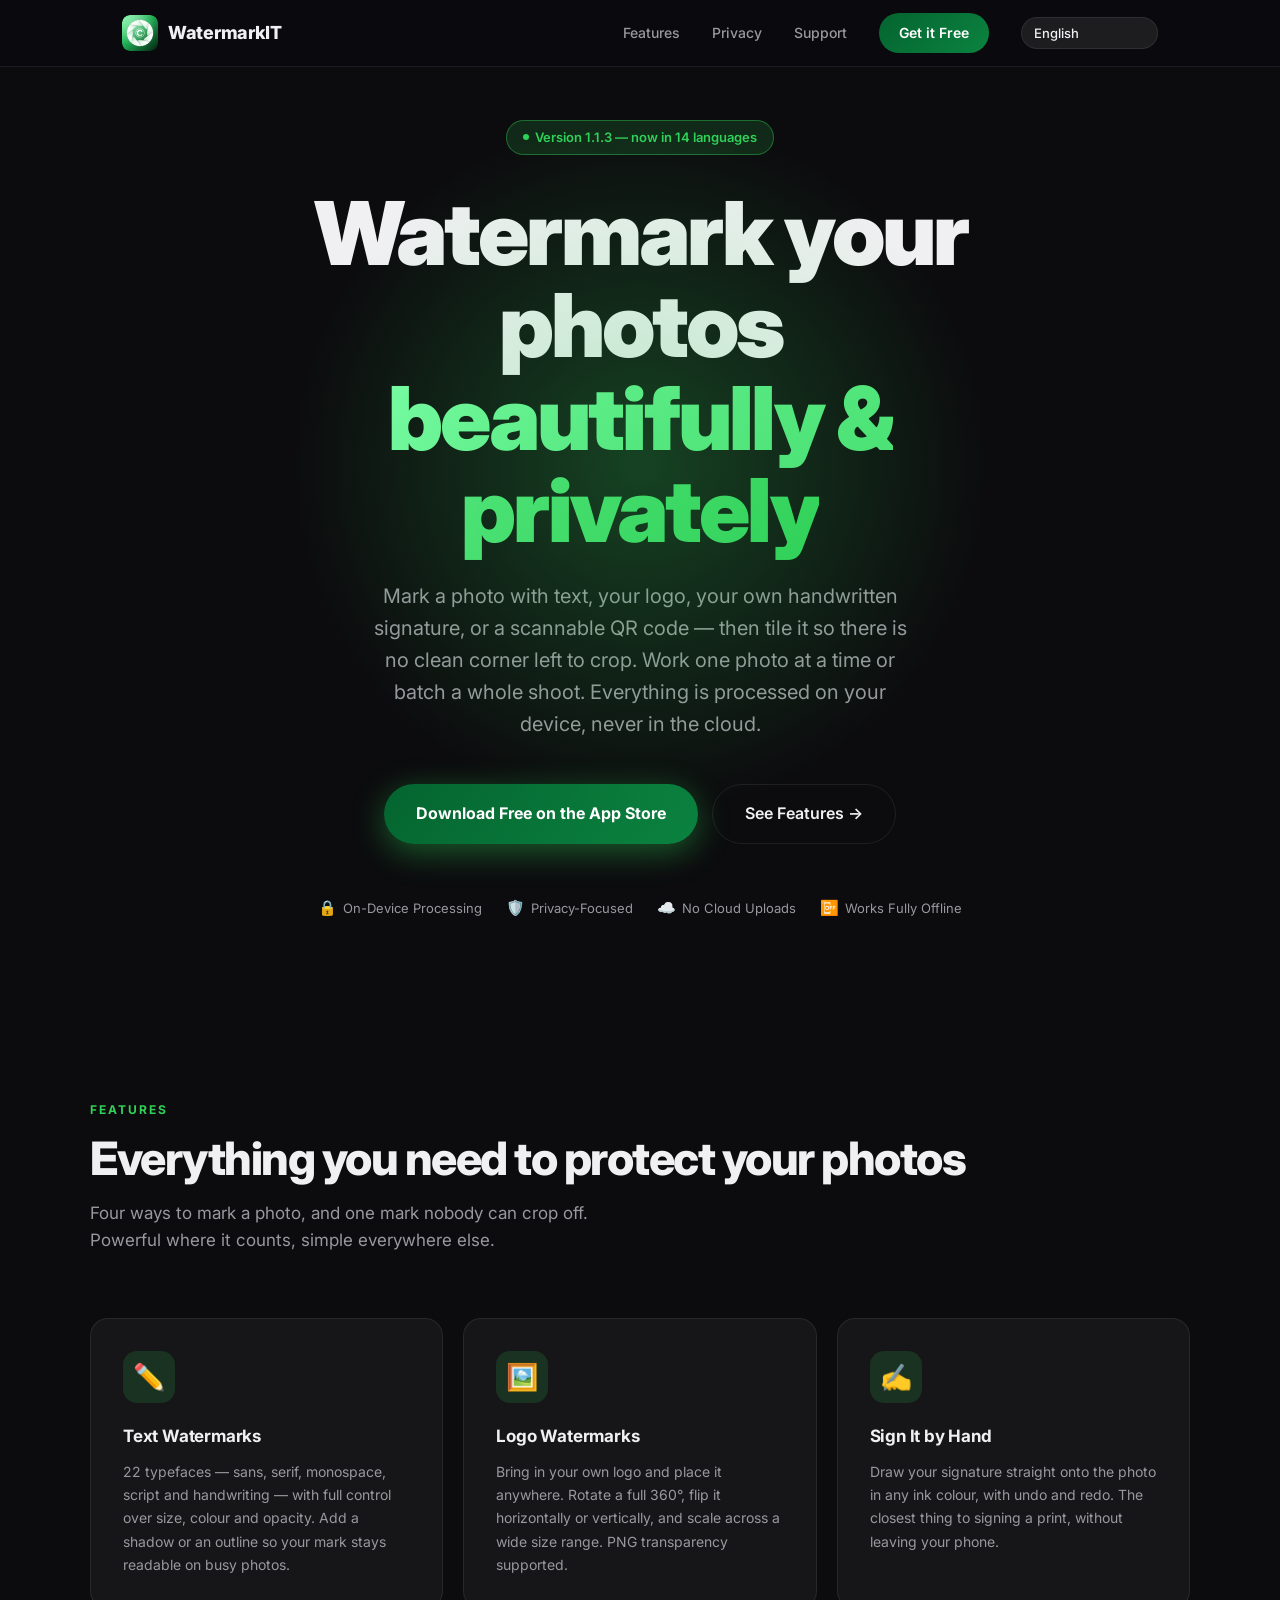
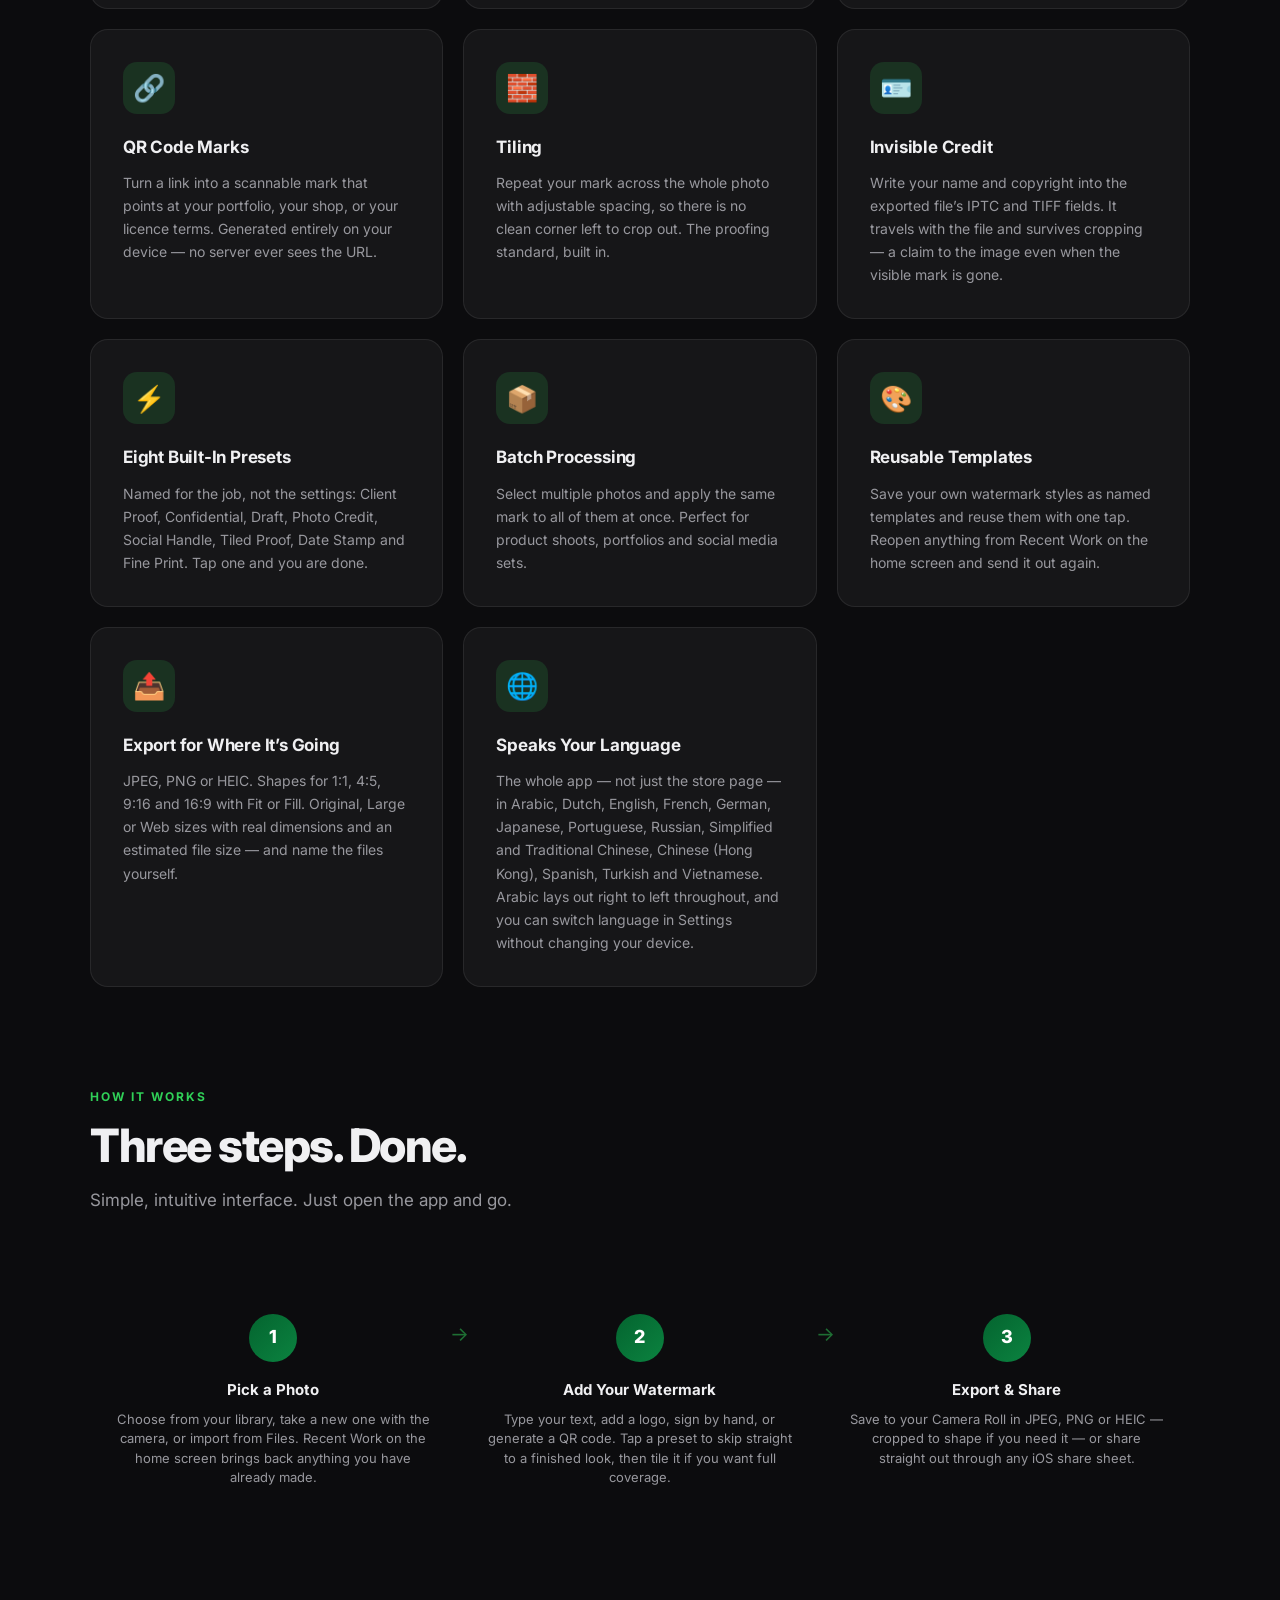
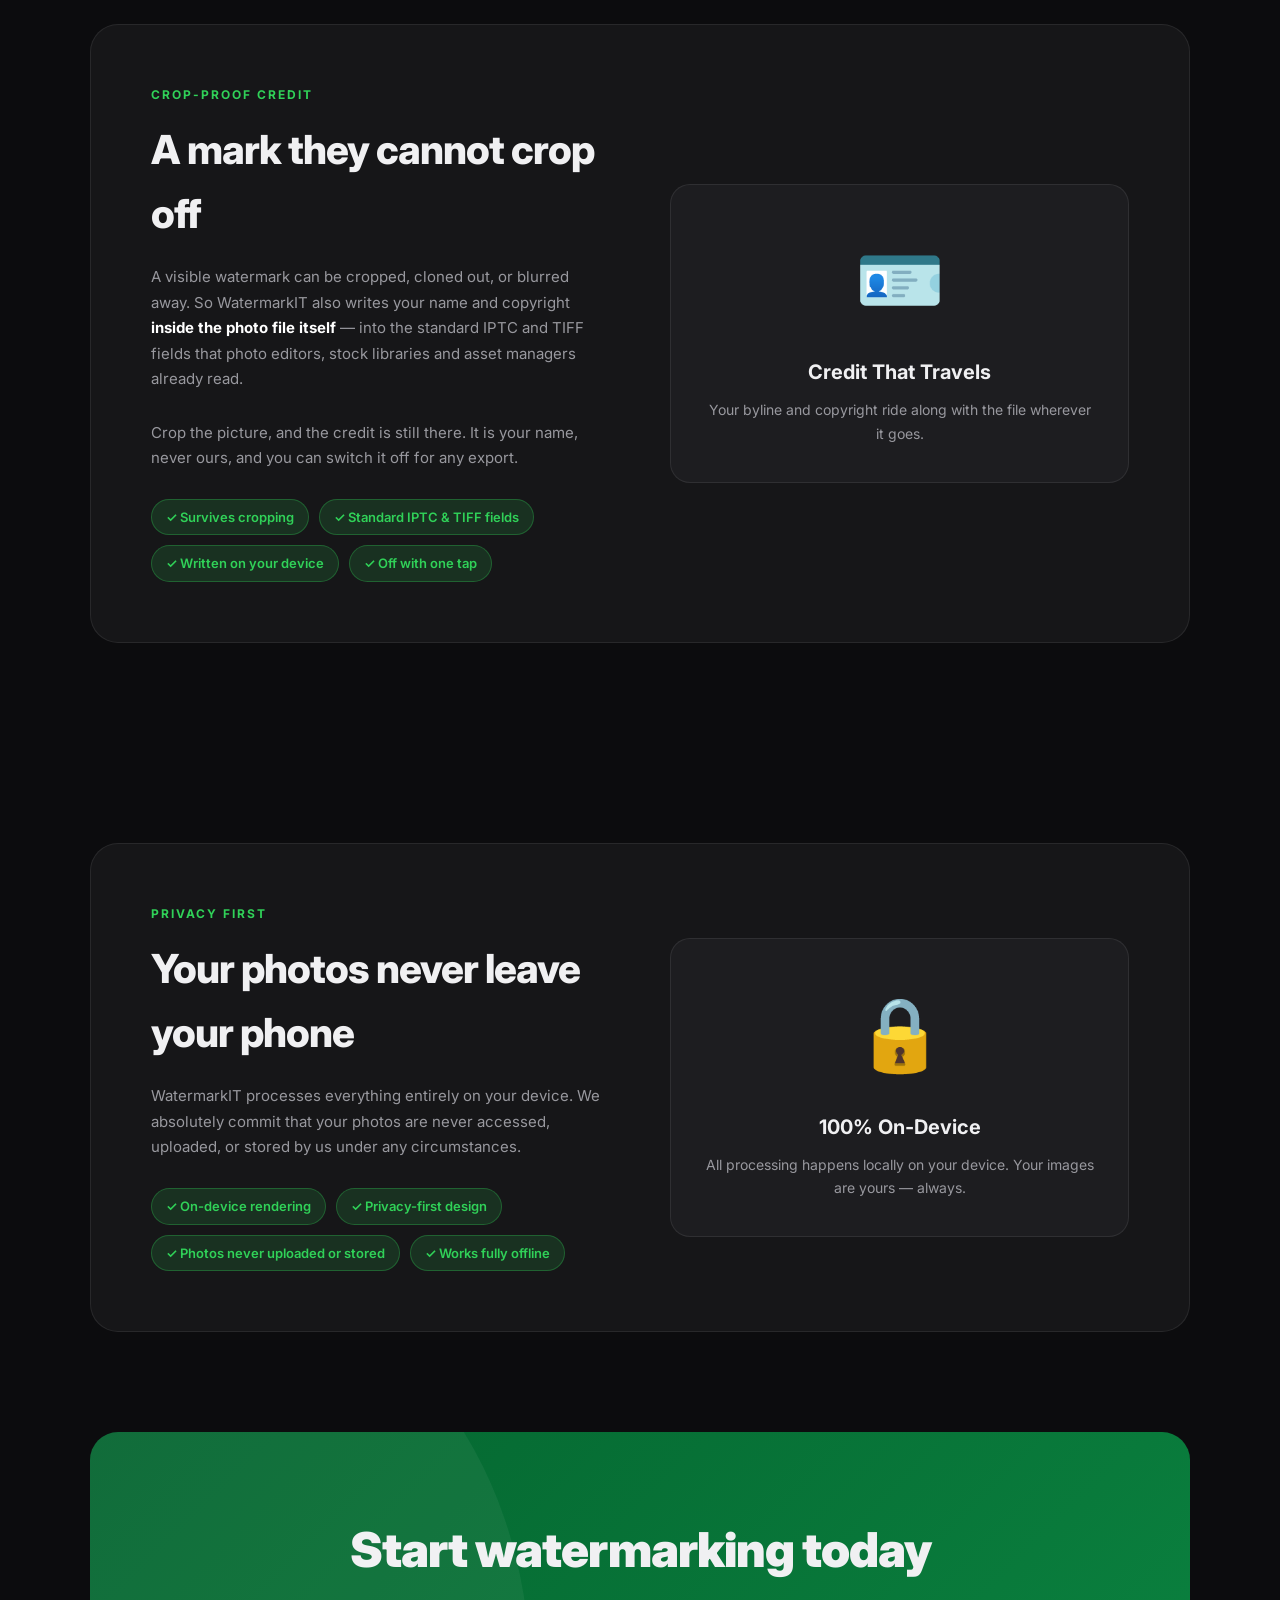
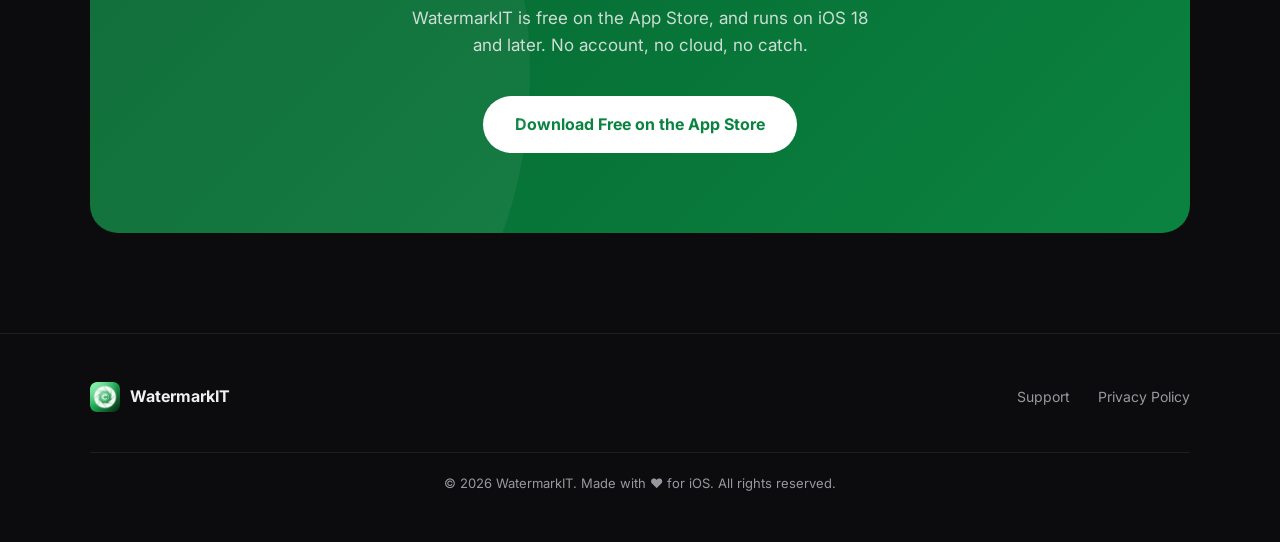
==== index.html @ 649dba47 "v1.1.3" ====
<!DOCTYPE html>
<html lang="en">
<head>
  <meta charset="UTF-8" />
  <meta name="viewport" content="width=device-width, initial-scale=1.0" />
  <title>WatermarkIT — Free Photo Watermark App for iPhone &amp; iPad</title>
  <meta name="description" content="WatermarkIT is a free, private iOS app for watermarking photos — text, logo, hand-drawn signature, QR code or tiled marks, plus invisible copyright that survives cropping. 100% on-device. iOS 18+." />
  <link rel="icon" type="image/png" href="appicon.png" />
  <link rel="apple-touch-icon" href="appicon.png" />
  <link rel="preconnect" href="https://fonts.googleapis.com" />
  <link rel="preconnect" href="https://fonts.gstatic.com" crossorigin />
  <link href="https://fonts.googleapis.com/css2?family=Inter:wght@300;400;500;600;700;800;900&display=swap" rel="stylesheet" />
  <style>
    *, *::before, *::after { box-sizing: border-box; margin: 0; padding: 0; }

    :root {
      --green: #0B8340;
      --green-light: #30D158;
      --green-dim: rgba(48,209,88,0.15);
      --gradient: linear-gradient(135deg, #04642F 0%, #0B8340 100%);
      --gradient-text: linear-gradient(135deg, #7CFFA8 0%, #30D158 100%);
      --bg: #0C0C0E;
      --surface: #161618;
      --surface2: #1D1D20;
      --border: rgba(255,255,255,0.08);
      --text: #F0F0F2;
      --muted: #98989E;
      --radius: 18px;
    }

    html { scroll-behavior: smooth; }

    body {
      background: var(--bg);
      color: var(--text);
      font-family: 'Inter', -apple-system, sans-serif;
      line-height: 1.6;
      overflow-x: hidden;
    }

    /* ── NAV ─────────────────────────────────────── */
    nav {
      position: fixed;
      top: 0; left: 0; right: 0;
      z-index: 200;
      background: rgba(10,10,15,0.8);
      backdrop-filter: blur(24px);
      -webkit-backdrop-filter: blur(24px);
      border-bottom: 1px solid var(--border);
    }
    .nav-inner {
      max-width: 1100px;
      margin: 0 auto;
      padding: 0 32px;
      display: flex;
      align-items: center;
      justify-content: space-between;
      height: 66px;
    }
    .logo {
      display: flex;
      align-items: center;
      gap: 10px;
      text-decoration: none;
      color: var(--text);
      font-weight: 800;
      font-size: 18px;
      letter-spacing: -0.3px;
    }
    .logo-icon {
      width: 36px;
      height: 36px;
      border-radius: 8px;
      object-fit: cover;
    }
    .nav-links { display: flex; align-items: center; gap: 32px; }
    .nav-link {
      color: var(--muted);
      text-decoration: none;
      font-size: 14px;
      font-weight: 500;
      transition: color 0.2s;
    }
    .nav-link:hover { color: var(--text); }
    .nav-cta {
      background: var(--gradient);
      color: white;
      text-decoration: none;
      font-size: 14px;
      font-weight: 600;
      padding: 9px 20px;
      border-radius: 100px;
      transition: opacity 0.2s, transform 0.2s;
    }
    .nav-cta:hover { opacity: 0.88; transform: scale(1.03); }

    /* ── HERO ────────────────────────────────────── */
    .hero {
      min-height: 100vh;
      display: flex;
      flex-direction: column;
      align-items: center;
      justify-content: center;
      text-align: center;
      padding: 120px 24px 80px;
      position: relative;
      overflow: hidden;
    }
    .hero-glow {
      position: absolute;
      width: 700px; height: 700px;
      background: radial-gradient(circle, rgba(48,209,88,0.28) 0%, transparent 70%);
      border-radius: 50%;
      top: 50%; left: 50%;
      transform: translate(-50%, -55%);
      pointer-events: none;
    }
    .badge {
      display: inline-flex;
      align-items: center;
      gap: 6px;
      background: var(--green-dim);
      border: 1px solid rgba(48,209,88,0.4);
      border-radius: 100px;
      padding: 6px 16px;
      font-size: 13px;
      font-weight: 600;
      color: var(--green-light);
      margin-bottom: 32px;
    }
    .badge-dot {
      width: 6px; height: 6px;
      background: var(--green-light);
      border-radius: 50%;
      animation: pulse 2s infinite;
    }
    @keyframes pulse {
      0%, 100% { opacity: 1; }
      50% { opacity: 0.4; }
    }
    h1 {
      font-size: clamp(44px, 7vw, 88px);
      font-weight: 900;
      line-height: 1.05;
      letter-spacing: -3px;
      margin-bottom: 24px;
      max-width: 800px;
    }
    h1 .gradient-text {
      background: var(--gradient-text);
      -webkit-background-clip: text;
      -webkit-text-fill-color: transparent;
      background-clip: text;
    }
    .hero-sub {
      font-size: clamp(16px, 2.5vw, 20px);
      color: var(--muted);
      max-width: 540px;
      margin: 0 auto 44px;
      font-weight: 400;
      line-height: 1.6;
    }
    .hero-actions {
      display: flex;
      gap: 14px;
      flex-wrap: wrap;
      justify-content: center;
    }
    .btn-primary {
      display: inline-flex;
      align-items: center;
      gap: 10px;
      background: var(--gradient);
      color: white;
      font-family: 'Inter', sans-serif;
      font-size: 16px;
      font-weight: 700;
      padding: 16px 32px;
      border-radius: 100px;
      text-decoration: none;
      transition: opacity 0.2s, transform 0.2s, box-shadow 0.2s;
      box-shadow: 0 8px 32px rgba(48,209,88,0.4);
    }
    .btn-primary:hover { opacity: 0.9; transform: translateY(-2px); box-shadow: 0 14px 40px rgba(48,209,88,0.5); }
    .btn-secondary {
      display: inline-flex;
      align-items: center;
      gap: 10px;
      background: transparent;
      color: var(--text);
      font-family: 'Inter', sans-serif;
      font-size: 16px;
      font-weight: 600;
      padding: 16px 32px;
      border-radius: 100px;
      border: 1px solid var(--border);
      text-decoration: none;
      transition: background 0.2s, border-color 0.2s;
    }
    .btn-secondary:hover { background: var(--surface); border-color: rgba(255,255,255,0.2); }

    /* ── PRIVACY STRIP ────────────────────────────── */
    .privacy-strip {
      display: flex;
      justify-content: center;
      gap: 24px;
      flex-wrap: wrap;
      margin-top: 52px;
      font-size: 13px;
      color: var(--muted);
    }
    .privacy-strip span {
      display: flex;
      align-items: center;
      gap: 6px;
    }
    .privacy-strip .icon { font-size: 15px; }

    /* ── SECTION ─────────────────────────────────── */
    section {
      padding: 100px 24px;
    }
    .section-inner {
      max-width: 1100px;
      margin: 0 auto;
    }
    .section-label {
      text-transform: uppercase;
      font-size: 12px;
      font-weight: 700;
      letter-spacing: 2px;
      color: var(--green-light);
      margin-bottom: 14px;
    }
    .section-title {
      font-size: clamp(28px, 4vw, 46px);
      font-weight: 800;
      letter-spacing: -1.5px;
      margin-bottom: 16px;
      line-height: 1.1;
    }
    .section-sub {
      font-size: 17px;
      color: var(--muted);
      max-width: 520px;
      margin-bottom: 64px;
    }

    /* ── FEATURES ────────────────────────────────── */
    .features-grid {
      display: grid;
      grid-template-columns: repeat(auto-fit, minmax(300px, 1fr));
      gap: 20px;
    }
    .feature-card {
      background: var(--surface);
      border: 1px solid var(--border);
      border-radius: var(--radius);
      padding: 32px;
      transition: border-color 0.25s, transform 0.25s;
    }
    .feature-card:hover {
      border-color: rgba(48,209,88,0.4);
      transform: translateY(-3px);
    }
    .feature-icon {
      width: 52px; height: 52px;
      border-radius: 14px;
      background: var(--green-dim);
      display: flex;
      align-items: center;
      justify-content: center;
      font-size: 26px;
      margin-bottom: 20px;
    }
    .feature-card h3 {
      font-size: 17px;
      font-weight: 700;
      margin-bottom: 10px;
      letter-spacing: -0.2px;
    }
    .feature-card p {
      font-size: 14px;
      color: var(--muted);
      line-height: 1.65;
    }

    /* ── PRIVACY SECTION ─────────────────────────── */
    .privacy-section {
      background: var(--surface);
      border-radius: 28px;
      border: 1px solid var(--border);
      padding: 60px;
      display: grid;
      grid-template-columns: 1fr 1fr;
      gap: 60px;
      align-items: center;
    }
    @media (max-width: 700px) {
      .privacy-section { grid-template-columns: 1fr; padding: 36px 24px; }
    }
    .privacy-section h2 {
      font-size: clamp(26px, 3.5vw, 40px);
      font-weight: 800;
      letter-spacing: -1px;
      margin-bottom: 18px;
    }
    .privacy-section p {
      font-size: 15px;
      color: var(--muted);
      line-height: 1.7;
      margin-bottom: 28px;
    }
    .privacy-pills {
      display: flex;
      flex-wrap: wrap;
      gap: 10px;
    }
    .pill {
      display: inline-flex;
      align-items: center;
      gap: 7px;
      background: var(--green-dim);
      border: 1px solid rgba(48,209,88,0.3);
      border-radius: 100px;
      padding: 7px 14px;
      font-size: 13px;
      font-weight: 600;
      color: var(--green-light);
    }
    .privacy-visual {
      background: var(--surface2);
      border: 1px solid var(--border);
      border-radius: 20px;
      padding: 36px 32px;
      text-align: center;
    }
    .privacy-big-icon { font-size: 72px; margin-bottom: 20px; }
    .privacy-visual h3 {
      font-size: 20px;
      font-weight: 700;
      margin-bottom: 10px;
    }
    .privacy-visual p {
      font-size: 14px;
      color: var(--muted);
      margin: 0;
    }

    /* ── STEPS ───────────────────────────────────── */
    .steps {
      display: grid;
      grid-template-columns: repeat(auto-fit, minmax(200px, 1fr));
      gap: 0;
      position: relative;
    }
    .step {
      padding: 36px 24px;
      text-align: center;
      position: relative;
    }
    .step:not(:last-child)::after {
      content: '→';
      position: absolute;
      right: -12px;
      top: 40px;
      font-size: 20px;
      color: var(--green-light);
      opacity: 0.5;
    }
    @media (max-width: 600px) { .step:not(:last-child)::after { display: none; } }
    .step-num {
      width: 48px; height: 48px;
      border-radius: 50%;
      background: var(--gradient);
      color: white;
      font-size: 18px;
      font-weight: 800;
      display: flex;
      align-items: center;
      justify-content: center;
      margin: 0 auto 16px;
    }
    .step h3 { font-size: 15px; font-weight: 700; margin-bottom: 8px; }
    .step p { font-size: 13px; color: var(--muted); line-height: 1.5; }

    /* ── CTA ─────────────────────────────────────── */
    .cta-section {
      text-align: center;
      background: var(--gradient);
      border-radius: 28px;
      padding: 80px 40px;
      margin: 0 24px 100px;
      max-width: 1100px;
      margin-left: auto;
      margin-right: auto;
      position: relative;
      overflow: hidden;
    }
    .cta-section::before {
      content: '';
      position: absolute;
      top: -40%; left: -20%;
      width: 60%; height: 200%;
      background: rgba(255,255,255,0.05);
      border-radius: 50%;
      pointer-events: none;
    }
    .cta-section h2 {
      font-size: clamp(28px, 4vw, 48px);
      font-weight: 900;
      letter-spacing: -1px;
      margin-bottom: 16px;
    }
    .cta-section p {
      font-size: 17px;
      opacity: 0.85;
      max-width: 460px;
      margin: 0 auto 36px;
    }
    .btn-white {
      display: inline-flex;
      align-items: center;
      gap: 10px;
      background: white;
      color: var(--green);
      font-family: 'Inter', sans-serif;
      font-size: 16px;
      font-weight: 700;
      padding: 16px 32px;
      border-radius: 100px;
      text-decoration: none;
      transition: transform 0.2s, box-shadow 0.2s;
    }
    .btn-white:hover { transform: translateY(-2px); box-shadow: 0 12px 36px rgba(0,0,0,0.25); }

    /* ── FOOTER ──────────────────────────────────── */
    footer {
      border-top: 1px solid var(--border);
      padding: 48px 32px;
      text-align: center;
    }
    .footer-inner {
      max-width: 1100px;
      margin: 0 auto;
      display: flex;
      align-items: center;
      justify-content: space-between;
      flex-wrap: wrap;
      gap: 20px;
    }
    .footer-logo { display: flex; align-items: center; gap: 10px; text-decoration: none; color: var(--text); font-weight: 700; }
    .footer-links { display: flex; gap: 28px; }
    .footer-links a { color: var(--muted); text-decoration: none; font-size: 14px; transition: color 0.2s; }
    .footer-links a:hover { color: var(--text); }
    .footer-copy { width: 100%; text-align: center; color: var(--muted); font-size: 13px; margin-top: 20px; padding-top: 20px; border-top: 1px solid var(--border); }

    /* ── i18n ───────────────────────────────────── */
    .langpick {
      background: var(--surface2);
      color: var(--text);
      border: 1px solid var(--border);
      border-radius: 100px;
      font-family: 'Inter', sans-serif;
      font-size: 13px;
      font-weight: 500;
      padding: 7px 12px;
      cursor: pointer;
      appearance: none;
    }
    .langpick:focus-visible { outline: 2px solid var(--green-light); outline-offset: 2px; }
    .trans-note {
      max-width: 1100px;
      margin: 0 auto 8px;
      padding: 0 24px;
      color: var(--muted);
      font-size: 13px;
      text-align: center;
    }
    .trans-note:empty { display: none; }
    /* The picker is one more item in a nav that was already tight. Below 640
       the two in-page anchors go, since scrolling reaches those sections
       anyway, and Support / the CTA / the picker stay. */
    .nav-cta { white-space: nowrap; }
    @media (max-width: 760px) { .nav-links { gap: 16px; } }
    @media (max-width: 640px) { .nav-links .nav-link[href^="#"] { display: none; } }
    /* Below 480 even three items overflow. The nav CTA is the one to drop:
       the hero's own download button is on screen at that width anyway, so
       nothing is lost, and the picker stays reachable. */
    @media (max-width: 480px) { .nav-links .nav-cta { display: none; } }
    /* Fourteen languages made 'Português (Brasil)' the longest option, and a
       native <select>'s closed width follows its widest option, not the
       selected one — so the picker grew wide enough on its own to overflow a
       375px screen even with the CTA already gone. Capping it with an
       ellipsis keeps the box a constant, predictable size regardless of which
       language (or how many) are ever added; the open dropdown is unaffected
       and still shows every option in full. */
    @media (max-width: 480px) {
      .nav-inner { padding: 0 16px; }
      .langpick { max-width: 84px; overflow: hidden; text-overflow: ellipsis; white-space: nowrap; }
    }
    /* The step connector is physically sided. */
    [dir="rtl"] .step:not(:last-child)::after { right: auto; left: -12px; content: '←'; }
    :lang(ar) body { font-family: 'Inter', 'Geeza Pro', system-ui, sans-serif; }
    :lang(ja) body { font-family: 'Inter', 'Hiragino Sans', 'Yu Gothic', system-ui, sans-serif; }
    :lang(zh-Hans) body { font-family: 'Inter', 'PingFang SC', 'Microsoft YaHei', system-ui, sans-serif; }
    :lang(zh-Hant) body { font-family: 'Inter', 'PingFang TC', 'Microsoft JhengHei', system-ui, sans-serif; }
    :lang(zh-HK) body { font-family: 'Inter', 'PingFang HK', 'PingFang TC', system-ui, sans-serif; }
    :lang(ru) body { font-family: 'Inter', 'Helvetica Neue', system-ui, sans-serif; }
    :lang(vi) body { font-family: 'Inter', 'Helvetica Neue', system-ui, sans-serif; }
    :lang(tr) body { font-family: 'Inter', 'Helvetica Neue', system-ui, sans-serif; }
  </style>
</head>
<body>

  <!-- NAV -->
  <nav>
    <div class="nav-inner">
      <a href="index.html" class="logo">
        <img src="appicon.png" class="logo-icon" alt="WatermarkIT App Icon">
        WatermarkIT
      </a>
      <div class="nav-links">
        <a href="#features" class="nav-link" data-i18n="nav.features"></a>
        <a href="#privacy" class="nav-link" data-i18n="nav.privacy"></a>
        <a href="support.html" class="nav-link" data-i18n="nav.support"></a>
        <a href="#download" class="nav-cta" data-i18n="nav.cta"></a>
        <select class="langpick" id="langpick">
          <option value="en">English</option>
          <option value="zh-Hans">简体中文</option>
          <option value="zh-Hant">繁體中文</option>
          <option value="ar">العربية</option>
          <option value="ja">日本語</option>
          <option value="zh-HK">繁體中文（香港）</option>
          <option value="fr">Français</option>
          <option value="de">Deutsch</option>
          <option value="ru">Русский</option>
          <option value="nl">Nederlands</option>
          <option value="vi">Tiếng Việt</option>
          <option value="tr">Türkçe</option>
          <option value="es">Español</option>
          <option value="pt-BR">Português (Brasil)</option>
        </select>
      </div>
    </div>
  </nav>

  <!-- HERO -->
  <div class="hero">
    <div class="hero-glow"></div>
    <div class="badge">
      <span class="badge-dot"></span>
      <span data-i18n="hero.badge"></span>
    </div>
    <h1><span data-i18n="hero.h1a"></span><br><span class="gradient-text" data-i18n="hero.h1b"></span></h1>
    <p class="hero-sub" data-i18n="hero.sub"></p>
    <div class="hero-actions">
      <a href="#download" class="btn-primary" id="hero-download-btn" data-i18n="hero.download"></a>
      <a href="#features" class="btn-secondary" data-i18n="hero.features"></a>
    </div>
    <div class="privacy-strip">
      <span><span class="icon">🔒</span> <span data-i18n="strip1"></span></span>
      <span><span class="icon">🛡️</span> <span data-i18n="strip2"></span></span>
      <span><span class="icon">☁️</span> <span data-i18n="strip3"></span></span>
      <span><span class="icon">📴</span> <span data-i18n="strip4"></span></span>
    </div>
  </div>

  <p class="trans-note" data-i18n="trans.note"></p>

  <!-- FEATURES -->
  <section id="features">
    <div class="section-inner">
      <div class="section-label" data-i18n="feat.label"></div>
      <h2 class="section-title" data-i18n="feat.title"></h2>
      <p class="section-sub" data-i18n="feat.sub"></p>
      <div class="features-grid">
          <div class="feature-card">
            <div class="feature-icon">✏️</div>
            <h3 data-i18n="f1.h"></h3>
            <p data-i18n="f1.p"></p>
          </div>
          <div class="feature-card">
            <div class="feature-icon">🖼️</div>
            <h3 data-i18n="f2.h"></h3>
            <p data-i18n="f2.p"></p>
          </div>
          <div class="feature-card">
            <div class="feature-icon">✍️</div>
            <h3 data-i18n="f3.h"></h3>
            <p data-i18n="f3.p"></p>
          </div>
          <div class="feature-card">
            <div class="feature-icon">🔗</div>
            <h3 data-i18n="f4.h"></h3>
            <p data-i18n="f4.p"></p>
          </div>
          <div class="feature-card">
            <div class="feature-icon">🧱</div>
            <h3 data-i18n="f5.h"></h3>
            <p data-i18n="f5.p"></p>
          </div>
          <div class="feature-card">
            <div class="feature-icon">🪪</div>
            <h3 data-i18n="f6.h"></h3>
            <p data-i18n="f6.p"></p>
          </div>
          <div class="feature-card">
            <div class="feature-icon">⚡</div>
            <h3 data-i18n="f7.h"></h3>
            <p data-i18n="f7.p"></p>
          </div>
          <div class="feature-card">
            <div class="feature-icon">📦</div>
            <h3 data-i18n="f8.h"></h3>
            <p data-i18n="f8.p"></p>
          </div>
          <div class="feature-card">
            <div class="feature-icon">🎨</div>
            <h3 data-i18n="f9.h"></h3>
            <p data-i18n="f9.p"></p>
          </div>
          <div class="feature-card">
            <div class="feature-icon">📤</div>
            <h3 data-i18n="f10.h"></h3>
            <p data-i18n="f10.p"></p>
          </div>
          <div class="feature-card">
            <div class="feature-icon">🌐</div>
            <h3 data-i18n="f11.h"></h3>
            <p data-i18n="f11.p"></p>
          </div>
      </div>
    </div>
  </section>

  <!-- HOW IT WORKS -->
  <section style="padding-top: 0;">
    <div class="section-inner">
      <div class="section-label" data-i18n="how.label"></div>
      <h2 class="section-title" data-i18n="how.title"></h2>
      <p class="section-sub" data-i18n="how.sub"></p>
      <div class="steps">
          <div class="step">
            <div class="step-num">1</div>
            <h3 data-i18n="st1.h"></h3>
            <p data-i18n="st1.p"></p>
          </div>
          <div class="step">
            <div class="step-num">2</div>
            <h3 data-i18n="st2.h"></h3>
            <p data-i18n="st2.p"></p>
          </div>
          <div class="step">
            <div class="step-num">3</div>
            <h3 data-i18n="st3.h"></h3>
            <p data-i18n="st3.p"></p>
          </div>
      </div>
    </div>
  </section>

  <!-- CROP-PROOF CREDIT -->
  <section style="padding-top: 0;">
    <div class="section-inner">
      <div class="privacy-section">
        <div>
          <div class="section-label" data-i18n="crop.label"></div>
          <h2 data-i18n="crop.h"></h2>
          <p data-i18n="crop.p1"></p>
          <p style="margin-top:14px;" data-i18n="crop.p2"></p>
          <div class="privacy-pills">
            <span class="pill" data-i18n="crop.pill1"></span>
            <span class="pill" data-i18n="crop.pill2"></span>
            <span class="pill" data-i18n="crop.pill3"></span>
            <span class="pill" data-i18n="crop.pill4"></span>
          </div>
        </div>
        <div class="privacy-visual">
          <div class="privacy-big-icon">🪪</div>
          <h3 data-i18n="crop.vh"></h3>
          <p data-i18n="crop.vp"></p>
        </div>
      </div>
    </div>
  </section>

  <!-- PRIVACY -->
  <section id="privacy">
    <div class="section-inner">
      <div class="privacy-section">
        <div>
          <div class="section-label" data-i18n="priv.label"></div>
          <h2 data-i18n="priv.h"></h2>
          <p data-i18n="priv.p"></p>
          <div class="privacy-pills">
            <span class="pill" data-i18n="priv.pill1"></span>
            <span class="pill" data-i18n="priv.pill2"></span>
            <span class="pill" data-i18n="priv.pill3"></span>
            <span class="pill" data-i18n="priv.pill4"></span>
          </div>
        </div>
        <div class="privacy-visual">
          <div class="privacy-big-icon">🔒</div>
          <h3 data-i18n="priv.vh"></h3>
          <p data-i18n="priv.vp"></p>
        </div>
      </div>
    </div>
  </section>

  <!-- CTA / DOWNLOAD -->
  <div class="cta-section" id="download">
    <h2 data-i18n="cta.h"></h2>
    <p data-i18n="cta.p"></p>
    <a href="https://apps.apple.com/app/id6797597563" class="btn-white" id="app-store-link" data-i18n="cta.btn"></a>
  </div>

  <!-- FOOTER -->
  <footer>
    <div class="footer-inner">
      <a href="index.html" class="footer-logo">
        <img src="appicon.png" class="logo-icon" style="width:30px;height:30px;border-radius:6px;" alt="WatermarkIT Logo">
        WatermarkIT
      </a>
      <div class="footer-links">
        <a href="support.html" data-i18n="foot.support"></a>
        <a href="privacy.html" data-i18n="foot.privacy"></a>
      </div>
      <p class="footer-copy">© <span id="yr-index"></span> <span data-i18n="foot.copy"></span></p>
    </div>
  </footer>

<script>
  // Translations. English is the source text and stays authoritative.
  const I18N = {
 "en": {
  "lang.label": "Language",
  "trans.note": "",
  "nav.features": "Features",
  "nav.privacy": "Privacy",
  "nav.support": "Support",
  "nav.cta": "Get it Free",
  "hero.badge": "Version 1.1.3 — now in 14 languages",
  "hero.h1a": "Watermark your photos",
  "hero.h1b": "beautifully &amp; privately",
  "hero.sub": "Mark a photo with text, your logo, your own handwritten signature, or a scannable QR code — then tile it so there is no clean corner left to crop. Work one photo at a time or batch a whole shoot. Everything is processed on your device, never in the cloud.",
  "hero.download": "Download Free on the App Store",
  "hero.features": "See Features →",
  "strip1": "On-Device Processing",
  "strip2": "Privacy-Focused",
  "strip3": "No Cloud Uploads",
  "strip4": "Works Fully Offline",
  "feat.label": "Features",
  "feat.title": "Everything you need to protect your photos",
  "feat.sub": "Four ways to mark a photo, and one mark nobody can crop off. Powerful where it counts, simple everywhere else.",
  "f1.h": "Text Watermarks",
  "f1.p": "22 typefaces — sans, serif, monospace, script and handwriting — with full control over size, colour and opacity. Add a shadow or an outline so your mark stays readable on busy photos.",
  "f2.h": "Logo Watermarks",
  "f2.p": "Bring in your own logo and place it anywhere. Rotate a full 360°, flip it horizontally or vertically, and scale across a wide size range. PNG transparency supported.",
  "f3.h": "Sign It by Hand",
  "f3.p": "Draw your signature straight onto the photo in any ink colour, with undo and redo. The closest thing to signing a print, without leaving your phone.",
  "f4.h": "QR Code Marks",
  "f4.p": "Turn a link into a scannable mark that points at your portfolio, your shop, or your licence terms. Generated entirely on your device — no server ever sees the URL.",
  "f5.h": "Tiling",
  "f5.p": "Repeat your mark across the whole photo with adjustable spacing, so there is no clean corner left to crop out. The proofing standard, built in.",
  "f6.h": "Invisible Credit",
  "f6.p": "Write your name and copyright into the exported file’s IPTC and TIFF fields. It travels with the file and survives cropping — a claim to the image even when the visible mark is gone.",
  "f7.h": "Eight Built-In Presets",
  "f7.p": "Named for the job, not the settings: Client Proof, Confidential, Draft, Photo Credit, Social Handle, Tiled Proof, Date Stamp and Fine Print. Tap one and you are done.",
  "f8.h": "Batch Processing",
  "f8.p": "Select multiple photos and apply the same mark to all of them at once. Perfect for product shoots, portfolios and social media sets.",
  "f9.h": "Reusable Templates",
  "f9.p": "Save your own watermark styles as named templates and reuse them with one tap. Reopen anything from Recent Work on the home screen and send it out again.",
  "f10.h": "Export for Where It’s Going",
  "f10.p": "JPEG, PNG or HEIC. Shapes for 1:1, 4:5, 9:16 and 16:9 with Fit or Fill. Original, Large or Web sizes with real dimensions and an estimated file size — and name the files yourself.",
  "how.label": "How It Works",
  "how.title": "Three steps. Done.",
  "how.sub": "Simple, intuitive interface. Just open the app and go.",
  "st1.h": "Pick a Photo",
  "st1.p": "Choose from your library, take a new one with the camera, or import from Files. Recent Work on the home screen brings back anything you have already made.",
  "st2.h": "Add Your Watermark",
  "st2.p": "Type your text, add a logo, sign by hand, or generate a QR code. Tap a preset to skip straight to a finished look, then tile it if you want full coverage.",
  "st3.h": "Export &amp; Share",
  "st3.p": "Save to your Camera Roll in JPEG, PNG or HEIC — cropped to shape if you need it — or share straight out through any iOS share sheet.",
  "crop.label": "Crop-Proof Credit",
  "crop.h": "A mark they cannot crop off",
  "crop.p1": "A visible watermark can be cropped, cloned out, or blurred away. So WatermarkIT also writes your name and copyright <strong style=\"color:#fff;\">inside the photo file itself</strong> — into the standard IPTC and TIFF fields that photo editors, stock libraries and asset managers already read.",
  "crop.p2": "Crop the picture, and the credit is still there. It is your name, never ours, and you can switch it off for any export.",
  "crop.pill1": "✓ Survives cropping",
  "crop.pill2": "✓ Standard IPTC &amp; TIFF fields",
  "crop.pill3": "✓ Written on your device",
  "crop.pill4": "✓ Off with one tap",
  "crop.vh": "Credit That Travels",
  "crop.vp": "Your byline and copyright ride along with the file wherever it goes.",
  "priv.label": "Privacy First",
  "priv.h": "Your photos never leave your phone",
  "priv.p": "WatermarkIT processes everything entirely on your device. We absolutely commit that your photos are never accessed, uploaded, or stored by us under any circumstances.",
  "priv.pill1": "✓ On-device rendering",
  "priv.pill2": "✓ Privacy-first design",
  "priv.pill3": "✓ Photos never uploaded or stored",
  "priv.pill4": "✓ Works fully offline",
  "priv.vh": "100% On-Device",
  "priv.vp": "All processing happens locally on your device. Your images are yours — always.",
  "cta.h": "Start watermarking today",
  "cta.p": "WatermarkIT is free on the App Store, and runs on iOS 18 and later. No account, no cloud, no catch.",
  "cta.btn": "Download Free on the App Store",
  "foot.support": "Support",
  "foot.privacy": "Privacy Policy",
  "foot.copy": "WatermarkIT. Made with ❤️ for iOS. All rights reserved.",
  "f11.h": "Speaks Your Language",
  "f11.p": "The whole app — not just the store page — in Arabic, Dutch, English, French, German, Japanese, Portuguese, Russian, Simplified and Traditional Chinese, Chinese (Hong Kong), Spanish, Turkish and Vietnamese. Arabic lays out right to left throughout, and you can switch language in Settings without changing your device."
 },
 "ar": {
  "lang.label": "اللغة",
  "trans.note": "هذه الترجمة مقدّمة للتسهيل فقط، والنسخة الإنجليزية هي المرجع المعتمد.",
  "nav.features": "المزايا",
  "nav.privacy": "الخصوصية",
  "nav.support": "الدعم",
  "nav.cta": "احصل عليه مجانًا",
  "hero.badge": "الإصدار 1.1.3 — متوفر الآن بـ 14 لغة",
  "hero.h1a": "ضع علامتك على صورك",
  "hero.h1b": "بأناقة وخصوصية",
  "hero.sub": "ضع على صورتك نصًا أو شعارك أو توقيعك بخط يدك أو رمز QR قابلًا للمسح، ثم كرّره حتى لا تبقى زاوية نظيفة يمكن اقتصاصها. اعمل على صورة واحدة أو على جلسة تصوير كاملة دفعة واحدة. تتم كل المعالجة على جهازك، لا في السحابة.",
  "hero.download": "نزّله مجانًا من App Store",
  "hero.features": "استعرض المزايا ←",
  "strip1": "معالجة على الجهاز",
  "strip2": "تركّز على الخصوصية",
  "strip3": "لا رفع إلى السحابة",
  "strip4": "يعمل دون اتصال تمامًا",
  "feat.label": "المزايا",
  "feat.title": "كل ما تحتاجه لحماية صورك",
  "feat.sub": "أربع طرق لوضع علامة على صورة، وعلامة واحدة لا يستطيع أحد اقتصاصها. قوي حيث يهم، وبسيط في كل ما عداه.",
  "f1.h": "علامات نصية",
  "f1.p": "‏22 خطًا — بلا زخرفة ومزخرف وثابت العرض ومائل ويدوي — مع تحكّم كامل في الحجم واللون والشفافية. أضف ظلًا أو حدودًا ليبقى النص واضحًا فوق الصور المزدحمة.",
  "f2.h": "علامات بالشعار",
  "f2.p": "أدرج شعارك الخاص وضعه في أي مكان. أدره 360° كاملة، واقلبه أفقيًا أو رأسيًا، وغيّر حجمه ضمن نطاق واسع. ويُدعم تدرّج شفافية PNG.",
  "f3.h": "وقّع بخط يدك",
  "f3.p": "ارسم توقيعك مباشرة على الصورة بأي لون حبر، مع التراجع والإعادة. أقرب شيء إلى التوقيع على نسخة مطبوعة، دون مغادرة هاتفك.",
  "f4.h": "علامات برمز QR",
  "f4.p": "حوّل رابطًا إلى علامة قابلة للمسح تشير إلى معرض أعمالك أو متجرك أو شروط الترخيص. يُنشأ على جهازك بالكامل، ولا يرى أي خادم الرابط.",
  "f5.h": "التكرار",
  "f5.p": "كرّر علامتك على الصورة كاملة بتباعد قابل للضبط، فلا تبقى زاوية نظيفة يمكن اقتصاصها. معيار المراجعة، مدمجًا.",
  "f6.h": "نسبة غير مرئية",
  "f6.p": "اكتب اسمك وحقوق النشر في حقلي IPTC وTIFF بالملف المُصدَّر. تنتقل مع الملف وتصمد أمام الاقتصاص، فتبقى لك مطالبة بالصورة حتى بعد زوال العلامة المرئية.",
  "f7.h": "ثمانية إعدادات مسبقة",
  "f7.p": "مسمّاة حسب الغرض لا حسب الإعدادات: نسخة للعميل، سرّي، مسودة، نسبة الصورة، معرّف التواصل، نسخة مكرّرة، ختم التاريخ، وسطر صغير. اضغط واحدًا وانتهى الأمر.",
  "f8.h": "المعالجة الدفعية",
  "f8.p": "حدّد عدة صور وطبّق العلامة نفسها عليها جميعًا دفعة واحدة. مثالي لتصوير المنتجات ومعارض الأعمال ومجموعات التواصل الاجتماعي.",
  "f9.h": "قوالب قابلة لإعادة الاستخدام",
  "f9.p": "احفظ أنماط علاماتك كقوالب بأسماء وأعد استخدامها بضغطة واحدة. أعد فتح أي عمل من «الأعمال الأخيرة» في الشاشة الرئيسية وأرسله من جديد.",
  "f10.h": "صدّر بما يناسب وجهته",
  "f10.p": "‏JPEG أو PNG أو HEIC. وأشكال 1:1 و4:5 و9:16 و16:9 مع ملاءمة أو ملء. وأحجام أصلية أو كبيرة أو للويب بأبعاد حقيقية وحجم ملف تقديري — وسمِّ الملفات بنفسك.",
  "how.label": "كيف يعمل",
  "how.title": "ثلاث خطوات. وانتهيت.",
  "how.sub": "واجهة بسيطة وبديهية. افتح التطبيق وابدأ.",
  "st1.h": "اختر صورة",
  "st1.p": "اختر من مكتبتك، أو التقط صورة جديدة بالكاميرا، أو استورد من الملفات. و«الأعمال الأخيرة» في الشاشة الرئيسية تعيد إليك كل ما أنجزته سابقًا.",
  "st2.h": "أضف علامتك",
  "st2.p": "اكتب نصك، أو أضف شعارًا، أو وقّع بيدك، أو أنشئ رمز QR. اضغط إعدادًا مسبقًا للوصول مباشرة إلى نتيجة نهائية، ثم كرّره إن أردت تغطية كاملة.",
  "st3.h": "التصدير والمشاركة",
  "st3.p": "احفظ في ألبوم الصور بصيغة JPEG أو PNG أو HEIC — مقتصًّا على الشكل إن احتجت — أو شارك مباشرة عبر أي ورقة مشاركة في iOS.",
  "crop.label": "نسبة تصمد أمام الاقتصاص",
  "crop.h": "علامة لا يستطيعون اقتصاصها",
  "crop.p1": "يمكن اقتصاص العلامة المرئية أو إزالتها أو طمسها. لذلك يكتب WatermarkIT اسمك وحقوق النشر أيضًا <strong style=\"color:#fff;\">داخل ملف الصورة نفسه</strong> — في حقول IPTC وTIFF القياسية التي تقرأها بالفعل برامج تحرير الصور ومكتبات المحتوى وأنظمة إدارة الأصول.",
  "crop.p2": "اقتصّ الصورة، وتبقى النسبة موجودة. إنه اسمك أنت لا اسمنا، ويمكنك إيقافه لأي عملية تصدير.",
  "crop.pill1": "✓ تصمد أمام الاقتصاص",
  "crop.pill2": "✓ حقول IPTC وTIFF القياسية",
  "crop.pill3": "✓ تُكتب على جهازك",
  "crop.pill4": "✓ تُوقف بضغطة واحدة",
  "crop.vh": "نسبة ترافق الملف",
  "crop.vp": "اسمك وحقوق النشر يرافقان الملف أينما ذهب.",
  "priv.label": "الخصوصية أولًا",
  "priv.h": "صورك لا تغادر هاتفك",
  "priv.p": "يعالج WatermarkIT كل شيء على جهازك بالكامل. ونلتزم التزامًا مطلقًا بأن صورك لا يتم الوصول إليها أو رفعها أو تخزينها من قبلنا تحت أي ظرف.",
  "priv.pill1": "✓ معالجة على الجهاز",
  "priv.pill2": "✓ تصميم يضع الخصوصية أولًا",
  "priv.pill3": "✓ لا رفع للصور ولا تخزين",
  "priv.pill4": "✓ يعمل دون اتصال تمامًا",
  "priv.vh": "‏100% على الجهاز",
  "priv.vp": "تتم كل المعالجة محليًا على جهازك. صورك لك، دائمًا.",
  "cta.h": "ابدأ وضع علامتك اليوم",
  "cta.p": "‏WatermarkIT مجاني على App Store، ويعمل على iOS 18 وأحدث. بلا حساب، وبلا سحابة، وبلا مقابل خفي.",
  "cta.btn": "نزّله مجانًا من App Store",
  "foot.support": "الدعم",
  "foot.privacy": "سياسة الخصوصية",
  "foot.copy": "‏WatermarkIT. صُنع بـ ❤️ لـ iOS. جميع الحقوق محفوظة.",
  "f11.h": "يتحدث لغتك",
  "f11.p": "التطبيق بالكامل — لا صفحة المتجر وحدها — بالألمانية والعربية والصينية (المبسطة والتقليدية) والصينية (هونغ كونغ) والإسبانية والفرنسية والإنجليزية والهولندية واليابانية والبرتغالية والروسية والتركية والفيتنامية. تُعرض العربية من اليمين إلى اليسار في كل شاشة، ويمكنك تغيير اللغة من الإعدادات دون تغيير لغة جهازك."
 },
 "ja": {
  "lang.label": "言語",
  "trans.note": "この翻訳は便宜上のものであり、正文は英語版です。",
  "nav.features": "機能",
  "nav.privacy": "プライバシー",
  "nav.support": "サポート",
  "nav.cta": "無料で入手",
  "hero.badge": "バージョン 1.1.3 — 14 言語に対応",
  "hero.h1a": "写真に透かしを",
  "hero.h1b": "美しく、プライベートに",
  "hero.sub": "テキスト、ロゴ、手書きの署名、読み取り可能な QR コードで写真に印を付け、タイル状に並べて切り取れる余白をなくします。1 枚ずつでも、撮影一式をまとめてでも。処理はすべてデバイス内で行われ、クラウドには送られません。",
  "hero.download": "App Store から無料でダウンロード",
  "hero.features": "機能を見る →",
  "strip1": "デバイス内で処理",
  "strip2": "プライバシー重視",
  "strip3": "クラウドへの送信なし",
  "strip4": "完全オフラインで動作",
  "feat.label": "機能",
  "feat.title": "写真を守るために必要なすべて",
  "feat.sub": "写真に印を付ける 4 つの方法と、誰にも切り取れない 1 つの印。必要なところは強力に、それ以外はシンプルに。",
  "f1.h": "テキストの透かし",
  "f1.p": "サンセリフ、セリフ、等幅、筆記体、手書きを含む 22 書体。サイズ、色、不透明度を自在に調整できます。影や縁取りを加えれば、情報量の多い写真でも読みやすさを保てます。",
  "f2.h": "ロゴの透かし",
  "f2.p": "自分のロゴを読み込んで好きな位置に配置できます。360° 回転、左右・上下の反転、広い範囲での拡大縮小に対応。PNG の透過もそのまま使えます。",
  "f3.h": "手書きで署名",
  "f3.p": "好きなインクの色で、写真に直接署名を描けます。取り消しとやり直しにも対応。プリントにサインする感覚を、スマートフォンの中で。",
  "f4.h": "QR コードの印",
  "f4.p": "リンクを読み取り可能な印に変え、ポートフォリオ、ショップ、ライセンス条項へ誘導します。生成はすべてデバイス内で行われ、URL がサーバーに渡ることはありません。",
  "f5.h": "タイル表示",
  "f5.p": "間隔を調整しながら写真全体に印を繰り返し、切り取れるきれいな余白をなくします。校正用の定番を、標準装備で。",
  "f6.h": "目に見えないクレジット",
  "f6.p": "書き出したファイルの IPTC および TIFF フィールドに、お名前と著作権表示を書き込みます。ファイルとともに移動し、トリミングされても残るため、見える印が消えても作品の帰属を主張できます。",
  "f7.h": "8 つの組み込みプリセット",
  "f7.p": "設定ではなく用途で名付けています。クライアント確認用、社外秘、ドラフト、フォトクレジット、SNS アカウント、タイル校正、日付スタンプ、細目。ひとつ選べば完成です。",
  "f8.h": "バッチ処理",
  "f8.p": "複数の写真を選んで、同じ印をまとめて適用できます。物撮り、ポートフォリオ、SNS 用のセットに最適です。",
  "f9.h": "再利用できるテンプレート",
  "f9.p": "自分の透かしスタイルに名前を付けて保存し、ワンタップで再利用できます。ホーム画面の「最近の作業」から開き直して、もう一度書き出すこともできます。",
  "f10.h": "届け先に合わせて書き出す",
  "f10.p": "JPEG、PNG、HEIC に対応。1:1、4:5、9:16、16:9 の形状をフィットまたはフィルで。オリジナル／ラージ／Web のサイズを実寸と推定ファイルサイズ付きで選べ、ファイル名も自分で付けられます。",
  "how.label": "使い方",
  "how.title": "3 ステップで完了。",
  "how.sub": "シンプルで直感的。アプリを開いて始めるだけです。",
  "st1.h": "写真を選ぶ",
  "st1.p": "ライブラリから選ぶ、カメラで撮る、「ファイル」から読み込む。ホーム画面の「最近の作業」からは、これまでに作ったものを呼び戻せます。",
  "st2.h": "透かしを加える",
  "st2.p": "テキストを入力する、ロゴを加える、手書きで署名する、QR コードを生成する。プリセットをタップすれば仕上がりまで一気に進み、必要ならタイル表示で全面を覆えます。",
  "st3.h": "書き出して共有",
  "st3.p": "JPEG、PNG、HEIC でカメラロールに保存できます。必要なら形状に合わせてトリミングし、iOS の共有シートからそのまま送ることもできます。",
  "crop.label": "切り取れないクレジット",
  "crop.h": "切り取れない印",
  "crop.p1": "目に見える透かしは、切り取られたり、消されたり、ぼかされたりします。そこで WatermarkIT は、お名前と著作権表示を <strong style=\"color:#fff;\">写真ファイルそのものの中にも</strong> 書き込みます。写真編集ソフト、ストックライブラリ、アセット管理ツールがすでに読んでいる標準の IPTC および TIFF フィールドです。",
  "crop.p2": "写真をトリミングしても、クレジットは残ります。書き込まれるのは当方ではなくお客様の名前で、書き出しごとにオフにもできます。",
  "crop.pill1": "✓ トリミングされても残る",
  "crop.pill2": "✓ 標準の IPTC・TIFF フィールド",
  "crop.pill3": "✓ デバイス内で書き込み",
  "crop.pill4": "✓ ワンタップでオフ",
  "crop.vh": "ついて回るクレジット",
  "crop.vp": "あなたのバイラインと著作権表示が、ファイルの行く先どこへでもついていきます。",
  "priv.label": "プライバシー第一",
  "priv.h": "写真がスマートフォンから出ることはありません",
  "priv.p": "WatermarkIT はすべてをデバイス内で処理します。お客様の写真に当方がアクセスしたり、アップロードしたり、保存したりすることは、いかなる場合もないことをお約束します。",
  "priv.pill1": "✓ デバイス内でレンダリング",
  "priv.pill2": "✓ プライバシー第一の設計",
  "priv.pill3": "✓ 写真のアップロードも保存もなし",
  "priv.pill4": "✓ 完全オフラインで動作",
  "priv.vh": "100% デバイス内",
  "priv.vp": "処理はすべてお使いのデバイス内で行われます。あなたの画像は、いつでもあなたのものです。",
  "cta.h": "今日から透かしを",
  "cta.p": "WatermarkIT は App Store で無料、iOS 18 以降で動作します。アカウントも、クラウドも、裏もありません。",
  "cta.btn": "App Store から無料でダウンロード",
  "foot.support": "サポート",
  "foot.privacy": "プライバシーポリシー",
  "foot.copy": "WatermarkIT. iOS のために ❤️ を込めて。All rights reserved.",
  "f11.h": "あなたの言語で",
  "f11.p": "ストアページだけでなくアプリ全体が、アラビア語、英語、オランダ語、スペイン語、ドイツ語、トルコ語、日本語、フランス語、ベトナム語、ポルトガル語、ロシア語、繁体字・簡体字中国語、中国語（香港）に対応しています。アラビア語では全画面が右から左のレイアウトになり、デバイスの言語を変えずに設定から表示言語を切り替えられます。"
 },
 "zh-Hans": {
  "lang.label": "语言",
  "trans.note": "本译文仅供参考，以英文版为准。",
  "nav.features": "功能",
  "nav.privacy": "隐私",
  "nav.support": "支持",
  "nav.cta": "免费获取",
  "hero.badge": "1.1.3 版本 — 现已支持 14 种语言",
  "hero.h1a": "为你的照片加水印",
  "hero.h1b": "既好看，又私密",
  "hero.sub": "用文字、徽标、你亲手写的签名，或一个可扫描的二维码为照片加上标记，再平铺开来，让人找不到可以裁掉的干净角落。可以一张张处理，也可以整组批量处理。所有处理都在你的设备上完成，绝不上传云端。",
  "hero.download": "从 App Store 免费下载",
  "hero.features": "查看功能 →",
  "strip1": "设备端处理",
  "strip2": "注重隐私",
  "strip3": "不上传云端",
  "strip4": "完全离线可用",
  "feat.label": "功能",
  "feat.title": "保护照片所需的一切",
  "feat.sub": "四种给照片加标记的方式，外加一种谁也裁不掉的标记。该强大的地方强大，其余一切从简。",
  "f1.h": "文字水印",
  "f1.p": "22 种字体，涵盖无衬线、衬线、等宽、手写体与书法体，并可完全控制大小、颜色与不透明度。加上阴影或描边，即使照片背景繁杂也依然清晰可读。",
  "f2.h": "徽标水印",
  "f2.p": "导入你自己的徽标，放到任意位置。支持 360° 旋转、水平或垂直翻转，以及大幅度的缩放。同时支持 PNG 透明背景。",
  "f3.h": "亲手签名",
  "f3.p": "用任意墨水颜色直接在照片上书写签名，并支持撤销与重做。最接近在照片上亲笔签名的体验，全程不必离开手机。",
  "f4.h": "二维码标记",
  "f4.p": "把链接变成可扫描的标记，指向你的作品集、店铺或授权条款。完全在设备端生成，没有任何服务器会看到这个网址。",
  "f5.h": "平铺",
  "f5.p": "以可调间距把标记重复铺满整张照片，不留任何可裁掉的干净角落。校样行业的通行做法，已内置其中。",
  "f6.h": "隐形署名",
  "f6.p": "把你的姓名与版权写入导出文件的 IPTC 与 TIFF 字段。它随文件一同传递，并能在裁剪后保留，即使可见水印被去掉，你依然握有对作品的主张。",
  "f7.h": "八种内置预设",
  "f7.p": "以用途命名，而非以参数命名：客户校样、机密、草稿、照片署名、社交账号、平铺校样、日期戳与小字声明。点一下即可完成。",
  "f8.h": "批量处理",
  "f8.p": "选择多张照片，一次性为它们套用相同的标记。非常适合产品拍摄、作品集与社交媒体图组。",
  "f9.h": "可复用模板",
  "f9.p": "把你自己的水印样式保存为命名模板，一点即可复用。也可以从主屏幕的“最近作品”中重新打开任意作品，再次导出。",
  "f10.h": "按用途导出",
  "f10.p": "支持 JPEG、PNG 或 HEIC。提供 1:1、4:5、9:16 与 16:9 的形状，可选适应或填充。原始、大图或网页尺寸均附真实像素与预估文件大小，文件名也可自行指定。",
  "how.label": "使用方法",
  "how.title": "三步搞定。",
  "how.sub": "界面简洁直观。打开 App 就能开始。",
  "st1.h": "选择照片",
  "st1.p": "可以从图库中选择、用相机现拍，或从“文件”导入。主屏幕上的“最近作品”还能找回你此前做过的任何一张。",
  "st2.h": "添加水印",
  "st2.p": "输入文字、添加徽标、亲手签名，或生成二维码。点一下预设即可直达成品效果，如需全面覆盖再平铺即可。",
  "st3.h": "导出与分享",
  "st3.p": "以 JPEG、PNG 或 HEIC 保存到相册，需要时可按形状裁剪，也可以通过任意 iOS 共享面板直接发送。",
  "crop.label": "裁不掉的署名",
  "crop.h": "一个裁不掉的标记",
  "crop.p1": "可见的水印可能被裁掉、被涂抹、被模糊处理。因此 WatermarkIT 还会把你的姓名与版权写入 <strong style=\"color:#fff;\">照片文件本身之中</strong>，也就是图片编辑软件、图库和素材管理系统早已在读取的标准 IPTC 与 TIFF 字段。",
  "crop.p2": "把图片裁掉一部分，署名依然还在。写入的始终是你的名字，而非我们的，并且你可以在任意一次导出时关闭它。",
  "crop.pill1": "✓ 裁剪后依然保留",
  "crop.pill2": "✓ 标准 IPTC 与 TIFF 字段",
  "crop.pill3": "✓ 在你的设备上写入",
  "crop.pill4": "✓ 一点即可关闭",
  "crop.vh": "随行的署名",
  "crop.vp": "你的署名与版权信息，会随文件走到哪里就跟到哪里。",
  "priv.label": "隐私优先",
  "priv.h": "你的照片从不离开手机",
  "priv.p": "WatermarkIT 完全在你的设备上处理一切。我们郑重承诺，在任何情况下都不会访问、上传或存储你的照片。",
  "priv.pill1": "✓ 设备端渲染",
  "priv.pill2": "✓ 隐私优先的设计",
  "priv.pill3": "✓ 照片绝不上传或存储",
  "priv.pill4": "✓ 完全离线可用",
  "priv.vh": "100% 设备端",
  "priv.vp": "所有处理都在你的设备本地完成。你的图片始终属于你。",
  "cta.h": "今天就开始加水印",
  "cta.p": "WatermarkIT 在 App Store 上完全免费，支持 iOS 18 及更高版本。无需账户，不用云端，没有套路。",
  "cta.btn": "从 App Store 免费下载",
  "foot.support": "支持",
  "foot.privacy": "隐私政策",
  "foot.copy": "WatermarkIT. 为 iOS 用 ❤️ 打造。保留所有权利。",
  "f11.h": "说你的语言",
  "f11.p": "不只是商店页面，而是整个 App 都支持阿拉伯语、德语、法语、荷兰语、英语、日语、葡萄牙语、俄语、西班牙语、土耳其语、简体与繁体中文、中文（香港）以及越南语。阿拉伯语在所有界面均采用从右至左的排版，你还可以在设置中切换语言，无需更改设备语言。"
 },
 "zh-Hant": {
  "lang.label": "語言",
  "trans.note": "本譯文僅供參考，以英文版為準。",
  "nav.features": "功能",
  "nav.privacy": "隱私",
  "nav.support": "支援",
  "nav.cta": "免費取得",
  "hero.badge": "1.1.3 版 — 現已支援 14 種語言",
  "hero.h1a": "為你的照片加浮水印",
  "hero.h1b": "既好看，又私密",
  "hero.sub": "用文字、標誌、你親手寫的簽名，或一個可掃描的 QR 碼為照片加上標記，再並排重複鋪開，讓人找不到可以裁掉的乾淨角落。可以一張張處理，也可以整組批次處理。所有處理都在你的裝置上完成，絕不上傳雲端。",
  "hero.download": "從 App Store 免費下載",
  "hero.features": "查看功能 →",
  "strip1": "裝置端處理",
  "strip2": "重視隱私",
  "strip3": "不上傳雲端",
  "strip4": "完全離線可用",
  "feat.label": "功能",
  "feat.title": "保護照片所需的一切",
  "feat.sub": "四種為照片加註的方式，外加一種誰也裁不掉的標記。該強大的地方強大，其餘一切從簡。",
  "f1.h": "文字浮水印",
  "f1.p": "22 種字型，涵蓋無襯線、襯線、等寬、手寫體與書法體，並可完全控制大小、顏色與不透明度。加上陰影或外框，即使照片背景繁雜也依然清晰易讀。",
  "f2.h": "標誌浮水印",
  "f2.p": "匯入你自己的標誌，放到任意位置。支援 360° 旋轉、水平或垂直翻轉，以及大幅度的縮放。同時支援 PNG 透明背景。",
  "f3.h": "親手簽名",
  "f3.p": "用任何墨水顏色直接在照片上書寫簽名，並支援還原與重做。最接近在照片上親筆簽名的體驗，全程不必離開手機。",
  "f4.h": "QR 碼標記",
  "f4.p": "把連結變成可掃描的標記，指向你的作品集、商店或授權條款。完全在裝置端產生，沒有任何伺服器會看到這個網址。",
  "f5.h": "並排重複",
  "f5.p": "以可調間距把標記重複鋪滿整張照片，不留任何可裁掉的乾淨角落。校樣業界的通行做法，已內建其中。",
  "f6.h": "隱形署名",
  "f6.p": "把你的姓名與版權寫入匯出檔案的 IPTC 與 TIFF 欄位。它會隨檔案一同傳遞，並能在裁切後保留，即使可見的浮水印被去掉，你依然握有對作品的主張。",
  "f7.h": "八組內建預設集",
  "f7.p": "以用途命名，而非以參數命名：客戶校樣、機密、草稿、照片署名、社群帳號、並排校樣、日期戳與小字聲明。點一下即可完成。",
  "f8.h": "批次處理",
  "f8.p": "選取多張照片，一次為它們套用相同的標記。非常適合商品拍攝、作品集與社群媒體圖組。",
  "f9.h": "可重複使用的範本",
  "f9.p": "把你自己的浮水印樣式儲存為具名範本，點一下即可重複使用。也可以從主畫面的「最近作品」重新開啟任何作品，再次匯出。",
  "f10.h": "依用途匯出",
  "f10.p": "支援 JPEG、PNG 或 HEIC。提供 1:1、4:5、9:16 與 16:9 的形狀，可選符合或填滿。原始、大型或網頁尺寸均附真實像素與預估檔案大小，檔名也可自行指定。",
  "how.label": "使用方式",
  "how.title": "三步驟搞定。",
  "how.sub": "介面簡潔直覺。打開 App 就能開始。",
  "st1.h": "選擇照片",
  "st1.p": "可以從圖庫中選擇、用相機現拍，或從「檔案」匯入。主畫面上的「最近作品」還能找回你先前做過的任何一張。",
  "st2.h": "加入浮水印",
  "st2.p": "輸入文字、加入標誌、親手簽名，或產生 QR 碼。點一下預設集即可直達成品效果，若想全面覆蓋再並排重複即可。",
  "st3.h": "匯出與分享",
  "st3.p": "以 JPEG、PNG 或 HEIC 儲存到相機膠卷，需要時可依形狀裁切，也可以透過任何 iOS 分享工作表直接傳送。",
  "crop.label": "裁不掉的署名",
  "crop.h": "一個裁不掉的標記",
  "crop.p1": "可見的浮水印可能被裁掉、被塗改、被模糊處理。因此 WatermarkIT 還會把你的姓名與版權寫入 <strong style=\"color:#fff;\">照片檔案本身之中</strong>，也就是影像編輯軟體、圖庫與素材管理系統早已在讀取的標準 IPTC 與 TIFF 欄位。",
  "crop.p2": "把圖片裁掉一部分，署名依然還在。寫入的一律是你的名字，而非我們的，而且你可以在任何一次匯出時關閉它。",
  "crop.pill1": "✓ 裁切後依然保留",
  "crop.pill2": "✓ 標準 IPTC 與 TIFF 欄位",
  "crop.pill3": "✓ 在你的裝置上寫入",
  "crop.pill4": "✓ 點一下即可關閉",
  "crop.vh": "隨行的署名",
  "crop.vp": "你的署名與版權資訊，會隨檔案走到哪裡就跟到哪裡。",
  "priv.label": "隱私優先",
  "priv.h": "你的照片從不離開手機",
  "priv.p": "WatermarkIT 完全在你的裝置上處理一切。我們鄭重承諾，在任何情況下都不會存取、上傳或儲存你的照片。",
  "priv.pill1": "✓ 裝置端算繪",
  "priv.pill2": "✓ 隱私優先的設計",
  "priv.pill3": "✓ 照片絕不上傳或儲存",
  "priv.pill4": "✓ 完全離線可用",
  "priv.vh": "100% 裝置端",
  "priv.vp": "所有處理都在你的裝置本機完成。你的影像始終屬於你。",
  "cta.h": "今天就開始加浮水印",
  "cta.p": "WatermarkIT 在 App Store 上完全免費，支援 iOS 18 以上版本。不需帳號，不用雲端，沒有附帶條件。",
  "cta.btn": "從 App Store 免費下載",
  "foot.support": "支援",
  "foot.privacy": "隱私權政策",
  "foot.copy": "WatermarkIT. 為 iOS 用 ❤️ 打造。保留一切權利。",
  "f11.h": "說你的語言",
  "f11.p": "不只是商店頁面，而是整個 App 都支援阿拉伯文、德文、法文、荷蘭文、英文、日文、葡萄牙文、俄文、西班牙文、土耳其文、簡體與繁體中文、中文（香港）以及越南文。阿拉伯文在所有畫面均採用由右至左的排版，你還可以在設定中切換語言，不必更改裝置語言。"
 },
 "fr": {
  "lang.label": "Langue",
  "trans.note": "Cette traduction est fournie à titre indicatif ; la version anglaise fait foi.",
  "nav.features": "Fonctionnalités",
  "nav.privacy": "Confidentialité",
  "nav.support": "Assistance",
  "nav.cta": "Obtenir gratuitement",
  "hero.badge": "Version 1.1.3 — désormais en 14 langues",
  "hero.h1a": "Filigranez vos photos",
  "hero.h1b": "avec élégance et discrétion",
  "hero.sub": "Marquez une photo avec du texte, votre logo, votre propre signature manuscrite ou un code QR scannable — puis mettez-la en mosaïque pour ne laisser aucun coin net à recadrer. Travaillez photo par photo ou traitez tout un shooting par lot. Tout est traité sur votre appareil, jamais dans le cloud.",
  "hero.download": "Télécharger gratuitement sur l’App Store",
  "hero.features": "Voir les fonctionnalités →",
  "strip1": "Traitement sur l’appareil",
  "strip2": "Axé sur la confidentialité",
  "strip3": "Aucun envoi vers le cloud",
  "strip4": "Fonctionne entièrement hors ligne",
  "feat.label": "Fonctionnalités",
  "feat.title": "Tout ce qu’il faut pour protéger vos photos",
  "feat.sub": "Quatre façons de marquer une photo, et une marque que personne ne peut recadrer. Puissant là où ça compte, simple partout ailleurs.",
  "f1.h": "Filigranes textuels",
  "f1.p": "22 polices — sans-serif, serif, monospace, script et manuscrite — avec un contrôle total de la taille, de la couleur et de l’opacité. Ajoutez une ombre ou un contour pour que votre marque reste lisible sur les photos chargées.",
  "f2.h": "Filigranes en logo",
  "f2.p": "Importez votre propre logo et placez-le où vous voulez. Faites-le pivoter à 360°, retournez-le horizontalement ou verticalement, et redimensionnez-le sur une large plage. Transparence PNG prise en charge.",
  "f3.h": "Signez à la main",
  "f3.p": "Dessinez votre signature directement sur la photo, dans la couleur d’encre de votre choix, avec annuler et rétablir. Ce qui se rapproche le plus de signer un tirage papier, sans quitter votre téléphone.",
  "f4.h": "Marques en code QR",
  "f4.p": "Transformez un lien en marque scannable qui pointe vers votre portfolio, votre boutique ou vos conditions de licence. Généré entièrement sur votre appareil — aucun serveur ne voit jamais l’URL.",
  "f5.h": "Mosaïque",
  "f5.p": "Répétez votre marque sur toute la photo avec un espacement réglable, pour qu’il ne reste aucun coin net à recadrer. La norme du monde de la validation client, intégrée d’office.",
  "f6.h": "Mention invisible",
  "f6.p": "Inscrivez votre nom et vos droits d’auteur dans les champs IPTC et TIFF du fichier exporté. Elle voyage avec le fichier et survit au recadrage — une preuve de paternité même quand la marque visible a disparu.",
  "f7.h": "Huit préréglages intégrés",
  "f7.p": "Nommés d’après leur usage, pas leurs réglages : épreuve client, confidentiel, brouillon, crédit photo, identifiant social, épreuve en mosaïque, horodatage et mentions légales. Touchez-en un, c’est terminé.",
  "f8.h": "Traitement par lot",
  "f8.p": "Sélectionnez plusieurs photos et appliquez la même marque à toutes en une fois. Idéal pour les shootings produits, les portfolios et les séries pour réseaux sociaux.",
  "f9.h": "Modèles réutilisables",
  "f9.p": "Enregistrez vos styles de filigrane sous forme de modèles nommés et réutilisez-les d’un geste. Rouvrez n’importe quel travail récent depuis l’écran d’accueil et renvoyez-le.",
  "f10.h": "Exportez pour sa destination",
  "f10.p": "JPEG, PNG ou HEIC. Formats 1:1, 4:5, 9:16 et 16:9, en ajustement ou en remplissage. Tailles originale, grande ou web avec dimensions réelles et poids de fichier estimé — et nommez vous-même les fichiers.",
  "how.label": "Comment ça marche",
  "how.title": "Trois étapes. Terminé.",
  "how.sub": "Interface simple et intuitive. Ouvrez l’app et lancez-vous.",
  "st1.h": "Choisissez une photo",
  "st1.p": "Choisissez-la dans votre photothèque, prenez-en une nouvelle avec l’appareil photo, ou importez-la depuis Fichiers. Le travail récent, en page d’accueil, retrouve tout ce que vous avez déjà réalisé.",
  "st2.h": "Ajoutez votre filigrane",
  "st2.p": "Saisissez votre texte, ajoutez un logo, signez à la main ou générez un code QR. Touchez un préréglage pour arriver directement à un rendu fini, puis mettez en mosaïque si vous voulez une couverture complète.",
  "st3.h": "Exportez et partagez",
  "st3.p": "Enregistrez dans votre pellicule en JPEG, PNG ou HEIC — recadré au format voulu si besoin — ou partagez directement via n’importe quelle feuille de partage iOS.",
  "crop.label": "Mention à l’épreuve du recadrage",
  "crop.h": "Une marque qu’on ne peut pas recadrer",
  "crop.p1": "Un filigrane visible peut être recadré, effacé au tampon ou flouté. C’est pourquoi WatermarkIT inscrit aussi votre nom et vos droits d’auteur <strong style=\"color:#fff;\">à l’intérieur même du fichier photo</strong> — dans les champs standard IPTC et TIFF que les logiciels de retouche, les banques d’images et les gestionnaires d’actifs lisent déjà.",
  "crop.p2": "Recadrez l’image, la mention y reste. C’est votre nom, jamais le nôtre, et vous pouvez la désactiver pour n’importe quel export.",
  "crop.pill1": "✓ Survit au recadrage",
  "crop.pill2": "✓ Champs IPTC et TIFF standard",
  "crop.pill3": "✓ Inscrite sur votre appareil",
  "crop.pill4": "✓ Désactivable en un geste",
  "crop.vh": "Une mention qui voyage",
  "crop.vp": "Votre mention et vos droits d’auteur accompagnent le fichier partout où il va.",
  "priv.label": "La confidentialité d’abord",
  "priv.h": "Vos photos ne quittent jamais votre téléphone",
  "priv.p": "WatermarkIT traite absolument tout sur votre appareil. Nous nous engageons formellement : vos photos ne sont jamais consultées, envoyées ou stockées par nous, en aucune circonstance.",
  "priv.pill1": "✓ Rendu sur l’appareil",
  "priv.pill2": "✓ Conception axée sur la confidentialité",
  "priv.pill3": "✓ Photos jamais envoyées ni stockées",
  "priv.pill4": "✓ Fonctionne entièrement hors ligne",
  "priv.vh": "100 % sur l’appareil",
  "priv.vp": "Tout le traitement se fait localement sur votre appareil. Vos images vous appartiennent — toujours.",
  "cta.h": "Commencez à filigraner dès aujourd’hui",
  "cta.p": "WatermarkIT est gratuit sur l’App Store et fonctionne sous iOS 18 et versions ultérieures. Pas de compte, pas de cloud, pas de piège.",
  "cta.btn": "Télécharger gratuitement sur l’App Store",
  "foot.support": "Assistance",
  "foot.privacy": "Politique de confidentialité",
  "foot.copy": "WatermarkIT. Conçu avec ❤️ pour iOS. Tous droits réservés.",
  "f11.h": "Parle votre langue",
  "f11.p": "L’application entière — pas seulement la fiche de la boutique — en allemand, anglais, arabe, chinois simplifié et traditionnel, chinois (Hong Kong), espagnol, français, japonais, néerlandais, portugais, russe, turc et vietnamien. L’arabe s’affiche de droite à gauche partout, et vous pouvez changer de langue dans Réglages sans changer celle de votre appareil."
 },
 "de": {
  "lang.label": "Sprache",
  "trans.note": "Diese Übersetzung dient nur der Verständlichkeit; maßgeblich ist die englische Fassung.",
  "nav.features": "Funktionen",
  "nav.privacy": "Datenschutz",
  "nav.support": "Support",
  "nav.cta": "Kostenlos holen",
  "hero.badge": "Version 1.1.3 — jetzt in 14 Sprachen",
  "hero.h1a": "Versehen Sie Ihre Fotos mit einem Wasserzeichen",
  "hero.h1b": "schön und privat",
  "hero.sub": "Markieren Sie ein Foto mit Text, Ihrem Logo, Ihrer eigenen handgeschriebenen Unterschrift oder einem scanbaren QR-Code — und kacheln Sie es dann, sodass keine saubere Ecke zum Zuschneiden übrig bleibt. Bearbeiten Sie ein Foto nach dem anderen oder gleich ein ganzes Shooting als Stapel. Alles wird auf Ihrem Gerät verarbeitet, niemals in der Cloud.",
  "hero.download": "Kostenlos im App Store laden",
  "hero.features": "Funktionen ansehen →",
  "strip1": "Verarbeitung auf dem Gerät",
  "strip2": "Datenschutzorientiert",
  "strip3": "Keine Cloud-Uploads",
  "strip4": "Funktioniert komplett offline",
  "feat.label": "Funktionen",
  "feat.title": "Alles, was Sie zum Schutz Ihrer Fotos brauchen",
  "feat.sub": "Vier Wege, ein Foto zu markieren, und eine Markierung, die niemand wegschneiden kann. Stark, wo es zählt, einfach überall sonst.",
  "f1.h": "Text-Wasserzeichen",
  "f1.p": "22 Schriftarten — serifenlos, serif, Monospace, Schreibschrift und Handschrift — mit voller Kontrolle über Größe, Farbe und Deckkraft. Fügen Sie Schatten oder Kontur hinzu, damit Ihre Markierung auch auf belebten Fotos lesbar bleibt.",
  "f2.h": "Logo-Wasserzeichen",
  "f2.p": "Bringen Sie Ihr eigenes Logo mit und platzieren Sie es überall. Drehen Sie es um volle 360°, spiegeln Sie es horizontal oder vertikal und skalieren Sie es über einen breiten Größenbereich. PNG-Transparenz wird unterstützt.",
  "f3.h": "Von Hand unterschreiben",
  "f3.p": "Zeichnen Sie Ihre Unterschrift direkt auf das Foto, in jeder Tintenfarbe, mit Rückgängig und Wiederholen. So nah wie möglich am Unterschreiben eines Abzugs, ohne Ihr Telefon zu verlassen.",
  "f4.h": "QR-Code-Markierungen",
  "f4.p": "Verwandeln Sie einen Link in eine scanbare Markierung, die auf Ihr Portfolio, Ihren Shop oder Ihre Lizenzbedingungen verweist. Vollständig auf Ihrem Gerät erzeugt — kein Server sieht jemals die URL.",
  "f5.h": "Kacheln",
  "f5.p": "Wiederholen Sie Ihre Markierung über das gesamte Foto mit einstellbarem Abstand, sodass keine saubere Ecke zum Zuschneiden übrig bleibt. Der Standard für Bemusterungen, fest eingebaut.",
  "f6.h": "Unsichtbarer Vermerk",
  "f6.p": "Schreiben Sie Ihren Namen und Ihr Copyright in die IPTC- und TIFF-Felder der exportierten Datei. Er reist mit der Datei mit und übersteht Zuschnitte — ein Anspruch auf das Bild, selbst wenn die sichtbare Markierung verschwunden ist.",
  "f7.h": "Acht integrierte Voreinstellungen",
  "f7.p": "Benannt nach dem Zweck, nicht nach den Einstellungen: Kundenmuster, Vertraulich, Entwurf, Bildnachweis, Social-Handle, Kachel-Muster, Datumsstempel und Kleingedrucktes. Eine antippen, fertig.",
  "f8.h": "Stapelverarbeitung",
  "f8.p": "Wählen Sie mehrere Fotos aus und wenden Sie dieselbe Markierung auf alle gleichzeitig an. Perfekt für Produktshootings, Portfolios und Social-Media-Sets.",
  "f9.h": "Wiederverwendbare Vorlagen",
  "f9.p": "Speichern Sie Ihre eigenen Wasserzeichen-Stile als benannte Vorlagen und nutzen Sie sie mit einem Tipp erneut. Öffnen Sie über „Letzte Arbeiten“ auf dem Startbildschirm alles Bisherige wieder und versenden Sie es erneut.",
  "f10.h": "Export für den jeweiligen Zweck",
  "f10.p": "JPEG, PNG oder HEIC. Formate für 1:1, 4:5, 9:16 und 16:9 mit Anpassen oder Ausfüllen. Original-, große oder Web-Größen mit realen Abmessungen und geschätzter Dateigröße — und benennen Sie die Dateien selbst.",
  "how.label": "So funktioniert’s",
  "how.title": "Drei Schritte. Fertig.",
  "how.sub": "Einfache, intuitive Oberfläche. App öffnen und loslegen.",
  "st1.h": "Foto auswählen",
  "st1.p": "Wählen Sie aus Ihrer Mediathek, machen Sie ein neues mit der Kamera oder importieren Sie aus Dateien. „Letzte Arbeiten“ auf dem Startbildschirm holt alles zurück, was Sie bereits erstellt haben.",
  "st2.h": "Wasserzeichen hinzufügen",
  "st2.p": "Geben Sie Ihren Text ein, fügen Sie ein Logo hinzu, unterschreiben Sie von Hand oder erzeugen Sie einen QR-Code. Tippen Sie auf eine Voreinstellung, um direkt zu einem fertigen Look zu gelangen, und kacheln Sie dann, wenn Sie volle Abdeckung möchten.",
  "st3.h": "Exportieren und teilen",
  "st3.p": "Speichern Sie in Ihrem Fotoalbum als JPEG, PNG oder HEIC — bei Bedarf auf das Format zugeschnitten — oder teilen Sie direkt über jedes iOS-Freigabemenü.",
  "crop.label": "Zuschnittssicherer Vermerk",
  "crop.h": "Eine Markierung, die sich nicht wegschneiden lässt",
  "crop.p1": "Ein sichtbares Wasserzeichen lässt sich zuschneiden, wegstempeln oder verwischen. Deshalb schreibt WatermarkIT Ihren Namen und Ihr Copyright zusätzlich <strong style=\"color:#fff;\">direkt in die Bilddatei selbst</strong> — in die standardmäßigen IPTC- und TIFF-Felder, die Bildbearbeitungsprogramme, Stockarchive und Asset-Manager ohnehin schon auslesen.",
  "crop.p2": "Schneiden Sie das Bild zu, und der Vermerk bleibt trotzdem erhalten. Es ist Ihr Name, nie unserer, und Sie können ihn für jeden Export ausschalten.",
  "crop.pill1": "✓ Übersteht Zuschnitte",
  "crop.pill2": "✓ Standardmäßige IPTC- und TIFF-Felder",
  "crop.pill3": "✓ Auf Ihrem Gerät geschrieben",
  "crop.pill4": "✓ Mit einem Tipp deaktivierbar",
  "crop.vh": "Ein Vermerk, der mitreist",
  "crop.vp": "Ihr Namensvermerk und Ihr Copyright reisen mit der Datei, wohin sie auch geht.",
  "priv.label": "Datenschutz zuerst",
  "priv.h": "Ihre Fotos verlassen nie Ihr Telefon",
  "priv.p": "WatermarkIT verarbeitet alles vollständig auf Ihrem Gerät. Wir sichern absolut zu, dass auf Ihre Fotos unter keinen Umständen von uns zugegriffen, sie hochgeladen oder gespeichert werden.",
  "priv.pill1": "✓ Rendering auf dem Gerät",
  "priv.pill2": "✓ Datenschutzorientiertes Design",
  "priv.pill3": "✓ Fotos werden nie hochgeladen oder gespeichert",
  "priv.pill4": "✓ Funktioniert komplett offline",
  "priv.vh": "100 % auf dem Gerät",
  "priv.vp": "Die gesamte Verarbeitung erfolgt lokal auf Ihrem Gerät. Ihre Bilder gehören Ihnen — immer.",
  "cta.h": "Fangen Sie heute mit Wasserzeichen an",
  "cta.p": "WatermarkIT ist im App Store kostenlos und läuft unter iOS 18 und neuer. Kein Konto, keine Cloud, kein Haken.",
  "cta.btn": "Kostenlos im App Store laden",
  "foot.support": "Support",
  "foot.privacy": "Datenschutzerklärung",
  "foot.copy": "WatermarkIT. Mit ❤️ für iOS gemacht. Alle Rechte vorbehalten.",
  "f11.h": "Spricht Ihre Sprache",
  "f11.p": "Die gesamte App — nicht nur die Store-Seite — auf Arabisch, Chinesisch (vereinfacht und traditionell), Chinesisch (Hongkong), Deutsch, Englisch, Französisch, Japanisch, Niederländisch, Portugiesisch, Russisch, Spanisch, Türkisch und Vietnamesisch. Arabisch wird durchgängig von rechts nach links dargestellt, und Sie können die Sprache in den Einstellungen ändern, ohne die Gerätesprache zu ändern."
 },
 "ru": {
  "lang.label": "Язык",
  "trans.note": "Этот перевод предоставлен для удобства; основной текст — на английском языке.",
  "nav.features": "Возможности",
  "nav.privacy": "Конфиденциальность",
  "nav.support": "Поддержка",
  "nav.cta": "Получить бесплатно",
  "hero.badge": "Версия 1.1.3 — теперь на 14 языках",
  "hero.h1a": "Ставьте водяные знаки на фото",
  "hero.h1b": "красиво и приватно",
  "hero.sub": "Отметьте фото текстом, своим логотипом, собственной рукописной подписью или QR-кодом для сканирования — а затем замостите его знаком по всей площади, чтобы не осталось чистого угла для обрезки. Работайте с одним фото или обрабатывайте пакетом всю съёмку. Всё обрабатывается на вашем устройстве, никогда в облаке.",
  "hero.download": "Скачать бесплатно в App Store",
  "hero.features": "Смотреть возможности →",
  "strip1": "Обработка на устройстве",
  "strip2": "Ориентация на приватность",
  "strip3": "Без загрузки в облако",
  "strip4": "Полностью работает офлайн",
  "feat.label": "Возможности",
  "feat.title": "Всё необходимое для защиты ваших фото",
  "feat.sub": "Четыре способа отметить фото и один знак, который никому не обрезать. Мощно там, где это важно, и просто во всём остальном.",
  "f1.h": "Текстовые водяные знаки",
  "f1.p": "22 шрифта — без засечек, с засечками, моноширинный, рукописный и каллиграфический — с полным контролем размера, цвета и прозрачности. Добавьте тень или обводку, чтобы знак оставался читаемым на насыщенных фото.",
  "f2.h": "Водяные знаки-логотипы",
  "f2.p": "Добавьте собственный логотип и разместите его где угодно. Поверните на полные 360°, отразите по горизонтали или вертикали и масштабируйте в широком диапазоне размеров. Поддерживается прозрачность PNG.",
  "f3.h": "Подпишите от руки",
  "f3.p": "Нарисуйте подпись прямо на фото любым цветом чернил, с отменой и повтором действий. Это максимально близко к тому, чтобы подписать отпечаток, не выпуская телефон из рук.",
  "f4.h": "Метки в виде QR-кода",
  "f4.p": "Превратите ссылку в метку для сканирования, ведущую на ваше портфолио, магазин или условия лицензии. Формируется полностью на вашем устройстве — ни один сервер никогда не видит эту ссылку.",
  "f5.h": "Замощение",
  "f5.p": "Повторите знак по всей площади фото с регулируемым интервалом, чтобы не осталось чистого угла для обрезки. Стандарт для проверочных копий, встроенный прямо в приложение.",
  "f6.h": "Невидимая метка авторства",
  "f6.p": "Запишите своё имя и знак авторского права в поля IPTC и TIFF экспортированного файла. Она путешествует вместе с файлом и переживает обрезку — заявление прав на изображение даже тогда, когда видимый знак исчез.",
  "f7.h": "Восемь встроенных пресетов",
  "f7.p": "Названы по задаче, а не по настройкам: клиентская проверка, конфиденциально, черновик, указание авторства, соцсеть, замощённая проверка, штамп даты и мелкий текст. Нажмите один — и готово.",
  "f8.h": "Пакетная обработка",
  "f8.p": "Выберите сразу несколько фото и примените к ним один и тот же знак одновременно. Идеально для предметной съёмки, портфолио и подборок для соцсетей.",
  "f9.h": "Многоразовые шаблоны",
  "f9.p": "Сохраняйте свои стили водяных знаков как именованные шаблоны и используйте их повторно одним нажатием. Откройте любую работу из «Недавних работ» на главном экране и отправьте её снова.",
  "f10.h": "Экспорт под задачу",
  "f10.p": "JPEG, PNG или HEIC. Форматы 1:1, 4:5, 9:16 и 16:9 с подгонкой или заполнением. Исходный, крупный или веб-размер с реальными размерами и оценкой веса файла — и назовите файлы сами.",
  "how.label": "Как это работает",
  "how.title": "Три шага. Готово.",
  "how.sub": "Простой, понятный интерфейс. Просто откройте приложение и начните.",
  "st1.h": "Выберите фото",
  "st1.p": "Выберите из библиотеки, снимите новое камерой или импортируйте из «Файлов». «Недавние работы» на главном экране возвращают всё, что вы уже сделали.",
  "st2.h": "Добавьте водяной знак",
  "st2.p": "Введите текст, добавьте логотип, подпишите от руки или создайте QR-код. Нажмите пресет, чтобы сразу перейти к готовому виду, а затем замостите знаком, если нужно полное покрытие.",
  "st3.h": "Экспортируйте и делитесь",
  "st3.p": "Сохраните в «Фото» в формате JPEG, PNG или HEIC — при необходимости обрезав по нужной форме — или поделитесь напрямую через любое меню общего доступа iOS.",
  "crop.label": "Метка, устойчивая к обрезке",
  "crop.h": "Знак, который не обрезать",
  "crop.p1": "Видимый водяной знак можно обрезать, заретушировать или размыть. Поэтому WatermarkIT также записывает ваше имя и авторские права <strong style=\"color:#fff;\">прямо внутрь самого файла фото</strong> — в стандартные поля IPTC и TIFF, которые уже читают редакторы фото, фотобанки и менеджеры активов.",
  "crop.p2": "Обрежьте изображение — а метка авторства всё равно останется. Это ваше имя, никогда не наше, и вы можете отключить её для любого экспорта.",
  "crop.pill1": "✓ Переживает обрезку",
  "crop.pill2": "✓ Стандартные поля IPTC и TIFF",
  "crop.pill3": "✓ Записывается на вашем устройстве",
  "crop.pill4": "✓ Отключается одним нажатием",
  "crop.vh": "Метка, которая путешествует",
  "crop.vp": "Ваше указание авторства и знак копирайта следуют за файлом, куда бы он ни попал.",
  "priv.label": "Приватность прежде всего",
  "priv.h": "Ваши фото никогда не покидают телефон",
  "priv.p": "WatermarkIT обрабатывает абсолютно всё на вашем устройстве. Мы твёрдо гарантируем: ни при каких обстоятельствах мы не получаем доступ к вашим фото, не загружаем и не храним их.",
  "priv.pill1": "✓ Рендеринг на устройстве",
  "priv.pill2": "✓ Дизайн с приоритетом приватности",
  "priv.pill3": "✓ Фото никогда не загружаются и не хранятся",
  "priv.pill4": "✓ Полностью работает офлайн",
  "priv.vh": "100 % на устройстве",
  "priv.vp": "Вся обработка происходит локально на вашем устройстве. Ваши изображения принадлежат только вам — всегда.",
  "cta.h": "Начните ставить водяные знаки сегодня",
  "cta.p": "WatermarkIT бесплатен в App Store и работает на iOS 18 и новее. Без аккаунта, без облака, без подвоха.",
  "cta.btn": "Скачать бесплатно в App Store",
  "foot.support": "Поддержка",
  "foot.privacy": "Политика конфиденциальности",
  "foot.copy": "WatermarkIT. Сделано с ❤️ для iOS. Все права защищены.",
  "f11.h": "Говорит на вашем языке",
  "f11.p": "Всё приложение целиком — а не только страница в магазине — на арабском, английском, вьетнамском, голландском, испанском, китайском (упрощённом и традиционном), китайском (Гонконг), немецком, португальском, русском, турецком, французском и японском. Арабский язык везде отображается справа налево, а сменить язык можно в настройках, не меняя язык устройства."
 },
 "nl": {
  "lang.label": "Taal",
  "trans.note": "Deze vertaling is bedoeld ter ondersteuning; de Engelse versie is leidend.",
  "nav.features": "Functies",
  "nav.privacy": "Privacy",
  "nav.support": "Ondersteuning",
  "nav.cta": "Gratis downloaden",
  "hero.badge": "Versie 1.1.3 — nu in 14 talen",
  "hero.h1a": "Voorzie je foto’s van een watermerk",
  "hero.h1b": "mooi en privé",
  "hero.sub": "Markeer een foto met tekst, je logo, je eigen handgeschreven handtekening of een scanbare QR-code — en leg er dan tegels van neer, zodat er geen schone hoek overblijft om bij te snijden. Werk foto voor foto of verwerk een hele shoot in batch. Alles wordt op je apparaat verwerkt, nooit in de cloud.",
  "hero.download": "Gratis downloaden in de App Store",
  "hero.features": "Bekijk functies →",
  "strip1": "Verwerking op het apparaat",
  "strip2": "Gericht op privacy",
  "strip3": "Geen cloud-uploads",
  "strip4": "Werkt volledig offline",
  "feat.label": "Functies",
  "feat.title": "Alles wat je nodig hebt om je foto’s te beschermen",
  "feat.sub": "Vier manieren om een foto te markeren, en één merkteken dat niemand kan wegsnijden. Krachtig waar het telt, simpel voor de rest.",
  "f1.h": "Tekstwatermerken",
  "f1.p": "22 lettertypen — schreefloos, schreef, monospace, script en handschrift — met volledige controle over grootte, kleur en dekking. Voeg een schaduw of contour toe zodat je merkteken leesbaar blijft op drukke foto’s.",
  "f2.h": "Logowatermerken",
  "f2.p": "Voeg je eigen logo toe en plaats het overal. Draai het volledig 360°, spiegel het horizontaal of verticaal, en schaal het over een breed bereik. PNG-transparantie wordt ondersteund.",
  "f3.h": "Zet je handtekening",
  "f3.p": "Teken je handtekening rechtstreeks op de foto in elke inktkleur, met ongedaan maken en opnieuw. Het dichtst bij het signeren van een afdruk, zonder je telefoon te verlaten.",
  "f4.h": "QR-codemerktekens",
  "f4.p": "Verander een link in een scanbaar merkteken dat naar je portfolio, je winkel of je licentievoorwaarden verwijst. Volledig op je apparaat gegenereerd — geen server ziet ooit de URL.",
  "f5.h": "Tegels",
  "f5.p": "Herhaal je merkteken over de hele foto met instelbare tussenruimte, zodat er geen schone hoek overblijft om bij te snijden. De standaard voor proefafdrukken, ingebouwd.",
  "f6.h": "Onzichtbare vermelding",
  "f6.p": "Schrijf je naam en copyright naar de IPTC- en TIFF-velden van het geëxporteerde bestand. Ze reist mee met het bestand en overleeft bijsnijden — een claim op de afbeelding, zelfs als het zichtbare merkteken weg is.",
  "f7.h": "Acht ingebouwde voorinstellingen",
  "f7.p": "Genoemd naar het doel, niet naar de instellingen: klantproef, vertrouwelijk, concept, fotocredit, social handle, tegelproef, datumstempel en kleine lettertjes. Tik er één aan en je bent klaar.",
  "f8.h": "Batchverwerking",
  "f8.p": "Selecteer meerdere foto’s en pas hetzelfde merkteken op alle tegelijk toe. Perfect voor productshoots, portfolio’s en sets voor sociale media.",
  "f9.h": "Herbruikbare sjablonen",
  "f9.p": "Sla je eigen watermerkstijlen op als benoemde sjablonen en gebruik ze opnieuw met één tik. Open al je Recente Werk op het startscherm opnieuw en verstuur het nogmaals.",
  "f10.h": "Exporteer naar de bestemming",
  "f10.p": "JPEG, PNG of HEIC. Formaten 1:1, 4:5, 9:16 en 16:9 met Passend of Vullend. Originele, grote of webgroottes met echte afmetingen en een geschatte bestandsgrootte — en geef de bestanden zelf een naam.",
  "how.label": "Zo werkt het",
  "how.title": "Drie stappen. Klaar.",
  "how.sub": "Simpele, intuïtieve interface. Open de app en ga aan de slag.",
  "st1.h": "Kies een foto",
  "st1.p": "Kies uit je bibliotheek, maak een nieuwe met de camera, of importeer vanuit Bestanden. Recent Werk op het startscherm haalt alles terug wat je al hebt gemaakt.",
  "st2.h": "Voeg je watermerk toe",
  "st2.p": "Typ je tekst, voeg een logo toe, zet je handtekening, of genereer een QR-code. Tik op een voorinstelling om direct naar een afgewerkte look te gaan, en leg er dan tegels van neer als je volledige dekking wilt.",
  "st3.h": "Exporteer en deel",
  "st3.p": "Sla op in je Camerarol als JPEG, PNG of HEIC — bijgesneden naar formaat indien nodig — of deel rechtstreeks via elk deelvenster van iOS.",
  "crop.label": "Bijsnijdbestendige vermelding",
  "crop.h": "Een merkteken dat ze niet kunnen wegsnijden",
  "crop.p1": "Een zichtbaar watermerk kan worden bijgesneden, weggekloond of vervaagd. Daarom schrijft WatermarkIT je naam en copyright ook <strong style=\"color:#fff;\">in het fotobestand zelf</strong> — in de standaard IPTC- en TIFF-velden die fotobewerkers, stockbibliotheken en asset-managers al uitlezen.",
  "crop.p2": "Snijd de foto bij, en de vermelding blijft er toch staan. Het is jouw naam, nooit de onze, en je kunt hem voor elke export uitschakelen.",
  "crop.pill1": "✓ Overleeft bijsnijden",
  "crop.pill2": "✓ Standaard IPTC- en TIFF-velden",
  "crop.pill3": "✓ Geschreven op je apparaat",
  "crop.pill4": "✓ Met één tik uit te zetten",
  "crop.vh": "Een vermelding die meereist",
  "crop.vp": "Je naamsvermelding en copyright reizen mee met het bestand, waar het ook naartoe gaat.",
  "priv.label": "Privacy voorop",
  "priv.h": "Je foto’s verlaten nooit je telefoon",
  "priv.p": "WatermarkIT verwerkt alles volledig op je apparaat. We beloven absoluut dat je foto’s onder geen enkele omstandigheid door ons worden benaderd, geüpload of opgeslagen.",
  "priv.pill1": "✓ Rendering op het apparaat",
  "priv.pill2": "✓ Privacy-first ontwerp",
  "priv.pill3": "✓ Foto’s nooit geüpload of opgeslagen",
  "priv.pill4": "✓ Werkt volledig offline",
  "priv.vh": "100% op het apparaat",
  "priv.vp": "Alle verwerking gebeurt lokaal op je apparaat. Je afbeeldingen zijn van jou — altijd.",
  "cta.h": "Begin vandaag met watermerken",
  "cta.p": "WatermarkIT is gratis in de App Store en werkt op iOS 18 en nieuwer. Geen account, geen cloud, geen addertje onder het gras.",
  "cta.btn": "Gratis downloaden in de App Store",
  "foot.support": "Ondersteuning",
  "foot.privacy": "Privacybeleid",
  "foot.copy": "WatermarkIT. Gemaakt met ❤️ voor iOS. Alle rechten voorbehouden.",
  "f11.h": "Spreekt jouw taal",
  "f11.p": "De hele app — niet alleen de winkelpagina — in het Arabisch, Chinees (vereenvoudigd en traditioneel), Chinees (Hongkong), Duits, Engels, Frans, Japans, Nederlands, Portugees, Russisch, Spaans, Turks en Vietnamees. Arabisch wordt overal van rechts naar links weergegeven, en je kunt de taal wijzigen in Instellingen zonder de taal van je apparaat te veranderen."
 },
 "vi": {
  "lang.label": "Ngôn ngữ",
  "trans.note": "Bản dịch này chỉ mang tính tham khảo; bản tiếng Anh là bản chính thức.",
  "nav.features": "Tính năng",
  "nav.privacy": "Quyền riêng tư",
  "nav.support": "Hỗ trợ",
  "nav.cta": "Nhận miễn phí",
  "hero.badge": "Phiên bản 1.1.3 — hiện có 14 ngôn ngữ",
  "hero.h1a": "Đóng hình mờ cho ảnh của bạn",
  "hero.h1b": "đẹp mắt và riêng tư",
  "hero.sub": "Đánh dấu một bức ảnh bằng văn bản, logo, chữ ký viết tay của riêng bạn, hoặc mã QR có thể quét — rồi lát kín để không còn góc sạch nào để cắt. Xử lý từng ảnh một hoặc xử lý hàng loạt cả buổi chụp. Mọi thứ đều được xử lý trên thiết bị của bạn, không bao giờ trên đám mây.",
  "hero.download": "Tải miễn phí trên App Store",
  "hero.features": "Xem tính năng →",
  "strip1": "Xử lý trên thiết bị",
  "strip2": "Chú trọng quyền riêng tư",
  "strip3": "Không tải lên đám mây",
  "strip4": "Hoạt động hoàn toàn ngoại tuyến",
  "feat.label": "Tính năng",
  "feat.title": "Mọi thứ bạn cần để bảo vệ ảnh của mình",
  "feat.sub": "Bốn cách để đánh dấu một bức ảnh, và một dấu mà không ai cắt bỏ được. Mạnh mẽ ở những nơi quan trọng, đơn giản ở mọi nơi khác.",
  "f1.h": "Hình mờ chữ",
  "f1.p": "22 kiểu chữ — không chân, có chân, đều nét, thư pháp và chữ viết tay — với toàn quyền kiểm soát kích thước, màu sắc và độ mờ. Thêm bóng đổ hoặc viền để dấu của bạn luôn dễ đọc trên những bức ảnh nhiều chi tiết.",
  "f2.h": "Hình mờ logo",
  "f2.p": "Đưa logo của riêng bạn vào và đặt ở bất kỳ đâu. Xoay trọn 360°, lật ngang hoặc dọc, và thay đổi kích thước trong một phạm vi rộng. Hỗ trợ độ trong suốt của PNG.",
  "f3.h": "Ký tay",
  "f3.p": "Vẽ chữ ký trực tiếp lên ảnh bằng bất kỳ màu mực nào, có hoàn tác và làm lại. Gần giống nhất với việc ký lên một bản in, mà không cần rời khỏi điện thoại.",
  "f4.h": "Dấu mã QR",
  "f4.p": "Biến một đường liên kết thành dấu có thể quét, dẫn tới portfolio, cửa hàng, hoặc điều khoản cấp phép của bạn. Được tạo hoàn toàn trên thiết bị của bạn — không máy chủ nào từng thấy đường liên kết đó.",
  "f5.h": "Lát kín",
  "f5.p": "Lặp lại dấu của bạn trên toàn bộ bức ảnh với khoảng cách có thể điều chỉnh, để không còn góc sạch nào có thể cắt bỏ. Tiêu chuẩn duyệt ảnh, được tích hợp sẵn.",
  "f6.h": "Ghi công vô hình",
  "f6.p": "Ghi tên và bản quyền của bạn vào các trường IPTC và TIFF của tệp đã xuất. Nó đi theo tệp và tồn tại qua việc cắt ảnh — một tuyên bố quyền với hình ảnh ngay cả khi dấu hiển thị đã mất.",
  "f7.h": "Tám mẫu dựng sẵn",
  "f7.p": "Được đặt tên theo công việc, không theo cài đặt: Duyệt khách hàng, Bảo mật, Bản nháp, Ghi công ảnh, Tài khoản mạng xã hội, Duyệt lát kín, Đóng dấu ngày và Chữ nhỏ. Chạm một cái là xong.",
  "f8.h": "Xử lý hàng loạt",
  "f8.p": "Chọn nhiều ảnh và áp cùng một dấu cho tất cả cùng lúc. Hoàn hảo cho chụp sản phẩm, portfolio và các bộ ảnh mạng xã hội.",
  "f9.h": "Mẫu dùng lại được",
  "f9.p": "Lưu phong cách hình mờ của riêng bạn thành các mẫu có tên và dùng lại chỉ với một chạm. Mở lại bất cứ thứ gì từ Công việc gần đây trên màn hình chính và gửi đi lần nữa.",
  "f10.h": "Xuất theo đúng nơi cần đến",
  "f10.p": "JPEG, PNG hoặc HEIC. Các tỉ lệ 1:1, 4:5, 9:16 và 16:9 với Vừa khít hoặc Lấp đầy. Kích thước Gốc, Lớn hoặc Web với kích thước thật và dung lượng tệp ước tính — và tự đặt tên tệp.",
  "how.label": "Cách hoạt động",
  "how.title": "Ba bước. Xong.",
  "how.sub": "Giao diện đơn giản, trực quan. Chỉ cần mở ứng dụng và bắt đầu.",
  "st1.h": "Chọn một bức ảnh",
  "st1.p": "Chọn từ thư viện, chụp ảnh mới bằng camera, hoặc nhập từ Tệp. Công việc gần đây trên màn hình chính đưa lại mọi thứ bạn đã từng làm.",
  "st2.h": "Thêm hình mờ của bạn",
  "st2.p": "Gõ văn bản, thêm logo, ký tay, hoặc tạo mã QR. Chạm vào một mẫu để có ngay diện mạo hoàn chỉnh, rồi lát kín nếu bạn muốn phủ toàn bộ.",
  "st3.h": "Xuất và chia sẻ",
  "st3.p": "Lưu vào Cuộn phim Camera dưới dạng JPEG, PNG hoặc HEIC — cắt theo tỉ lệ nếu cần — hoặc chia sẻ trực tiếp qua bất kỳ trình chia sẻ nào của iOS.",
  "crop.label": "Ghi công chống cắt ảnh",
  "crop.h": "Một dấu mà họ không thể cắt bỏ",
  "crop.p1": "Một hình mờ hiển thị có thể bị cắt, xóa bằng công cụ nhân bản, hoặc làm mờ đi. Vì vậy WatermarkIT cũng ghi tên và bản quyền của bạn <strong style=\"color:#fff;\">vào bên trong chính tệp ảnh</strong> — vào các trường IPTC và TIFF tiêu chuẩn mà các trình chỉnh sửa ảnh, thư viện ảnh gốc và trình quản lý tài sản đã đọc sẵn.",
  "crop.p2": "Cắt bức ảnh, và thông tin ghi công vẫn còn đó. Đó là tên của bạn, không bao giờ là của chúng tôi, và bạn có thể tắt nó cho bất kỳ lần xuất nào.",
  "crop.pill1": "✓ Tồn tại qua việc cắt ảnh",
  "crop.pill2": "✓ Trường IPTC và TIFF tiêu chuẩn",
  "crop.pill3": "✓ Được ghi trên thiết bị của bạn",
  "crop.pill4": "✓ Tắt chỉ với một chạm",
  "crop.vh": "Ghi công luôn đi cùng",
  "crop.vp": "Tên và bản quyền của bạn đi cùng tệp tới bất cứ nơi nào nó đến.",
  "priv.label": "Quyền riêng tư trên hết",
  "priv.h": "Ảnh của bạn không bao giờ rời khỏi điện thoại",
  "priv.p": "WatermarkIT xử lý mọi thứ hoàn toàn trên thiết bị của bạn. Chúng tôi cam kết tuyệt đối rằng ảnh của bạn không bao giờ bị truy cập, tải lên, hay lưu trữ bởi chúng tôi trong bất kỳ trường hợp nào.",
  "priv.pill1": "✓ Kết xuất trên thiết bị",
  "priv.pill2": "✓ Thiết kế ưu tiên quyền riêng tư",
  "priv.pill3": "✓ Ảnh không bao giờ được tải lên hay lưu trữ",
  "priv.pill4": "✓ Hoạt động hoàn toàn ngoại tuyến",
  "priv.vh": "100% trên thiết bị",
  "priv.vp": "Toàn bộ quá trình xử lý diễn ra cục bộ trên thiết bị của bạn. Ảnh của bạn luôn thuộc về bạn.",
  "cta.h": "Bắt đầu đóng hình mờ ngay hôm nay",
  "cta.p": "WatermarkIT miễn phí trên App Store, và chạy trên iOS 18 trở lên. Không tài khoản, không đám mây, không cài bẫy.",
  "cta.btn": "Tải miễn phí trên App Store",
  "foot.support": "Hỗ trợ",
  "foot.privacy": "Chính sách quyền riêng tư",
  "foot.copy": "WatermarkIT. Được làm với ❤️ cho iOS. Bảo lưu mọi quyền.",
  "f11.h": "Nói ngôn ngữ của bạn",
  "f11.p": "Toàn bộ ứng dụng — không chỉ trang cửa hàng — bằng tiếng Ả Rập, tiếng Anh, tiếng Bồ Đào Nha, tiếng Đức, tiếng Hà Lan, tiếng Nga, tiếng Nhật, tiếng Pháp, tiếng Tây Ban Nha, tiếng Thổ Nhĩ Kỳ, tiếng Trung (giản thể và phồn thể), tiếng Trung (Hồng Kông) và tiếng Việt. Tiếng Ả Rập được trình bày từ phải sang trái ở mọi nơi, và bạn có thể đổi ngôn ngữ trong Cài đặt mà không cần đổi ngôn ngữ thiết bị."
 },
 "tr": {
  "lang.label": "Dil",
  "trans.note": "Bu çeviri yalnızca kolaylık amacıyla sunulur; asıl metin İngilizce sürümdür.",
  "nav.features": "Özellikler",
  "nav.privacy": "Gizlilik",
  "nav.support": "Destek",
  "nav.cta": "Ücretsiz edinin",
  "hero.badge": "Sürüm 1.1.3 — artık 14 dilde",
  "hero.h1a": "Fotoğraflarınıza filigran ekleyin",
  "hero.h1b": "şık ve gizli biçimde",
  "hero.sub": "Bir fotoğrafı metinle, logonuzla, kendi el yazınızla attığınız imzayla veya taranabilir bir QR koduyla işaretleyin — sonra kırpılacak temiz bir köşe kalmasın diye döşeyin. Tek tek fotoğrafla çalışın ya da bütün bir çekimi toplu işleyin. Her şey cihazınızda işlenir, asla bulutta değil.",
  "hero.download": "App Store’dan ücretsiz indirin",
  "hero.features": "Özellikleri görün →",
  "strip1": "Cihaz üzerinde işleme",
  "strip2": "Gizliliğe odaklı",
  "strip3": "Buluta yükleme yok",
  "strip4": "Tamamen çevrimdışı çalışır",
  "feat.label": "Özellikler",
  "feat.title": "Fotoğraflarınızı korumak için gereken her şey",
  "feat.sub": "Bir fotoğrafı işaretlemenin dört yolu, ve kimsenin kırpıp atamayacağı bir işaret. Önemli olan yerde güçlü, geri kalan her yerde basit.",
  "f1.h": "Metin Filigranları",
  "f1.p": "22 yazı tipi — çizgisiz, çizgili, eş aralıklı, el yazısı ve kaligrafik — boyut, renk ve saydamlık üzerinde tam kontrolle. Yoğun fotoğraflarda işaretinizin okunaklı kalması için gölge veya dış çizgi ekleyin.",
  "f2.h": "Logo Filigranları",
  "f2.p": "Kendi logonuzu getirin ve istediğiniz yere yerleştirin. Tam 360° döndürün, yatay veya dikey çevirin ve geniş bir boyut aralığında ölçeklendirin. PNG saydamlığı desteklenir.",
  "f3.h": "Elle İmzalayın",
  "f3.p": "İmzanızı istediğiniz mürekkep renginde doğrudan fotoğrafın üzerine çizin; geri al ve yinele seçenekleriyle. Telefonunuzdan ayrılmadan bir baskıyı imzalamaya en yakın deneyim.",
  "f4.h": "QR Kod İşaretleri",
  "f4.p": "Bir bağlantıyı; portföyünüze, mağazanıza veya lisans şartlarınıza yönlendiren taranabilir bir işarete dönüştürün. Tamamen cihazınızda oluşturulur — bağlantıyı hiçbir sunucu görmez.",
  "f5.h": "Döşeme",
  "f5.p": "İşaretinizi, ayarlanabilir aralıklarla fotoğrafın tamamına tekrarlayın; kırpılacak temiz bir köşe kalmasın. Prova standardı, uygulamaya gömülü olarak.",
  "f6.h": "Görünmez Telif Bilgisi",
  "f6.p": "Adınızı ve telif hakkınızı, dışa aktarılan dosyanın IPTC ve TIFF alanlarına yazın. Dosyayla birlikte yolculuk eder ve kırpmaya dayanır — görünür işaret kaybolsa bile görsel üzerindeki hakkınızı korur.",
  "f7.h": "Sekiz Yerleşik Hazır Ayar",
  "f7.p": "Ayarlarına göre değil, işine göre adlandırılmış: Müşteri Provası, Gizli, Taslak, Fotoğraf Kredisi, Sosyal Medya Kullanıcı Adı, Döşeli Prova, Tarih Damgası ve İnce Yazı. Birine dokunun, işiniz bitsin.",
  "f8.h": "Toplu İşleme",
  "f8.p": "Birden fazla fotoğraf seçin ve aynı işareti hepsine birden uygulayın. Ürün çekimleri, portföyler ve sosyal medya setleri için mükemmel.",
  "f9.h": "Yeniden Kullanılabilir Şablonlar",
  "f9.p": "Kendi filigran stillerinizi adlandırılmış şablonlar olarak kaydedin ve tek dokunuşla yeniden kullanın. Ana ekrandaki Son Çalışmalar’dan istediğinizi yeniden açın ve tekrar gönderin.",
  "f10.h": "Gideceği Yere Göre Dışa Aktarın",
  "f10.p": "JPEG, PNG veya HEIC. Sığdır veya Doldur ile 1:1, 4:5, 9:16 ve 16:9 oranları. Gerçek boyutlar ve tahmini dosya boyutuyla Orijinal, Büyük veya Web boyutları — ve dosyaları kendiniz adlandırın.",
  "how.label": "Nasıl Çalışır",
  "how.title": "Üç adım. Bitti.",
  "how.sub": "Basit, sezgisel arayüz. Uygulamayı açın ve başlayın.",
  "st1.h": "Bir Fotoğraf Seçin",
  "st1.p": "Kitaplığınızdan seçin, kamerayla yenisini çekin ya da Dosyalar’dan içe aktarın. Ana ekrandaki Son Çalışmalar, daha önce yaptığınız her şeyi geri getirir.",
  "st2.h": "Filigranınızı Ekleyin",
  "st2.p": "Metninizi yazın, logo ekleyin, elle imzalayın ya da QR kodu oluşturun. Doğrudan bitmiş bir görünüme geçmek için bir hazır ayara dokunun, tam kaplama istiyorsanız sonra döşeyin.",
  "st3.h": "Dışa Aktarın ve Paylaşın",
  "st3.p": "JPEG, PNG veya HEIC olarak Kamera Rulosu’na kaydedin — gerekirse şekle göre kırpılmış olarak — ya da doğrudan herhangi bir iOS paylaşım sayfasından paylaşın.",
  "crop.label": "Kırpmaya Dayanıklı Telif",
  "crop.h": "Kırpıp atamayacakları bir işaret",
  "crop.p1": "Görünür bir filigran kırpılabilir, damgayla silinebilir ya da bulanıklaştırılabilir. Bu yüzden WatermarkIT adınızı ve telif hakkınızı ayrıca <strong style=\"color:#fff;\">fotoğraf dosyasının içine</strong> de yazar — fotoğraf düzenleyicilerin, stok kitaplıklarının ve varlık yöneticilerinin zaten okuduğu standart IPTC ve TIFF alanlarına.",
  "crop.p2": "Fotoğrafı kırpın, telif bilgisi yine de orada kalır. Bu sizin adınızdır, asla bizim değil, ve herhangi bir dışa aktarma için kapatabilirsiniz.",
  "crop.pill1": "✓ Kırpmaya dayanır",
  "crop.pill2": "✓ Standart IPTC ve TIFF alanları",
  "crop.pill3": "✓ Cihazınızda yazılır",
  "crop.pill4": "✓ Tek dokunuşla kapatılır",
  "crop.vh": "Sizinle Yolculuk Eden Telif",
  "crop.vp": "Ad bilginiz ve telif hakkınız, dosya nereye giderse gitsin onunla birlikte yolculuk eder.",
  "priv.label": "Önce Gizlilik",
  "priv.h": "Fotoğraflarınız telefonunuzdan asla çıkmaz",
  "priv.p": "WatermarkIT her şeyi tamamen cihazınızda işler. Fotoğraflarınıza hiçbir koşulda bizim tarafımızdan erişilmeyeceğini, yüklenmeyeceğini veya saklanmayacağını kesinlikle taahhüt ediyoruz.",
  "priv.pill1": "✓ Cihaz üzerinde işleme",
  "priv.pill2": "✓ Önce gizlilik tasarımı",
  "priv.pill3": "✓ Fotoğraflar asla yüklenmez veya saklanmaz",
  "priv.pill4": "✓ Tamamen çevrimdışı çalışır",
  "priv.vh": "%100 Cihaz Üzerinde",
  "priv.vp": "Tüm işleme cihazınızda, yerel olarak gerçekleşir. Görselleriniz her zaman size aittir.",
  "cta.h": "Bugün filigran eklemeye başlayın",
  "cta.p": "WatermarkIT App Store’da ücretsizdir ve iOS 18 ve üzerinde çalışır. Hesap yok, bulut yok, gizli şart yok.",
  "cta.btn": "App Store’dan ücretsiz indirin",
  "foot.support": "Destek",
  "foot.privacy": "Gizlilik Politikası",
  "foot.copy": "WatermarkIT. iOS için ❤️ ile yapıldı. Tüm hakları saklıdır.",
  "f11.h": "Sizin Dilinizi Konuşur",
  "f11.p": "Yalnızca mağaza sayfası değil, uygulamanın tamamı — Almanca, Arapça, Çince (basitleştirilmiş ve geleneksel), Çince (Hong Kong), Fransızca, Hollandaca, İngilizce, İspanyolca, Japonca, Portekizce, Rusça, Türkçe ve Vietnamca dillerinde. Arapça her yerde sağdan sola düzenlenir ve cihaz dilinizi değiştirmeden Ayarlar’dan dili değiştirebilirsiniz."
 },
 "es": {
  "lang.label": "Idioma",
  "trans.note": "Esta traducción se ofrece como referencia; el texto en inglés es el que tiene validez.",
  "nav.features": "Funciones",
  "nav.privacy": "Privacidad",
  "nav.support": "Soporte",
  "nav.cta": "Obtener gratis",
  "hero.badge": "Versión 1.1.3 — ahora en 14 idiomas",
  "hero.h1a": "Marca tus fotos con marca de agua",
  "hero.h1b": "con estilo y privacidad",
  "hero.sub": "Marca una foto con texto, tu logotipo, tu propia firma escrita a mano o un código QR escaneable — y luego repítela en mosaico para que no quede ninguna esquina limpia que recortar. Trabaja con una foto a la vez o procesa toda una sesión por lotes. Todo se procesa en tu dispositivo, nunca en la nube.",
  "hero.download": "Descargar gratis en la App Store",
  "hero.features": "Ver funciones →",
  "strip1": "Procesamiento en el dispositivo",
  "strip2": "Enfocado en la privacidad",
  "strip3": "Sin subidas a la nube",
  "strip4": "Funciona totalmente sin conexión",
  "feat.label": "Funciones",
  "feat.title": "Todo lo que necesitas para proteger tus fotos",
  "feat.sub": "Cuatro formas de marcar una foto, y una marca que nadie puede recortar. Potente donde importa, simple en todo lo demás.",
  "f1.h": "Marcas de agua de texto",
  "f1.p": "22 tipografías — de palo seco, con serifa, monoespaciadas, caligráficas y manuscritas — con control total sobre tamaño, color y opacidad. Añade una sombra o un contorno para que tu marca siga siendo legible en fotos con mucho detalle.",
  "f2.h": "Marcas de agua con logotipo",
  "f2.p": "Trae tu propio logotipo y colócalo donde quieras. Gíralo 360° completos, voltéalo en horizontal o vertical, y ajusta su tamaño en un rango amplio. Compatible con transparencia PNG.",
  "f3.h": "Fírmala a mano",
  "f3.p": "Dibuja tu firma directamente sobre la foto con el color de tinta que quieras, con deshacer y rehacer. Lo más parecido a firmar una copia impresa, sin salir del teléfono.",
  "f4.h": "Marcas con código QR",
  "f4.p": "Convierte un enlace en una marca escaneable que dirija a tu portafolio, tu tienda o tus condiciones de licencia. Se genera enteramente en tu dispositivo — ningún servidor ve jamás la URL.",
  "f5.h": "Mosaico",
  "f5.p": "Repite tu marca por toda la foto con un espaciado ajustable, para que no quede ninguna esquina limpia que recortar. El estándar de las pruebas de cliente, integrado de fábrica.",
  "f6.h": "Crédito invisible",
  "f6.p": "Escribe tu nombre y aviso de derechos de autor en los campos IPTC y TIFF del archivo exportado. Viaja con el archivo y sobrevive al recorte — una reclamación sobre la imagen incluso cuando la marca visible ha desaparecido.",
  "f7.h": "Ocho preajustes integrados",
  "f7.p": "Nombrados según su uso, no según sus ajustes: Prueba para cliente, Confidencial, Borrador, Crédito fotográfico, Usuario de redes sociales, Prueba en mosaico, Sello de fecha y Letra pequeña. Toca uno y listo.",
  "f8.h": "Procesamiento por lotes",
  "f8.p": "Selecciona varias fotos y aplica la misma marca a todas a la vez. Perfecto para sesiones de producto, portafolios y conjuntos para redes sociales.",
  "f9.h": "Plantillas reutilizables",
  "f9.p": "Guarda tus propios estilos de marca de agua como plantillas con nombre y reutilízalas con un toque. Vuelve a abrir cualquier trabajo desde Trabajo reciente en la pantalla de inicio y envíalo de nuevo.",
  "f10.h": "Exporta según su destino",
  "f10.p": "JPEG, PNG o HEIC. Formatos 1:1, 4:5, 9:16 y 16:9 con Ajustar o Rellenar. Tamaños Original, Grande o Web con dimensiones reales y un tamaño de archivo estimado — y ponles el nombre tú mismo.",
  "how.label": "Cómo funciona",
  "how.title": "Tres pasos. Listo.",
  "how.sub": "Interfaz simple e intuitiva. Solo abre la app y adelante.",
  "st1.h": "Elige una foto",
  "st1.p": "Elige una de tu biblioteca, toma una nueva con la cámara o impórtala desde Archivos. Trabajo reciente, en la pantalla de inicio, recupera todo lo que ya hayas hecho.",
  "st2.h": "Añade tu marca de agua",
  "st2.p": "Escribe tu texto, añade un logotipo, fírmala a mano o genera un código QR. Toca un preajuste para llegar directamente a un resultado terminado, y ponlo en mosaico después si quieres cobertura total.",
  "st3.h": "Exporta y comparte",
  "st3.p": "Guarda en tu Carrete en JPEG, PNG o HEIC — recortada al formato que necesites — o compártela directamente desde cualquier menú de compartir de iOS.",
  "crop.label": "Crédito a prueba de recortes",
  "crop.h": "Una marca que no pueden recortar",
  "crop.p1": "Una marca de agua visible se puede recortar, clonar o difuminar. Por eso WatermarkIT también escribe tu nombre y tus derechos de autor <strong style=\"color:#fff;\">dentro del propio archivo de la foto</strong> — en los campos estándar IPTC y TIFF que los editores de fotos, bancos de imágenes y gestores de activos ya leen.",
  "crop.p2": "Recorta la imagen, y el crédito sigue ahí. Es tu nombre, nunca el nuestro, y puedes desactivarlo para cualquier exportación.",
  "crop.pill1": "✓ Sobrevive al recorte",
  "crop.pill2": "✓ Campos IPTC y TIFF estándar",
  "crop.pill3": "✓ Se escribe en tu dispositivo",
  "crop.pill4": "✓ Se desactiva con un toque",
  "crop.vh": "Un crédito que viaja",
  "crop.vp": "Tu firma y tus derechos de autor viajan con el archivo a donde quiera que vaya.",
  "priv.label": "La privacidad, primero",
  "priv.h": "Tus fotos nunca salen de tu teléfono",
  "priv.p": "WatermarkIT procesa absolutamente todo en tu dispositivo. Nos comprometemos por completo a que tus fotos nunca sean accedidas, subidas o almacenadas por nosotros bajo ninguna circunstancia.",
  "priv.pill1": "✓ Renderizado en el dispositivo",
  "priv.pill2": "✓ Diseño centrado en la privacidad",
  "priv.pill3": "✓ Las fotos nunca se suben ni se almacenan",
  "priv.pill4": "✓ Funciona totalmente sin conexión",
  "priv.vh": "100% en el dispositivo",
  "priv.vp": "Todo el procesamiento ocurre localmente en tu dispositivo. Tus imágenes son tuyas — siempre.",
  "cta.h": "Empieza a poner marcas de agua hoy",
  "cta.p": "WatermarkIT es gratis en la App Store y funciona en iOS 18 y versiones posteriores. Sin cuenta, sin nube, sin trampa.",
  "cta.btn": "Descargar gratis en la App Store",
  "foot.support": "Soporte",
  "foot.privacy": "Política de privacidad",
  "foot.copy": "WatermarkIT. Hecho con ❤️ para iOS. Todos los derechos reservados.",
  "f11.h": "Habla tu idioma",
  "f11.p": "La aplicación completa —no solo la ficha de la tienda— en alemán, árabe, chino (simplificado y tradicional), chino (Hong Kong), español, francés, holandés, inglés, japonés, portugués, ruso, turco y vietnamita. El árabe se muestra de derecha a izquierda en toda la app, y puedes cambiar el idioma en Ajustes sin cambiar el idioma de tu dispositivo."
 },
 "pt-BR": {
  "lang.label": "Idioma",
  "trans.note": "Esta tradução é fornecida apenas como referência; o texto em inglês é o que prevalece.",
  "nav.features": "Recursos",
  "nav.privacy": "Privacidade",
  "nav.support": "Suporte",
  "nav.cta": "Obter grátis",
  "hero.badge": "Versão 1.1.3 — agora em 14 idiomas",
  "hero.h1a": "Coloque marca d’água nas suas fotos",
  "hero.h1b": "com elegância e privacidade",
  "hero.sub": "Marque uma foto com texto, seu logotipo, sua própria assinatura manuscrita ou um código QR escaneável — depois coloque em mosaico para não sobrar nenhum canto limpo para recortar. Trabalhe foto por foto ou processe em lote uma sessão inteira. Tudo é processado no seu aparelho, nunca na nuvem.",
  "hero.download": "Baixar grátis na App Store",
  "hero.features": "Ver recursos →",
  "strip1": "Processamento no aparelho",
  "strip2": "Focado em privacidade",
  "strip3": "Sem envio para a nuvem",
  "strip4": "Funciona totalmente offline",
  "feat.label": "Recursos",
  "feat.title": "Tudo o que você precisa para proteger suas fotos",
  "feat.sub": "Quatro formas de marcar uma foto, e uma marca que ninguém consegue recortar. Poderoso onde importa, simples em tudo o mais.",
  "f1.h": "Marcas d’água de texto",
  "f1.p": "22 tipografias — sem serifa, com serifa, monoespaçada, script e manuscrita — com controle total de tamanho, cor e opacidade. Adicione sombra ou contorno para que sua marca continue legível em fotos cheias de detalhes.",
  "f2.h": "Marcas d’água de logotipo",
  "f2.p": "Traga seu próprio logotipo e posicione-o em qualquer lugar. Gire 360° completos, inverta na horizontal ou na vertical, e redimensione em uma ampla faixa de tamanhos. Suporte a transparência PNG.",
  "f3.h": "Assine à mão",
  "f3.p": "Desenhe sua assinatura direto na foto, na cor de tinta que quiser, com desfazer e refazer. O mais próximo de assinar uma cópia impressa, sem sair do celular.",
  "f4.h": "Marcas com código QR",
  "f4.p": "Transforme um link em uma marca escaneável que leva ao seu portfólio, sua loja ou seus termos de licença. Gerado inteiramente no seu aparelho — nenhum servidor jamais vê a URL.",
  "f5.h": "Mosaico",
  "f5.p": "Repita sua marca por toda a foto com espaçamento ajustável, para não sobrar nenhum canto limpo para recortar. O padrão de prova de fotógrafos, já embutido.",
  "f6.h": "Crédito invisível",
  "f6.p": "Grave seu nome e direitos autorais nos campos IPTC e TIFF do arquivo exportado. Ela viaja com o arquivo e sobrevive ao recorte — uma reivindicação sobre a imagem mesmo quando a marca visível já se foi.",
  "f7.h": "Oito predefinições integradas",
  "f7.p": "Nomeadas pela função, não pelas configurações: Prova para Cliente, Confidencial, Rascunho, Crédito da Foto, Usuário de Rede Social, Prova em Mosaico, Carimbo de Data e Letras Miúdas. Toque em uma e pronto.",
  "f8.h": "Processamento em lote",
  "f8.p": "Selecione várias fotos e aplique a mesma marca a todas de uma vez. Perfeito para ensaios de produto, portfólios e conjuntos para redes sociais.",
  "f9.h": "Modelos reutilizáveis",
  "f9.p": "Salve seus próprios estilos de marca d’água como modelos nomeados e reutilize-os com um toque. Reabra qualquer trabalho em Trabalhos Recentes na tela inicial e envie de novo.",
  "f10.h": "Exporte para o destino certo",
  "f10.p": "JPEG, PNG ou HEIC. Formatos 1:1, 4:5, 9:16 e 16:9 com Ajustar ou Preencher. Tamanhos Original, Grande ou Web com dimensões reais e tamanho de arquivo estimado — e nomeie os arquivos você mesmo.",
  "how.label": "Como funciona",
  "how.title": "Três passos. Pronto.",
  "how.sub": "Interface simples e intuitiva. Basta abrir o app e começar.",
  "st1.h": "Escolha uma foto",
  "st1.p": "Escolha na sua biblioteca, tire uma nova com a câmera, ou importe dos Arquivos. Trabalhos Recentes, na tela inicial, traz de volta tudo o que você já fez.",
  "st2.h": "Adicione sua marca d’água",
  "st2.p": "Digite seu texto, adicione um logotipo, assine à mão, ou gere um código QR. Toque em uma predefinição para ir direto a um visual pronto, e depois coloque em mosaico se quiser cobertura total.",
  "st3.h": "Exporte e compartilhe",
  "st3.p": "Salve no seu Rolo da Câmera em JPEG, PNG ou HEIC — recortado no formato que precisar — ou compartilhe direto por qualquer folha de compartilhamento do iOS.",
  "crop.label": "Crédito à prova de recorte",
  "crop.h": "Uma marca que não dá para recortar",
  "crop.p1": "Uma marca d’água visível pode ser recortada, clonada ou borrada. Por isso o WatermarkIT também grava seu nome e direitos autorais <strong style=\"color:#fff;\">dentro do próprio arquivo da foto</strong> — nos campos padrão IPTC e TIFF que editores de fotos, bancos de imagens e gerenciadores de ativos já leem.",
  "crop.p2": "Recorte a imagem, e o crédito continua lá. É o seu nome, nunca o nosso, e você pode desativá-lo em qualquer exportação.",
  "crop.pill1": "✓ Sobrevive ao recorte",
  "crop.pill2": "✓ Campos IPTC e TIFF padrão",
  "crop.pill3": "✓ Gravado no seu aparelho",
  "crop.pill4": "✓ Desativa com um toque",
  "crop.vh": "Um crédito que viaja junto",
  "crop.vp": "Sua assinatura e seus direitos autorais viajam com o arquivo para onde quer que ele vá.",
  "priv.label": "Privacidade em primeiro lugar",
  "priv.h": "Suas fotos nunca saem do seu celular",
  "priv.p": "O WatermarkIT processa absolutamente tudo no seu aparelho. Nós nos comprometemos totalmente: suas fotos nunca são acessadas, enviadas ou armazenadas por nós, em nenhuma circunstância.",
  "priv.pill1": "✓ Renderização no aparelho",
  "priv.pill2": "✓ Design com privacidade em primeiro lugar",
  "priv.pill3": "✓ Fotos nunca enviadas ou armazenadas",
  "priv.pill4": "✓ Funciona totalmente offline",
  "priv.vh": "100% no aparelho",
  "priv.vp": "Todo o processamento acontece localmente no seu aparelho. Suas imagens são suas — sempre.",
  "cta.h": "Comece a colocar marca d’água hoje",
  "cta.p": "O WatermarkIT é grátis na App Store e funciona no iOS 18 e versões mais recentes. Sem conta, sem nuvem, sem pegadinha.",
  "cta.btn": "Baixar grátis na App Store",
  "foot.support": "Suporte",
  "foot.privacy": "Política de Privacidade",
  "foot.copy": "WatermarkIT. Feito com ❤️ para iOS. Todos os direitos reservados.",
  "f11.h": "Fala o seu idioma",
  "f11.p": "O app inteiro — não apenas a página da loja — em alemão, árabe, chinês (simplificado e tradicional), chinês (Hong Kong), espanhol, francês, holandês, inglês, japonês, português, russo, turco e vietnamita. O árabe é exibido da direita para a esquerda em todo o app, e você pode trocar o idioma em Ajustes sem mudar o idioma do aparelho."
 },
 "zh-HK": {
  "lang.label": "語言",
  "trans.note": "呢個翻譯只供參考，一切以英文版為準。",
  "nav.features": "功能",
  "nav.privacy": "私隱",
  "nav.support": "支援",
  "nav.cta": "免費下載",
  "hero.badge": "1.1.3 版 — 而家有 14 種語言",
  "hero.h1a": "為你嘅相片加浮水印",
  "hero.h1b": "靚又私隱",
  "hero.sub": "用文字、標誌、你親手寫嘅簽名，或者一個可以掃描嘅 QR 碼為相片加上標記，再平鋪成幅相都冇乾淨嘅角落畀人剪走。可以一張張處理，亦可以成套相一齊批次處理。所有嘢都喺你部裝置度處理，唔會經雲端。",
  "hero.download": "喺 App Store 免費下載",
  "hero.features": "睇吓功能 →",
  "strip1": "裝置端處理",
  "strip2": "重視私隱",
  "strip3": "唔會上載雲端",
  "strip4": "完全離線都用得",
  "feat.label": "功能",
  "feat.title": "保護相片所需嘅一切",
  "feat.sub": "四種為相片加標記嘅方法，仲有一種冇人可以剪走嘅標記。應該強大嘅地方就強大，其他就簡單。",
  "f1.h": "文字浮水印",
  "f1.p": "22 款字體 — 無襯線、有襯線、等寬、書法同手寫 — 完全控制大小、顏色同透明度。加陰影或者外框，令標記喺複雜嘅相片上都清楚易睇。",
  "f2.h": "標誌浮水印",
  "f2.p": "匯入你自己嘅標誌，放喺邊度都得。360° 完全旋轉，左右或者上下反轉，仲可以喺好闊嘅範圍內調整大小。支援 PNG 透明背景。",
  "f3.h": "親手簽名",
  "f3.p": "用任何墨水顏色直接喺相片上寫簽名，仲可以還原同重做。最接近喺相紙上親筆簽名嘅感覺，成程都唔使離開部電話。",
  "f4.h": "QR 碼標記",
  "f4.p": "將一個連結變成可以掃描嘅標記，指向你嘅作品集、商店或者授權條款。完全喺你部裝置度產生 — 冇任何伺服器會見到呢個網址。",
  "f5.h": "平鋪",
  "f5.p": "以可以調整嘅間距將標記重複鋪滿成張相，令幅相都冇乾淨嘅角落畀人剪走。校對業界嘅標準做法，已經內置喺入面。",
  "f6.h": "隱形署名",
  "f6.p": "將你嘅姓名同版權寫入匯出檔案嘅 IPTC 同 TIFF 欄位。佢會跟住個檔案一齊走，就算裁剪都唔會冇咗 — 就算睇得見嘅標記冇咗，你都仲有得證明張相係你嘅。",
  "f7.h": "八組內置預設集",
  "f7.p": "以用途命名，唔係以設定命名：客戶校對、機密、草稿、相片署名、社交帳號、平鋪校對、日期戳同細字聲明。㩒一個就搞掂。",
  "f8.h": "批次處理",
  "f8.p": "選取多張相片，一次過套用同一個標記落去晒。好啱用嚟影產品相、作品集同社交媒體圖組。",
  "f9.h": "可重複使用嘅範本",
  "f9.p": "將你自己嘅浮水印樣式儲存做具名範本，㩒一下就可以再用。仲可以喺主畫面嘅「最近作品」入面打開任何一份作品，再匯出多一次。",
  "f10.h": "跟用途匯出",
  "f10.p": "支援 JPEG、PNG 或者 HEIC。提供 1:1、4:5、9:16 同 16:9 嘅形狀，可以揀符合或者填滿。原始、大型或者網頁尺寸都有真實像素同預估檔案大細 — 檔名亦可以自己改。",
  "how.label": "點樣用",
  "how.title": "三個步驟。搞掂。",
  "how.sub": "介面簡單直接。打開個 App 就用得。",
  "st1.h": "揀一張相",
  "st1.p": "可以喺相簿入面揀、用相機影一張新嘅，或者喺「檔案」入面匯入。主畫面嘅「最近作品」可以搵返你之前做過嘅嘢。",
  "st2.h": "加入你嘅浮水印",
  "st2.p": "打字、加標誌、親手簽名，或者產生 QR 碼。㩒一下預設集就即刻有成品效果，如果想成張相都有標記就再平鋪多次。",
  "st3.h": "匯出同分享",
  "st3.p": "以 JPEG、PNG 或者 HEIC 儲存落相機膠卷 — 需要嘅話仲可以跟形狀裁剪 — 或者直接透過任何 iOS 分享工具分享出去。",
  "crop.label": "剪唔甩嘅署名",
  "crop.h": "一個佢哋剪唔甩嘅標記",
  "crop.p1": "睇得見嘅浮水印可以剪走、印走或者變模糊。所以 WatermarkIT 仲會將你嘅姓名同版權<strong style=\"color:#fff;\">寫入相片檔案本身入面</strong> — 寫入相片編輯軟件、圖庫同素材管理系統本身已經會讀取嘅標準 IPTC 同 TIFF 欄位。",
  "crop.p2": "就算張相剪走一部分，署名都仲會喺度。呢個永遠係你自己嘅名，唔係我哋嘅，你亦可以喺任何一次匯出時關閉呢個功能。",
  "crop.pill1": "✓ 裁剪之後都仲喺度",
  "crop.pill2": "✓ 標準 IPTC 同 TIFF 欄位",
  "crop.pill3": "✓ 喺你部裝置度寫入",
  "crop.pill4": "✓ 㩒一下就可以關閉",
  "crop.vh": "跟住走嘅署名",
  "crop.vp": "你嘅署名同版權資訊，會跟住個檔案去到邊都跟到邊。",
  "priv.label": "私隱優先",
  "priv.h": "你嘅相片永遠唔會離開部電話",
  "priv.p": "WatermarkIT 完全喺你部裝置度處理晒一切。我哋鄭重承諾：喺任何情況下，我哋都唔會存取、上載或者儲存你嘅相片。",
  "priv.pill1": "✓ 裝置端算繪",
  "priv.pill2": "✓ 私隱優先嘅設計",
  "priv.pill3": "✓ 相片絕對唔會上載或者儲存",
  "priv.pill4": "✓ 完全離線都用得",
  "priv.vh": "100% 裝置端",
  "priv.vp": "所有處理都喺你部裝置本機完成。你嘅影像永遠都係屬於你嘅。",
  "cta.h": "今日就開始加浮水印",
  "cta.p": "WatermarkIT 喺 App Store 上完全免費，支援 iOS 18 或以上版本。唔使開戶口，唔使用雲端，冇任何附帶條件。",
  "cta.btn": "喺 App Store 免費下載",
  "foot.support": "支援",
  "foot.privacy": "私隱政策",
  "foot.copy": "WatermarkIT. 為 iOS 用 ❤️ 打造。保留一切權利。",
  "f11.h": "講你嘅語言",
  "f11.p": "整個應用程式——不只是商店頁面——支援阿拉伯文、德文、法文、荷蘭文、日文、俄文、葡萄牙文、西班牙文、簡體及繁體中文、繁體中文（香港）、土耳其文、越南文和英文。阿拉伯文在所有畫面均採用由右至左的排版，你可以喺「設定」入面轉語言，唔使改裝置語言。"
 }
};

  // The storefront whose listing is in that language. Empty means "no country
  // segment", which resolves to the reader's own storefront. Kept in step with
  // WatermarkItLinks in the app.
  // fr/de/nl have no country segment: their storefronts (France, Germany, the
  // Netherlands) are EU-blocked and return zero results for this app's own ID
  // (verified directly, along with every other EU storefront tested) — naming
  // one would point at a listing that does not exist. Spanish maps to Mexico,
  // not Spain, for the same reason: es-ES is EU-blocked, es-MX is live.
  const STOREFRONT = {
    en: '', ar: '/sa', ja: '/jp', 'zh-Hans': '/cn', 'zh-Hant': '/tw',
    'zh-HK': '/hk', ru: '/ru', vi: '/vn', tr: '/tr', es: '/mx', 'pt-BR': '/br',
    fr: '', de: '', nl: '',
  };
  const APP_ID = '6797597563';

  const SUPPORTED = Object.keys(I18N);
  const RTL = new Set(['ar']);

  // The English title and description are tuned for search, so they are kept
  // verbatim rather than rebuilt from the hero copy — and restored when the
  // reader switches back, which a one-way override would not do.
  const EN_TITLE = document.title;
  const EN_DESC = (document.querySelector('meta[name="description"]') || {}).content || '';

  function resolveLang() {
    const q = new URLSearchParams(location.search).get('lang');
    let stored = null;
    try { stored = localStorage.getItem('wmk-lang'); } catch (e) {}
    for (const cand of [q, stored, ...(navigator.languages || [navigator.language || ''])]) {
      if (!cand) continue;
      if (I18N[cand]) return cand;
      const low = cand.toLowerCase();
      if (low.startsWith('zh')) {
        // Hong Kong gets its own dedicated locale (distinct in-app wording
        // from Taiwan); Macau has no locale of its own and reads Taiwan's.
        if (low.includes('hk')) return 'zh-HK';
        return /hant|tw|mo/.test(low) ? 'zh-Hant' : 'zh-Hans';
      }
      const base = low.split('-')[0];
      const hit = SUPPORTED.find(l => l.toLowerCase().split('-')[0] === base);
      if (hit) return hit;
    }
    return 'en';
  }

  function applyLang(lang) {
    const dict = I18N[lang] || I18N.en;
    const root = document.documentElement;
    root.lang = lang;
    root.dir = RTL.has(lang) ? 'rtl' : 'ltr';

    document.querySelectorAll('[data-i18n]').forEach(el => {
      const v = dict[el.dataset.i18n];
      if (v !== undefined) el.innerHTML = v;   // authored strings, not user input
    });

    const desc = document.querySelector('meta[name="description"]');
    if (lang === 'en') {
      document.title = EN_TITLE;
      if (desc) desc.setAttribute('content', EN_DESC);
    } else {
      document.title = 'WatermarkIT \u2014 ' + (dict['hero.h1a'] || '');
      if (desc) desc.setAttribute('content', (dict['hero.sub'] || '').replace(/<[^>]*>/g, ''));
    }

    // Send the reader to the storefront that has the listing in their language.
    const store = document.getElementById('app-store-link');
    if (store) {
      store.href = 'https://apps.apple.com' + (STOREFRONT[lang] || '') + '/app/id' + APP_ID;
    }

    const pick = document.getElementById('langpick');
    if (pick) { pick.value = lang; pick.setAttribute('aria-label', dict['lang.label'] || 'Language'); }

    document.querySelectorAll('a[href]').forEach(a => {
      const href = a.getAttribute('href');
      if (!href || !/^(index|support|privacy)\.html/.test(href)) return;
      const u = new URL(href, location.href);
      u.searchParams.set('lang', lang);
      a.setAttribute('href', u.pathname.split('/').pop() + u.search);
    });

    try { localStorage.setItem('wmk-lang', lang); } catch (e) {}
  }

  applyLang(resolveLang());

  document.getElementById('langpick').addEventListener('change', e => {
    applyLang(e.target.value);
    const u = new URL(location.href);
    u.searchParams.set('lang', e.target.value);
    history.replaceState(null, '', u);
  });

  document.getElementById('yr-index').textContent = new Date().getFullYear();
</script>
</body>
</html>
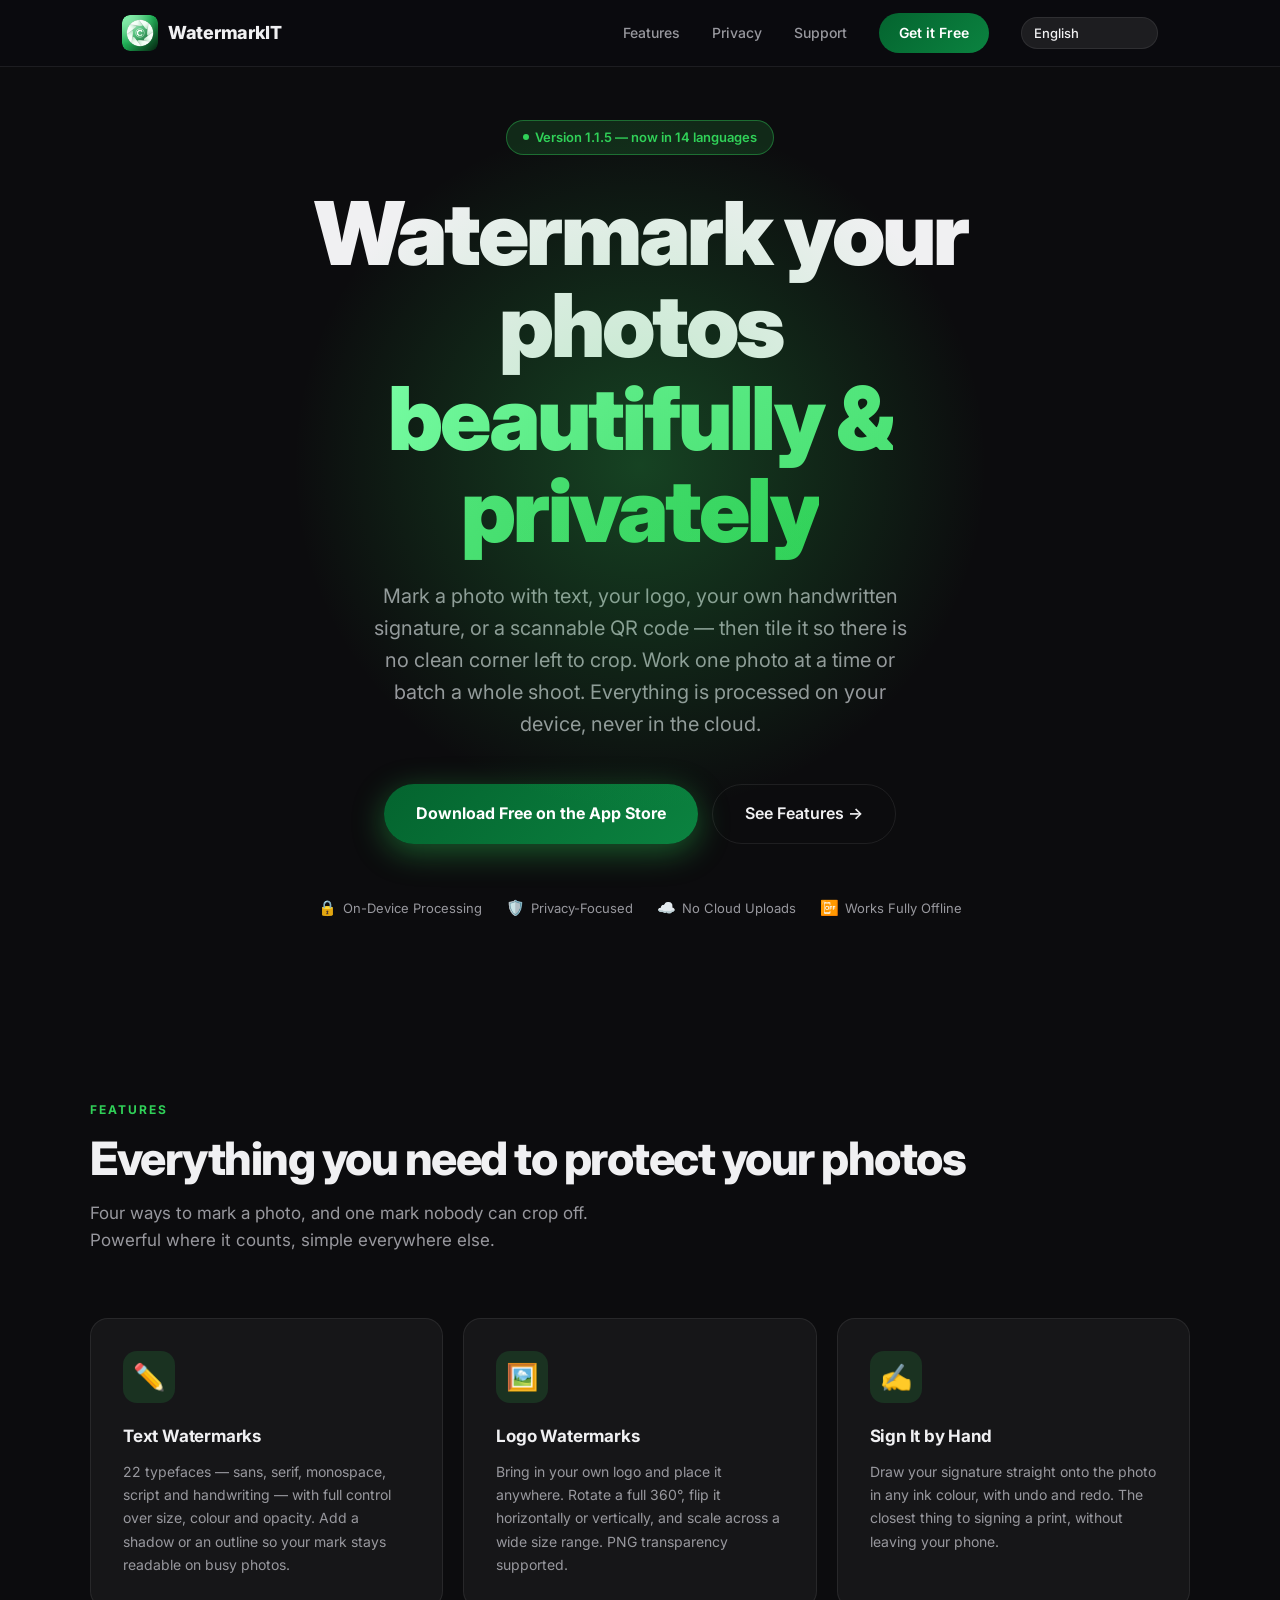
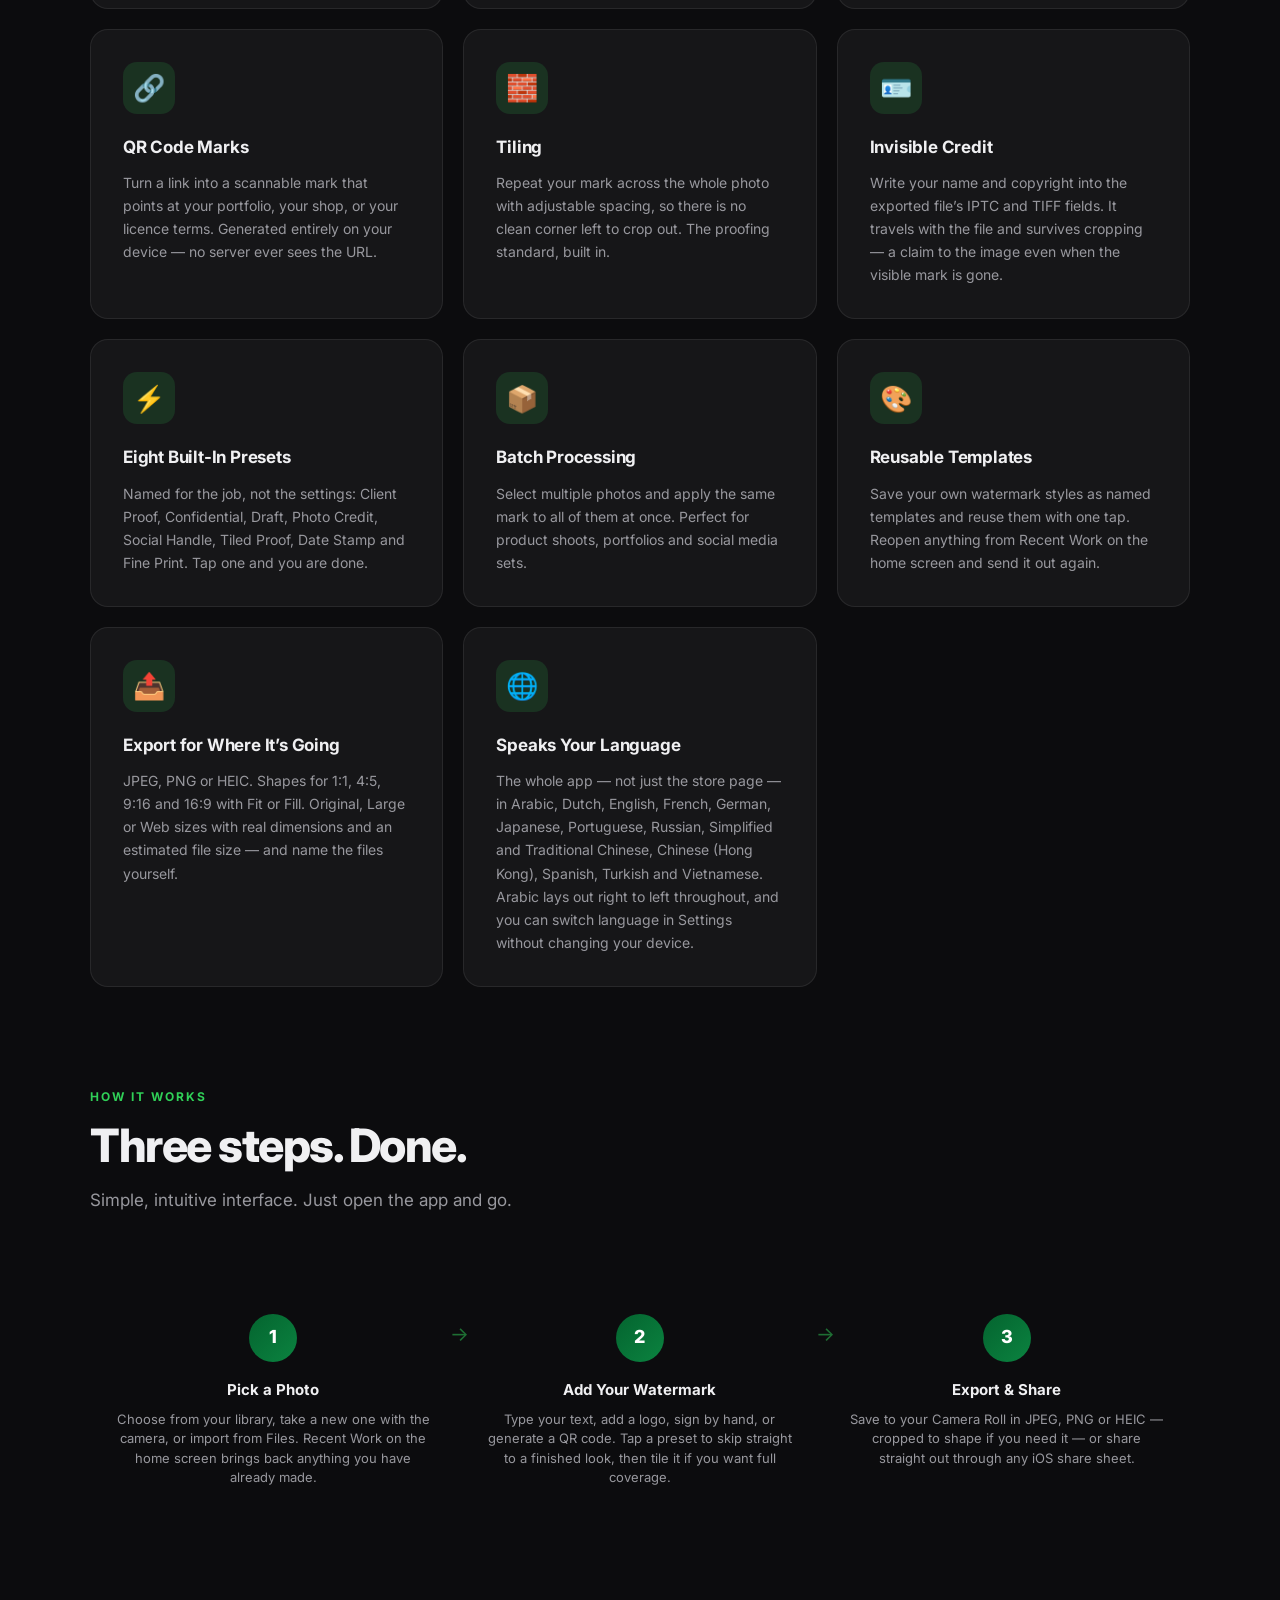
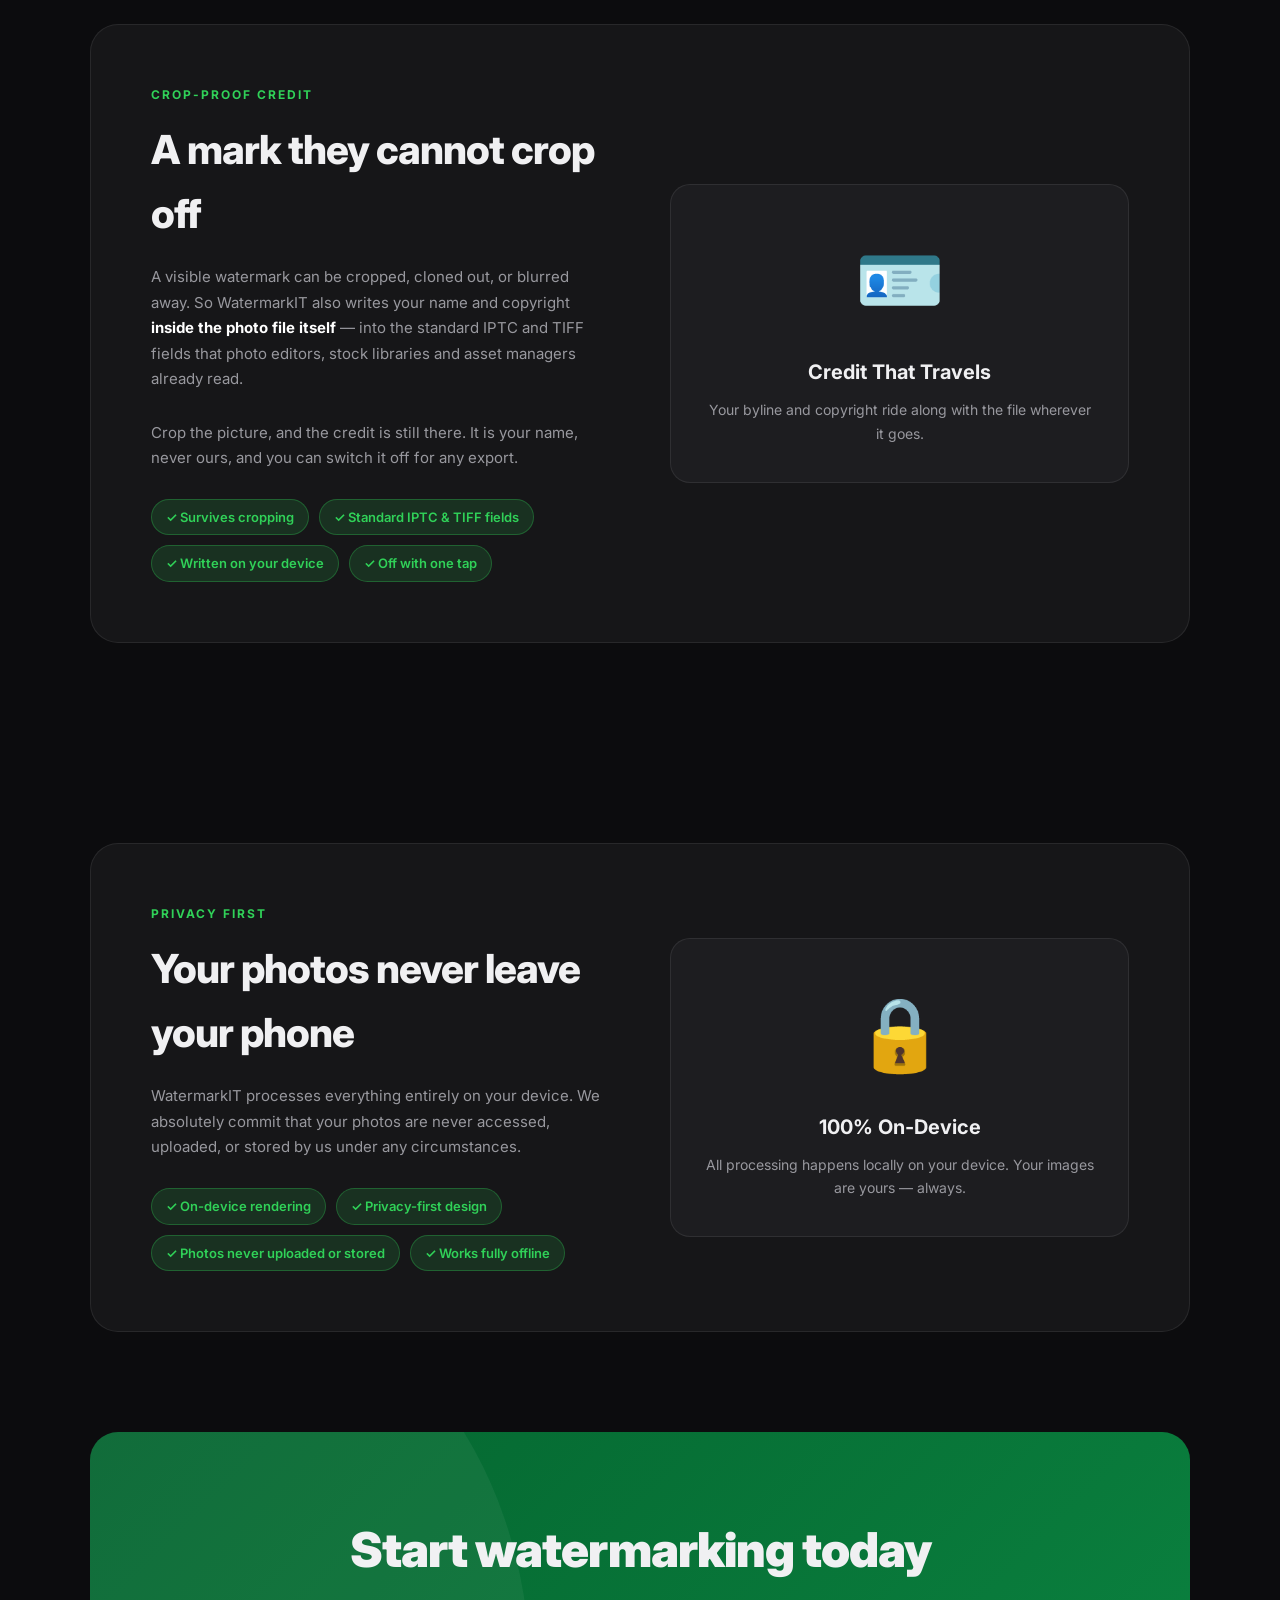
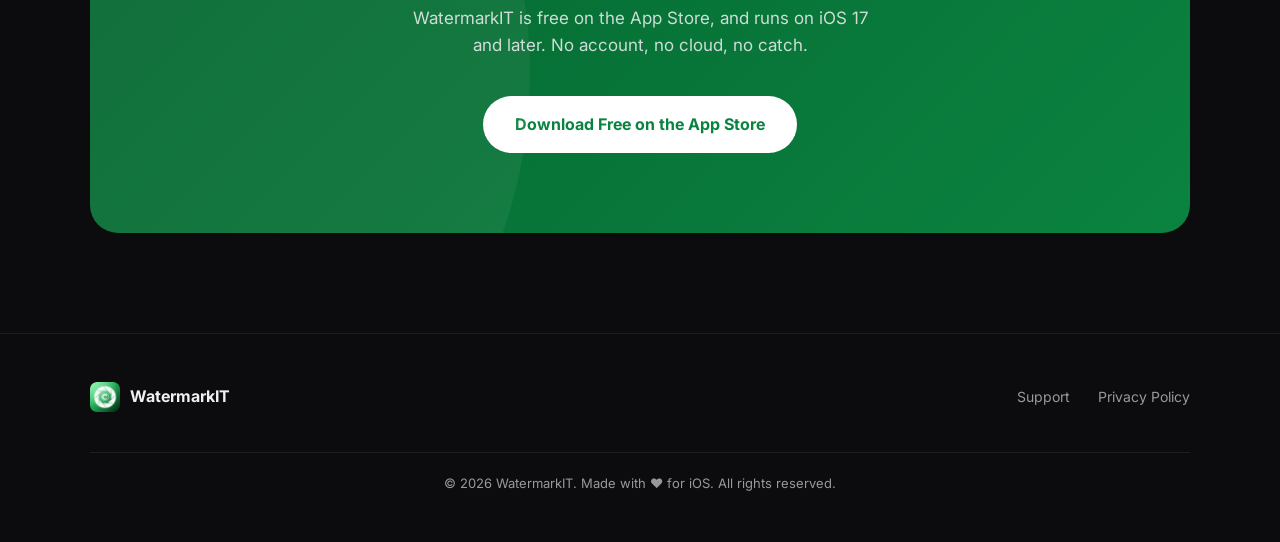
==== commit 28144583: "Point the site at 1.1.5 and the iOS 17 floor The hero badge read 1.1.3 in all fifteen language block" ====
--- a/index.html
+++ b/index.html
@@ -4,7 +4,7 @@
   <meta charset="UTF-8" />
   <meta name="viewport" content="width=device-width, initial-scale=1.0" />
   <title>WatermarkIT — Free Photo Watermark App for iPhone &amp; iPad</title>
-  <meta name="description" content="WatermarkIT is a free, private iOS app for watermarking photos — text, logo, hand-drawn signature, QR code or tiled marks, plus invisible copyright that survives cropping. 100% on-device. iOS 18+." />
+  <meta name="description" content="WatermarkIT is a free, private iOS app for watermarking photos — text, logo, hand-drawn signature, QR code or tiled marks, plus invisible copyright that survives cropping. 100% on-device. iOS 17+." />
   <link rel="icon" type="image/png" href="appicon.png" />
   <link rel="apple-touch-icon" href="appicon.png" />
   <link rel="preconnect" href="https://fonts.googleapis.com" />
@@ -538,7 +538,8 @@
           <option value="nl">Nederlands</option>
           <option value="vi">Tiếng Việt</option>
           <option value="tr">Türkçe</option>
-          <option value="es">Español</option>
+          <option value="es-ES">Español (España)</option>
+          <option value="es-MX">Español (México)</option>
           <option value="pt-BR">Português (Brasil)</option>
         </select>
       </div>
@@ -741,7 +742,7 @@
   "nav.privacy": "Privacy",
   "nav.support": "Support",
   "nav.cta": "Get it Free",
-  "hero.badge": "Version 1.1.3 — now in 14 languages",
+  "hero.badge": "Version 1.1.5 — now in 14 languages",
   "hero.h1a": "Watermark your photos",
   "hero.h1b": "beautifully &amp; privately",
   "hero.sub": "Mark a photo with text, your logo, your own handwritten signature, or a scannable QR code — then tile it so there is no clean corner left to crop. Work one photo at a time or batch a whole shoot. Everything is processed on your device, never in the cloud.",
@@ -803,7 +804,7 @@
   "priv.vh": "100% On-Device",
   "priv.vp": "All processing happens locally on your device. Your images are yours — always.",
   "cta.h": "Start watermarking today",
-  "cta.p": "WatermarkIT is free on the App Store, and runs on iOS 18 and later. No account, no cloud, no catch.",
+  "cta.p": "WatermarkIT is free on the App Store, and runs on iOS 17 and later. No account, no cloud, no catch.",
   "cta.btn": "Download Free on the App Store",
   "foot.support": "Support",
   "foot.privacy": "Privacy Policy",
@@ -818,7 +819,7 @@
   "nav.privacy": "الخصوصية",
   "nav.support": "الدعم",
   "nav.cta": "احصل عليه مجانًا",
-  "hero.badge": "الإصدار 1.1.3 — متوفر الآن بـ 14 لغة",
+  "hero.badge": "الإصدار 1.1.5 — متوفر الآن بـ 14 لغة",
   "hero.h1a": "ضع علامتك على صورك",
   "hero.h1b": "بأناقة وخصوصية",
   "hero.sub": "ضع على صورتك نصًا أو شعارك أو توقيعك بخط يدك أو رمز QR قابلًا للمسح، ثم كرّره حتى لا تبقى زاوية نظيفة يمكن اقتصاصها. اعمل على صورة واحدة أو على جلسة تصوير كاملة دفعة واحدة. تتم كل المعالجة على جهازك، لا في السحابة.",
@@ -880,7 +881,7 @@
   "priv.vh": "‏100% على الجهاز",
   "priv.vp": "تتم كل المعالجة محليًا على جهازك. صورك لك، دائمًا.",
   "cta.h": "ابدأ وضع علامتك اليوم",
-  "cta.p": "‏WatermarkIT مجاني على App Store، ويعمل على iOS 18 وأحدث. بلا حساب، وبلا سحابة، وبلا مقابل خفي.",
+  "cta.p": "‏WatermarkIT مجاني على App Store، ويعمل على iOS 17 وأحدث. بلا حساب، وبلا سحابة، وبلا مقابل خفي.",
   "cta.btn": "نزّله مجانًا من App Store",
   "foot.support": "الدعم",
   "foot.privacy": "سياسة الخصوصية",
@@ -895,7 +896,7 @@
   "nav.privacy": "プライバシー",
   "nav.support": "サポート",
   "nav.cta": "無料で入手",
-  "hero.badge": "バージョン 1.1.3 — 14 言語に対応",
+  "hero.badge": "バージョン 1.1.5 — 14 言語に対応",
   "hero.h1a": "写真に透かしを",
   "hero.h1b": "美しく、プライベートに",
   "hero.sub": "テキスト、ロゴ、手書きの署名、読み取り可能な QR コードで写真に印を付け、タイル状に並べて切り取れる余白をなくします。1 枚ずつでも、撮影一式をまとめてでも。処理はすべてデバイス内で行われ、クラウドには送られません。",
@@ -957,7 +958,7 @@
   "priv.vh": "100% デバイス内",
   "priv.vp": "処理はすべてお使いのデバイス内で行われます。あなたの画像は、いつでもあなたのものです。",
   "cta.h": "今日から透かしを",
-  "cta.p": "WatermarkIT は App Store で無料、iOS 18 以降で動作します。アカウントも、クラウドも、裏もありません。",
+  "cta.p": "WatermarkIT は App Store で無料、iOS 17 以降で動作します。アカウントも、クラウドも、裏もありません。",
   "cta.btn": "App Store から無料でダウンロード",
   "foot.support": "サポート",
   "foot.privacy": "プライバシーポリシー",
@@ -972,7 +973,7 @@
   "nav.privacy": "隐私",
   "nav.support": "支持",
   "nav.cta": "免费获取",
-  "hero.badge": "1.1.3 版本 — 现已支持 14 种语言",
+  "hero.badge": "1.1.5 版本 — 现已支持 14 种语言",
   "hero.h1a": "为你的照片加水印",
   "hero.h1b": "既好看，又私密",
   "hero.sub": "用文字、徽标、你亲手写的签名，或一个可扫描的二维码为照片加上标记，再平铺开来，让人找不到可以裁掉的干净角落。可以一张张处理，也可以整组批量处理。所有处理都在你的设备上完成，绝不上传云端。",
@@ -1034,7 +1035,7 @@
   "priv.vh": "100% 设备端",
   "priv.vp": "所有处理都在你的设备本地完成。你的图片始终属于你。",
   "cta.h": "今天就开始加水印",
-  "cta.p": "WatermarkIT 在 App Store 上完全免费，支持 iOS 18 及更高版本。无需账户，不用云端，没有套路。",
+  "cta.p": "WatermarkIT 在 App Store 上完全免费，支持 iOS 17 及更高版本。无需账户，不用云端，没有套路。",
   "cta.btn": "从 App Store 免费下载",
   "foot.support": "支持",
   "foot.privacy": "隐私政策",
@@ -1049,7 +1050,7 @@
   "nav.privacy": "隱私",
   "nav.support": "支援",
   "nav.cta": "免費取得",
-  "hero.badge": "1.1.3 版 — 現已支援 14 種語言",
+  "hero.badge": "1.1.5 版 — 現已支援 14 種語言",
   "hero.h1a": "為你的照片加浮水印",
   "hero.h1b": "既好看，又私密",
   "hero.sub": "用文字、標誌、你親手寫的簽名，或一個可掃描的 QR 碼為照片加上標記，再並排重複鋪開，讓人找不到可以裁掉的乾淨角落。可以一張張處理，也可以整組批次處理。所有處理都在你的裝置上完成，絕不上傳雲端。",
@@ -1111,7 +1112,7 @@
   "priv.vh": "100% 裝置端",
   "priv.vp": "所有處理都在你的裝置本機完成。你的影像始終屬於你。",
   "cta.h": "今天就開始加浮水印",
-  "cta.p": "WatermarkIT 在 App Store 上完全免費，支援 iOS 18 以上版本。不需帳號，不用雲端，沒有附帶條件。",
+  "cta.p": "WatermarkIT 在 App Store 上完全免費，支援 iOS 17 以上版本。不需帳號，不用雲端，沒有附帶條件。",
   "cta.btn": "從 App Store 免費下載",
   "foot.support": "支援",
   "foot.privacy": "隱私權政策",
@@ -1126,7 +1127,7 @@
   "nav.privacy": "Confidentialité",
   "nav.support": "Assistance",
   "nav.cta": "Obtenir gratuitement",
-  "hero.badge": "Version 1.1.3 — désormais en 14 langues",
+  "hero.badge": "Version 1.1.5 — désormais en 14 langues",
   "hero.h1a": "Filigranez vos photos",
   "hero.h1b": "avec élégance et discrétion",
   "hero.sub": "Marquez une photo avec du texte, votre logo, votre propre signature manuscrite ou un code QR scannable — puis mettez-la en mosaïque pour ne laisser aucun coin net à recadrer. Travaillez photo par photo ou traitez tout un shooting par lot. Tout est traité sur votre appareil, jamais dans le cloud.",
@@ -1188,7 +1189,7 @@
   "priv.vh": "100 % sur l’appareil",
   "priv.vp": "Tout le traitement se fait localement sur votre appareil. Vos images vous appartiennent — toujours.",
   "cta.h": "Commencez à filigraner dès aujourd’hui",
-  "cta.p": "WatermarkIT est gratuit sur l’App Store et fonctionne sous iOS 18 et versions ultérieures. Pas de compte, pas de cloud, pas de piège.",
+  "cta.p": "WatermarkIT est gratuit sur l’App Store et fonctionne sous iOS 17 et versions ultérieures. Pas de compte, pas de cloud, pas de piège.",
   "cta.btn": "Télécharger gratuitement sur l’App Store",
   "foot.support": "Assistance",
   "foot.privacy": "Politique de confidentialité",
@@ -1203,7 +1204,7 @@
   "nav.privacy": "Datenschutz",
   "nav.support": "Support",
   "nav.cta": "Kostenlos holen",
-  "hero.badge": "Version 1.1.3 — jetzt in 14 Sprachen",
+  "hero.badge": "Version 1.1.5 — jetzt in 14 Sprachen",
   "hero.h1a": "Versehen Sie Ihre Fotos mit einem Wasserzeichen",
   "hero.h1b": "schön und privat",
   "hero.sub": "Markieren Sie ein Foto mit Text, Ihrem Logo, Ihrer eigenen handgeschriebenen Unterschrift oder einem scanbaren QR-Code — und kacheln Sie es dann, sodass keine saubere Ecke zum Zuschneiden übrig bleibt. Bearbeiten Sie ein Foto nach dem anderen oder gleich ein ganzes Shooting als Stapel. Alles wird auf Ihrem Gerät verarbeitet, niemals in der Cloud.",
@@ -1265,7 +1266,7 @@
   "priv.vh": "100 % auf dem Gerät",
   "priv.vp": "Die gesamte Verarbeitung erfolgt lokal auf Ihrem Gerät. Ihre Bilder gehören Ihnen — immer.",
   "cta.h": "Fangen Sie heute mit Wasserzeichen an",
-  "cta.p": "WatermarkIT ist im App Store kostenlos und läuft unter iOS 18 und neuer. Kein Konto, keine Cloud, kein Haken.",
+  "cta.p": "WatermarkIT ist im App Store kostenlos und läuft unter iOS 17 und neuer. Kein Konto, keine Cloud, kein Haken.",
   "cta.btn": "Kostenlos im App Store laden",
   "foot.support": "Support",
   "foot.privacy": "Datenschutzerklärung",
@@ -1280,7 +1281,7 @@
   "nav.privacy": "Конфиденциальность",
   "nav.support": "Поддержка",
   "nav.cta": "Получить бесплатно",
-  "hero.badge": "Версия 1.1.3 — теперь на 14 языках",
+  "hero.badge": "Версия 1.1.5 — теперь на 14 языках",
   "hero.h1a": "Ставьте водяные знаки на фото",
   "hero.h1b": "красиво и приватно",
   "hero.sub": "Отметьте фото текстом, своим логотипом, собственной рукописной подписью или QR-кодом для сканирования — а затем замостите его знаком по всей площади, чтобы не осталось чистого угла для обрезки. Работайте с одним фото или обрабатывайте пакетом всю съёмку. Всё обрабатывается на вашем устройстве, никогда в облаке.",
@@ -1342,7 +1343,7 @@
   "priv.vh": "100 % на устройстве",
   "priv.vp": "Вся обработка происходит локально на вашем устройстве. Ваши изображения принадлежат только вам — всегда.",
   "cta.h": "Начните ставить водяные знаки сегодня",
-  "cta.p": "WatermarkIT бесплатен в App Store и работает на iOS 18 и новее. Без аккаунта, без облака, без подвоха.",
+  "cta.p": "WatermarkIT бесплатен в App Store и работает на iOS 17 и новее. Без аккаунта, без облака, без подвоха.",
   "cta.btn": "Скачать бесплатно в App Store",
   "foot.support": "Поддержка",
   "foot.privacy": "Политика конфиденциальности",
@@ -1357,7 +1358,7 @@
   "nav.privacy": "Privacy",
   "nav.support": "Ondersteuning",
   "nav.cta": "Gratis downloaden",
-  "hero.badge": "Versie 1.1.3 — nu in 14 talen",
+  "hero.badge": "Versie 1.1.5 — nu in 14 talen",
   "hero.h1a": "Voorzie je foto’s van een watermerk",
   "hero.h1b": "mooi en privé",
   "hero.sub": "Markeer een foto met tekst, je logo, je eigen handgeschreven handtekening of een scanbare QR-code — en leg er dan tegels van neer, zodat er geen schone hoek overblijft om bij te snijden. Werk foto voor foto of verwerk een hele shoot in batch. Alles wordt op je apparaat verwerkt, nooit in de cloud.",
@@ -1419,7 +1420,7 @@
   "priv.vh": "100% op het apparaat",
   "priv.vp": "Alle verwerking gebeurt lokaal op je apparaat. Je afbeeldingen zijn van jou — altijd.",
   "cta.h": "Begin vandaag met watermerken",
-  "cta.p": "WatermarkIT is gratis in de App Store en werkt op iOS 18 en nieuwer. Geen account, geen cloud, geen addertje onder het gras.",
+  "cta.p": "WatermarkIT is gratis in de App Store en werkt op iOS 17 en nieuwer. Geen account, geen cloud, geen addertje onder het gras.",
   "cta.btn": "Gratis downloaden in de App Store",
   "foot.support": "Ondersteuning",
   "foot.privacy": "Privacybeleid",
@@ -1434,7 +1435,7 @@
   "nav.privacy": "Quyền riêng tư",
   "nav.support": "Hỗ trợ",
   "nav.cta": "Nhận miễn phí",
-  "hero.badge": "Phiên bản 1.1.3 — hiện có 14 ngôn ngữ",
+  "hero.badge": "Phiên bản 1.1.5 — hiện có 14 ngôn ngữ",
   "hero.h1a": "Đóng hình mờ cho ảnh của bạn",
   "hero.h1b": "đẹp mắt và riêng tư",
   "hero.sub": "Đánh dấu một bức ảnh bằng văn bản, logo, chữ ký viết tay của riêng bạn, hoặc mã QR có thể quét — rồi lát kín để không còn góc sạch nào để cắt. Xử lý từng ảnh một hoặc xử lý hàng loạt cả buổi chụp. Mọi thứ đều được xử lý trên thiết bị của bạn, không bao giờ trên đám mây.",
@@ -1496,7 +1497,7 @@
   "priv.vh": "100% trên thiết bị",
   "priv.vp": "Toàn bộ quá trình xử lý diễn ra cục bộ trên thiết bị của bạn. Ảnh của bạn luôn thuộc về bạn.",
   "cta.h": "Bắt đầu đóng hình mờ ngay hôm nay",
-  "cta.p": "WatermarkIT miễn phí trên App Store, và chạy trên iOS 18 trở lên. Không tài khoản, không đám mây, không cài bẫy.",
+  "cta.p": "WatermarkIT miễn phí trên App Store, và chạy trên iOS 17 trở lên. Không tài khoản, không đám mây, không cài bẫy.",
   "cta.btn": "Tải miễn phí trên App Store",
   "foot.support": "Hỗ trợ",
   "foot.privacy": "Chính sách quyền riêng tư",
@@ -1511,7 +1512,7 @@
   "nav.privacy": "Gizlilik",
   "nav.support": "Destek",
   "nav.cta": "Ücretsiz edinin",
-  "hero.badge": "Sürüm 1.1.3 — artık 14 dilde",
+  "hero.badge": "Sürüm 1.1.5 — artık 14 dilde",
   "hero.h1a": "Fotoğraflarınıza filigran ekleyin",
   "hero.h1b": "şık ve gizli biçimde",
   "hero.sub": "Bir fotoğrafı metinle, logonuzla, kendi el yazınızla attığınız imzayla veya taranabilir bir QR koduyla işaretleyin — sonra kırpılacak temiz bir köşe kalmasın diye döşeyin. Tek tek fotoğrafla çalışın ya da bütün bir çekimi toplu işleyin. Her şey cihazınızda işlenir, asla bulutta değil.",
@@ -1573,7 +1574,7 @@
   "priv.vh": "%100 Cihaz Üzerinde",
   "priv.vp": "Tüm işleme cihazınızda, yerel olarak gerçekleşir. Görselleriniz her zaman size aittir.",
   "cta.h": "Bugün filigran eklemeye başlayın",
-  "cta.p": "WatermarkIT App Store’da ücretsizdir ve iOS 18 ve üzerinde çalışır. Hesap yok, bulut yok, gizli şart yok.",
+  "cta.p": "WatermarkIT App Store’da ücretsizdir ve iOS 17 ve üzerinde çalışır. Hesap yok, bulut yok, gizli şart yok.",
   "cta.btn": "App Store’dan ücretsiz indirin",
   "foot.support": "Destek",
   "foot.privacy": "Gizlilik Politikası",
@@ -1581,14 +1582,14 @@
   "f11.h": "Sizin Dilinizi Konuşur",
   "f11.p": "Yalnızca mağaza sayfası değil, uygulamanın tamamı — Almanca, Arapça, Çince (basitleştirilmiş ve geleneksel), Çince (Hong Kong), Fransızca, Hollandaca, İngilizce, İspanyolca, Japonca, Portekizce, Rusça, Türkçe ve Vietnamca dillerinde. Arapça her yerde sağdan sola düzenlenir ve cihaz dilinizi değiştirmeden Ayarlar’dan dili değiştirebilirsiniz."
  },
- "es": {
+ "es-MX": {
   "lang.label": "Idioma",
   "trans.note": "Esta traducción se ofrece como referencia; el texto en inglés es el que tiene validez.",
   "nav.features": "Funciones",
   "nav.privacy": "Privacidad",
   "nav.support": "Soporte",
   "nav.cta": "Obtener gratis",
-  "hero.badge": "Versión 1.1.3 — ahora en 14 idiomas",
+  "hero.badge": "Versión 1.1.5 — ahora en 14 idiomas",
   "hero.h1a": "Marca tus fotos con marca de agua",
   "hero.h1b": "con estilo y privacidad",
   "hero.sub": "Marca una foto con texto, tu logotipo, tu propia firma escrita a mano o un código QR escaneable — y luego repítela en mosaico para que no quede ninguna esquina limpia que recortar. Trabaja con una foto a la vez o procesa toda una sesión por lotes. Todo se procesa en tu dispositivo, nunca en la nube.",
@@ -1650,7 +1651,7 @@
   "priv.vh": "100% en el dispositivo",
   "priv.vp": "Todo el procesamiento ocurre localmente en tu dispositivo. Tus imágenes son tuyas — siempre.",
   "cta.h": "Empieza a poner marcas de agua hoy",
-  "cta.p": "WatermarkIT es gratis en la App Store y funciona en iOS 18 y versiones posteriores. Sin cuenta, sin nube, sin trampa.",
+  "cta.p": "WatermarkIT es gratis en la App Store y funciona en iOS 17 y versiones posteriores. Sin cuenta, sin nube, sin trampa.",
   "cta.btn": "Descargar gratis en la App Store",
   "foot.support": "Soporte",
   "foot.privacy": "Política de privacidad",
@@ -1665,7 +1666,7 @@
   "nav.privacy": "Privacidade",
   "nav.support": "Suporte",
   "nav.cta": "Obter grátis",
-  "hero.badge": "Versão 1.1.3 — agora em 14 idiomas",
+  "hero.badge": "Versão 1.1.5 — agora em 14 idiomas",
   "hero.h1a": "Coloque marca d’água nas suas fotos",
   "hero.h1b": "com elegância e privacidade",
   "hero.sub": "Marque uma foto com texto, seu logotipo, sua própria assinatura manuscrita ou um código QR escaneável — depois coloque em mosaico para não sobrar nenhum canto limpo para recortar. Trabalhe foto por foto ou processe em lote uma sessão inteira. Tudo é processado no seu aparelho, nunca na nuvem.",
@@ -1727,7 +1728,7 @@
   "priv.vh": "100% no aparelho",
   "priv.vp": "Todo o processamento acontece localmente no seu aparelho. Suas imagens são suas — sempre.",
   "cta.h": "Comece a colocar marca d’água hoje",
-  "cta.p": "O WatermarkIT é grátis na App Store e funciona no iOS 18 e versões mais recentes. Sem conta, sem nuvem, sem pegadinha.",
+  "cta.p": "O WatermarkIT é grátis na App Store e funciona no iOS 17 e versões mais recentes. Sem conta, sem nuvem, sem pegadinha.",
   "cta.btn": "Baixar grátis na App Store",
   "foot.support": "Suporte",
   "foot.privacy": "Política de Privacidade",
@@ -1742,7 +1743,7 @@
   "nav.privacy": "私隱",
   "nav.support": "支援",
   "nav.cta": "免費下載",
-  "hero.badge": "1.1.3 版 — 而家有 14 種語言",
+  "hero.badge": "1.1.5 版 — 而家有 14 種語言",
   "hero.h1a": "為你嘅相片加浮水印",
   "hero.h1b": "靚又私隱",
   "hero.sub": "用文字、標誌、你親手寫嘅簽名，或者一個可以掃描嘅 QR 碼為相片加上標記，再平鋪成幅相都冇乾淨嘅角落畀人剪走。可以一張張處理，亦可以成套相一齊批次處理。所有嘢都喺你部裝置度處理，唔會經雲端。",
@@ -1804,13 +1805,90 @@
   "priv.vh": "100% 裝置端",
   "priv.vp": "所有處理都喺你部裝置本機完成。你嘅影像永遠都係屬於你嘅。",
   "cta.h": "今日就開始加浮水印",
-  "cta.p": "WatermarkIT 喺 App Store 上完全免費，支援 iOS 18 或以上版本。唔使開戶口，唔使用雲端，冇任何附帶條件。",
+  "cta.p": "WatermarkIT 喺 App Store 上完全免費，支援 iOS 17 或以上版本。唔使開戶口，唔使用雲端，冇任何附帶條件。",
   "cta.btn": "喺 App Store 免費下載",
   "foot.support": "支援",
   "foot.privacy": "私隱政策",
   "foot.copy": "WatermarkIT. 為 iOS 用 ❤️ 打造。保留一切權利。",
   "f11.h": "講你嘅語言",
   "f11.p": "整個應用程式——不只是商店頁面——支援阿拉伯文、德文、法文、荷蘭文、日文、俄文、葡萄牙文、西班牙文、簡體及繁體中文、繁體中文（香港）、土耳其文、越南文和英文。阿拉伯文在所有畫面均採用由右至左的排版，你可以喺「設定」入面轉語言，唔使改裝置語言。"
+ },
+ "es-ES": {
+  "lang.label": "Idioma",
+  "trans.note": "Esta traducción se ofrece como referencia; el texto en inglés es el que tiene validez.",
+  "nav.features": "Funciones",
+  "nav.privacy": "Privacidad",
+  "nav.support": "Soporte",
+  "nav.cta": "Conseguirla gratis",
+  "hero.badge": "Versión 1.1.5 — ahora en 14 idiomas",
+  "hero.h1a": "Pon una marca de agua a tus fotos",
+  "hero.h1b": "con estilo y privacidad",
+  "hero.sub": "Marca una foto con texto, tu logotipo, tu propia firma escrita a mano o un código QR escaneable — y ponla luego en mosaico para que no quede ni una esquina limpia que recortar. Trabaja foto a foto o procesa una sesión entera por lotes. Todo se procesa en tu dispositivo, nunca en la nube.",
+  "hero.download": "Descargar gratis en la App Store",
+  "hero.features": "Ver funciones →",
+  "strip1": "Procesamiento en el dispositivo",
+  "strip2": "Centrada en la privacidad",
+  "strip3": "Sin subidas a la nube",
+  "strip4": "Funciona totalmente sin conexión",
+  "feat.label": "Funciones",
+  "feat.title": "Todo lo que necesitas para proteger tus fotos",
+  "feat.sub": "Cuatro formas de marcar una foto, y una marca que nadie puede recortar. Potente donde importa, sencilla en todo lo demás.",
+  "f1.h": "Marcas de agua de texto",
+  "f1.p": "22 tipografías — de palo, con serifa, monoespaciadas, caligráficas y manuscritas — con control total sobre el tamaño, el color y la opacidad. Añade una sombra o un contorno para que tu marca siga siendo legible en fotos con mucho detalle.",
+  "f2.h": "Marcas de agua con logotipo",
+  "f2.p": "Añade tu propio logotipo y colócalo donde quieras. Gíralo 360° completos, voltéalo en horizontal o vertical, y ajusta su tamaño en un rango amplio. Compatible con la transparencia de PNG.",
+  "f3.h": "Fírmala a mano",
+  "f3.p": "Dibuja tu firma directamente sobre la foto con el color de tinta que prefieras, con deshacer y rehacer. Lo más parecido a firmar una copia impresa, sin soltar el móvil.",
+  "f4.h": "Marcas con código QR",
+  "f4.p": "Convierte un enlace en una marca escaneable que lleve a tu portafolio, tu tienda o tus condiciones de licencia. Se genera enteramente en tu dispositivo — ningún servidor llega a ver la URL.",
+  "f5.h": "Mosaico",
+  "f5.p": "Repite tu marca por toda la foto con un espaciado ajustable, de modo que no quede ni una esquina limpia que recortar. El estándar de las pruebas de cliente, integrado de serie.",
+  "f6.h": "Crédito invisible",
+  "f6.p": "Escribe tu nombre y aviso de derechos de autor en los campos IPTC y TIFF del archivo exportado. Viaja con el archivo y sobrevive al recorte — una prueba de autoría sobre la imagen incluso cuando la marca visible ha desaparecido.",
+  "f7.h": "Ocho preajustes integrados",
+  "f7.p": "Nombrados según su uso, no según sus ajustes: prueba para cliente, confidencial, borrador, crédito fotográfico, usuario de redes sociales, prueba en mosaico, sello de fecha y letra pequeña. Toca uno y listo.",
+  "f8.h": "Procesamiento por lotes",
+  "f8.p": "Selecciona varias fotos y aplica la misma marca a todas a la vez. Perfecto para sesiones de producto, portafolios y colecciones para redes sociales.",
+  "f9.h": "Plantillas reutilizables",
+  "f9.p": "Guarda tus propios estilos de marca de agua como plantillas con nombre y reutilízalas con un solo toque. Vuelve a abrir cualquier trabajo desde Trabajo reciente en la pantalla de inicio y envíalo de nuevo.",
+  "f10.h": "Exporta según su destino",
+  "f10.p": "JPEG, PNG o HEIC. Formatos 1:1, 4:5, 9:16 y 16:9 con Ajustar o Rellenar. Tamaños Original, Grande o Web con dimensiones reales y un tamaño de archivo estimado — y pon tú mismo el nombre a los archivos.",
+  "how.label": "Cómo funciona",
+  "how.title": "Tres pasos. Ya está.",
+  "how.sub": "Interfaz sencilla e intuitiva. Solo tienes que abrir la app y empezar.",
+  "st1.h": "Elige una foto",
+  "st1.p": "Elige una de tu biblioteca, haz una nueva con la cámara o impórtala desde Archivos. Trabajo reciente, en la pantalla de inicio, recupera todo lo que ya hayas hecho.",
+  "st2.h": "Añade tu marca de agua",
+  "st2.p": "Escribe tu texto, añade un logotipo, fírmala a mano o genera un código QR. Toca un preajuste para llegar directamente a un resultado terminado, y ponlo después en mosaico si quieres cobertura total.",
+  "st3.h": "Exporta y comparte",
+  "st3.p": "Guárdala en tu Carrete en JPEG, PNG o HEIC — recortada al formato que necesites — o compártela directamente desde cualquier menú para compartir de iOS.",
+  "crop.label": "Crédito a prueba de recortes",
+  "crop.h": "Una marca que no pueden recortar",
+  "crop.p1": "Una marca de agua visible se puede recortar, clonar o difuminar. Por eso WatermarkIT escribe también tu nombre y tus derechos de autor <strong style=\"color:#fff;\">dentro del propio archivo de la foto</strong> — en los campos estándar IPTC y TIFF que ya leen los editores de fotos, los bancos de imágenes y los gestores de activos.",
+  "crop.p2": "Recorta la imagen y el crédito sigue ahí. Es tu nombre, nunca el nuestro, y puedes desactivarlo para cualquier exportación.",
+  "crop.pill1": "✓ Sobrevive al recorte",
+  "crop.pill2": "✓ Campos IPTC y TIFF estándar",
+  "crop.pill3": "✓ Se escribe en tu dispositivo",
+  "crop.pill4": "✓ Se desactiva con un toque",
+  "crop.vh": "Un crédito que viaja contigo",
+  "crop.vp": "Tu firma y tus derechos de autor viajan con el archivo allá donde vaya.",
+  "priv.label": "La privacidad, lo primero",
+  "priv.h": "Tus fotos nunca salen de tu móvil",
+  "priv.p": "WatermarkIT procesa absolutamente todo en tu dispositivo. Nos comprometemos por completo a que tus fotos no sean nunca accedidas, subidas ni almacenadas por nosotros bajo ninguna circunstancia.",
+  "priv.pill1": "✓ Renderizado en el dispositivo",
+  "priv.pill2": "✓ Diseño centrado en la privacidad",
+  "priv.pill3": "✓ Las fotos nunca se suben ni se almacenan",
+  "priv.pill4": "✓ Funciona totalmente sin conexión",
+  "priv.vh": "100% en el dispositivo",
+  "priv.vp": "Todo el procesamiento ocurre localmente en tu dispositivo. Tus imágenes son tuyas — siempre.",
+  "cta.h": "Empieza hoy a poner marcas de agua",
+  "cta.p": "WatermarkIT es gratis en la App Store y funciona en iOS 17 y versiones posteriores. Sin cuenta, sin nube, sin letra pequeña.",
+  "cta.btn": "Descargar gratis en la App Store",
+  "foot.support": "Soporte",
+  "foot.privacy": "Política de privacidad",
+  "foot.copy": "WatermarkIT. Hecho con ❤️ para iOS. Todos los derechos reservados.",
+  "f11.h": "Habla tu idioma",
+  "f11.p": "La aplicación completa —no solo la ficha de la tienda— en alemán, árabe, chino (simplificado y tradicional), chino (Hong Kong), español, francés, neerlandés, inglés, japonés, portugués, ruso, turco y vietnamita. El árabe se muestra de derecha a izquierda en toda la app, y puedes cambiar el idioma en Ajustes sin cambiar el idioma de tu dispositivo."
  }
 };
 
@@ -1820,12 +1898,19 @@
   // fr/de/nl have no country segment: their storefronts (France, Germany, the
   // Netherlands) are EU-blocked and return zero results for this app's own ID
   // (verified directly, along with every other EU storefront tested) — naming
-  // one would point at a listing that does not exist. Spanish maps to Mexico,
-  // not Spain, for the same reason: es-ES is EU-blocked, es-MX is live.
+  // one would point at a listing that does not exist. Spain is EU-blocked the
+  // same way, which is why Spanish is split below rather than treated as one
+  // language: es-ES reads the site in Spanish but names no storefront, while
+  // es-MX — the locale this app's own metadata also uses for the rest of
+  // Latin America — points at Mexico's storefront, which is live.
   const STOREFRONT = {
     en: '', ar: '/sa', ja: '/jp', 'zh-Hans': '/cn', 'zh-Hant': '/tw',
-    'zh-HK': '/hk', ru: '/ru', vi: '/vn', tr: '/tr', es: '/mx', 'pt-BR': '/br',
+    'zh-HK': '/hk', ru: '/ru', vi: '/vn', tr: '/tr', 'pt-BR': '/br',
     fr: '', de: '', nl: '',
+    // Spain's own storefront is EU-blocked, same as fr/de/nl above — a
+    // Spain reader still gets the site in Spanish, just no country segment.
+    // Mexico's storefront is live and carries the listing.
+    'es-ES': '', 'es-MX': '/mx',
   };
   const APP_ID = '6797597563';
 
@@ -1852,6 +1937,15 @@
         if (low.includes('hk')) return 'zh-HK';
         return /hant|tw|mo/.test(low) ? 'zh-Hant' : 'zh-Hans';
       }
+      if (low.startsWith('es')) {
+        // es-ES (Spain) is its own locale; every other Spanish-speaking
+        // region (Mexico and, absent a metadata locale of their own, the
+        // rest of Latin America) reads es-MX — there is no separate App
+        // Store Connect locale for Argentina, Colombia, Chile, etc., and
+        // es-MX is the one this app's own metadata uses to reach them.
+        const region = low.split('-')[1];
+        return region === 'es' ? 'es-ES' : 'es-MX';
+      }
       const base = low.split('-')[0];
       const hit = SUPPORTED.find(l => l.toLowerCase().split('-')[0] === base);
       if (hit) return hit;
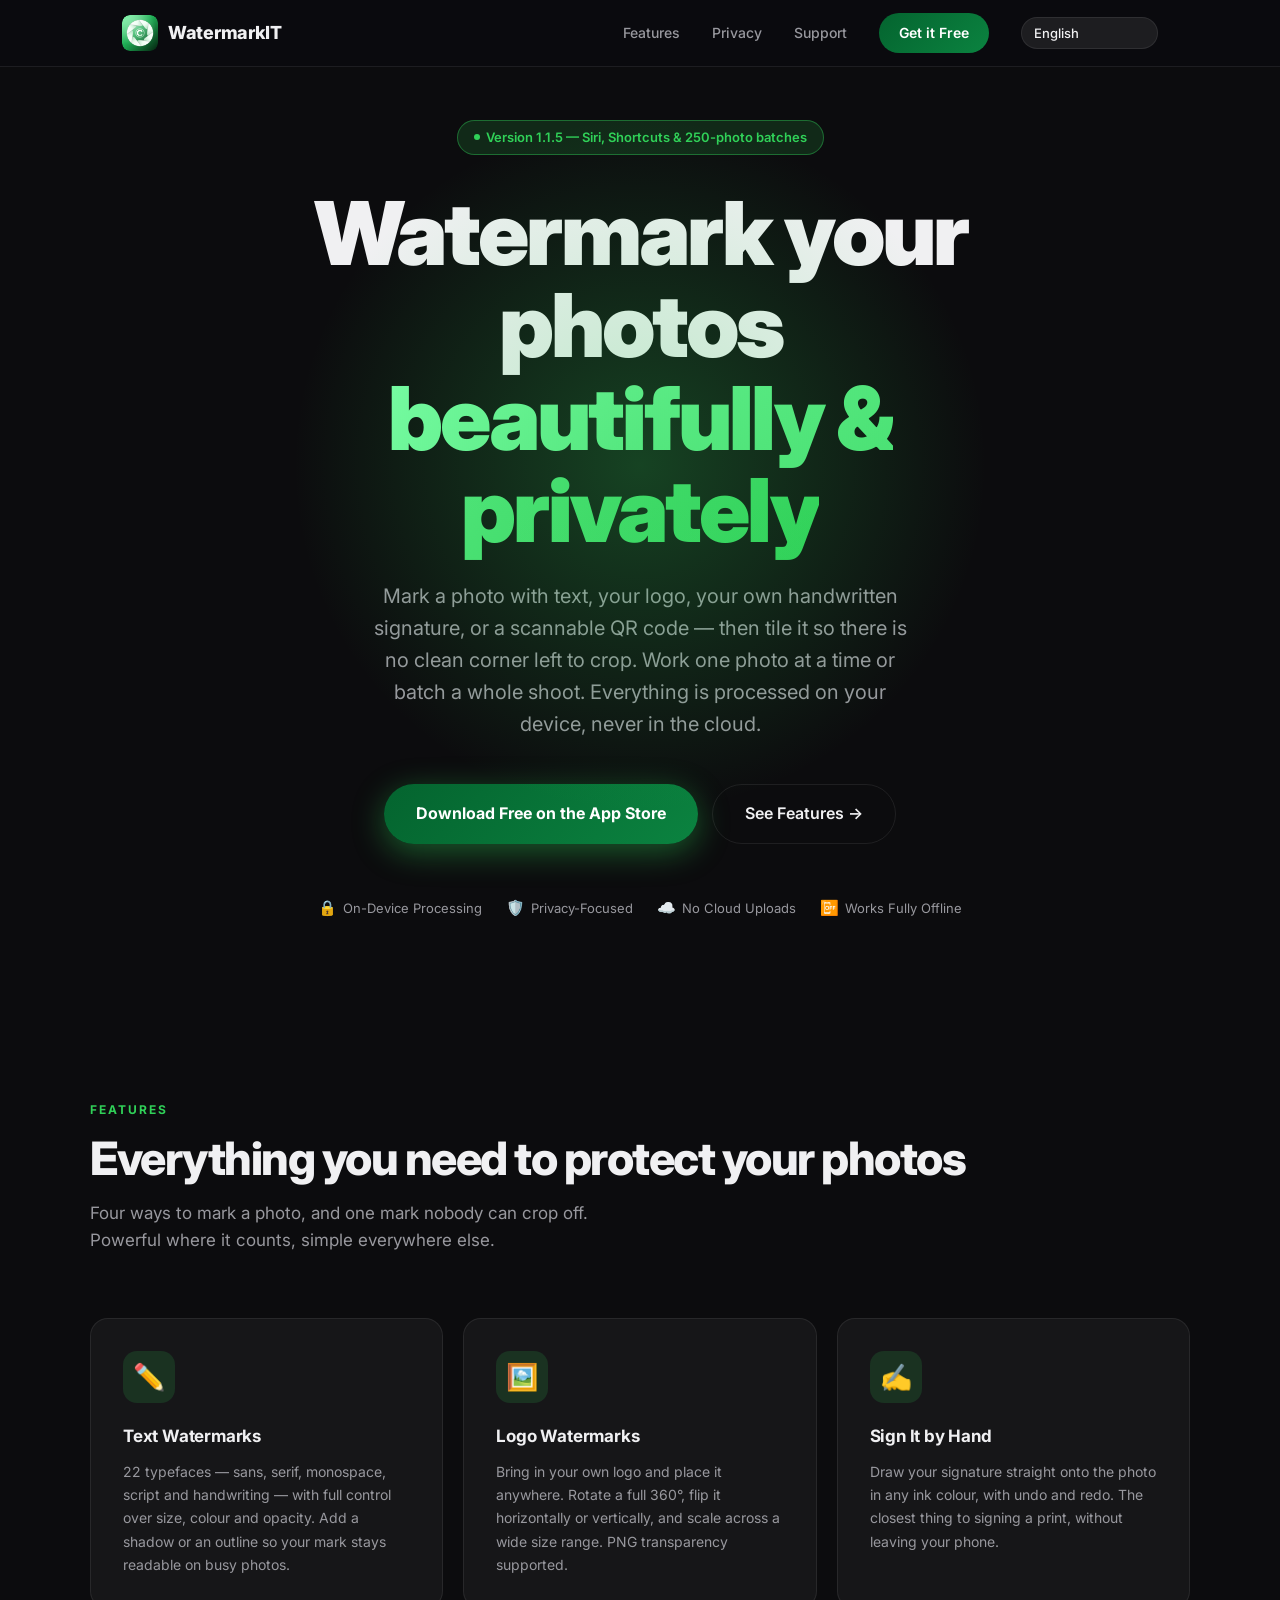
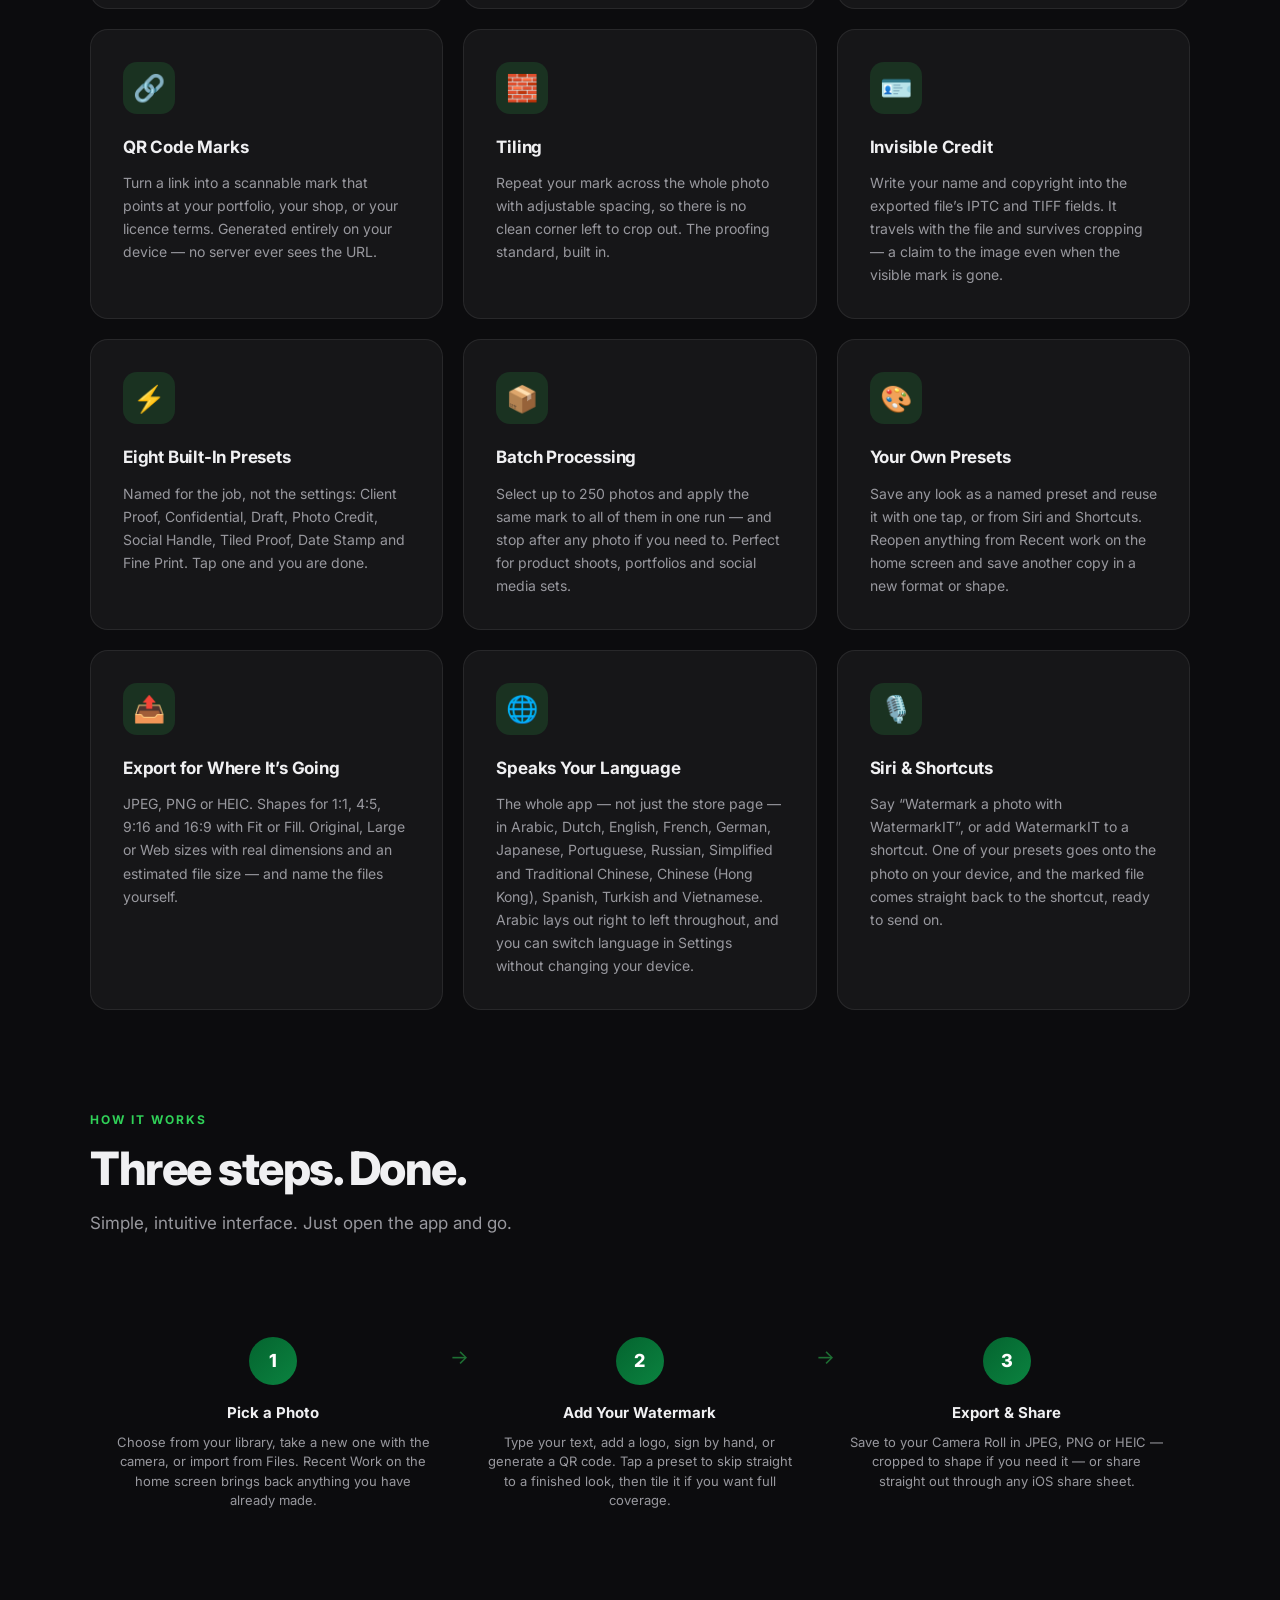
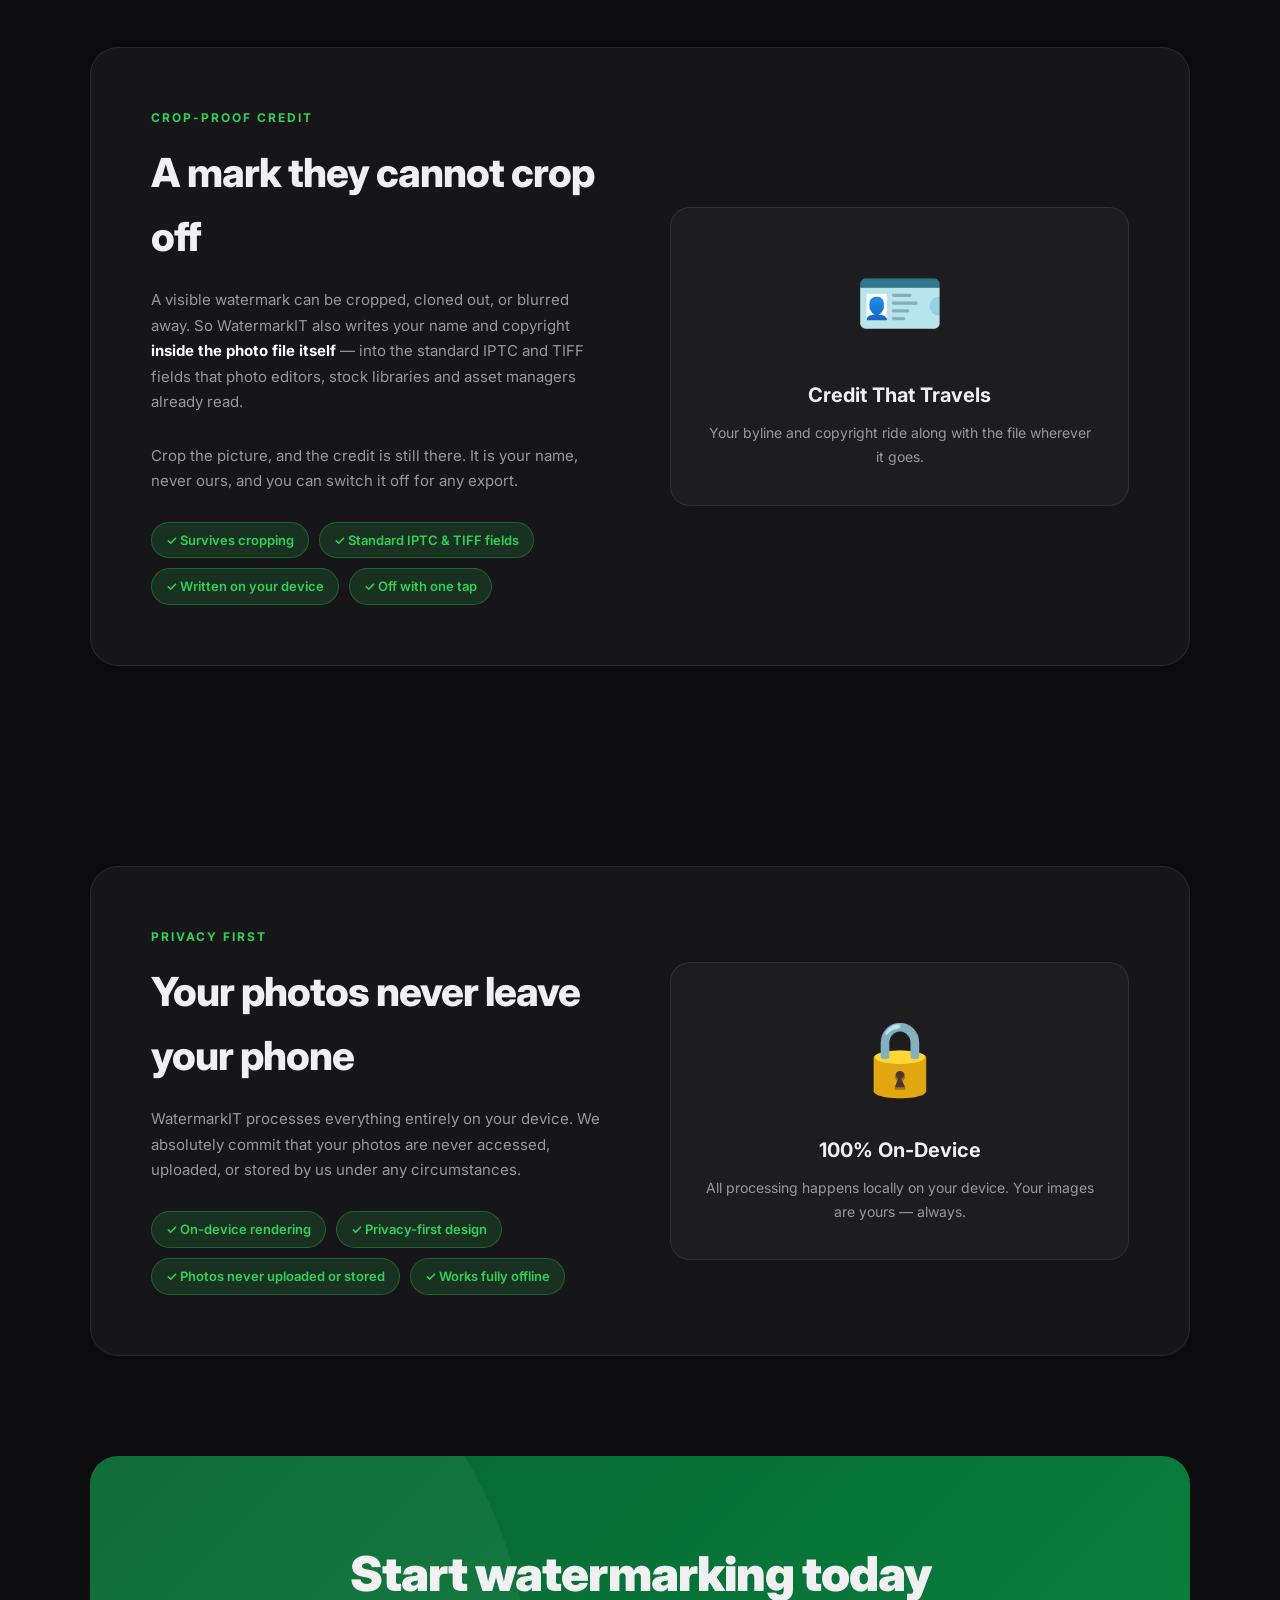
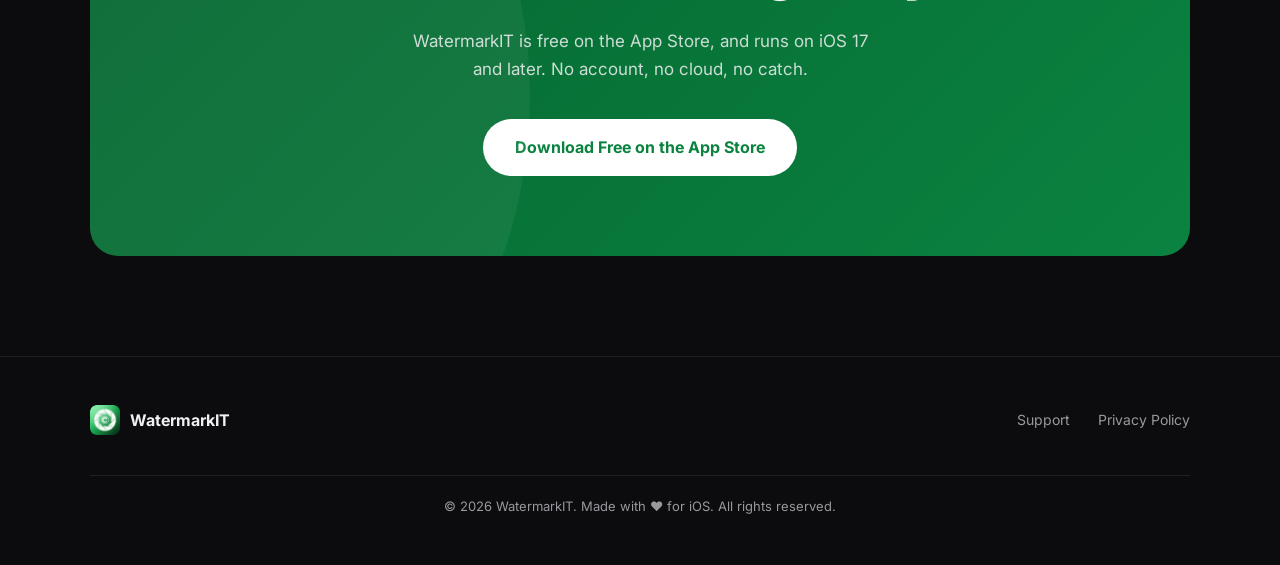
==== commit b605bbb6: "Bring the site up to 1.1.5 in all fifteen language blocks Home: the badge names 1.1.5's headline cha" ====
--- a/index.html
+++ b/index.html
@@ -631,6 +631,11 @@
             <h3 data-i18n="f11.h"></h3>
             <p data-i18n="f11.p"></p>
           </div>
+          <div class="feature-card">
+            <div class="feature-icon">🎙️</div>
+            <h3 data-i18n="f12.h"></h3>
+            <p data-i18n="f12.p"></p>
+          </div>
       </div>
     </div>
   </section>
@@ -742,7 +747,7 @@
   "nav.privacy": "Privacy",
   "nav.support": "Support",
   "nav.cta": "Get it Free",
-  "hero.badge": "Version 1.1.5 — now in 14 languages",
+  "hero.badge": "Version 1.1.5 — Siri, Shortcuts &amp; 250-photo batches",
   "hero.h1a": "Watermark your photos",
   "hero.h1b": "beautifully &amp; privately",
   "hero.sub": "Mark a photo with text, your logo, your own handwritten signature, or a scannable QR code — then tile it so there is no clean corner left to crop. Work one photo at a time or batch a whole shoot. Everything is processed on your device, never in the cloud.",
@@ -770,9 +775,9 @@
   "f7.h": "Eight Built-In Presets",
   "f7.p": "Named for the job, not the settings: Client Proof, Confidential, Draft, Photo Credit, Social Handle, Tiled Proof, Date Stamp and Fine Print. Tap one and you are done.",
   "f8.h": "Batch Processing",
-  "f8.p": "Select multiple photos and apply the same mark to all of them at once. Perfect for product shoots, portfolios and social media sets.",
-  "f9.h": "Reusable Templates",
-  "f9.p": "Save your own watermark styles as named templates and reuse them with one tap. Reopen anything from Recent Work on the home screen and send it out again.",
+  "f8.p": "Select up to 250 photos and apply the same mark to all of them in one run — and stop after any photo if you need to. Perfect for product shoots, portfolios and social media sets.",
+  "f9.h": "Your Own Presets",
+  "f9.p": "Save any look as a named preset and reuse it with one tap, or from Siri and Shortcuts. Reopen anything from Recent work on the home screen and save another copy in a new format or shape.",
   "f10.h": "Export for Where It’s Going",
   "f10.p": "JPEG, PNG or HEIC. Shapes for 1:1, 4:5, 9:16 and 16:9 with Fit or Fill. Original, Large or Web sizes with real dimensions and an estimated file size — and name the files yourself.",
   "how.label": "How It Works",
@@ -810,7 +815,9 @@
   "foot.privacy": "Privacy Policy",
   "foot.copy": "WatermarkIT. Made with ❤️ for iOS. All rights reserved.",
   "f11.h": "Speaks Your Language",
-  "f11.p": "The whole app — not just the store page — in Arabic, Dutch, English, French, German, Japanese, Portuguese, Russian, Simplified and Traditional Chinese, Chinese (Hong Kong), Spanish, Turkish and Vietnamese. Arabic lays out right to left throughout, and you can switch language in Settings without changing your device."
+  "f11.p": "The whole app — not just the store page — in Arabic, Dutch, English, French, German, Japanese, Portuguese, Russian, Simplified and Traditional Chinese, Chinese (Hong Kong), Spanish, Turkish and Vietnamese. Arabic lays out right to left throughout, and you can switch language in Settings without changing your device.",
+  "f12.h": "Siri &amp; Shortcuts",
+  "f12.p": "Say “Watermark a photo with WatermarkIT”, or add WatermarkIT to a shortcut. One of your presets goes onto the photo on your device, and the marked file comes straight back to the shortcut, ready to send on."
  },
  "ar": {
   "lang.label": "اللغة",
@@ -819,7 +826,7 @@
   "nav.privacy": "الخصوصية",
   "nav.support": "الدعم",
   "nav.cta": "احصل عليه مجانًا",
-  "hero.badge": "الإصدار 1.1.5 — متوفر الآن بـ 14 لغة",
+  "hero.badge": "الإصدار 1.1.5 — Siri والاختصارات ودفعات حتى 250 صورة",
   "hero.h1a": "ضع علامتك على صورك",
   "hero.h1b": "بأناقة وخصوصية",
   "hero.sub": "ضع على صورتك نصًا أو شعارك أو توقيعك بخط يدك أو رمز QR قابلًا للمسح، ثم كرّره حتى لا تبقى زاوية نظيفة يمكن اقتصاصها. اعمل على صورة واحدة أو على جلسة تصوير كاملة دفعة واحدة. تتم كل المعالجة على جهازك، لا في السحابة.",
@@ -847,9 +854,9 @@
   "f7.h": "ثمانية إعدادات مسبقة",
   "f7.p": "مسمّاة حسب الغرض لا حسب الإعدادات: نسخة للعميل، سرّي، مسودة، نسبة الصورة، معرّف التواصل، نسخة مكرّرة، ختم التاريخ، وسطر صغير. اضغط واحدًا وانتهى الأمر.",
   "f8.h": "المعالجة الدفعية",
-  "f8.p": "حدّد عدة صور وطبّق العلامة نفسها عليها جميعًا دفعة واحدة. مثالي لتصوير المنتجات ومعارض الأعمال ومجموعات التواصل الاجتماعي.",
-  "f9.h": "قوالب قابلة لإعادة الاستخدام",
-  "f9.p": "احفظ أنماط علاماتك كقوالب بأسماء وأعد استخدامها بضغطة واحدة. أعد فتح أي عمل من «الأعمال الأخيرة» في الشاشة الرئيسية وأرسله من جديد.",
+  "f8.p": "حدّد حتى 250 صورة وطبّق العلامة نفسها عليها جميعًا في تشغيل واحد — ويمكنك التوقف بعد أي صورة. مثالي لتصوير المنتجات وملفات الأعمال ومجموعات وسائل التواصل.",
+  "f9.h": "إعداداتك المسبقة",
+  "f9.p": "احفظ أي مظهر كإعداد مسبق باسم، وأعد استخدامه بلمسة واحدة أو من Siri والاختصارات. وأعد فتح أي عمل من «الأعمال الأخيرة» في الشاشة الرئيسية واحفظ نسخة أخرى بتنسيق أو شكل جديد.",
   "f10.h": "صدّر بما يناسب وجهته",
   "f10.p": "‏JPEG أو PNG أو HEIC. وأشكال 1:1 و4:5 و9:16 و16:9 مع ملاءمة أو ملء. وأحجام أصلية أو كبيرة أو للويب بأبعاد حقيقية وحجم ملف تقديري — وسمِّ الملفات بنفسك.",
   "how.label": "كيف يعمل",
@@ -887,7 +894,9 @@
   "foot.privacy": "سياسة الخصوصية",
   "foot.copy": "‏WatermarkIT. صُنع بـ ❤️ لـ iOS. جميع الحقوق محفوظة.",
   "f11.h": "يتحدث لغتك",
-  "f11.p": "التطبيق بالكامل — لا صفحة المتجر وحدها — بالألمانية والعربية والصينية (المبسطة والتقليدية) والصينية (هونغ كونغ) والإسبانية والفرنسية والإنجليزية والهولندية واليابانية والبرتغالية والروسية والتركية والفيتنامية. تُعرض العربية من اليمين إلى اليسار في كل شاشة، ويمكنك تغيير اللغة من الإعدادات دون تغيير لغة جهازك."
+  "f11.p": "التطبيق بالكامل — لا صفحة المتجر وحدها — بالألمانية والعربية والصينية (المبسطة والتقليدية) والصينية (هونغ كونغ) والإسبانية والفرنسية والإنجليزية والهولندية واليابانية والبرتغالية والروسية والتركية والفيتنامية. تُعرض العربية من اليمين إلى اليسار في كل شاشة، ويمكنك تغيير اللغة من الإعدادات دون تغيير لغة جهازك.",
+  "f12.h": "Siri والاختصارات",
+  "f12.p": "قل «ضع علامة على صورة باستخدام WatermarkIT»، أو أضف WatermarkIT إلى اختصار. يوضع أحد إعداداتك المسبقة على الصورة على جهازك، ويعود الملف المعلَّم مباشرةً إلى الاختصار جاهزًا للإرسال."
  },
  "ja": {
   "lang.label": "言語",
@@ -896,7 +905,7 @@
   "nav.privacy": "プライバシー",
   "nav.support": "サポート",
   "nav.cta": "無料で入手",
-  "hero.badge": "バージョン 1.1.5 — 14 言語に対応",
+  "hero.badge": "バージョン 1.1.5 — Siri・ショートカットと最大 250 枚の一括処理",
   "hero.h1a": "写真に透かしを",
   "hero.h1b": "美しく、プライベートに",
   "hero.sub": "テキスト、ロゴ、手書きの署名、読み取り可能な QR コードで写真に印を付け、タイル状に並べて切り取れる余白をなくします。1 枚ずつでも、撮影一式をまとめてでも。処理はすべてデバイス内で行われ、クラウドには送られません。",
@@ -924,9 +933,9 @@
   "f7.h": "8 つの組み込みプリセット",
   "f7.p": "設定ではなく用途で名付けています。クライアント確認用、社外秘、ドラフト、フォトクレジット、SNS アカウント、タイル校正、日付スタンプ、細目。ひとつ選べば完成です。",
   "f8.h": "バッチ処理",
-  "f8.p": "複数の写真を選んで、同じ印をまとめて適用できます。物撮り、ポートフォリオ、SNS 用のセットに最適です。",
-  "f9.h": "再利用できるテンプレート",
-  "f9.p": "自分の透かしスタイルに名前を付けて保存し、ワンタップで再利用できます。ホーム画面の「最近の作業」から開き直して、もう一度書き出すこともできます。",
+  "f8.p": "最大 250 枚の写真を選んで、同じ印を一度にまとめて適用。必要ならどの写真の後でも止められます。物撮り、ポートフォリオ、SNS 用のセットに最適です。",
+  "f9.h": "自分だけのプリセット",
+  "f9.p": "気に入った見た目を名前付きのプリセットとして保存し、ワンタップで、または Siri やショートカットから再利用できます。ホーム画面の「最近の作業」から何でも開き直し、別の形式や形で別のコピーを保存できます。",
   "f10.h": "届け先に合わせて書き出す",
   "f10.p": "JPEG、PNG、HEIC に対応。1:1、4:5、9:16、16:9 の形状をフィットまたはフィルで。オリジナル／ラージ／Web のサイズを実寸と推定ファイルサイズ付きで選べ、ファイル名も自分で付けられます。",
   "how.label": "使い方",
@@ -964,7 +973,9 @@
   "foot.privacy": "プライバシーポリシー",
   "foot.copy": "WatermarkIT. iOS のために ❤️ を込めて。All rights reserved.",
   "f11.h": "あなたの言語で",
-  "f11.p": "ストアページだけでなくアプリ全体が、アラビア語、英語、オランダ語、スペイン語、ドイツ語、トルコ語、日本語、フランス語、ベトナム語、ポルトガル語、ロシア語、繁体字・簡体字中国語、中国語（香港）に対応しています。アラビア語では全画面が右から左のレイアウトになり、デバイスの言語を変えずに設定から表示言語を切り替えられます。"
+  "f11.p": "ストアページだけでなくアプリ全体が、アラビア語、英語、オランダ語、スペイン語、ドイツ語、トルコ語、日本語、フランス語、ベトナム語、ポルトガル語、ロシア語、繁体字・簡体字中国語、中国語（香港）に対応しています。アラビア語では全画面が右から左のレイアウトになり、デバイスの言語を変えずに設定から表示言語を切り替えられます。",
+  "f12.h": "Siri とショートカット",
+  "f12.p": "「WatermarkITで写真に透かしを入れる」と話しかけるか、ショートカットに WatermarkIT を追加するだけ。プリセットがデバイス上で写真に適用され、透かし入りのファイルがそのままショートカットに戻り、すぐに送れます。"
  },
  "zh-Hans": {
   "lang.label": "语言",
@@ -973,7 +984,7 @@
   "nav.privacy": "隐私",
   "nav.support": "支持",
   "nav.cta": "免费获取",
-  "hero.badge": "1.1.5 版本 — 现已支持 14 种语言",
+  "hero.badge": "1.1.5 版本 — Siri、快捷指令与一批最多 250 张",
   "hero.h1a": "为你的照片加水印",
   "hero.h1b": "既好看，又私密",
   "hero.sub": "用文字、徽标、你亲手写的签名，或一个可扫描的二维码为照片加上标记，再平铺开来，让人找不到可以裁掉的干净角落。可以一张张处理，也可以整组批量处理。所有处理都在你的设备上完成，绝不上传云端。",
@@ -1001,9 +1012,9 @@
   "f7.h": "八种内置预设",
   "f7.p": "以用途命名，而非以参数命名：客户校样、机密、草稿、照片署名、社交账号、平铺校样、日期戳与小字声明。点一下即可完成。",
   "f8.h": "批量处理",
-  "f8.p": "选择多张照片，一次性为它们套用相同的标记。非常适合产品拍摄、作品集与社交媒体图组。",
-  "f9.h": "可复用模板",
-  "f9.p": "把你自己的水印样式保存为命名模板，一点即可复用。也可以从主屏幕的“最近作品”中重新打开任意作品，再次导出。",
+  "f8.p": "最多选择 250 张照片，一次性为它们套用相同的标记——需要时可在任意一张后停止。非常适合产品拍摄、作品集与社交媒体图组。",
+  "f9.h": "你自己的预设",
+  "f9.p": "把任意效果存储为命名预设，一点即可重复使用，也能通过 Siri 和快捷指令调用。在主屏幕的“最近的作品”中重新打开任何作品，并以新的格式或形状另存一份副本。",
   "f10.h": "按用途导出",
   "f10.p": "支持 JPEG、PNG 或 HEIC。提供 1:1、4:5、9:16 与 16:9 的形状，可选适应或填充。原始、大图或网页尺寸均附真实像素与预估文件大小，文件名也可自行指定。",
   "how.label": "使用方法",
@@ -1041,7 +1052,9 @@
   "foot.privacy": "隐私政策",
   "foot.copy": "WatermarkIT. 为 iOS 用 ❤️ 打造。保留所有权利。",
   "f11.h": "说你的语言",
-  "f11.p": "不只是商店页面，而是整个 App 都支持阿拉伯语、德语、法语、荷兰语、英语、日语、葡萄牙语、俄语、西班牙语、土耳其语、简体与繁体中文、中文（香港）以及越南语。阿拉伯语在所有界面均采用从右至左的排版，你还可以在设置中切换语言，无需更改设备语言。"
+  "f11.p": "不只是商店页面，而是整个 App 都支持阿拉伯语、德语、法语、荷兰语、英语、日语、葡萄牙语、俄语、西班牙语、土耳其语、简体与繁体中文、中文（香港）以及越南语。阿拉伯语在所有界面均采用从右至左的排版，你还可以在设置中切换语言，无需更改设备语言。",
+  "f12.h": "Siri 与快捷指令",
+  "f12.p": "说出“用WatermarkIT为照片添加水印”，或把 WatermarkIT 加入快捷指令。你的预设会在设备上应用到照片，加好水印的文件直接交回快捷指令，随时可以发送。"
  },
  "zh-Hant": {
   "lang.label": "語言",
@@ -1050,7 +1063,7 @@
   "nav.privacy": "隱私",
   "nav.support": "支援",
   "nav.cta": "免費取得",
-  "hero.badge": "1.1.5 版 — 現已支援 14 種語言",
+  "hero.badge": "1.1.5 版 — Siri、捷徑與一批最多 250 張",
   "hero.h1a": "為你的照片加浮水印",
   "hero.h1b": "既好看，又私密",
   "hero.sub": "用文字、標誌、你親手寫的簽名，或一個可掃描的 QR 碼為照片加上標記，再並排重複鋪開，讓人找不到可以裁掉的乾淨角落。可以一張張處理，也可以整組批次處理。所有處理都在你的裝置上完成，絕不上傳雲端。",
@@ -1078,9 +1091,9 @@
   "f7.h": "八組內建預設集",
   "f7.p": "以用途命名，而非以參數命名：客戶校樣、機密、草稿、照片署名、社群帳號、並排校樣、日期戳與小字聲明。點一下即可完成。",
   "f8.h": "批次處理",
-  "f8.p": "選取多張照片，一次為它們套用相同的標記。非常適合商品拍攝、作品集與社群媒體圖組。",
-  "f9.h": "可重複使用的範本",
-  "f9.p": "把你自己的浮水印樣式儲存為具名範本，點一下即可重複使用。也可以從主畫面的「最近作品」重新開啟任何作品，再次匯出。",
+  "f8.p": "最多選取 250 張照片，一次為它們套用相同的標記——需要時可在任何一張後停止。非常適合商品拍攝、作品集與社群媒體圖組。",
+  "f9.h": "你自己的預設集",
+  "f9.p": "把任何效果儲存為具名的預設集，一點即可重複使用，也能透過 Siri 和捷徑使用。在主畫面的「最近的作品」中重新開啟任何作品，並以新的格式或形狀另存一份副本。",
   "f10.h": "依用途匯出",
   "f10.p": "支援 JPEG、PNG 或 HEIC。提供 1:1、4:5、9:16 與 16:9 的形狀，可選符合或填滿。原始、大型或網頁尺寸均附真實像素與預估檔案大小，檔名也可自行指定。",
   "how.label": "使用方式",
@@ -1118,7 +1131,9 @@
   "foot.privacy": "隱私權政策",
   "foot.copy": "WatermarkIT. 為 iOS 用 ❤️ 打造。保留一切權利。",
   "f11.h": "說你的語言",
-  "f11.p": "不只是商店頁面，而是整個 App 都支援阿拉伯文、德文、法文、荷蘭文、英文、日文、葡萄牙文、俄文、西班牙文、土耳其文、簡體與繁體中文、中文（香港）以及越南文。阿拉伯文在所有畫面均採用由右至左的排版，你還可以在設定中切換語言，不必更改裝置語言。"
+  "f11.p": "不只是商店頁面，而是整個 App 都支援阿拉伯文、德文、法文、荷蘭文、英文、日文、葡萄牙文、俄文、西班牙文、土耳其文、簡體與繁體中文、中文（香港）以及越南文。阿拉伯文在所有畫面均採用由右至左的排版，你還可以在設定中切換語言，不必更改裝置語言。",
+  "f12.h": "Siri 與捷徑",
+  "f12.p": "說出「用WatermarkIT為照片加上浮水印」，或把 WatermarkIT 加入捷徑。你的預設集會在裝置上套用到照片，加好浮水印的檔案直接交回捷徑，隨時可以傳送。"
  },
  "fr": {
   "lang.label": "Langue",
@@ -1127,7 +1142,7 @@
   "nav.privacy": "Confidentialité",
   "nav.support": "Assistance",
   "nav.cta": "Obtenir gratuitement",
-  "hero.badge": "Version 1.1.5 — désormais en 14 langues",
+  "hero.badge": "Version 1.1.5 — Siri, Raccourcis et lots de 250 photos",
   "hero.h1a": "Filigranez vos photos",
   "hero.h1b": "avec élégance et discrétion",
   "hero.sub": "Marquez une photo avec du texte, votre logo, votre propre signature manuscrite ou un code QR scannable — puis mettez-la en mosaïque pour ne laisser aucun coin net à recadrer. Travaillez photo par photo ou traitez tout un shooting par lot. Tout est traité sur votre appareil, jamais dans le cloud.",
@@ -1155,9 +1170,9 @@
   "f7.h": "Huit préréglages intégrés",
   "f7.p": "Nommés d’après leur usage, pas leurs réglages : épreuve client, confidentiel, brouillon, crédit photo, identifiant social, épreuve en mosaïque, horodatage et mentions légales. Touchez-en un, c’est terminé.",
   "f8.h": "Traitement par lot",
-  "f8.p": "Sélectionnez plusieurs photos et appliquez la même marque à toutes en une fois. Idéal pour les shootings produits, les portfolios et les séries pour réseaux sociaux.",
-  "f9.h": "Modèles réutilisables",
-  "f9.p": "Enregistrez vos styles de filigrane sous forme de modèles nommés et réutilisez-les d’un geste. Rouvrez n’importe quel travail récent depuis l’écran d’accueil et renvoyez-le.",
+  "f8.p": "Sélectionnez jusqu’à 250 photos et appliquez la même marque à toutes en une seule fois — avec la possibilité de vous arrêter après n’importe quelle photo. Idéal pour les shootings produits, les portfolios et les séries pour les réseaux sociaux.",
+  "f9.h": "Vos propres préréglages",
+  "f9.p": "Enregistrez n’importe quel style comme préréglage nommé et réutilisez-le d’un geste, ou depuis Siri et Raccourcis. Rouvrez n’importe quel travail depuis Travaux récents sur l’écran d’accueil et enregistrez une autre copie dans un nouveau format ou une nouvelle forme.",
   "f10.h": "Exportez pour sa destination",
   "f10.p": "JPEG, PNG ou HEIC. Formats 1:1, 4:5, 9:16 et 16:9, en ajustement ou en remplissage. Tailles originale, grande ou web avec dimensions réelles et poids de fichier estimé — et nommez vous-même les fichiers.",
   "how.label": "Comment ça marche",
@@ -1195,7 +1210,9 @@
   "foot.privacy": "Politique de confidentialité",
   "foot.copy": "WatermarkIT. Conçu avec ❤️ pour iOS. Tous droits réservés.",
   "f11.h": "Parle votre langue",
-  "f11.p": "L’application entière — pas seulement la fiche de la boutique — en allemand, anglais, arabe, chinois simplifié et traditionnel, chinois (Hong Kong), espagnol, français, japonais, néerlandais, portugais, russe, turc et vietnamien. L’arabe s’affiche de droite à gauche partout, et vous pouvez changer de langue dans Réglages sans changer celle de votre appareil."
+  "f11.p": "L’application entière — pas seulement la fiche de la boutique — en allemand, anglais, arabe, chinois simplifié et traditionnel, chinois (Hong Kong), espagnol, français, japonais, néerlandais, portugais, russe, turc et vietnamien. L’arabe s’affiche de droite à gauche partout, et vous pouvez changer de langue dans Réglages sans changer celle de votre appareil.",
+  "f12.h": "Siri et Raccourcis",
+  "f12.p": "Dites « Filigraner une photo avec WatermarkIT », ou ajoutez WatermarkIT à un raccourci. L’un de vos préréglages est appliqué à la photo sur votre appareil, et le fichier marqué revient directement au raccourci, prêt à être envoyé."
  },
  "de": {
   "lang.label": "Sprache",
@@ -1204,7 +1221,7 @@
   "nav.privacy": "Datenschutz",
   "nav.support": "Support",
   "nav.cta": "Kostenlos holen",
-  "hero.badge": "Version 1.1.5 — jetzt in 14 Sprachen",
+  "hero.badge": "Version 1.1.5 — Siri, Kurzbefehle &amp; Stapel mit 250 Fotos",
   "hero.h1a": "Versehen Sie Ihre Fotos mit einem Wasserzeichen",
   "hero.h1b": "schön und privat",
   "hero.sub": "Markieren Sie ein Foto mit Text, Ihrem Logo, Ihrer eigenen handgeschriebenen Unterschrift oder einem scanbaren QR-Code — und kacheln Sie es dann, sodass keine saubere Ecke zum Zuschneiden übrig bleibt. Bearbeiten Sie ein Foto nach dem anderen oder gleich ein ganzes Shooting als Stapel. Alles wird auf Ihrem Gerät verarbeitet, niemals in der Cloud.",
@@ -1232,9 +1249,9 @@
   "f7.h": "Acht integrierte Voreinstellungen",
   "f7.p": "Benannt nach dem Zweck, nicht nach den Einstellungen: Kundenmuster, Vertraulich, Entwurf, Bildnachweis, Social-Handle, Kachel-Muster, Datumsstempel und Kleingedrucktes. Eine antippen, fertig.",
   "f8.h": "Stapelverarbeitung",
-  "f8.p": "Wählen Sie mehrere Fotos aus und wenden Sie dieselbe Markierung auf alle gleichzeitig an. Perfekt für Produktshootings, Portfolios und Social-Media-Sets.",
-  "f9.h": "Wiederverwendbare Vorlagen",
-  "f9.p": "Speichern Sie Ihre eigenen Wasserzeichen-Stile als benannte Vorlagen und nutzen Sie sie mit einem Tipp erneut. Öffnen Sie über „Letzte Arbeiten“ auf dem Startbildschirm alles Bisherige wieder und versenden Sie es erneut.",
+  "f8.p": "Wählen Sie bis zu 250 Fotos aus und wenden Sie dieselbe Markierung in einem Durchgang auf alle an — und stoppen Sie bei Bedarf nach jedem beliebigen Foto. Ideal für Produktshootings, Portfolios und Social-Media-Serien.",
+  "f9.h": "Eigene Voreinstellungen",
+  "f9.p": "Sichern Sie jeden Look als benannte Voreinstellung und verwenden Sie ihn mit einem Tipp wieder – oder über Siri und Kurzbefehle. Öffnen Sie alles unter „Zuletzt bearbeitet“ auf dem Startbildschirm erneut und sichern Sie eine weitere Kopie in neuem Format oder neuer Form.",
   "f10.h": "Export für den jeweiligen Zweck",
   "f10.p": "JPEG, PNG oder HEIC. Formate für 1:1, 4:5, 9:16 und 16:9 mit Anpassen oder Ausfüllen. Original-, große oder Web-Größen mit realen Abmessungen und geschätzter Dateigröße — und benennen Sie die Dateien selbst.",
   "how.label": "So funktioniert’s",
@@ -1272,7 +1289,9 @@
   "foot.privacy": "Datenschutzerklärung",
   "foot.copy": "WatermarkIT. Mit ❤️ für iOS gemacht. Alle Rechte vorbehalten.",
   "f11.h": "Spricht Ihre Sprache",
-  "f11.p": "Die gesamte App — nicht nur die Store-Seite — auf Arabisch, Chinesisch (vereinfacht und traditionell), Chinesisch (Hongkong), Deutsch, Englisch, Französisch, Japanisch, Niederländisch, Portugiesisch, Russisch, Spanisch, Türkisch und Vietnamesisch. Arabisch wird durchgängig von rechts nach links dargestellt, und Sie können die Sprache in den Einstellungen ändern, ohne die Gerätesprache zu ändern."
+  "f11.p": "Die gesamte App — nicht nur die Store-Seite — auf Arabisch, Chinesisch (vereinfacht und traditionell), Chinesisch (Hongkong), Deutsch, Englisch, Französisch, Japanisch, Niederländisch, Portugiesisch, Russisch, Spanisch, Türkisch und Vietnamesisch. Arabisch wird durchgängig von rechts nach links dargestellt, und Sie können die Sprache in den Einstellungen ändern, ohne die Gerätesprache zu ändern.",
+  "f12.h": "Siri &amp; Kurzbefehle",
+  "f12.p": "Sagen Sie „Foto in WatermarkIT mit Wasserzeichen versehen“ oder fügen Sie WatermarkIT einem Kurzbefehl hinzu. Eine Ihrer Voreinstellungen wird auf Ihrem Gerät auf das Foto gelegt, und die markierte Datei geht direkt an den Kurzbefehl zurück – bereit zum Weiterschicken."
  },
  "ru": {
   "lang.label": "Язык",
@@ -1281,7 +1300,7 @@
   "nav.privacy": "Конфиденциальность",
   "nav.support": "Поддержка",
   "nav.cta": "Получить бесплатно",
-  "hero.badge": "Версия 1.1.5 — теперь на 14 языках",
+  "hero.badge": "Версия 1.1.5 — Siri, Команды и пакеты до 250 фото",
   "hero.h1a": "Ставьте водяные знаки на фото",
   "hero.h1b": "красиво и приватно",
   "hero.sub": "Отметьте фото текстом, своим логотипом, собственной рукописной подписью или QR-кодом для сканирования — а затем замостите его знаком по всей площади, чтобы не осталось чистого угла для обрезки. Работайте с одним фото или обрабатывайте пакетом всю съёмку. Всё обрабатывается на вашем устройстве, никогда в облаке.",
@@ -1309,9 +1328,9 @@
   "f7.h": "Восемь встроенных пресетов",
   "f7.p": "Названы по задаче, а не по настройкам: клиентская проверка, конфиденциально, черновик, указание авторства, соцсеть, замощённая проверка, штамп даты и мелкий текст. Нажмите один — и готово.",
   "f8.h": "Пакетная обработка",
-  "f8.p": "Выберите сразу несколько фото и примените к ним один и тот же знак одновременно. Идеально для предметной съёмки, портфолио и подборок для соцсетей.",
-  "f9.h": "Многоразовые шаблоны",
-  "f9.p": "Сохраняйте свои стили водяных знаков как именованные шаблоны и используйте их повторно одним нажатием. Откройте любую работу из «Недавних работ» на главном экране и отправьте её снова.",
+  "f8.p": "Выберите до 250 фото и примените к ним один и тот же знак за один проход — при необходимости остановитесь после любого фото. Идеально для предметной съёмки, портфолио и серий для соцсетей.",
+  "f9.h": "Собственные пресеты",
+  "f9.p": "Сохраните любой стиль как именованный пресет и используйте его снова одним касанием — или через Siri и Команды. Откройте любую работу из «Недавних работ» на главном экране и сохраните ещё одну копию в новом формате или форме.",
   "f10.h": "Экспорт под задачу",
   "f10.p": "JPEG, PNG или HEIC. Форматы 1:1, 4:5, 9:16 и 16:9 с подгонкой или заполнением. Исходный, крупный или веб-размер с реальными размерами и оценкой веса файла — и назовите файлы сами.",
   "how.label": "Как это работает",
@@ -1349,7 +1368,9 @@
   "foot.privacy": "Политика конфиденциальности",
   "foot.copy": "WatermarkIT. Сделано с ❤️ для iOS. Все права защищены.",
   "f11.h": "Говорит на вашем языке",
-  "f11.p": "Всё приложение целиком — а не только страница в магазине — на арабском, английском, вьетнамском, голландском, испанском, китайском (упрощённом и традиционном), китайском (Гонконг), немецком, португальском, русском, турецком, французском и японском. Арабский язык везде отображается справа налево, а сменить язык можно в настройках, не меняя язык устройства."
+  "f11.p": "Всё приложение целиком — а не только страница в магазине — на арабском, английском, вьетнамском, голландском, испанском, китайском (упрощённом и традиционном), китайском (Гонконг), немецком, португальском, русском, турецком, французском и японском. Арабский язык везде отображается справа налево, а сменить язык можно в настройках, не меняя язык устройства.",
+  "f12.h": "Siri и Команды",
+  "f12.p": "Скажите «Добавить водяной знак в WatermarkIT» или добавьте WatermarkIT в быструю команду. Один из ваших пресетов накладывается на фото прямо на устройстве, а готовый файл сразу возвращается в команду — его можно отправить дальше."
  },
  "nl": {
   "lang.label": "Taal",
@@ -1358,7 +1379,7 @@
   "nav.privacy": "Privacy",
   "nav.support": "Ondersteuning",
   "nav.cta": "Gratis downloaden",
-  "hero.badge": "Versie 1.1.5 — nu in 14 talen",
+  "hero.badge": "Versie 1.1.5 — Siri, Opdrachten en batches van 250 foto’s",
   "hero.h1a": "Voorzie je foto’s van een watermerk",
   "hero.h1b": "mooi en privé",
   "hero.sub": "Markeer een foto met tekst, je logo, je eigen handgeschreven handtekening of een scanbare QR-code — en leg er dan tegels van neer, zodat er geen schone hoek overblijft om bij te snijden. Werk foto voor foto of verwerk een hele shoot in batch. Alles wordt op je apparaat verwerkt, nooit in de cloud.",
@@ -1386,9 +1407,9 @@
   "f7.h": "Acht ingebouwde voorinstellingen",
   "f7.p": "Genoemd naar het doel, niet naar de instellingen: klantproef, vertrouwelijk, concept, fotocredit, social handle, tegelproef, datumstempel en kleine lettertjes. Tik er één aan en je bent klaar.",
   "f8.h": "Batchverwerking",
-  "f8.p": "Selecteer meerdere foto’s en pas hetzelfde merkteken op alle tegelijk toe. Perfect voor productshoots, portfolio’s en sets voor sociale media.",
-  "f9.h": "Herbruikbare sjablonen",
-  "f9.p": "Sla je eigen watermerkstijlen op als benoemde sjablonen en gebruik ze opnieuw met één tik. Open al je Recente Werk op het startscherm opnieuw en verstuur het nogmaals.",
+  "f8.p": "Selecteer tot 250 foto’s en pas hetzelfde merkteken in één run op alle toe — en stop desnoods na elke foto. Perfect voor productshoots, portfolio’s en sets voor sociale media.",
+  "f9.h": "Je eigen voorinstellingen",
+  "f9.p": "Bewaar elke stijl als benoemde voorinstelling en gebruik hem opnieuw met één tik, of via Siri en Opdrachten. Open alles opnieuw vanuit Recent werk op het beginscherm en bewaar nog een kopie in een nieuwe indeling of vorm.",
   "f10.h": "Exporteer naar de bestemming",
   "f10.p": "JPEG, PNG of HEIC. Formaten 1:1, 4:5, 9:16 en 16:9 met Passend of Vullend. Originele, grote of webgroottes met echte afmetingen en een geschatte bestandsgrootte — en geef de bestanden zelf een naam.",
   "how.label": "Zo werkt het",
@@ -1426,7 +1447,9 @@
   "foot.privacy": "Privacybeleid",
   "foot.copy": "WatermarkIT. Gemaakt met ❤️ voor iOS. Alle rechten voorbehouden.",
   "f11.h": "Spreekt jouw taal",
-  "f11.p": "De hele app — niet alleen de winkelpagina — in het Arabisch, Chinees (vereenvoudigd en traditioneel), Chinees (Hongkong), Duits, Engels, Frans, Japans, Nederlands, Portugees, Russisch, Spaans, Turks en Vietnamees. Arabisch wordt overal van rechts naar links weergegeven, en je kunt de taal wijzigen in Instellingen zonder de taal van je apparaat te veranderen."
+  "f11.p": "De hele app — niet alleen de winkelpagina — in het Arabisch, Chinees (vereenvoudigd en traditioneel), Chinees (Hongkong), Duits, Engels, Frans, Japans, Nederlands, Portugees, Russisch, Spaans, Turks en Vietnamees. Arabisch wordt overal van rechts naar links weergegeven, en je kunt de taal wijzigen in Instellingen zonder de taal van je apparaat te veranderen.",
+  "f12.h": "Siri en Opdrachten",
+  "f12.p": "Zeg “Zet een watermerk op een foto met WatermarkIT”, of voeg WatermarkIT toe aan een opdracht. Een van je voorinstellingen gaat op je apparaat op de foto, en het gemarkeerde bestand komt meteen terug bij de opdracht, klaar om door te sturen."
  },
  "vi": {
   "lang.label": "Ngôn ngữ",
@@ -1435,7 +1458,7 @@
   "nav.privacy": "Quyền riêng tư",
   "nav.support": "Hỗ trợ",
   "nav.cta": "Nhận miễn phí",
-  "hero.badge": "Phiên bản 1.1.5 — hiện có 14 ngôn ngữ",
+  "hero.badge": "Phiên bản 1.1.5 — Siri, Phím tắt và 250 ảnh mỗi lượt",
   "hero.h1a": "Đóng hình mờ cho ảnh của bạn",
   "hero.h1b": "đẹp mắt và riêng tư",
   "hero.sub": "Đánh dấu một bức ảnh bằng văn bản, logo, chữ ký viết tay của riêng bạn, hoặc mã QR có thể quét — rồi lát kín để không còn góc sạch nào để cắt. Xử lý từng ảnh một hoặc xử lý hàng loạt cả buổi chụp. Mọi thứ đều được xử lý trên thiết bị của bạn, không bao giờ trên đám mây.",
@@ -1463,9 +1486,9 @@
   "f7.h": "Tám mẫu dựng sẵn",
   "f7.p": "Được đặt tên theo công việc, không theo cài đặt: Duyệt khách hàng, Bảo mật, Bản nháp, Ghi công ảnh, Tài khoản mạng xã hội, Duyệt lát kín, Đóng dấu ngày và Chữ nhỏ. Chạm một cái là xong.",
   "f8.h": "Xử lý hàng loạt",
-  "f8.p": "Chọn nhiều ảnh và áp cùng một dấu cho tất cả cùng lúc. Hoàn hảo cho chụp sản phẩm, portfolio và các bộ ảnh mạng xã hội.",
-  "f9.h": "Mẫu dùng lại được",
-  "f9.p": "Lưu phong cách hình mờ của riêng bạn thành các mẫu có tên và dùng lại chỉ với một chạm. Mở lại bất cứ thứ gì từ Công việc gần đây trên màn hình chính và gửi đi lần nữa.",
+  "f8.p": "Chọn tối đa 250 ảnh và áp cùng một dấu cho tất cả trong một lượt — có thể dừng sau bất kỳ ảnh nào nếu cần. Hoàn hảo cho chụp sản phẩm, portfolio và bộ ảnh mạng xã hội.",
+  "f9.h": "Cài đặt sẵn của riêng bạn",
+  "f9.p": "Lưu bất kỳ kiểu nào thành cài đặt sẵn có tên và dùng lại chỉ với một chạm, hoặc qua Siri và Phím tắt. Mở lại mọi thứ từ Việc gần đây trên màn hình chính và lưu một bản sao khác với định dạng hoặc hình dạng mới.",
   "f10.h": "Xuất theo đúng nơi cần đến",
   "f10.p": "JPEG, PNG hoặc HEIC. Các tỉ lệ 1:1, 4:5, 9:16 và 16:9 với Vừa khít hoặc Lấp đầy. Kích thước Gốc, Lớn hoặc Web với kích thước thật và dung lượng tệp ước tính — và tự đặt tên tệp.",
   "how.label": "Cách hoạt động",
@@ -1503,7 +1526,9 @@
   "foot.privacy": "Chính sách quyền riêng tư",
   "foot.copy": "WatermarkIT. Được làm với ❤️ cho iOS. Bảo lưu mọi quyền.",
   "f11.h": "Nói ngôn ngữ của bạn",
-  "f11.p": "Toàn bộ ứng dụng — không chỉ trang cửa hàng — bằng tiếng Ả Rập, tiếng Anh, tiếng Bồ Đào Nha, tiếng Đức, tiếng Hà Lan, tiếng Nga, tiếng Nhật, tiếng Pháp, tiếng Tây Ban Nha, tiếng Thổ Nhĩ Kỳ, tiếng Trung (giản thể và phồn thể), tiếng Trung (Hồng Kông) và tiếng Việt. Tiếng Ả Rập được trình bày từ phải sang trái ở mọi nơi, và bạn có thể đổi ngôn ngữ trong Cài đặt mà không cần đổi ngôn ngữ thiết bị."
+  "f11.p": "Toàn bộ ứng dụng — không chỉ trang cửa hàng — bằng tiếng Ả Rập, tiếng Anh, tiếng Bồ Đào Nha, tiếng Đức, tiếng Hà Lan, tiếng Nga, tiếng Nhật, tiếng Pháp, tiếng Tây Ban Nha, tiếng Thổ Nhĩ Kỳ, tiếng Trung (giản thể và phồn thể), tiếng Trung (Hồng Kông) và tiếng Việt. Tiếng Ả Rập được trình bày từ phải sang trái ở mọi nơi, và bạn có thể đổi ngôn ngữ trong Cài đặt mà không cần đổi ngôn ngữ thiết bị.",
+  "f12.h": "Siri và Phím tắt",
+  "f12.p": "Nói “Đóng hình mờ lên ảnh bằng WatermarkIT”, hoặc thêm WatermarkIT vào một phím tắt. Một cài đặt sẵn của bạn được áp lên ảnh ngay trên thiết bị, và tệp đã đánh dấu được trả thẳng về phím tắt, sẵn sàng để gửi tiếp."
  },
  "tr": {
   "lang.label": "Dil",
@@ -1512,7 +1537,7 @@
   "nav.privacy": "Gizlilik",
   "nav.support": "Destek",
   "nav.cta": "Ücretsiz edinin",
-  "hero.badge": "Sürüm 1.1.5 — artık 14 dilde",
+  "hero.badge": "Sürüm 1.1.5 — Siri, Kestirmeler ve 250 fotoğraflık toplu işlem",
   "hero.h1a": "Fotoğraflarınıza filigran ekleyin",
   "hero.h1b": "şık ve gizli biçimde",
   "hero.sub": "Bir fotoğrafı metinle, logonuzla, kendi el yazınızla attığınız imzayla veya taranabilir bir QR koduyla işaretleyin — sonra kırpılacak temiz bir köşe kalmasın diye döşeyin. Tek tek fotoğrafla çalışın ya da bütün bir çekimi toplu işleyin. Her şey cihazınızda işlenir, asla bulutta değil.",
@@ -1540,9 +1565,9 @@
   "f7.h": "Sekiz Yerleşik Hazır Ayar",
   "f7.p": "Ayarlarına göre değil, işine göre adlandırılmış: Müşteri Provası, Gizli, Taslak, Fotoğraf Kredisi, Sosyal Medya Kullanıcı Adı, Döşeli Prova, Tarih Damgası ve İnce Yazı. Birine dokunun, işiniz bitsin.",
   "f8.h": "Toplu İşleme",
-  "f8.p": "Birden fazla fotoğraf seçin ve aynı işareti hepsine birden uygulayın. Ürün çekimleri, portföyler ve sosyal medya setleri için mükemmel.",
-  "f9.h": "Yeniden Kullanılabilir Şablonlar",
-  "f9.p": "Kendi filigran stillerinizi adlandırılmış şablonlar olarak kaydedin ve tek dokunuşla yeniden kullanın. Ana ekrandaki Son Çalışmalar’dan istediğinizi yeniden açın ve tekrar gönderin.",
+  "f8.p": "250 fotoğrafa kadar seçin ve aynı işareti tek seferde hepsine uygulayın — gerekirse herhangi bir fotoğraftan sonra durun. Ürün çekimleri, portfolyolar ve sosyal medya setleri için ideal.",
+  "f9.h": "Kendi Hazır Ayarlarınız",
+  "f9.p": "Her görünümü adlandırılmış bir hazır ayar olarak kaydedin ve tek dokunuşla ya da Siri ve Kestirmeler’den yeniden kullanın. Ana ekrandaki Son çalışmalar’dan her şeyi yeniden açın ve yeni bir biçim ya da şekilde başka bir kopya kaydedin.",
   "f10.h": "Gideceği Yere Göre Dışa Aktarın",
   "f10.p": "JPEG, PNG veya HEIC. Sığdır veya Doldur ile 1:1, 4:5, 9:16 ve 16:9 oranları. Gerçek boyutlar ve tahmini dosya boyutuyla Orijinal, Büyük veya Web boyutları — ve dosyaları kendiniz adlandırın.",
   "how.label": "Nasıl Çalışır",
@@ -1580,7 +1605,9 @@
   "foot.privacy": "Gizlilik Politikası",
   "foot.copy": "WatermarkIT. iOS için ❤️ ile yapıldı. Tüm hakları saklıdır.",
   "f11.h": "Sizin Dilinizi Konuşur",
-  "f11.p": "Yalnızca mağaza sayfası değil, uygulamanın tamamı — Almanca, Arapça, Çince (basitleştirilmiş ve geleneksel), Çince (Hong Kong), Fransızca, Hollandaca, İngilizce, İspanyolca, Japonca, Portekizce, Rusça, Türkçe ve Vietnamca dillerinde. Arapça her yerde sağdan sola düzenlenir ve cihaz dilinizi değiştirmeden Ayarlar’dan dili değiştirebilirsiniz."
+  "f11.p": "Yalnızca mağaza sayfası değil, uygulamanın tamamı — Almanca, Arapça, Çince (basitleştirilmiş ve geleneksel), Çince (Hong Kong), Fransızca, Hollandaca, İngilizce, İspanyolca, Japonca, Portekizce, Rusça, Türkçe ve Vietnamca dillerinde. Arapça her yerde sağdan sola düzenlenir ve cihaz dilinizi değiştirmeden Ayarlar’dan dili değiştirebilirsiniz.",
+  "f12.h": "Siri ve Kestirmeler",
+  "f12.p": "“WatermarkIT ile fotoğrafa filigran ekle” deyin ya da WatermarkIT’i bir kestirmeye ekleyin. Hazır ayarlarınızdan biri fotoğrafa cihazınızda uygulanır ve işaretli dosya doğrudan kestirmeye, göndermeye hazır olarak geri döner."
  },
  "es-MX": {
   "lang.label": "Idioma",
@@ -1589,7 +1616,7 @@
   "nav.privacy": "Privacidad",
   "nav.support": "Soporte",
   "nav.cta": "Obtener gratis",
-  "hero.badge": "Versión 1.1.5 — ahora en 14 idiomas",
+  "hero.badge": "Versión 1.1.5 — Siri, Atajos y lotes de 250 fotos",
   "hero.h1a": "Marca tus fotos con marca de agua",
   "hero.h1b": "con estilo y privacidad",
   "hero.sub": "Marca una foto con texto, tu logotipo, tu propia firma escrita a mano o un código QR escaneable — y luego repítela en mosaico para que no quede ninguna esquina limpia que recortar. Trabaja con una foto a la vez o procesa toda una sesión por lotes. Todo se procesa en tu dispositivo, nunca en la nube.",
@@ -1617,9 +1644,9 @@
   "f7.h": "Ocho preajustes integrados",
   "f7.p": "Nombrados según su uso, no según sus ajustes: Prueba para cliente, Confidencial, Borrador, Crédito fotográfico, Usuario de redes sociales, Prueba en mosaico, Sello de fecha y Letra pequeña. Toca uno y listo.",
   "f8.h": "Procesamiento por lotes",
-  "f8.p": "Selecciona varias fotos y aplica la misma marca a todas a la vez. Perfecto para sesiones de producto, portafolios y conjuntos para redes sociales.",
-  "f9.h": "Plantillas reutilizables",
-  "f9.p": "Guarda tus propios estilos de marca de agua como plantillas con nombre y reutilízalas con un toque. Vuelve a abrir cualquier trabajo desde Trabajo reciente en la pantalla de inicio y envíalo de nuevo.",
+  "f8.p": "Selecciona hasta 250 fotos y aplica la misma marca a todas en una sola pasada — y detente tras cualquier foto si lo necesitas. Perfecto para sesiones de producto, portafolios y series para redes sociales.",
+  "f9.h": "Tus propios preajustes",
+  "f9.p": "Guarda cualquier estilo como preajuste con nombre y reutilízalo con un toque, o desde Siri y Atajos. Vuelve a abrir cualquier trabajo desde Trabajos recientes en la pantalla de inicio y guarda otra copia en un nuevo formato o forma.",
   "f10.h": "Exporta según su destino",
   "f10.p": "JPEG, PNG o HEIC. Formatos 1:1, 4:5, 9:16 y 16:9 con Ajustar o Rellenar. Tamaños Original, Grande o Web con dimensiones reales y un tamaño de archivo estimado — y ponles el nombre tú mismo.",
   "how.label": "Cómo funciona",
@@ -1657,7 +1684,9 @@
   "foot.privacy": "Política de privacidad",
   "foot.copy": "WatermarkIT. Hecho con ❤️ para iOS. Todos los derechos reservados.",
   "f11.h": "Habla tu idioma",
-  "f11.p": "La aplicación completa —no solo la ficha de la tienda— en alemán, árabe, chino (simplificado y tradicional), chino (Hong Kong), español, francés, holandés, inglés, japonés, portugués, ruso, turco y vietnamita. El árabe se muestra de derecha a izquierda en toda la app, y puedes cambiar el idioma en Ajustes sin cambiar el idioma de tu dispositivo."
+  "f11.p": "La aplicación completa —no solo la ficha de la tienda— en alemán, árabe, chino (simplificado y tradicional), chino (Hong Kong), español, francés, holandés, inglés, japonés, portugués, ruso, turco y vietnamita. El árabe se muestra de derecha a izquierda en toda la app, y puedes cambiar el idioma en Ajustes sin cambiar el idioma de tu dispositivo.",
+  "f12.h": "Siri y Atajos",
+  "f12.p": "Di “Poner marca de agua a una foto con WatermarkIT”, o agrega WatermarkIT a un atajo. Uno de tus preajustes se aplica a la foto en tu dispositivo, y el archivo marcado vuelve directamente al atajo, listo para enviarlo."
  },
  "pt-BR": {
   "lang.label": "Idioma",
@@ -1666,7 +1695,7 @@
   "nav.privacy": "Privacidade",
   "nav.support": "Suporte",
   "nav.cta": "Obter grátis",
-  "hero.badge": "Versão 1.1.5 — agora em 14 idiomas",
+  "hero.badge": "Versão 1.1.5 — Siri, Atalhos e lotes de 250 fotos",
   "hero.h1a": "Coloque marca d’água nas suas fotos",
   "hero.h1b": "com elegância e privacidade",
   "hero.sub": "Marque uma foto com texto, seu logotipo, sua própria assinatura manuscrita ou um código QR escaneável — depois coloque em mosaico para não sobrar nenhum canto limpo para recortar. Trabalhe foto por foto ou processe em lote uma sessão inteira. Tudo é processado no seu aparelho, nunca na nuvem.",
@@ -1694,9 +1723,9 @@
   "f7.h": "Oito predefinições integradas",
   "f7.p": "Nomeadas pela função, não pelas configurações: Prova para Cliente, Confidencial, Rascunho, Crédito da Foto, Usuário de Rede Social, Prova em Mosaico, Carimbo de Data e Letras Miúdas. Toque em uma e pronto.",
   "f8.h": "Processamento em lote",
-  "f8.p": "Selecione várias fotos e aplique a mesma marca a todas de uma vez. Perfeito para ensaios de produto, portfólios e conjuntos para redes sociais.",
-  "f9.h": "Modelos reutilizáveis",
-  "f9.p": "Salve seus próprios estilos de marca d’água como modelos nomeados e reutilize-os com um toque. Reabra qualquer trabalho em Trabalhos Recentes na tela inicial e envie de novo.",
+  "f8.p": "Selecione até 250 fotos e aplique a mesma marca a todas de uma vez — e pare depois de qualquer foto, se precisar. Perfeito para ensaios de produto, portfólios e séries para redes sociais.",
+  "f9.h": "Suas próprias predefinições",
+  "f9.p": "Salve qualquer estilo como predefinição com nome e reutilize com um toque, ou pela Siri e pelos Atalhos. Reabra qualquer trabalho em Trabalhos recentes na tela inicial e salve outra cópia em um novo formato ou proporção.",
   "f10.h": "Exporte para o destino certo",
   "f10.p": "JPEG, PNG ou HEIC. Formatos 1:1, 4:5, 9:16 e 16:9 com Ajustar ou Preencher. Tamanhos Original, Grande ou Web com dimensões reais e tamanho de arquivo estimado — e nomeie os arquivos você mesmo.",
   "how.label": "Como funciona",
@@ -1734,7 +1763,9 @@
   "foot.privacy": "Política de Privacidade",
   "foot.copy": "WatermarkIT. Feito com ❤️ para iOS. Todos os direitos reservados.",
   "f11.h": "Fala o seu idioma",
-  "f11.p": "O app inteiro — não apenas a página da loja — em alemão, árabe, chinês (simplificado e tradicional), chinês (Hong Kong), espanhol, francês, holandês, inglês, japonês, português, russo, turco e vietnamita. O árabe é exibido da direita para a esquerda em todo o app, e você pode trocar o idioma em Ajustes sem mudar o idioma do aparelho."
+  "f11.p": "O app inteiro — não apenas a página da loja — em alemão, árabe, chinês (simplificado e tradicional), chinês (Hong Kong), espanhol, francês, holandês, inglês, japonês, português, russo, turco e vietnamita. O árabe é exibido da direita para a esquerda em todo o app, e você pode trocar o idioma em Ajustes sem mudar o idioma do aparelho.",
+  "f12.h": "Siri e Atalhos",
+  "f12.p": "Diga “Marcar uma foto com o WatermarkIT”, ou adicione o WatermarkIT a um atalho. Uma das suas predefinições é aplicada à foto no seu dispositivo, e o arquivo marcado volta direto para o atalho, pronto para enviar."
  },
  "zh-HK": {
   "lang.label": "語言",
@@ -1743,7 +1774,7 @@
   "nav.privacy": "私隱",
   "nav.support": "支援",
   "nav.cta": "免費下載",
-  "hero.badge": "1.1.5 版 — 而家有 14 種語言",
+  "hero.badge": "1.1.5 版 — Siri、捷徑，一批最多 250 張",
   "hero.h1a": "為你嘅相片加浮水印",
   "hero.h1b": "靚又私隱",
   "hero.sub": "用文字、標誌、你親手寫嘅簽名，或者一個可以掃描嘅 QR 碼為相片加上標記，再平鋪成幅相都冇乾淨嘅角落畀人剪走。可以一張張處理，亦可以成套相一齊批次處理。所有嘢都喺你部裝置度處理，唔會經雲端。",
@@ -1771,9 +1802,9 @@
   "f7.h": "八組內置預設集",
   "f7.p": "以用途命名，唔係以設定命名：客戶校對、機密、草稿、相片署名、社交帳號、平鋪校對、日期戳同細字聲明。㩒一個就搞掂。",
   "f8.h": "批次處理",
-  "f8.p": "選取多張相片，一次過套用同一個標記落去晒。好啱用嚟影產品相、作品集同社交媒體圖組。",
-  "f9.h": "可重複使用嘅範本",
-  "f9.p": "將你自己嘅浮水印樣式儲存做具名範本，㩒一下就可以再用。仲可以喺主畫面嘅「最近作品」入面打開任何一份作品，再匯出多一次。",
+  "f8.p": "揀最多 250 張相片，一次過套用同一個標記落去晒——有需要嘅話，喺任何一張之後停都得。好啱用嚟影產品相、作品集同社交媒體圖組。",
+  "f9.h": "你自己嘅預設集",
+  "f9.p": "將任何效果儲存做有名嘅預設集，㩒一下就可以再用，或者透過 Siri 同捷徑用。喺主畫面「最近的作品」重新打開任何作品，再用新格式或者新形狀另存一份副本。",
   "f10.h": "跟用途匯出",
   "f10.p": "支援 JPEG、PNG 或者 HEIC。提供 1:1、4:5、9:16 同 16:9 嘅形狀，可以揀符合或者填滿。原始、大型或者網頁尺寸都有真實像素同預估檔案大細 — 檔名亦可以自己改。",
   "how.label": "點樣用",
@@ -1811,7 +1842,9 @@
   "foot.privacy": "私隱政策",
   "foot.copy": "WatermarkIT. 為 iOS 用 ❤️ 打造。保留一切權利。",
   "f11.h": "講你嘅語言",
-  "f11.p": "整個應用程式——不只是商店頁面——支援阿拉伯文、德文、法文、荷蘭文、日文、俄文、葡萄牙文、西班牙文、簡體及繁體中文、繁體中文（香港）、土耳其文、越南文和英文。阿拉伯文在所有畫面均採用由右至左的排版，你可以喺「設定」入面轉語言，唔使改裝置語言。"
+  "f11.p": "整個應用程式——不只是商店頁面——支援阿拉伯文、德文、法文、荷蘭文、日文、俄文、葡萄牙文、西班牙文、簡體及繁體中文、繁體中文（香港）、土耳其文、越南文和英文。阿拉伯文在所有畫面均採用由右至左的排版，你可以喺「設定」入面轉語言，唔使改裝置語言。",
+  "f12.h": "Siri 同捷徑",
+  "f12.p": "講「用WatermarkIT為相片加上浮水印」，或者將 WatermarkIT 加入捷徑。你其中一個預設集會喺裝置上套用落相片度，加好浮水印嘅檔案會直接交返畀捷徑，隨時可以傳送。"
  },
  "es-ES": {
   "lang.label": "Idioma",
@@ -1820,7 +1853,7 @@
   "nav.privacy": "Privacidad",
   "nav.support": "Soporte",
   "nav.cta": "Conseguirla gratis",
-  "hero.badge": "Versión 1.1.5 — ahora en 14 idiomas",
+  "hero.badge": "Versión 1.1.5 — Siri, Atajos y lotes de 250 fotos",
   "hero.h1a": "Pon una marca de agua a tus fotos",
   "hero.h1b": "con estilo y privacidad",
   "hero.sub": "Marca una foto con texto, tu logotipo, tu propia firma escrita a mano o un código QR escaneable — y ponla luego en mosaico para que no quede ni una esquina limpia que recortar. Trabaja foto a foto o procesa una sesión entera por lotes. Todo se procesa en tu dispositivo, nunca en la nube.",
@@ -1848,9 +1881,9 @@
   "f7.h": "Ocho preajustes integrados",
   "f7.p": "Nombrados según su uso, no según sus ajustes: prueba para cliente, confidencial, borrador, crédito fotográfico, usuario de redes sociales, prueba en mosaico, sello de fecha y letra pequeña. Toca uno y listo.",
   "f8.h": "Procesamiento por lotes",
-  "f8.p": "Selecciona varias fotos y aplica la misma marca a todas a la vez. Perfecto para sesiones de producto, portafolios y colecciones para redes sociales.",
-  "f9.h": "Plantillas reutilizables",
-  "f9.p": "Guarda tus propios estilos de marca de agua como plantillas con nombre y reutilízalas con un solo toque. Vuelve a abrir cualquier trabajo desde Trabajo reciente en la pantalla de inicio y envíalo de nuevo.",
+  "f8.p": "Selecciona hasta 250 fotos y aplica la misma marca a todas en una sola pasada — y detente tras cualquier foto si lo necesitas. Perfecto para sesiones de producto, portafolios y series para redes sociales.",
+  "f9.h": "Tus propios preajustes",
+  "f9.p": "Guarda cualquier estilo como preajuste con nombre y reutilízalo con un toque, o desde Siri y Atajos. Vuelve a abrir cualquier trabajo desde Trabajos recientes en la pantalla de inicio y guarda otra copia en un nuevo formato o forma.",
   "f10.h": "Exporta según su destino",
   "f10.p": "JPEG, PNG o HEIC. Formatos 1:1, 4:5, 9:16 y 16:9 con Ajustar o Rellenar. Tamaños Original, Grande o Web con dimensiones reales y un tamaño de archivo estimado — y pon tú mismo el nombre a los archivos.",
   "how.label": "Cómo funciona",
@@ -1888,7 +1921,9 @@
   "foot.privacy": "Política de privacidad",
   "foot.copy": "WatermarkIT. Hecho con ❤️ para iOS. Todos los derechos reservados.",
   "f11.h": "Habla tu idioma",
-  "f11.p": "La aplicación completa —no solo la ficha de la tienda— en alemán, árabe, chino (simplificado y tradicional), chino (Hong Kong), español, francés, neerlandés, inglés, japonés, portugués, ruso, turco y vietnamita. El árabe se muestra de derecha a izquierda en toda la app, y puedes cambiar el idioma en Ajustes sin cambiar el idioma de tu dispositivo."
+  "f11.p": "La aplicación completa —no solo la ficha de la tienda— en alemán, árabe, chino (simplificado y tradicional), chino (Hong Kong), español, francés, neerlandés, inglés, japonés, portugués, ruso, turco y vietnamita. El árabe se muestra de derecha a izquierda en toda la app, y puedes cambiar el idioma en Ajustes sin cambiar el idioma de tu dispositivo.",
+  "f12.h": "Siri y Atajos",
+  "f12.p": "Di “Poner marca de agua a una foto con WatermarkIT”, o añade WatermarkIT a un atajo. Uno de tus preajustes se aplica a la foto en tu dispositivo, y el archivo marcado vuelve directamente al atajo, listo para enviarlo."
  }
 };
 
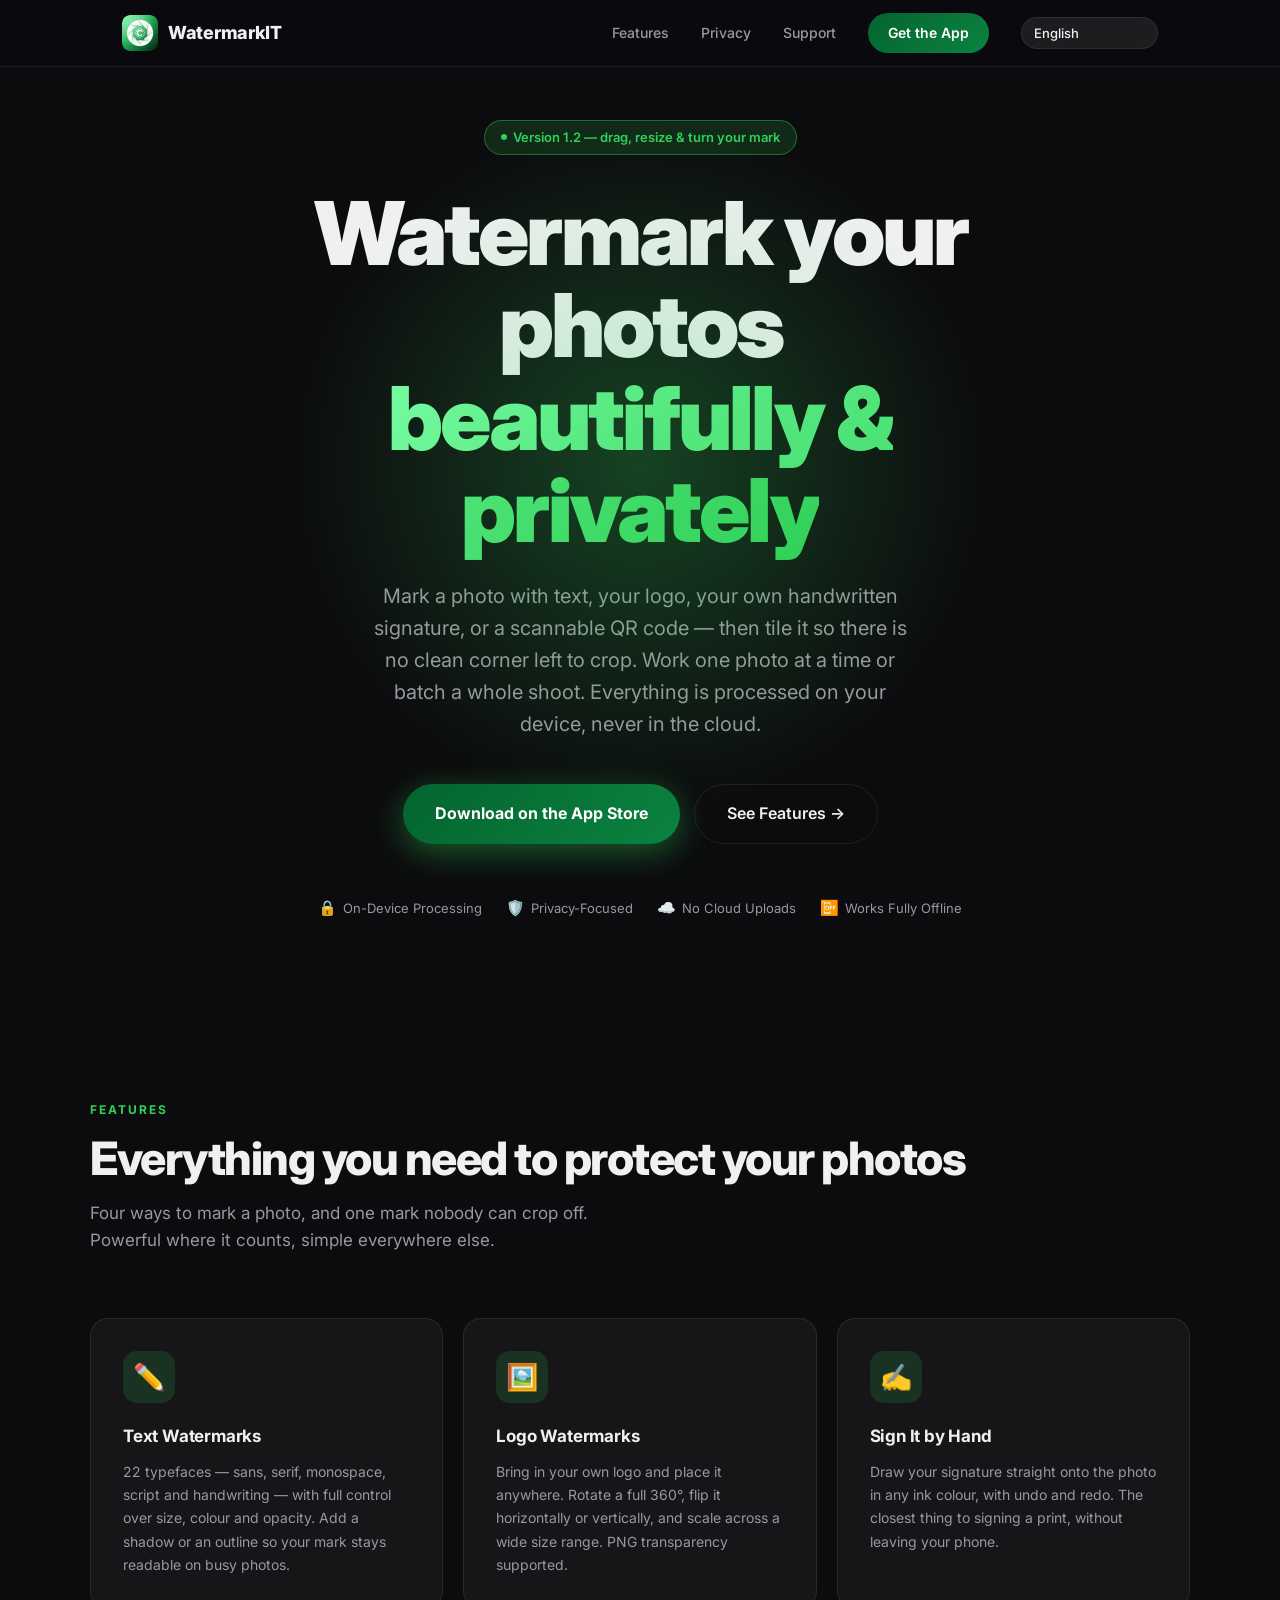
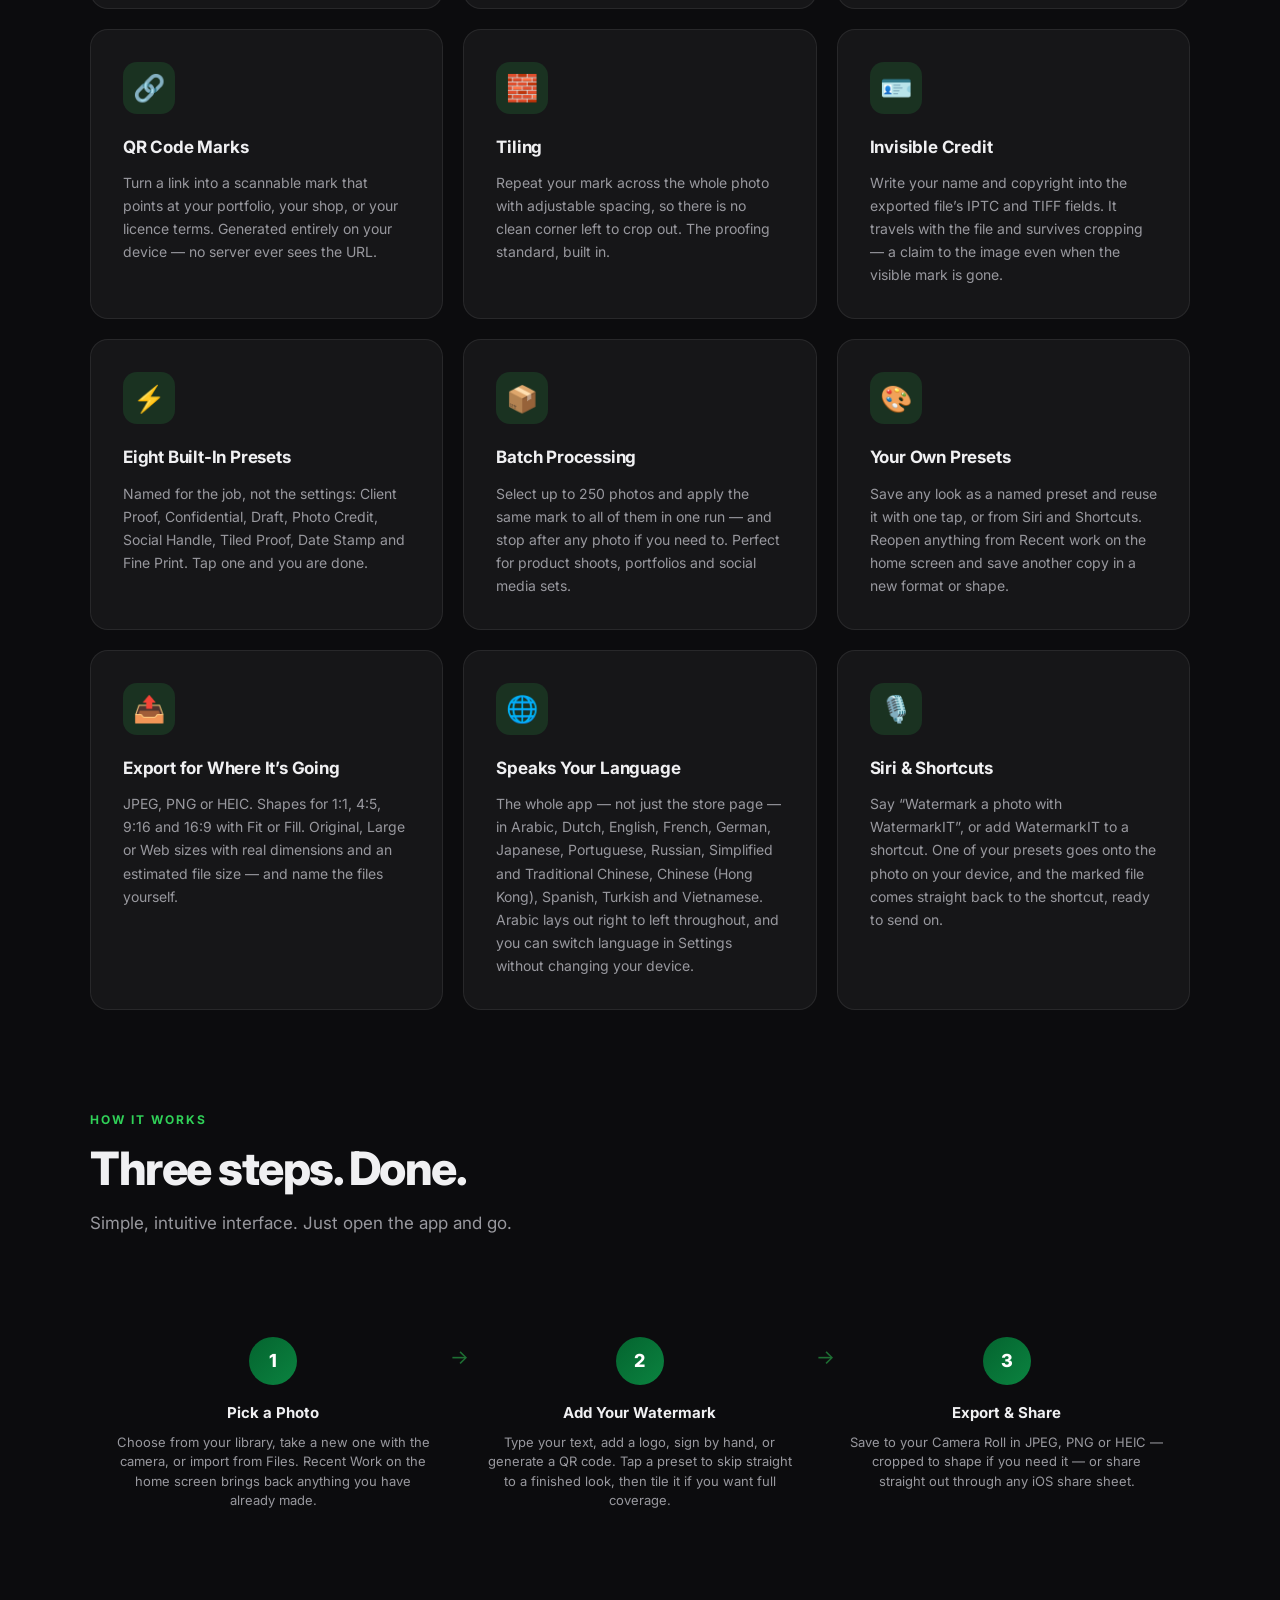
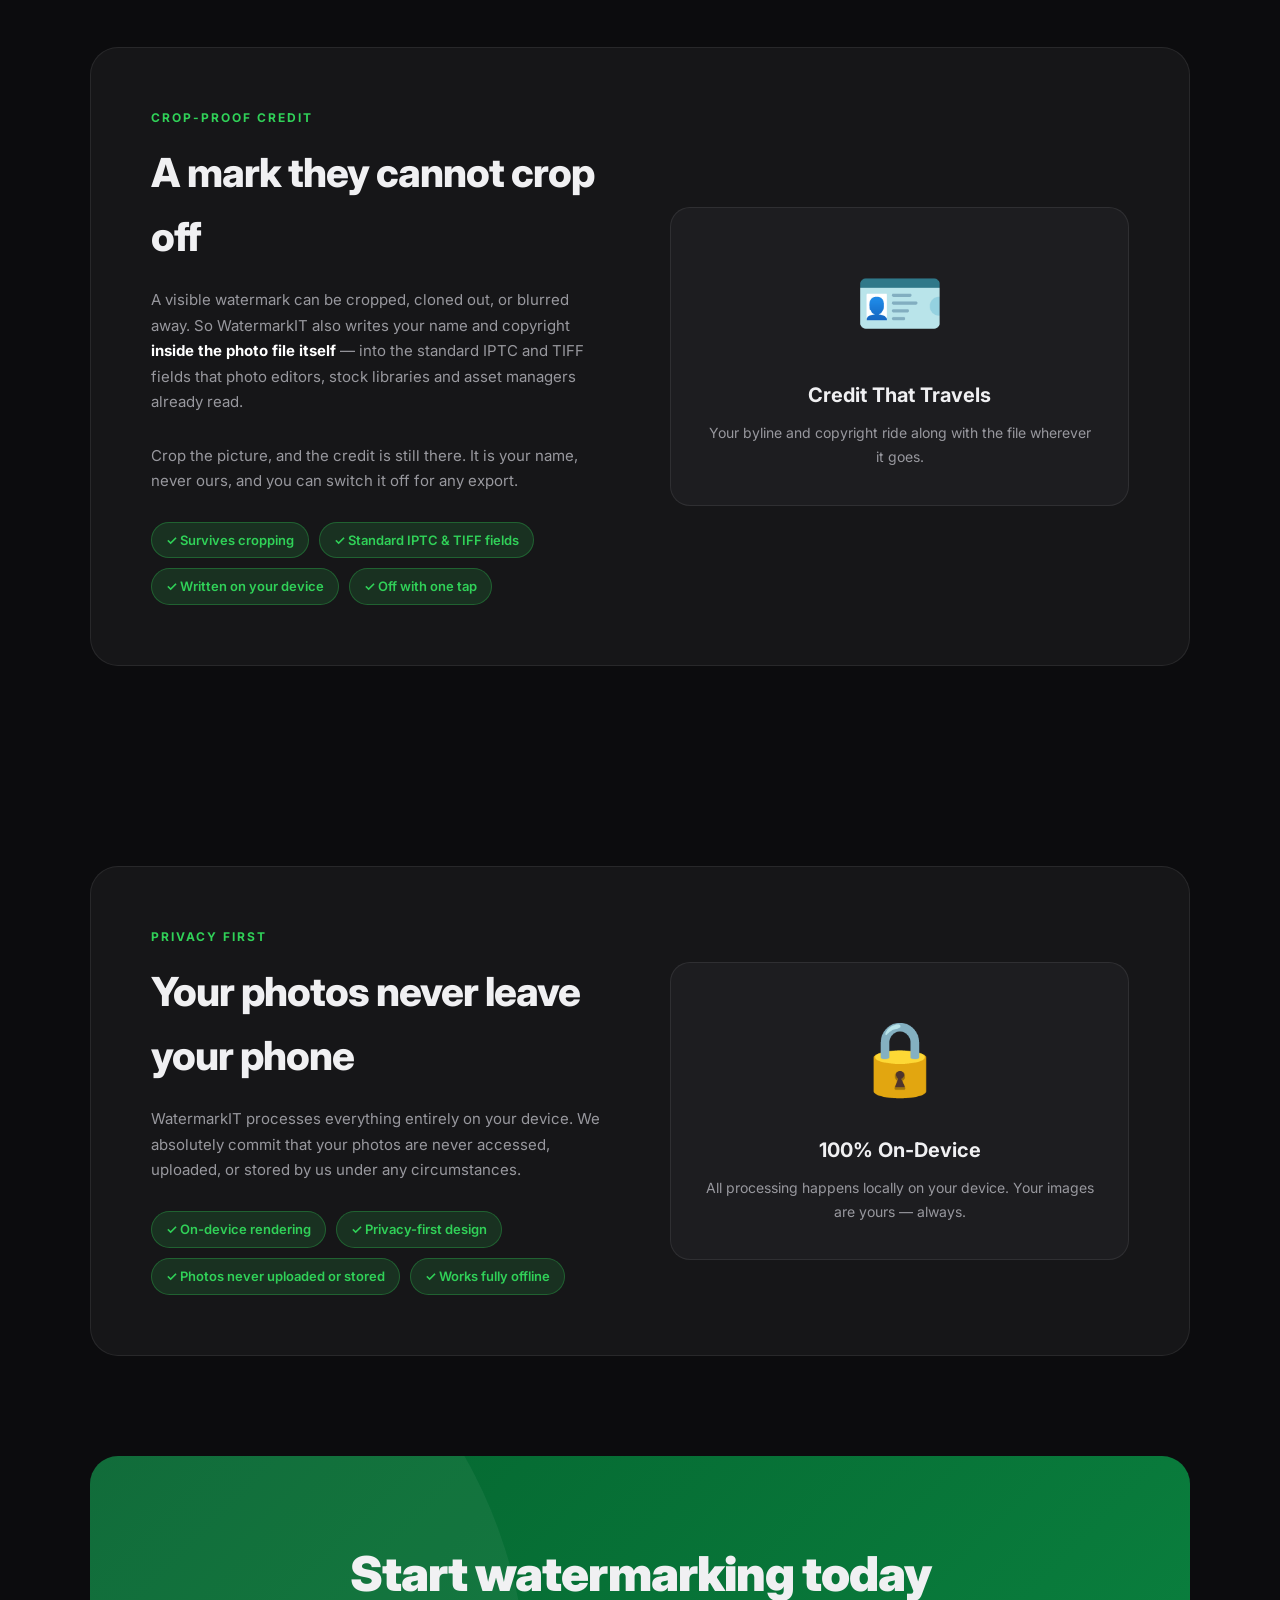
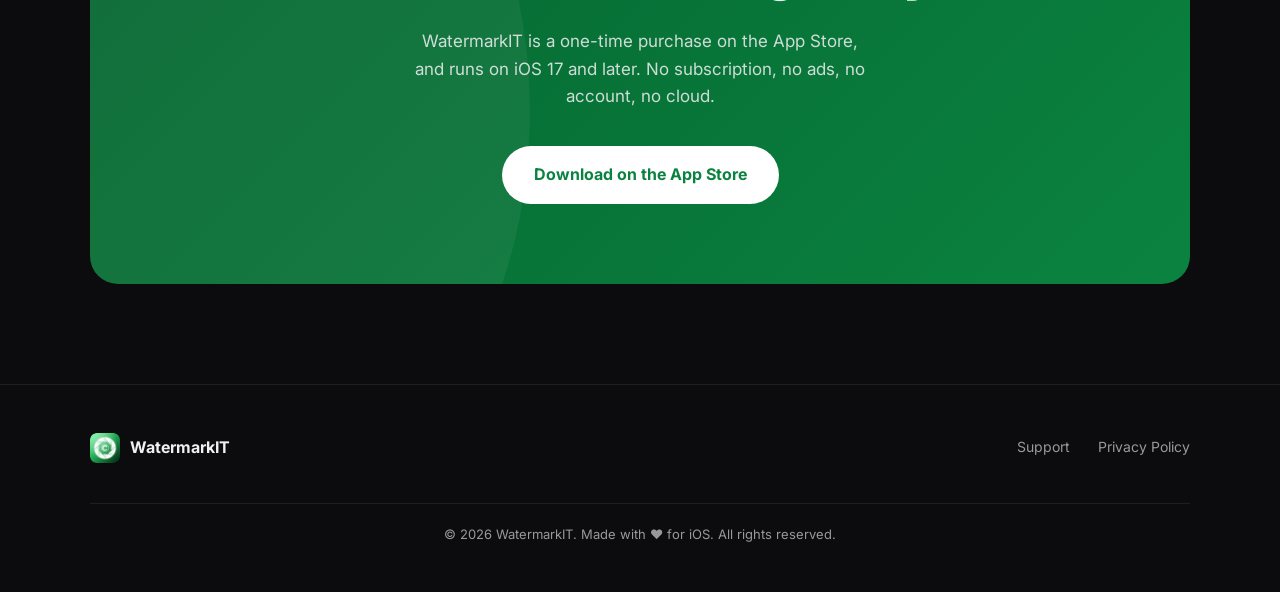
==== commit d88640bb: "Stop calling the app free, and show 1.2 in the badge WatermarkIT has been $5.99 up front since 1.2, " ====
--- a/index.html
+++ b/index.html
@@ -3,8 +3,8 @@
 <head>
   <meta charset="UTF-8" />
   <meta name="viewport" content="width=device-width, initial-scale=1.0" />
-  <title>WatermarkIT — Free Photo Watermark App for iPhone &amp; iPad</title>
-  <meta name="description" content="WatermarkIT is a free, private iOS app for watermarking photos — text, logo, hand-drawn signature, QR code or tiled marks, plus invisible copyright that survives cropping. 100% on-device. iOS 17+." />
+  <title>WatermarkIT — Private Photo Watermark App for iPhone &amp; iPad</title>
+  <meta name="description" content="WatermarkIT is a private iOS app for watermarking photos — text, logo, hand-drawn signature, QR code or tiled marks, plus invisible copyright that survives cropping. 100% on-device. One-time purchase, no subscription. iOS 17+." />
   <link rel="icon" type="image/png" href="appicon.png" />
   <link rel="apple-touch-icon" href="appicon.png" />
   <link rel="preconnect" href="https://fonts.googleapis.com" />
@@ -746,12 +746,12 @@
   "nav.features": "Features",
   "nav.privacy": "Privacy",
   "nav.support": "Support",
-  "nav.cta": "Get it Free",
-  "hero.badge": "Version 1.1.5 — Siri, Shortcuts &amp; 250-photo batches",
+  "nav.cta": "Get the App",
+  "hero.badge": "Version 1.2 — drag, resize &amp; turn your mark",
   "hero.h1a": "Watermark your photos",
   "hero.h1b": "beautifully &amp; privately",
   "hero.sub": "Mark a photo with text, your logo, your own handwritten signature, or a scannable QR code — then tile it so there is no clean corner left to crop. Work one photo at a time or batch a whole shoot. Everything is processed on your device, never in the cloud.",
-  "hero.download": "Download Free on the App Store",
+  "hero.download": "Download on the App Store",
   "hero.features": "See Features →",
   "strip1": "On-Device Processing",
   "strip2": "Privacy-Focused",
@@ -809,8 +809,8 @@
   "priv.vh": "100% On-Device",
   "priv.vp": "All processing happens locally on your device. Your images are yours — always.",
   "cta.h": "Start watermarking today",
-  "cta.p": "WatermarkIT is free on the App Store, and runs on iOS 17 and later. No account, no cloud, no catch.",
-  "cta.btn": "Download Free on the App Store",
+  "cta.p": "WatermarkIT is a one-time purchase on the App Store, and runs on iOS 17 and later. No subscription, no ads, no account, no cloud.",
+  "cta.btn": "Download on the App Store",
   "foot.support": "Support",
   "foot.privacy": "Privacy Policy",
   "foot.copy": "WatermarkIT. Made with ❤️ for iOS. All rights reserved.",
@@ -825,12 +825,12 @@
   "nav.features": "المزايا",
   "nav.privacy": "الخصوصية",
   "nav.support": "الدعم",
-  "nav.cta": "احصل عليه مجانًا",
-  "hero.badge": "الإصدار 1.1.5 — Siri والاختصارات ودفعات حتى 250 صورة",
+  "nav.cta": "احصل على التطبيق",
+  "hero.badge": "الإصدار 1.2 — اسحب علامتك وغيّر حجمها وأدرها",
   "hero.h1a": "ضع علامتك على صورك",
   "hero.h1b": "بأناقة وخصوصية",
   "hero.sub": "ضع على صورتك نصًا أو شعارك أو توقيعك بخط يدك أو رمز QR قابلًا للمسح، ثم كرّره حتى لا تبقى زاوية نظيفة يمكن اقتصاصها. اعمل على صورة واحدة أو على جلسة تصوير كاملة دفعة واحدة. تتم كل المعالجة على جهازك، لا في السحابة.",
-  "hero.download": "نزّله مجانًا من App Store",
+  "hero.download": "نزّله من App Store",
   "hero.features": "استعرض المزايا ←",
   "strip1": "معالجة على الجهاز",
   "strip2": "تركّز على الخصوصية",
@@ -888,8 +888,8 @@
   "priv.vh": "‏100% على الجهاز",
   "priv.vp": "تتم كل المعالجة محليًا على جهازك. صورك لك، دائمًا.",
   "cta.h": "ابدأ وضع علامتك اليوم",
-  "cta.p": "‏WatermarkIT مجاني على App Store، ويعمل على iOS 17 وأحدث. بلا حساب، وبلا سحابة، وبلا مقابل خفي.",
-  "cta.btn": "نزّله مجانًا من App Store",
+  "cta.p": "‏WatermarkIT شراء لمرة واحدة على App Store، ويعمل على iOS 17 وأحدث. بلا اشتراك، وبلا إعلانات، وبلا حساب، وبلا سحابة.",
+  "cta.btn": "نزّله من App Store",
   "foot.support": "الدعم",
   "foot.privacy": "سياسة الخصوصية",
   "foot.copy": "‏WatermarkIT. صُنع بـ ❤️ لـ iOS. جميع الحقوق محفوظة.",
@@ -904,12 +904,12 @@
   "nav.features": "機能",
   "nav.privacy": "プライバシー",
   "nav.support": "サポート",
-  "nav.cta": "無料で入手",
-  "hero.badge": "バージョン 1.1.5 — Siri・ショートカットと最大 250 枚の一括処理",
+  "nav.cta": "アプリを入手",
+  "hero.badge": "バージョン 1.2 — マークをドラッグ・サイズ変更・回転",
   "hero.h1a": "写真に透かしを",
   "hero.h1b": "美しく、プライベートに",
   "hero.sub": "テキスト、ロゴ、手書きの署名、読み取り可能な QR コードで写真に印を付け、タイル状に並べて切り取れる余白をなくします。1 枚ずつでも、撮影一式をまとめてでも。処理はすべてデバイス内で行われ、クラウドには送られません。",
-  "hero.download": "App Store から無料でダウンロード",
+  "hero.download": "App Store からダウンロード",
   "hero.features": "機能を見る →",
   "strip1": "デバイス内で処理",
   "strip2": "プライバシー重視",
@@ -967,8 +967,8 @@
   "priv.vh": "100% デバイス内",
   "priv.vp": "処理はすべてお使いのデバイス内で行われます。あなたの画像は、いつでもあなたのものです。",
   "cta.h": "今日から透かしを",
-  "cta.p": "WatermarkIT は App Store で無料、iOS 17 以降で動作します。アカウントも、クラウドも、裏もありません。",
-  "cta.btn": "App Store から無料でダウンロード",
+  "cta.p": "WatermarkIT は App Store での買い切りアプリで、iOS 17 以降で動作します。サブスクリプションも、広告も、アカウントも、クラウドもありません。",
+  "cta.btn": "App Store からダウンロード",
   "foot.support": "サポート",
   "foot.privacy": "プライバシーポリシー",
   "foot.copy": "WatermarkIT. iOS のために ❤️ を込めて。All rights reserved.",
@@ -983,12 +983,12 @@
   "nav.features": "功能",
   "nav.privacy": "隐私",
   "nav.support": "支持",
-  "nav.cta": "免费获取",
-  "hero.badge": "1.1.5 版本 — Siri、快捷指令与一批最多 250 张",
+  "nav.cta": "获取 App",
+  "hero.badge": "版本 1.2 — 拖动、缩放和旋转你的水印",
   "hero.h1a": "为你的照片加水印",
   "hero.h1b": "既好看，又私密",
   "hero.sub": "用文字、徽标、你亲手写的签名，或一个可扫描的二维码为照片加上标记，再平铺开来，让人找不到可以裁掉的干净角落。可以一张张处理，也可以整组批量处理。所有处理都在你的设备上完成，绝不上传云端。",
-  "hero.download": "从 App Store 免费下载",
+  "hero.download": "在 App Store 下载",
   "hero.features": "查看功能 →",
   "strip1": "设备端处理",
   "strip2": "注重隐私",
@@ -1046,8 +1046,8 @@
   "priv.vh": "100% 设备端",
   "priv.vp": "所有处理都在你的设备本地完成。你的图片始终属于你。",
   "cta.h": "今天就开始加水印",
-  "cta.p": "WatermarkIT 在 App Store 上完全免费，支持 iOS 17 及更高版本。无需账户，不用云端，没有套路。",
-  "cta.btn": "从 App Store 免费下载",
+  "cta.p": "WatermarkIT 在 App Store 上一次购买，永久使用，支持 iOS 17 及更高版本。无订阅、无广告、无需账户、不用云端。",
+  "cta.btn": "在 App Store 下载",
   "foot.support": "支持",
   "foot.privacy": "隐私政策",
   "foot.copy": "WatermarkIT. 为 iOS 用 ❤️ 打造。保留所有权利。",
@@ -1062,12 +1062,12 @@
   "nav.features": "功能",
   "nav.privacy": "隱私",
   "nav.support": "支援",
-  "nav.cta": "免費取得",
-  "hero.badge": "1.1.5 版 — Siri、捷徑與一批最多 250 張",
+  "nav.cta": "取得 App",
+  "hero.badge": "版本 1.2 — 拖移、縮放與旋轉你的浮水印",
   "hero.h1a": "為你的照片加浮水印",
   "hero.h1b": "既好看，又私密",
   "hero.sub": "用文字、標誌、你親手寫的簽名，或一個可掃描的 QR 碼為照片加上標記，再並排重複鋪開，讓人找不到可以裁掉的乾淨角落。可以一張張處理，也可以整組批次處理。所有處理都在你的裝置上完成，絕不上傳雲端。",
-  "hero.download": "從 App Store 免費下載",
+  "hero.download": "在 App Store 下載",
   "hero.features": "查看功能 →",
   "strip1": "裝置端處理",
   "strip2": "重視隱私",
@@ -1125,8 +1125,8 @@
   "priv.vh": "100% 裝置端",
   "priv.vp": "所有處理都在你的裝置本機完成。你的影像始終屬於你。",
   "cta.h": "今天就開始加浮水印",
-  "cta.p": "WatermarkIT 在 App Store 上完全免費，支援 iOS 17 以上版本。不需帳號，不用雲端，沒有附帶條件。",
-  "cta.btn": "從 App Store 免費下載",
+  "cta.p": "WatermarkIT 在 App Store 上一次購買，永久使用，支援 iOS 17 以上版本。無訂閱、無廣告、不需帳號、不用雲端。",
+  "cta.btn": "在 App Store 下載",
   "foot.support": "支援",
   "foot.privacy": "隱私權政策",
   "foot.copy": "WatermarkIT. 為 iOS 用 ❤️ 打造。保留一切權利。",
@@ -1141,12 +1141,12 @@
   "nav.features": "Fonctionnalités",
   "nav.privacy": "Confidentialité",
   "nav.support": "Assistance",
-  "nav.cta": "Obtenir gratuitement",
-  "hero.badge": "Version 1.1.5 — Siri, Raccourcis et lots de 250 photos",
+  "nav.cta": "Obtenir l’app",
+  "hero.badge": "Version 1.2 — déplacez, redimensionnez et faites pivoter votre filigrane",
   "hero.h1a": "Filigranez vos photos",
   "hero.h1b": "avec élégance et discrétion",
   "hero.sub": "Marquez une photo avec du texte, votre logo, votre propre signature manuscrite ou un code QR scannable — puis mettez-la en mosaïque pour ne laisser aucun coin net à recadrer. Travaillez photo par photo ou traitez tout un shooting par lot. Tout est traité sur votre appareil, jamais dans le cloud.",
-  "hero.download": "Télécharger gratuitement sur l’App Store",
+  "hero.download": "Télécharger dans l’App Store",
   "hero.features": "Voir les fonctionnalités →",
   "strip1": "Traitement sur l’appareil",
   "strip2": "Axé sur la confidentialité",
@@ -1204,8 +1204,8 @@
   "priv.vh": "100 % sur l’appareil",
   "priv.vp": "Tout le traitement se fait localement sur votre appareil. Vos images vous appartiennent — toujours.",
   "cta.h": "Commencez à filigraner dès aujourd’hui",
-  "cta.p": "WatermarkIT est gratuit sur l’App Store et fonctionne sous iOS 17 et versions ultérieures. Pas de compte, pas de cloud, pas de piège.",
-  "cta.btn": "Télécharger gratuitement sur l’App Store",
+  "cta.p": "WatermarkIT s’achète une seule fois sur l’App Store et fonctionne sous iOS 17 et versions ultérieures. Pas d’abonnement, pas de publicité, pas de compte, pas de cloud.",
+  "cta.btn": "Télécharger dans l’App Store",
   "foot.support": "Assistance",
   "foot.privacy": "Politique de confidentialité",
   "foot.copy": "WatermarkIT. Conçu avec ❤️ pour iOS. Tous droits réservés.",
@@ -1220,12 +1220,12 @@
   "nav.features": "Funktionen",
   "nav.privacy": "Datenschutz",
   "nav.support": "Support",
-  "nav.cta": "Kostenlos holen",
-  "hero.badge": "Version 1.1.5 — Siri, Kurzbefehle &amp; Stapel mit 250 Fotos",
+  "nav.cta": "App laden",
+  "hero.badge": "Version 1.2 — Wasserzeichen ziehen, skalieren und drehen",
   "hero.h1a": "Versehen Sie Ihre Fotos mit einem Wasserzeichen",
   "hero.h1b": "schön und privat",
   "hero.sub": "Markieren Sie ein Foto mit Text, Ihrem Logo, Ihrer eigenen handgeschriebenen Unterschrift oder einem scanbaren QR-Code — und kacheln Sie es dann, sodass keine saubere Ecke zum Zuschneiden übrig bleibt. Bearbeiten Sie ein Foto nach dem anderen oder gleich ein ganzes Shooting als Stapel. Alles wird auf Ihrem Gerät verarbeitet, niemals in der Cloud.",
-  "hero.download": "Kostenlos im App Store laden",
+  "hero.download": "Laden im App Store",
   "hero.features": "Funktionen ansehen →",
   "strip1": "Verarbeitung auf dem Gerät",
   "strip2": "Datenschutzorientiert",
@@ -1283,8 +1283,8 @@
   "priv.vh": "100 % auf dem Gerät",
   "priv.vp": "Die gesamte Verarbeitung erfolgt lokal auf Ihrem Gerät. Ihre Bilder gehören Ihnen — immer.",
   "cta.h": "Fangen Sie heute mit Wasserzeichen an",
-  "cta.p": "WatermarkIT ist im App Store kostenlos und läuft unter iOS 17 und neuer. Kein Konto, keine Cloud, kein Haken.",
-  "cta.btn": "Kostenlos im App Store laden",
+  "cta.p": "WatermarkIT ist ein Einmalkauf im App Store und läuft unter iOS 17 und neuer. Kein Abo, keine Werbung, kein Konto, keine Cloud.",
+  "cta.btn": "Laden im App Store",
   "foot.support": "Support",
   "foot.privacy": "Datenschutzerklärung",
   "foot.copy": "WatermarkIT. Mit ❤️ für iOS gemacht. Alle Rechte vorbehalten.",
@@ -1299,12 +1299,12 @@
   "nav.features": "Возможности",
   "nav.privacy": "Конфиденциальность",
   "nav.support": "Поддержка",
-  "nav.cta": "Получить бесплатно",
-  "hero.badge": "Версия 1.1.5 — Siri, Команды и пакеты до 250 фото",
+  "nav.cta": "Скачать",
+  "hero.badge": "Версия 1.2 — перетаскивайте, масштабируйте и поворачивайте знак",
   "hero.h1a": "Ставьте водяные знаки на фото",
   "hero.h1b": "красиво и приватно",
   "hero.sub": "Отметьте фото текстом, своим логотипом, собственной рукописной подписью или QR-кодом для сканирования — а затем замостите его знаком по всей площади, чтобы не осталось чистого угла для обрезки. Работайте с одним фото или обрабатывайте пакетом всю съёмку. Всё обрабатывается на вашем устройстве, никогда в облаке.",
-  "hero.download": "Скачать бесплатно в App Store",
+  "hero.download": "Загрузите в App Store",
   "hero.features": "Смотреть возможности →",
   "strip1": "Обработка на устройстве",
   "strip2": "Ориентация на приватность",
@@ -1362,8 +1362,8 @@
   "priv.vh": "100 % на устройстве",
   "priv.vp": "Вся обработка происходит локально на вашем устройстве. Ваши изображения принадлежат только вам — всегда.",
   "cta.h": "Начните ставить водяные знаки сегодня",
-  "cta.p": "WatermarkIT бесплатен в App Store и работает на iOS 17 и новее. Без аккаунта, без облака, без подвоха.",
-  "cta.btn": "Скачать бесплатно в App Store",
+  "cta.p": "WatermarkIT покупается в App Store один раз и работает на iOS 17 и новее. Без подписки, без рекламы, без аккаунта, без облака.",
+  "cta.btn": "Загрузите в App Store",
   "foot.support": "Поддержка",
   "foot.privacy": "Политика конфиденциальности",
   "foot.copy": "WatermarkIT. Сделано с ❤️ для iOS. Все права защищены.",
@@ -1378,12 +1378,12 @@
   "nav.features": "Functies",
   "nav.privacy": "Privacy",
   "nav.support": "Ondersteuning",
-  "nav.cta": "Gratis downloaden",
-  "hero.badge": "Versie 1.1.5 — Siri, Opdrachten en batches van 250 foto’s",
+  "nav.cta": "Download de app",
+  "hero.badge": "Versie 1.2 — sleep, schaal en draai je watermerk",
   "hero.h1a": "Voorzie je foto’s van een watermerk",
   "hero.h1b": "mooi en privé",
   "hero.sub": "Markeer een foto met tekst, je logo, je eigen handgeschreven handtekening of een scanbare QR-code — en leg er dan tegels van neer, zodat er geen schone hoek overblijft om bij te snijden. Werk foto voor foto of verwerk een hele shoot in batch. Alles wordt op je apparaat verwerkt, nooit in de cloud.",
-  "hero.download": "Gratis downloaden in de App Store",
+  "hero.download": "Download in de App Store",
   "hero.features": "Bekijk functies →",
   "strip1": "Verwerking op het apparaat",
   "strip2": "Gericht op privacy",
@@ -1441,8 +1441,8 @@
   "priv.vh": "100% op het apparaat",
   "priv.vp": "Alle verwerking gebeurt lokaal op je apparaat. Je afbeeldingen zijn van jou — altijd.",
   "cta.h": "Begin vandaag met watermerken",
-  "cta.p": "WatermarkIT is gratis in de App Store en werkt op iOS 17 en nieuwer. Geen account, geen cloud, geen addertje onder het gras.",
-  "cta.btn": "Gratis downloaden in de App Store",
+  "cta.p": "WatermarkIT koop je één keer in de App Store en werkt op iOS 17 en nieuwer. Geen abonnement, geen advertenties, geen account, geen cloud.",
+  "cta.btn": "Download in de App Store",
   "foot.support": "Ondersteuning",
   "foot.privacy": "Privacybeleid",
   "foot.copy": "WatermarkIT. Gemaakt met ❤️ voor iOS. Alle rechten voorbehouden.",
@@ -1457,12 +1457,12 @@
   "nav.features": "Tính năng",
   "nav.privacy": "Quyền riêng tư",
   "nav.support": "Hỗ trợ",
-  "nav.cta": "Nhận miễn phí",
-  "hero.badge": "Phiên bản 1.1.5 — Siri, Phím tắt và 250 ảnh mỗi lượt",
+  "nav.cta": "Tải ứng dụng",
+  "hero.badge": "Phiên bản 1.2 — kéo, đổi cỡ và xoay hình mờ",
   "hero.h1a": "Đóng hình mờ cho ảnh của bạn",
   "hero.h1b": "đẹp mắt và riêng tư",
   "hero.sub": "Đánh dấu một bức ảnh bằng văn bản, logo, chữ ký viết tay của riêng bạn, hoặc mã QR có thể quét — rồi lát kín để không còn góc sạch nào để cắt. Xử lý từng ảnh một hoặc xử lý hàng loạt cả buổi chụp. Mọi thứ đều được xử lý trên thiết bị của bạn, không bao giờ trên đám mây.",
-  "hero.download": "Tải miễn phí trên App Store",
+  "hero.download": "Tải về trên App Store",
   "hero.features": "Xem tính năng →",
   "strip1": "Xử lý trên thiết bị",
   "strip2": "Chú trọng quyền riêng tư",
@@ -1520,8 +1520,8 @@
   "priv.vh": "100% trên thiết bị",
   "priv.vp": "Toàn bộ quá trình xử lý diễn ra cục bộ trên thiết bị của bạn. Ảnh của bạn luôn thuộc về bạn.",
   "cta.h": "Bắt đầu đóng hình mờ ngay hôm nay",
-  "cta.p": "WatermarkIT miễn phí trên App Store, và chạy trên iOS 17 trở lên. Không tài khoản, không đám mây, không cài bẫy.",
-  "cta.btn": "Tải miễn phí trên App Store",
+  "cta.p": "WatermarkIT mua một lần trên App Store và chạy trên iOS 17 trở lên. Không thuê bao, không quảng cáo, không tài khoản, không đám mây.",
+  "cta.btn": "Tải về trên App Store",
   "foot.support": "Hỗ trợ",
   "foot.privacy": "Chính sách quyền riêng tư",
   "foot.copy": "WatermarkIT. Được làm với ❤️ cho iOS. Bảo lưu mọi quyền.",
@@ -1536,12 +1536,12 @@
   "nav.features": "Özellikler",
   "nav.privacy": "Gizlilik",
   "nav.support": "Destek",
-  "nav.cta": "Ücretsiz edinin",
-  "hero.badge": "Sürüm 1.1.5 — Siri, Kestirmeler ve 250 fotoğraflık toplu işlem",
+  "nav.cta": "Uygulamayı Edinin",
+  "hero.badge": "Sürüm 1.2 — filigranınızı sürükleyin, boyutlandırın ve döndürün",
   "hero.h1a": "Fotoğraflarınıza filigran ekleyin",
   "hero.h1b": "şık ve gizli biçimde",
   "hero.sub": "Bir fotoğrafı metinle, logonuzla, kendi el yazınızla attığınız imzayla veya taranabilir bir QR koduyla işaretleyin — sonra kırpılacak temiz bir köşe kalmasın diye döşeyin. Tek tek fotoğrafla çalışın ya da bütün bir çekimi toplu işleyin. Her şey cihazınızda işlenir, asla bulutta değil.",
-  "hero.download": "App Store’dan ücretsiz indirin",
+  "hero.download": "App Store’dan İndirin",
   "hero.features": "Özellikleri görün →",
   "strip1": "Cihaz üzerinde işleme",
   "strip2": "Gizliliğe odaklı",
@@ -1599,8 +1599,8 @@
   "priv.vh": "%100 Cihaz Üzerinde",
   "priv.vp": "Tüm işleme cihazınızda, yerel olarak gerçekleşir. Görselleriniz her zaman size aittir.",
   "cta.h": "Bugün filigran eklemeye başlayın",
-  "cta.p": "WatermarkIT App Store’da ücretsizdir ve iOS 17 ve üzerinde çalışır. Hesap yok, bulut yok, gizli şart yok.",
-  "cta.btn": "App Store’dan ücretsiz indirin",
+  "cta.p": "WatermarkIT, App Store’da bir kez satın alınır ve iOS 17 ve üzerinde çalışır. Abonelik yok, reklam yok, hesap yok, bulut yok.",
+  "cta.btn": "App Store’dan İndirin",
   "foot.support": "Destek",
   "foot.privacy": "Gizlilik Politikası",
   "foot.copy": "WatermarkIT. iOS için ❤️ ile yapıldı. Tüm hakları saklıdır.",
@@ -1615,12 +1615,12 @@
   "nav.features": "Funciones",
   "nav.privacy": "Privacidad",
   "nav.support": "Soporte",
-  "nav.cta": "Obtener gratis",
-  "hero.badge": "Versión 1.1.5 — Siri, Atajos y lotes de 250 fotos",
+  "nav.cta": "Obtén la app",
+  "hero.badge": "Versión 1.2 — arrastra, cambia el tamaño y gira tu marca",
   "hero.h1a": "Marca tus fotos con marca de agua",
   "hero.h1b": "con estilo y privacidad",
   "hero.sub": "Marca una foto con texto, tu logotipo, tu propia firma escrita a mano o un código QR escaneable — y luego repítela en mosaico para que no quede ninguna esquina limpia que recortar. Trabaja con una foto a la vez o procesa toda una sesión por lotes. Todo se procesa en tu dispositivo, nunca en la nube.",
-  "hero.download": "Descargar gratis en la App Store",
+  "hero.download": "Descárgala en el App Store",
   "hero.features": "Ver funciones →",
   "strip1": "Procesamiento en el dispositivo",
   "strip2": "Enfocado en la privacidad",
@@ -1678,8 +1678,8 @@
   "priv.vh": "100% en el dispositivo",
   "priv.vp": "Todo el procesamiento ocurre localmente en tu dispositivo. Tus imágenes son tuyas — siempre.",
   "cta.h": "Empieza a poner marcas de agua hoy",
-  "cta.p": "WatermarkIT es gratis en la App Store y funciona en iOS 17 y versiones posteriores. Sin cuenta, sin nube, sin trampa.",
-  "cta.btn": "Descargar gratis en la App Store",
+  "cta.p": "WatermarkIT es una compra única en el App Store y funciona en iOS 17 y posteriores. Sin suscripción, sin anuncios, sin cuenta, sin nube.",
+  "cta.btn": "Descárgala en el App Store",
   "foot.support": "Soporte",
   "foot.privacy": "Política de privacidad",
   "foot.copy": "WatermarkIT. Hecho con ❤️ para iOS. Todos los derechos reservados.",
@@ -1694,12 +1694,12 @@
   "nav.features": "Recursos",
   "nav.privacy": "Privacidade",
   "nav.support": "Suporte",
-  "nav.cta": "Obter grátis",
-  "hero.badge": "Versão 1.1.5 — Siri, Atalhos e lotes de 250 fotos",
+  "nav.cta": "Baixe o app",
+  "hero.badge": "Versão 1.2 — arraste, redimensione e gire sua marca",
   "hero.h1a": "Coloque marca d’água nas suas fotos",
   "hero.h1b": "com elegância e privacidade",
   "hero.sub": "Marque uma foto com texto, seu logotipo, sua própria assinatura manuscrita ou um código QR escaneável — depois coloque em mosaico para não sobrar nenhum canto limpo para recortar. Trabalhe foto por foto ou processe em lote uma sessão inteira. Tudo é processado no seu aparelho, nunca na nuvem.",
-  "hero.download": "Baixar grátis na App Store",
+  "hero.download": "Baixar na App Store",
   "hero.features": "Ver recursos →",
   "strip1": "Processamento no aparelho",
   "strip2": "Focado em privacidade",
@@ -1757,8 +1757,8 @@
   "priv.vh": "100% no aparelho",
   "priv.vp": "Todo o processamento acontece localmente no seu aparelho. Suas imagens são suas — sempre.",
   "cta.h": "Comece a colocar marca d’água hoje",
-  "cta.p": "O WatermarkIT é grátis na App Store e funciona no iOS 17 e versões mais recentes. Sem conta, sem nuvem, sem pegadinha.",
-  "cta.btn": "Baixar grátis na App Store",
+  "cta.p": "O WatermarkIT é uma compra única na App Store e funciona no iOS 17 ou posterior. Sem assinatura, sem anúncios, sem conta, sem nuvem.",
+  "cta.btn": "Baixar na App Store",
   "foot.support": "Suporte",
   "foot.privacy": "Política de Privacidade",
   "foot.copy": "WatermarkIT. Feito com ❤️ para iOS. Todos os direitos reservados.",
@@ -1773,12 +1773,12 @@
   "nav.features": "功能",
   "nav.privacy": "私隱",
   "nav.support": "支援",
-  "nav.cta": "免費下載",
-  "hero.badge": "1.1.5 版 — Siri、捷徑，一批最多 250 張",
+  "nav.cta": "取得 App",
+  "hero.badge": "版本 1.2 — 拖移、縮放及旋轉你的水印",
   "hero.h1a": "為你嘅相片加浮水印",
   "hero.h1b": "靚又私隱",
   "hero.sub": "用文字、標誌、你親手寫嘅簽名，或者一個可以掃描嘅 QR 碼為相片加上標記，再平鋪成幅相都冇乾淨嘅角落畀人剪走。可以一張張處理，亦可以成套相一齊批次處理。所有嘢都喺你部裝置度處理，唔會經雲端。",
-  "hero.download": "喺 App Store 免費下載",
+  "hero.download": "在 App Store 下載",
   "hero.features": "睇吓功能 →",
   "strip1": "裝置端處理",
   "strip2": "重視私隱",
@@ -1836,8 +1836,8 @@
   "priv.vh": "100% 裝置端",
   "priv.vp": "所有處理都喺你部裝置本機完成。你嘅影像永遠都係屬於你嘅。",
   "cta.h": "今日就開始加浮水印",
-  "cta.p": "WatermarkIT 喺 App Store 上完全免費，支援 iOS 17 或以上版本。唔使開戶口，唔使用雲端，冇任何附帶條件。",
-  "cta.btn": "喺 App Store 免費下載",
+  "cta.p": "WatermarkIT 在 App Store 上一次購買，永久使用，支援 iOS 17 或以上版本。無訂閱、無廣告、不需帳戶、不用雲端。",
+  "cta.btn": "在 App Store 下載",
   "foot.support": "支援",
   "foot.privacy": "私隱政策",
   "foot.copy": "WatermarkIT. 為 iOS 用 ❤️ 打造。保留一切權利。",
@@ -1852,12 +1852,12 @@
   "nav.features": "Funciones",
   "nav.privacy": "Privacidad",
   "nav.support": "Soporte",
-  "nav.cta": "Conseguirla gratis",
-  "hero.badge": "Versión 1.1.5 — Siri, Atajos y lotes de 250 fotos",
+  "nav.cta": "Consigue la app",
+  "hero.badge": "Versión 1.2 — arrastra, redimensiona y gira tu marca",
   "hero.h1a": "Pon una marca de agua a tus fotos",
   "hero.h1b": "con estilo y privacidad",
   "hero.sub": "Marca una foto con texto, tu logotipo, tu propia firma escrita a mano o un código QR escaneable — y ponla luego en mosaico para que no quede ni una esquina limpia que recortar. Trabaja foto a foto o procesa una sesión entera por lotes. Todo se procesa en tu dispositivo, nunca en la nube.",
-  "hero.download": "Descargar gratis en la App Store",
+  "hero.download": "Descárgala en el App Store",
   "hero.features": "Ver funciones →",
   "strip1": "Procesamiento en el dispositivo",
   "strip2": "Centrada en la privacidad",
@@ -1915,8 +1915,8 @@
   "priv.vh": "100% en el dispositivo",
   "priv.vp": "Todo el procesamiento ocurre localmente en tu dispositivo. Tus imágenes son tuyas — siempre.",
   "cta.h": "Empieza hoy a poner marcas de agua",
-  "cta.p": "WatermarkIT es gratis en la App Store y funciona en iOS 17 y versiones posteriores. Sin cuenta, sin nube, sin letra pequeña.",
-  "cta.btn": "Descargar gratis en la App Store",
+  "cta.p": "WatermarkIT es una compra única en el App Store y funciona en iOS 17 y posteriores. Sin suscripción, sin anuncios, sin cuenta, sin nube.",
+  "cta.btn": "Descárgala en el App Store",
   "foot.support": "Soporte",
   "foot.privacy": "Política de privacidad",
   "foot.copy": "WatermarkIT. Hecho con ❤️ para iOS. Todos los derechos reservados.",
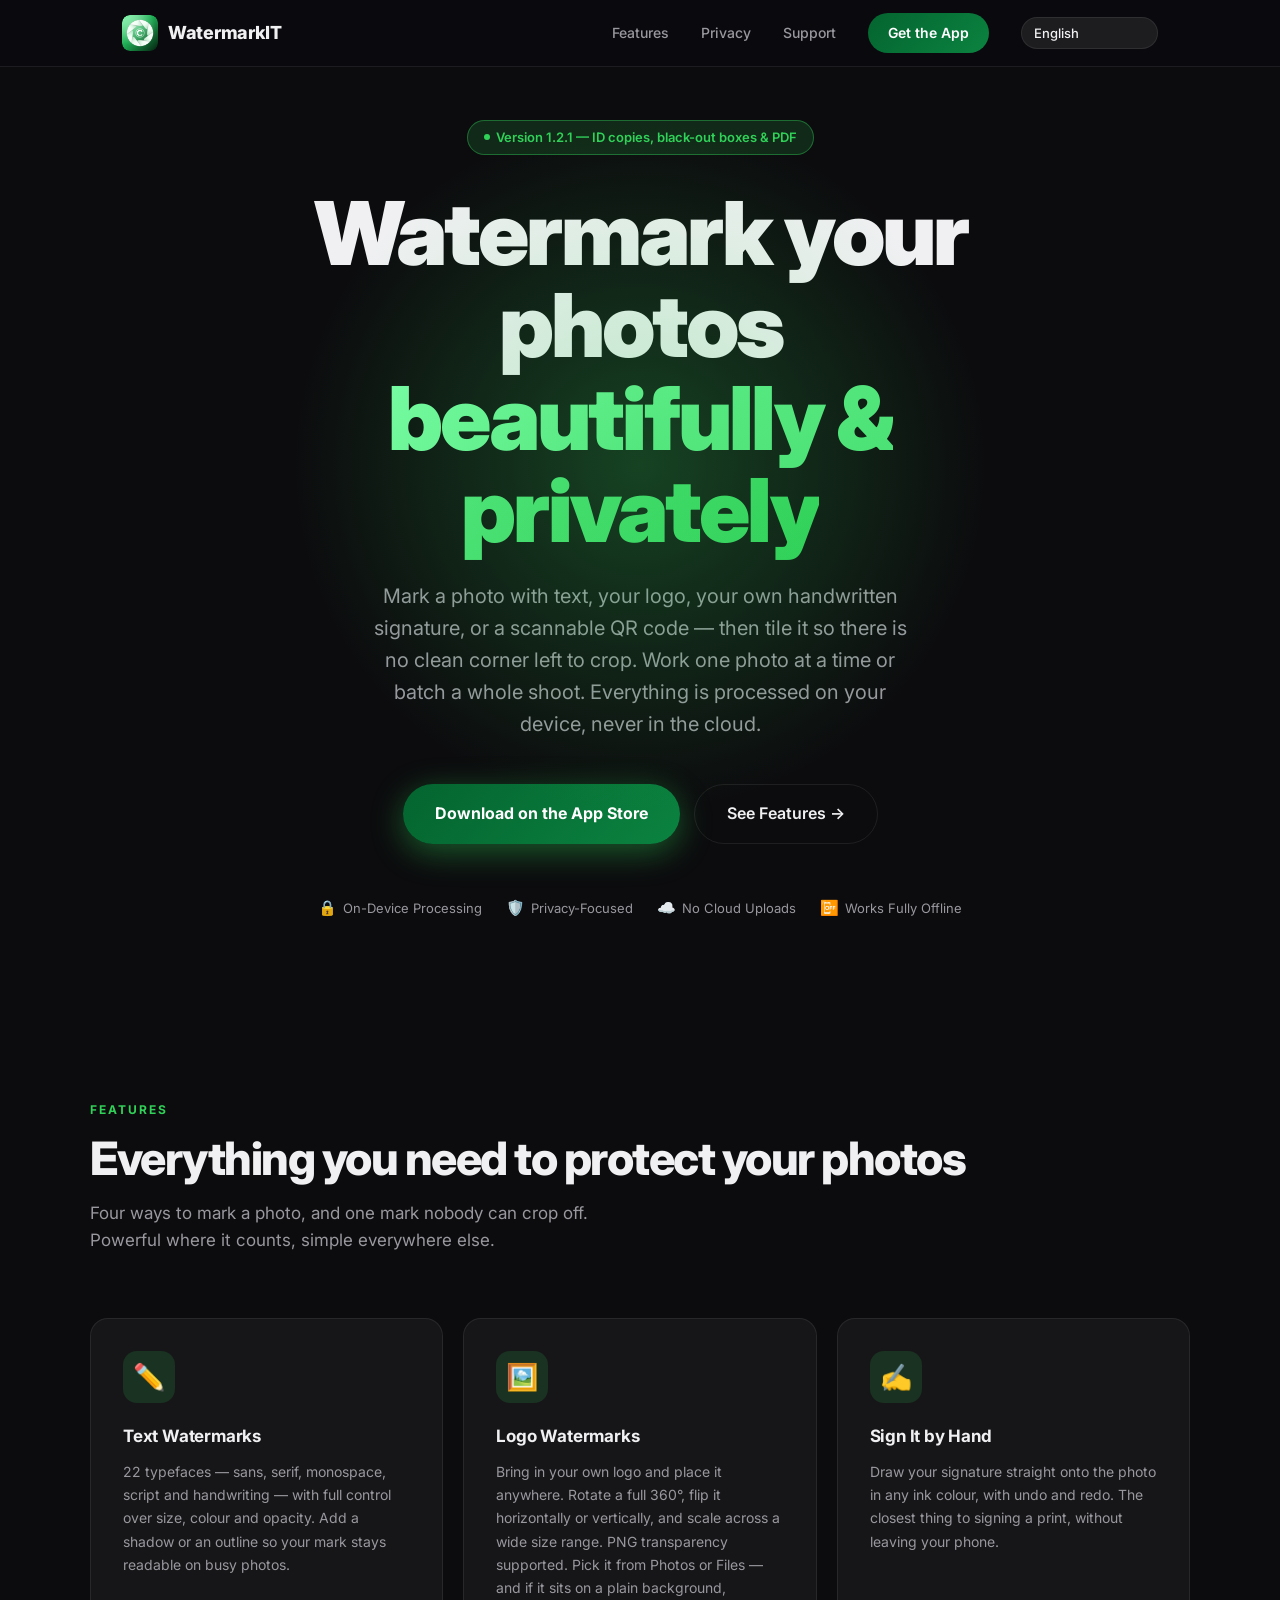
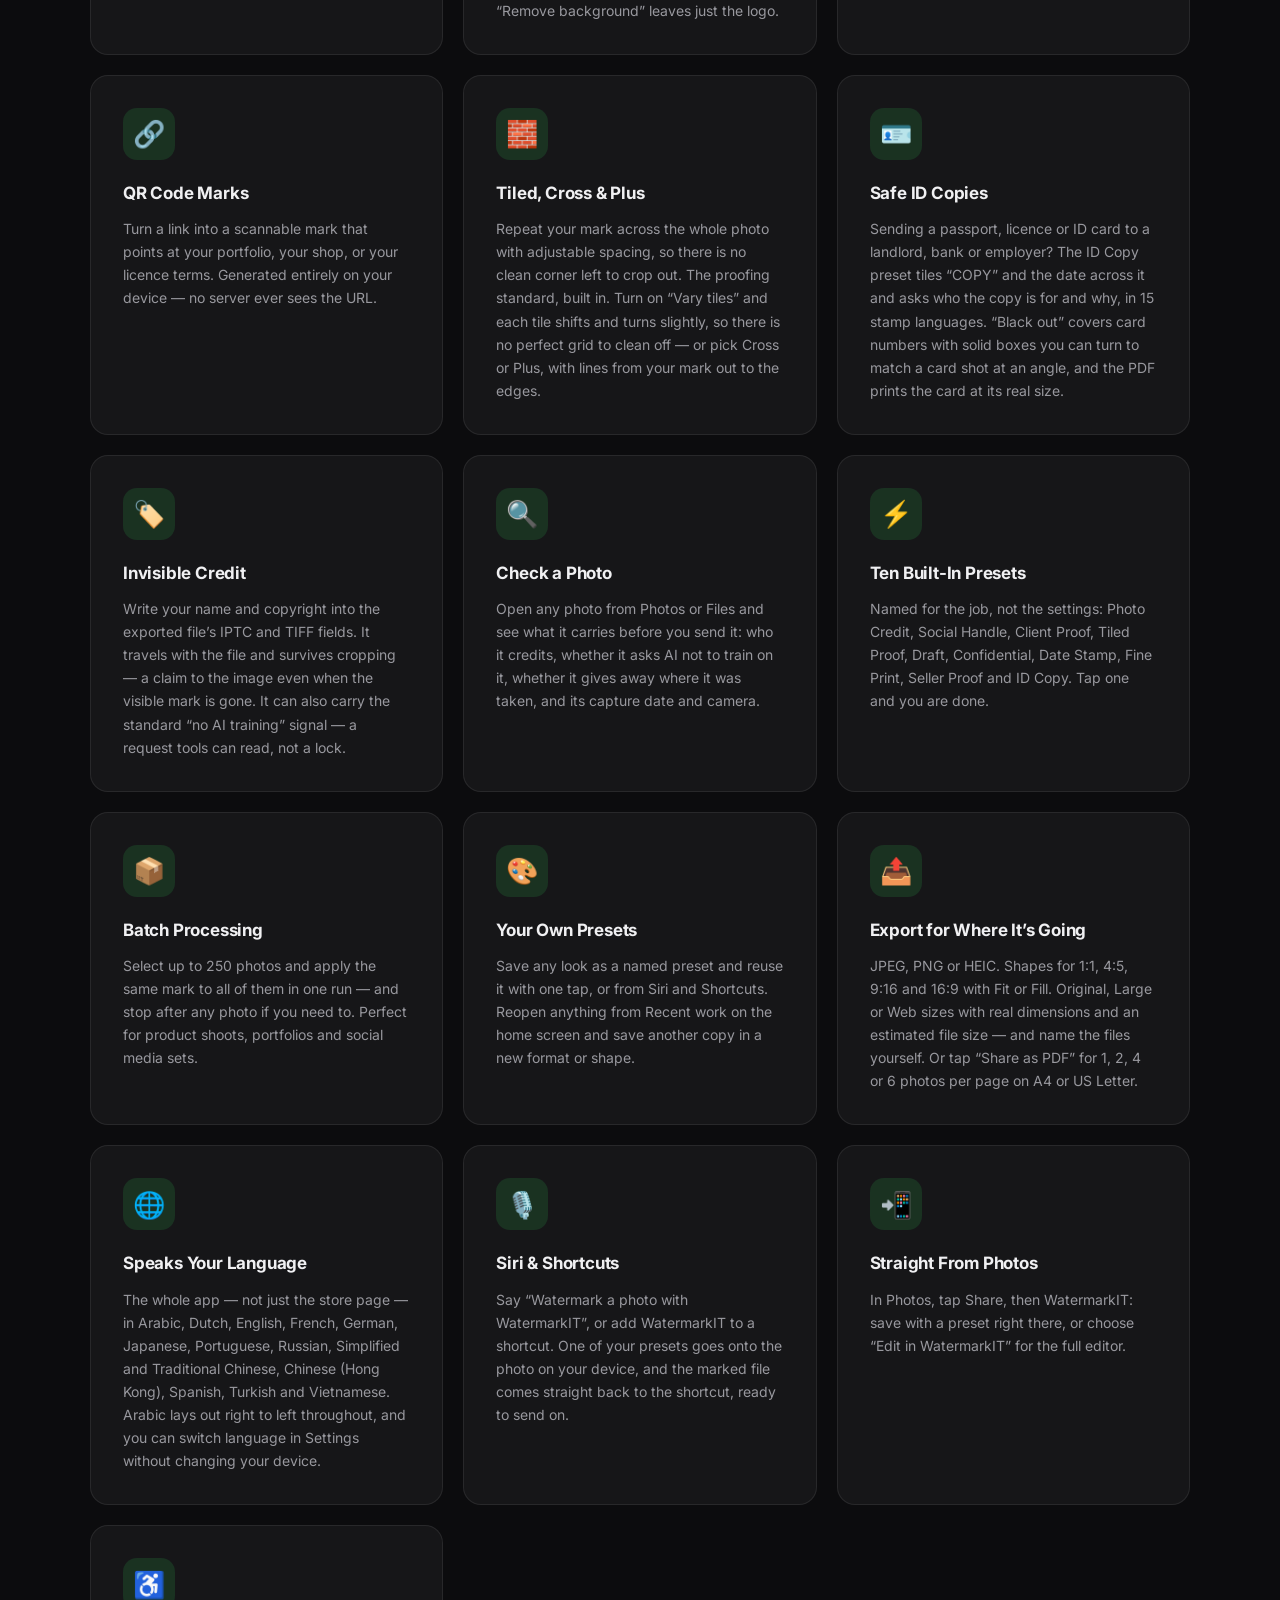
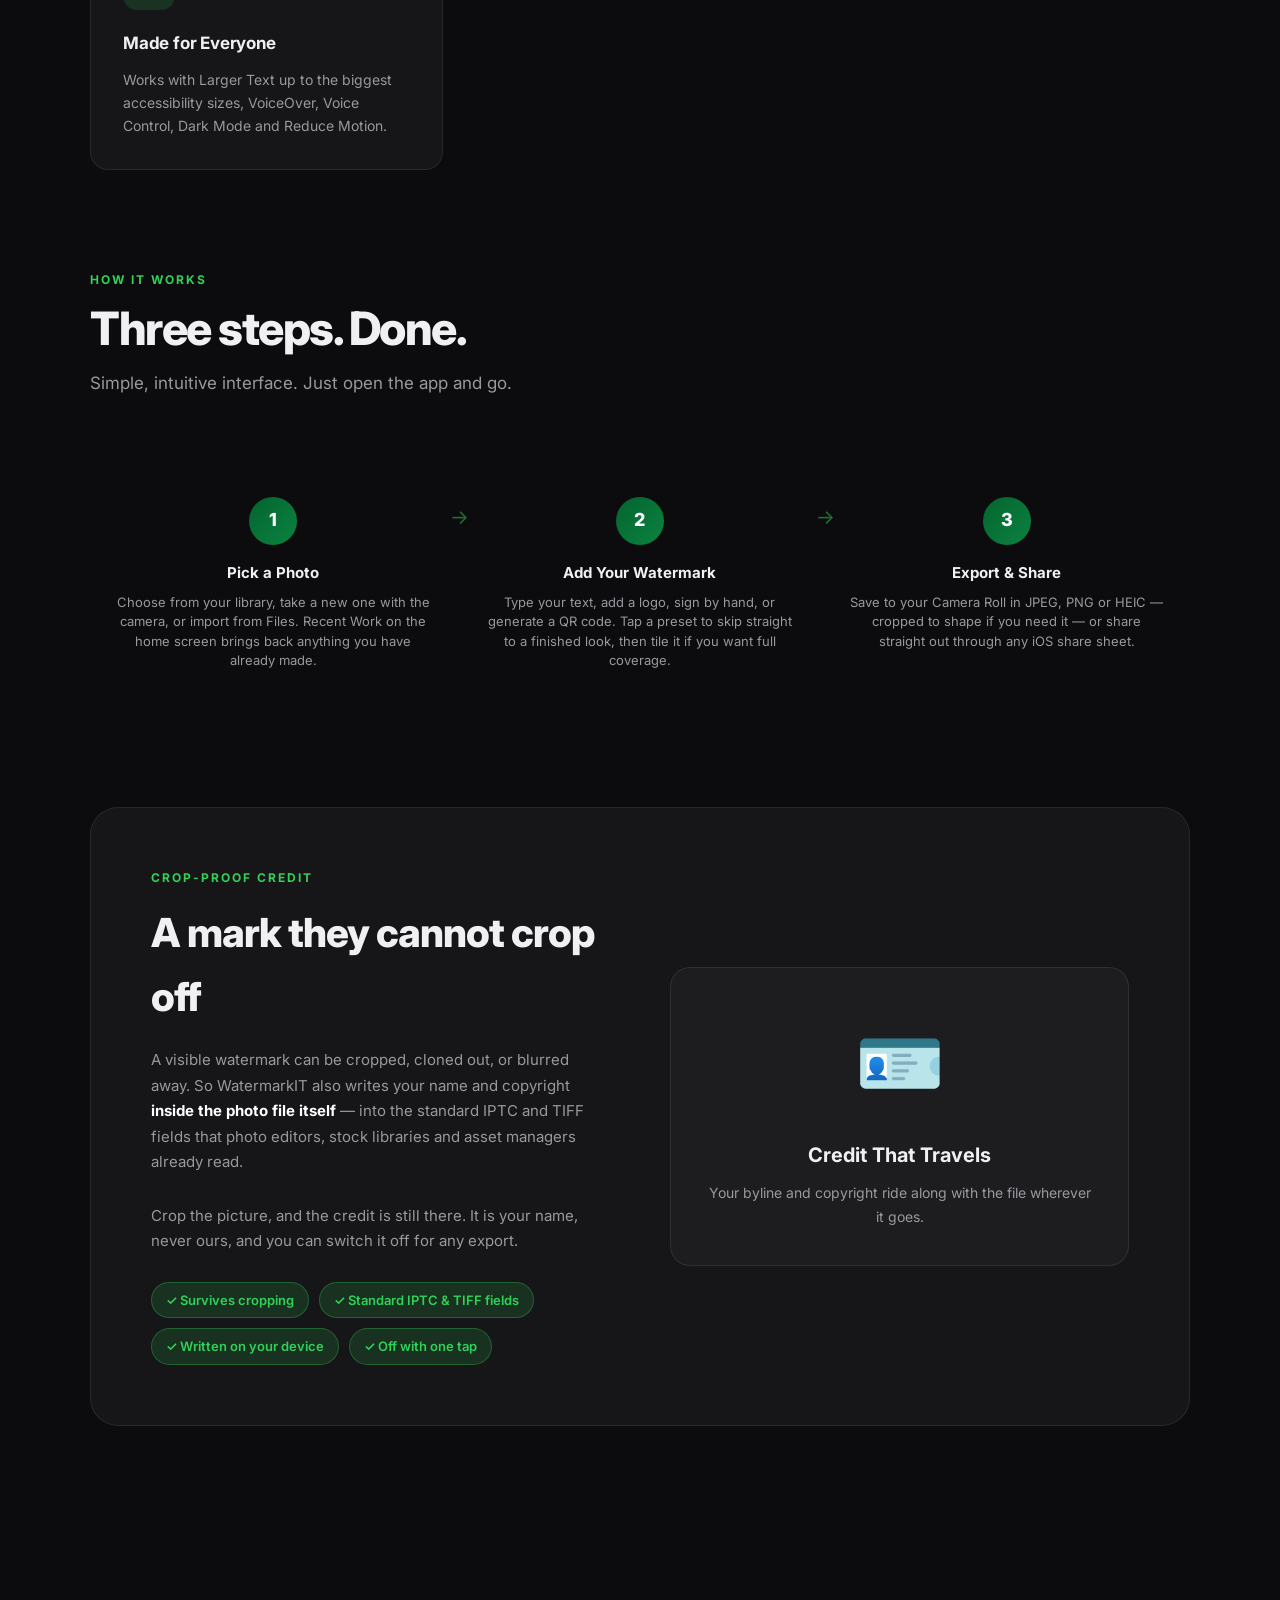
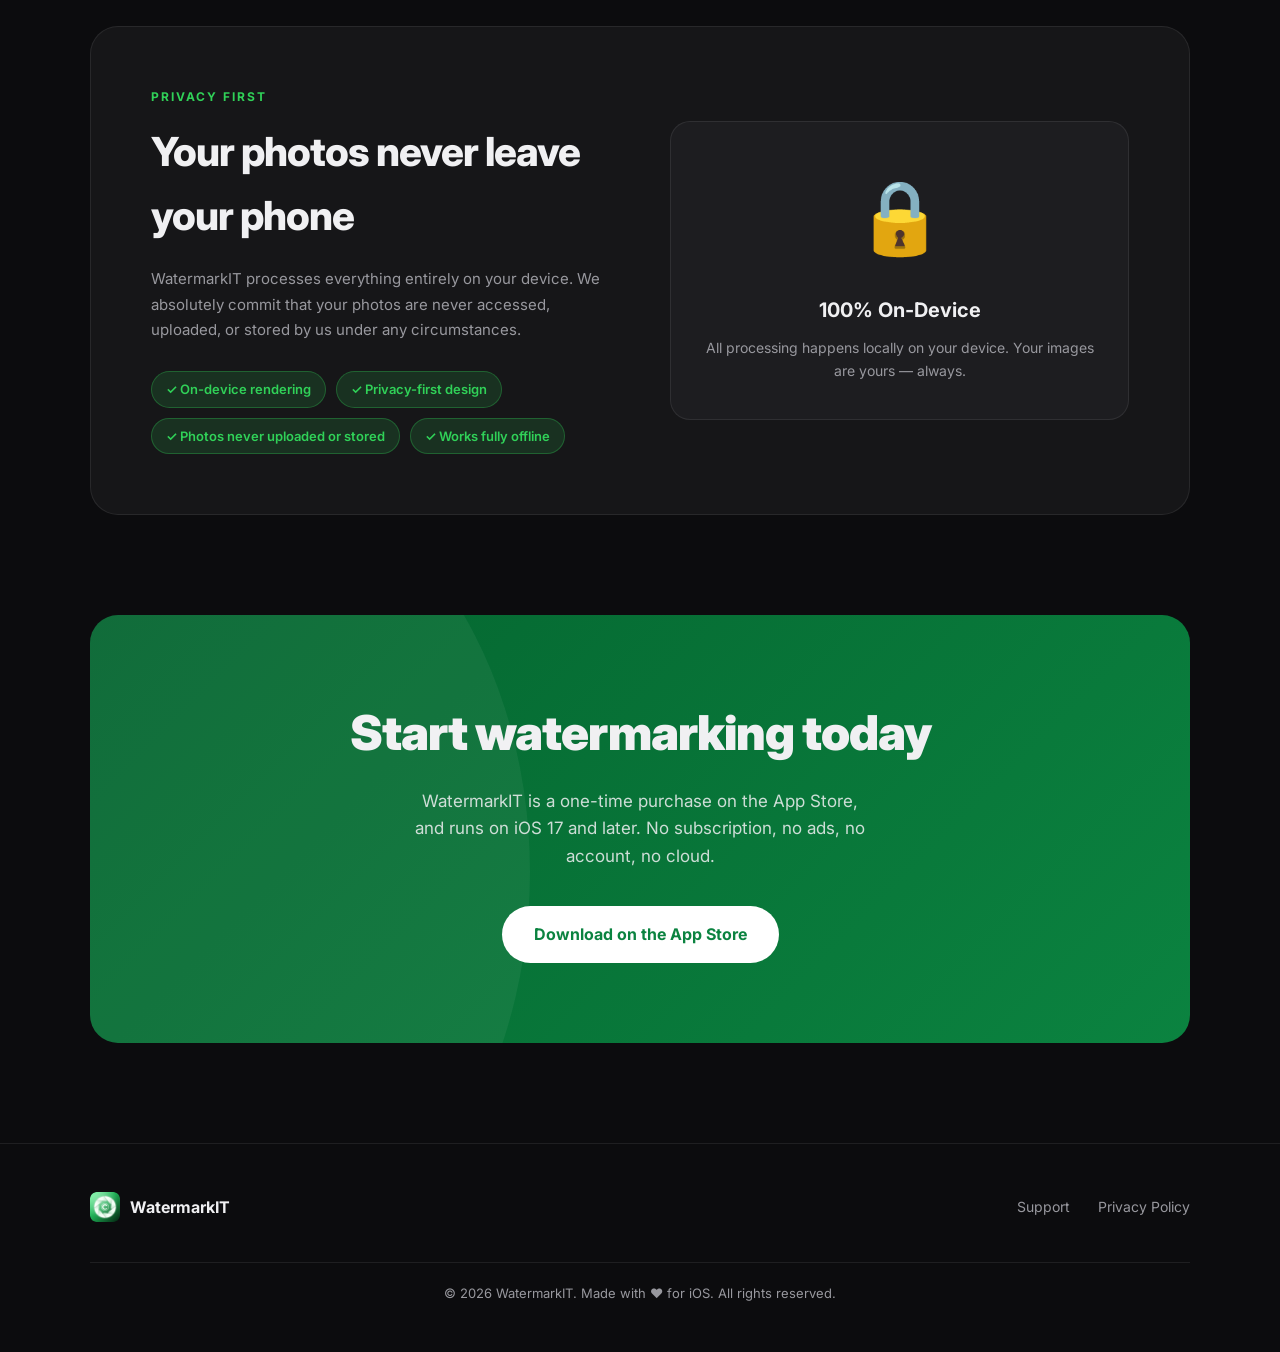
==== commit eaf4440e: "Describe 1.2.1: ID copies, black-out boxes, PDF and Check a Photo The home page gets cards for safe " ====
--- a/index.html
+++ b/index.html
@@ -603,8 +603,18 @@
           </div>
           <div class="feature-card">
             <div class="feature-icon">🪪</div>
+            <h3 data-i18n="f13.h"></h3>
+            <p data-i18n="f13.p"></p>
+          </div>
+          <div class="feature-card">
+            <div class="feature-icon">🏷️</div>
             <h3 data-i18n="f6.h"></h3>
             <p data-i18n="f6.p"></p>
+          </div>
+          <div class="feature-card">
+            <div class="feature-icon">🔍</div>
+            <h3 data-i18n="f14.h"></h3>
+            <p data-i18n="f14.p"></p>
           </div>
           <div class="feature-card">
             <div class="feature-icon">⚡</div>
@@ -636,6 +646,16 @@
             <h3 data-i18n="f12.h"></h3>
             <p data-i18n="f12.p"></p>
           </div>
+          <div class="feature-card">
+            <div class="feature-icon">📲</div>
+            <h3 data-i18n="f15.h"></h3>
+            <p data-i18n="f15.p"></p>
+          </div>
+          <div class="feature-card">
+            <div class="feature-icon">♿</div>
+            <h3 data-i18n="f16.h"></h3>
+            <p data-i18n="f16.p"></p>
+          </div>
       </div>
     </div>
   </section>
@@ -747,7 +767,7 @@
   "nav.privacy": "Privacy",
   "nav.support": "Support",
   "nav.cta": "Get the App",
-  "hero.badge": "Version 1.2 — drag, resize &amp; turn your mark",
+  "hero.badge": "Version 1.2.1 — ID copies, black-out boxes &amp; PDF",
   "hero.h1a": "Watermark your photos",
   "hero.h1b": "beautifully &amp; privately",
   "hero.sub": "Mark a photo with text, your logo, your own handwritten signature, or a scannable QR code — then tile it so there is no clean corner left to crop. Work one photo at a time or batch a whole shoot. Everything is processed on your device, never in the cloud.",
@@ -763,23 +783,23 @@
   "f1.h": "Text Watermarks",
   "f1.p": "22 typefaces — sans, serif, monospace, script and handwriting — with full control over size, colour and opacity. Add a shadow or an outline so your mark stays readable on busy photos.",
   "f2.h": "Logo Watermarks",
-  "f2.p": "Bring in your own logo and place it anywhere. Rotate a full 360°, flip it horizontally or vertically, and scale across a wide size range. PNG transparency supported.",
+  "f2.p": "Bring in your own logo and place it anywhere. Rotate a full 360°, flip it horizontally or vertically, and scale across a wide size range. PNG transparency supported. Pick it from Photos or Files — and if it sits on a plain background, “Remove background” leaves just the logo.",
   "f3.h": "Sign It by Hand",
   "f3.p": "Draw your signature straight onto the photo in any ink colour, with undo and redo. The closest thing to signing a print, without leaving your phone.",
   "f4.h": "QR Code Marks",
   "f4.p": "Turn a link into a scannable mark that points at your portfolio, your shop, or your licence terms. Generated entirely on your device — no server ever sees the URL.",
-  "f5.h": "Tiling",
-  "f5.p": "Repeat your mark across the whole photo with adjustable spacing, so there is no clean corner left to crop out. The proofing standard, built in.",
+  "f5.h": "Tiled, Cross &amp; Plus",
+  "f5.p": "Repeat your mark across the whole photo with adjustable spacing, so there is no clean corner left to crop out. The proofing standard, built in. Turn on “Vary tiles” and each tile shifts and turns slightly, so there is no perfect grid to clean off — or pick Cross or Plus, with lines from your mark out to the edges.",
   "f6.h": "Invisible Credit",
-  "f6.p": "Write your name and copyright into the exported file’s IPTC and TIFF fields. It travels with the file and survives cropping — a claim to the image even when the visible mark is gone.",
-  "f7.h": "Eight Built-In Presets",
-  "f7.p": "Named for the job, not the settings: Client Proof, Confidential, Draft, Photo Credit, Social Handle, Tiled Proof, Date Stamp and Fine Print. Tap one and you are done.",
+  "f6.p": "Write your name and copyright into the exported file’s IPTC and TIFF fields. It travels with the file and survives cropping — a claim to the image even when the visible mark is gone. It can also carry the standard “no AI training” signal — a request tools can read, not a lock.",
+  "f7.h": "Ten Built-In Presets",
+  "f7.p": "Named for the job, not the settings: Photo Credit, Social Handle, Client Proof, Tiled Proof, Draft, Confidential, Date Stamp, Fine Print, Seller Proof and ID Copy. Tap one and you are done.",
   "f8.h": "Batch Processing",
   "f8.p": "Select up to 250 photos and apply the same mark to all of them in one run — and stop after any photo if you need to. Perfect for product shoots, portfolios and social media sets.",
   "f9.h": "Your Own Presets",
   "f9.p": "Save any look as a named preset and reuse it with one tap, or from Siri and Shortcuts. Reopen anything from Recent work on the home screen and save another copy in a new format or shape.",
   "f10.h": "Export for Where It’s Going",
-  "f10.p": "JPEG, PNG or HEIC. Shapes for 1:1, 4:5, 9:16 and 16:9 with Fit or Fill. Original, Large or Web sizes with real dimensions and an estimated file size — and name the files yourself.",
+  "f10.p": "JPEG, PNG or HEIC. Shapes for 1:1, 4:5, 9:16 and 16:9 with Fit or Fill. Original, Large or Web sizes with real dimensions and an estimated file size — and name the files yourself. Or tap “Share as PDF” for 1, 2, 4 or 6 photos per page on A4 or US Letter.",
   "how.label": "How It Works",
   "how.title": "Three steps. Done.",
   "how.sub": "Simple, intuitive interface. Just open the app and go.",
@@ -817,7 +837,15 @@
   "f11.h": "Speaks Your Language",
   "f11.p": "The whole app — not just the store page — in Arabic, Dutch, English, French, German, Japanese, Portuguese, Russian, Simplified and Traditional Chinese, Chinese (Hong Kong), Spanish, Turkish and Vietnamese. Arabic lays out right to left throughout, and you can switch language in Settings without changing your device.",
   "f12.h": "Siri &amp; Shortcuts",
-  "f12.p": "Say “Watermark a photo with WatermarkIT”, or add WatermarkIT to a shortcut. One of your presets goes onto the photo on your device, and the marked file comes straight back to the shortcut, ready to send on."
+  "f12.p": "Say “Watermark a photo with WatermarkIT”, or add WatermarkIT to a shortcut. One of your presets goes onto the photo on your device, and the marked file comes straight back to the shortcut, ready to send on.",
+  "f13.h": "Safe ID Copies",
+  "f13.p": "Sending a passport, licence or ID card to a landlord, bank or employer? The ID Copy preset tiles “COPY” and the date across it and asks who the copy is for and why, in 15 stamp languages. “Black out” covers card numbers with solid boxes you can turn to match a card shot at an angle, and the PDF prints the card at its real size.",
+  "f14.h": "Check a Photo",
+  "f14.p": "Open any photo from Photos or Files and see what it carries before you send it: who it credits, whether it asks AI not to train on it, whether it gives away where it was taken, and its capture date and camera.",
+  "f15.h": "Straight From Photos",
+  "f15.p": "In Photos, tap Share, then WatermarkIT: save with a preset right there, or choose “Edit in WatermarkIT” for the full editor.",
+  "f16.h": "Made for Everyone",
+  "f16.p": "Works with Larger Text up to the biggest accessibility sizes, VoiceOver, Voice Control, Dark Mode and Reduce Motion."
  },
  "ar": {
   "lang.label": "اللغة",
@@ -826,7 +854,7 @@
   "nav.privacy": "الخصوصية",
   "nav.support": "الدعم",
   "nav.cta": "احصل على التطبيق",
-  "hero.badge": "الإصدار 1.2 — اسحب علامتك وغيّر حجمها وأدرها",
+  "hero.badge": "الإصدار 1.2.1 — نسخ الهوية ومربعات التعتيم وPDF",
   "hero.h1a": "ضع علامتك على صورك",
   "hero.h1b": "بأناقة وخصوصية",
   "hero.sub": "ضع على صورتك نصًا أو شعارك أو توقيعك بخط يدك أو رمز QR قابلًا للمسح، ثم كرّره حتى لا تبقى زاوية نظيفة يمكن اقتصاصها. اعمل على صورة واحدة أو على جلسة تصوير كاملة دفعة واحدة. تتم كل المعالجة على جهازك، لا في السحابة.",
@@ -842,23 +870,23 @@
   "f1.h": "علامات نصية",
   "f1.p": "‏22 خطًا — بلا زخرفة ومزخرف وثابت العرض ومائل ويدوي — مع تحكّم كامل في الحجم واللون والشفافية. أضف ظلًا أو حدودًا ليبقى النص واضحًا فوق الصور المزدحمة.",
   "f2.h": "علامات بالشعار",
-  "f2.p": "أدرج شعارك الخاص وضعه في أي مكان. أدره 360° كاملة، واقلبه أفقيًا أو رأسيًا، وغيّر حجمه ضمن نطاق واسع. ويُدعم تدرّج شفافية PNG.",
+  "f2.p": "أدرج شعارك الخاص وضعه في أي مكان. أدره 360° كاملة، واقلبه أفقيًا أو رأسيًا، وغيّر حجمه ضمن نطاق واسع. ويُدعم تدرّج شفافية PNG. اختره من الصور أو الملفات — وإن كان على خلفية سادة، فإن «إزالة الخلفية» تُبقي الشعار وحده.",
   "f3.h": "وقّع بخط يدك",
   "f3.p": "ارسم توقيعك مباشرة على الصورة بأي لون حبر، مع التراجع والإعادة. أقرب شيء إلى التوقيع على نسخة مطبوعة، دون مغادرة هاتفك.",
   "f4.h": "علامات برمز QR",
   "f4.p": "حوّل رابطًا إلى علامة قابلة للمسح تشير إلى معرض أعمالك أو متجرك أو شروط الترخيص. يُنشأ على جهازك بالكامل، ولا يرى أي خادم الرابط.",
-  "f5.h": "التكرار",
-  "f5.p": "كرّر علامتك على الصورة كاملة بتباعد قابل للضبط، فلا تبقى زاوية نظيفة يمكن اقتصاصها. معيار المراجعة، مدمجًا.",
+  "f5.h": "مبلّطة ومتقاطع وزائد",
+  "f5.p": "كرّر علامتك على الصورة كاملة بتباعد قابل للضبط، فلا تبقى زاوية نظيفة يمكن اقتصاصها. معيار المراجعة، مدمجًا. فعّل «نوّع التكرارات» لتنزاح كل نسخة وتميل قليلًا، فلا تبقى شبكة منتظمة يسهل مسحها — أو اختر «متقاطع» أو «زائد»: خطوط تمتد من علامتك إلى حواف الصورة.",
   "f6.h": "نسبة غير مرئية",
-  "f6.p": "اكتب اسمك وحقوق النشر في حقلي IPTC وTIFF بالملف المُصدَّر. تنتقل مع الملف وتصمد أمام الاقتصاص، فتبقى لك مطالبة بالصورة حتى بعد زوال العلامة المرئية.",
-  "f7.h": "ثمانية إعدادات مسبقة",
-  "f7.p": "مسمّاة حسب الغرض لا حسب الإعدادات: نسخة للعميل، سرّي، مسودة، نسبة الصورة، معرّف التواصل، نسخة مكرّرة، ختم التاريخ، وسطر صغير. اضغط واحدًا وانتهى الأمر.",
+  "f6.p": "اكتب اسمك وحقوق النشر في حقلي IPTC وTIFF بالملف المُصدَّر. تنتقل مع الملف وتصمد أمام الاقتصاص، فتبقى لك مطالبة بالصورة حتى بعد زوال العلامة المرئية. ويمكن أن يحمل أيضًا إشارة «عدم التدريب بالذكاء الاصطناعي» القياسية — طلب تقرؤه الأدوات، وليس قفلًا.",
+  "f7.h": "عشرة إعدادات مسبقة",
+  "f7.p": "مسمّاة حسب الغرض لا حسب الإعدادات: اعتماد الصورة، معرّف التواصل، نسخة العميل، نسخة مبلّطة، مسودة، سري، ختم التاريخ، خط دقيق، إثبات البائع، ونسخة الهوية. اضغط واحدًا وانتهى الأمر.",
   "f8.h": "المعالجة الدفعية",
   "f8.p": "حدّد حتى 250 صورة وطبّق العلامة نفسها عليها جميعًا في تشغيل واحد — ويمكنك التوقف بعد أي صورة. مثالي لتصوير المنتجات وملفات الأعمال ومجموعات وسائل التواصل.",
   "f9.h": "إعداداتك المسبقة",
   "f9.p": "احفظ أي مظهر كإعداد مسبق باسم، وأعد استخدامه بلمسة واحدة أو من Siri والاختصارات. وأعد فتح أي عمل من «الأعمال الأخيرة» في الشاشة الرئيسية واحفظ نسخة أخرى بتنسيق أو شكل جديد.",
   "f10.h": "صدّر بما يناسب وجهته",
-  "f10.p": "‏JPEG أو PNG أو HEIC. وأشكال 1:1 و4:5 و9:16 و16:9 مع ملاءمة أو ملء. وأحجام أصلية أو كبيرة أو للويب بأبعاد حقيقية وحجم ملف تقديري — وسمِّ الملفات بنفسك.",
+  "f10.p": "‏JPEG أو PNG أو HEIC. وأشكال 1:1 و4:5 و9:16 و16:9 مع ملاءمة أو ملء. وأحجام أصلية أو كبيرة أو للويب بأبعاد حقيقية وحجم ملف تقديري — وسمِّ الملفات بنفسك. أو اضغط «مشاركة كملف PDF» بصورة أو 2 أو 4 أو 6 صور في الصفحة، على A4 أو US Letter.",
   "how.label": "كيف يعمل",
   "how.title": "ثلاث خطوات. وانتهيت.",
   "how.sub": "واجهة بسيطة وبديهية. افتح التطبيق وابدأ.",
@@ -896,7 +924,15 @@
   "f11.h": "يتحدث لغتك",
   "f11.p": "التطبيق بالكامل — لا صفحة المتجر وحدها — بالألمانية والعربية والصينية (المبسطة والتقليدية) والصينية (هونغ كونغ) والإسبانية والفرنسية والإنجليزية والهولندية واليابانية والبرتغالية والروسية والتركية والفيتنامية. تُعرض العربية من اليمين إلى اليسار في كل شاشة، ويمكنك تغيير اللغة من الإعدادات دون تغيير لغة جهازك.",
   "f12.h": "Siri والاختصارات",
-  "f12.p": "قل «ضع علامة على صورة باستخدام WatermarkIT»، أو أضف WatermarkIT إلى اختصار. يوضع أحد إعداداتك المسبقة على الصورة على جهازك، ويعود الملف المعلَّم مباشرةً إلى الاختصار جاهزًا للإرسال."
+  "f12.p": "قل «ضع علامة على صورة باستخدام WatermarkIT»، أو أضف WatermarkIT إلى اختصار. يوضع أحد إعداداتك المسبقة على الصورة على جهازك، ويعود الملف المعلَّم مباشرةً إلى الاختصار جاهزًا للإرسال.",
+  "f13.h": "نسخ هوية آمنة",
+  "f13.p": "سترسل صورة جواز سفر أو رخصة قيادة أو بطاقة هوية إلى مؤجّر أو بنك أو جهة عمل؟ يكرّر الإعداد المسبق «نسخة الهوية» كلمة «نسخة» والتاريخ على الصورة كلها، ويسألك لمن النسخة ولأي غرض، بـ 15 لغة للختم. ويغطي «تعتيم» أرقام البطاقة بمربعات مصمتة يمكنك تدويرها لتطابق بطاقة مصوّرة بزاوية مائلة، وملف PDF يطبع البطاقة بحجمها الحقيقي.",
+  "f14.h": "افحص صورة",
+  "f14.p": "افتح أي صورة من الصور أو الملفات لترى ما تحمله قبل إرسالها: لمن تُنسب، وهل تطلب عدم تدريب الذكاء الاصطناعي عليها، وهل تكشف مكان التقاطها، وتاريخ الالتقاط والكاميرا.",
+  "f15.h": "من تطبيق الصور مباشرة",
+  "f15.p": "في تطبيق الصور، اضغط «مشاركة» ثم WatermarkIT: احفظ بإعداد مسبق في مكانك، أو اختر «تعديل في WatermarkIT» لفتح المحرّر الكامل.",
+  "f16.h": "للجميع",
+  "f16.p": "يعمل مع النص الأكبر حتى أكبر أحجام تسهيلات الاستخدام، وVoiceOver، والتحكم الصوتي، والوضع الداكن، وتقليل الحركة."
  },
  "ja": {
   "lang.label": "言語",
@@ -905,7 +941,7 @@
   "nav.privacy": "プライバシー",
   "nav.support": "サポート",
   "nav.cta": "アプリを入手",
-  "hero.badge": "バージョン 1.2 — マークをドラッグ・サイズ変更・回転",
+  "hero.badge": "バージョン 1.2.1 — 身分証のコピー、黒塗り、PDF",
   "hero.h1a": "写真に透かしを",
   "hero.h1b": "美しく、プライベートに",
   "hero.sub": "テキスト、ロゴ、手書きの署名、読み取り可能な QR コードで写真に印を付け、タイル状に並べて切り取れる余白をなくします。1 枚ずつでも、撮影一式をまとめてでも。処理はすべてデバイス内で行われ、クラウドには送られません。",
@@ -921,23 +957,23 @@
   "f1.h": "テキストの透かし",
   "f1.p": "サンセリフ、セリフ、等幅、筆記体、手書きを含む 22 書体。サイズ、色、不透明度を自在に調整できます。影や縁取りを加えれば、情報量の多い写真でも読みやすさを保てます。",
   "f2.h": "ロゴの透かし",
-  "f2.p": "自分のロゴを読み込んで好きな位置に配置できます。360° 回転、左右・上下の反転、広い範囲での拡大縮小に対応。PNG の透過もそのまま使えます。",
+  "f2.p": "自分のロゴを読み込んで好きな位置に配置できます。360° 回転、左右・上下の反転、広い範囲での拡大縮小に対応。PNG の透過もそのまま使えます。写真ライブラリや「ファイル」から選べます。背景が単色なら「背景を削除」でロゴだけが残ります。",
   "f3.h": "手書きで署名",
   "f3.p": "好きなインクの色で、写真に直接署名を描けます。取り消しとやり直しにも対応。プリントにサインする感覚を、スマートフォンの中で。",
   "f4.h": "QR コードの印",
   "f4.p": "リンクを読み取り可能な印に変え、ポートフォリオ、ショップ、ライセンス条項へ誘導します。生成はすべてデバイス内で行われ、URL がサーバーに渡ることはありません。",
-  "f5.h": "タイル表示",
-  "f5.p": "間隔を調整しながら写真全体に印を繰り返し、切り取れるきれいな余白をなくします。校正用の定番を、標準装備で。",
+  "f5.h": "タイル状・クロス・プラス",
+  "f5.p": "間隔を調整しながら写真全体に印を繰り返し、切り取れるきれいな余白をなくします。校正用の定番を、標準装備で。「タイルにばらつき」をオンにすると、タイルごとに少しずつずれて傾くので、きれいに消せる整った格子はありません。「クロス」や「プラス」なら、マークから写真の端まで線が伸びます。",
   "f6.h": "目に見えないクレジット",
-  "f6.p": "書き出したファイルの IPTC および TIFF フィールドに、お名前と著作権表示を書き込みます。ファイルとともに移動し、トリミングされても残るため、見える印が消えても作品の帰属を主張できます。",
-  "f7.h": "8 つの組み込みプリセット",
-  "f7.p": "設定ではなく用途で名付けています。クライアント確認用、社外秘、ドラフト、フォトクレジット、SNS アカウント、タイル校正、日付スタンプ、細目。ひとつ選べば完成です。",
+  "f6.p": "書き出したファイルの IPTC および TIFF フィールドに、お名前と著作権表示を書き込みます。ファイルとともに移動し、トリミングされても残るため、見える印が消えても作品の帰属を主張できます。標準の「AI学習不可」シグナルも添えられます。ツールが読み取れる意思表示であり、ロックではありません。",
+  "f7.h": "10 の組み込みプリセット",
+  "f7.p": "設定ではなく用途で名付けています。フォトクレジット、SNSアカウント、クライアント用、タイル確認用、下書き、社外秘、日付スタンプ、小さな注記、出品者の証明、身分証のコピー。ひとつ選べば完成です。",
   "f8.h": "バッチ処理",
   "f8.p": "最大 250 枚の写真を選んで、同じ印を一度にまとめて適用。必要ならどの写真の後でも止められます。物撮り、ポートフォリオ、SNS 用のセットに最適です。",
   "f9.h": "自分だけのプリセット",
   "f9.p": "気に入った見た目を名前付きのプリセットとして保存し、ワンタップで、または Siri やショートカットから再利用できます。ホーム画面の「最近の作業」から何でも開き直し、別の形式や形で別のコピーを保存できます。",
   "f10.h": "届け先に合わせて書き出す",
-  "f10.p": "JPEG、PNG、HEIC に対応。1:1、4:5、9:16、16:9 の形状をフィットまたはフィルで。オリジナル／ラージ／Web のサイズを実寸と推定ファイルサイズ付きで選べ、ファイル名も自分で付けられます。",
+  "f10.p": "JPEG、PNG、HEIC に対応。1:1、4:5、9:16、16:9 の形状をフィットまたはフィルで。オリジナル／ラージ／Web のサイズを実寸と推定ファイルサイズ付きで選べ、ファイル名も自分で付けられます。「PDFで共有」なら、1ページに1・2・4・6枚、A4またはUSレターで書き出せます。",
   "how.label": "使い方",
   "how.title": "3 ステップで完了。",
   "how.sub": "シンプルで直感的。アプリを開いて始めるだけです。",
@@ -975,7 +1011,15 @@
   "f11.h": "あなたの言語で",
   "f11.p": "ストアページだけでなくアプリ全体が、アラビア語、英語、オランダ語、スペイン語、ドイツ語、トルコ語、日本語、フランス語、ベトナム語、ポルトガル語、ロシア語、繁体字・簡体字中国語、中国語（香港）に対応しています。アラビア語では全画面が右から左のレイアウトになり、デバイスの言語を変えずに設定から表示言語を切り替えられます。",
   "f12.h": "Siri とショートカット",
-  "f12.p": "「WatermarkITで写真に透かしを入れる」と話しかけるか、ショートカットに WatermarkIT を追加するだけ。プリセットがデバイス上で写真に適用され、透かし入りのファイルがそのままショートカットに戻り、すぐに送れます。"
+  "f12.p": "「WatermarkITで写真に透かしを入れる」と話しかけるか、ショートカットに WatermarkIT を追加するだけ。プリセットがデバイス上で写真に適用され、透かし入りのファイルがそのままショートカットに戻り、すぐに送れます。",
+  "f13.h": "身分証のコピーを安全に",
+  "f13.p": "パスポートや運転免許証など、身分証のコピーを不動産会社や銀行、勤務先に送るときに。「身分証のコピー」プリセットは「写し」と日付を全体にタイル状に入れ、提出先と用途をたずねます。スタンプは15言語に対応。「黒塗り」のボックスで番号を隠せて、斜めに撮ったカードに合わせて回転もできます。PDFならカードを実寸で印刷できます。",
+  "f14.h": "写真をチェック",
+  "f14.p": "写真ライブラリや「ファイル」の写真を開けば、送る前に中身を確認できます。誰のクレジットか、AI学習を拒否しているか、撮影場所がわかるか、そして撮影日時とカメラ。",
+  "f15.h": "「写真」から直接",
+  "f15.p": "「写真」で「共有」から WatermarkIT を選び、その場でプリセットを使って保存。または「WatermarkIT で編集」でフルエディタへ。",
+  "f16.h": "すべての人のために",
+  "f16.p": "さらに大きな文字(最大のアクセシビリティサイズまで)、VoiceOver、音声コントロール、ダークモード、視差効果を減らすに対応しています。"
  },
  "zh-Hans": {
   "lang.label": "语言",
@@ -984,7 +1028,7 @@
   "nav.privacy": "隐私",
   "nav.support": "支持",
   "nav.cta": "获取 App",
-  "hero.badge": "版本 1.2 — 拖动、缩放和旋转你的水印",
+  "hero.badge": "版本 1.2.1 — 证件复印件、涂黑与 PDF",
   "hero.h1a": "为你的照片加水印",
   "hero.h1b": "既好看，又私密",
   "hero.sub": "用文字、徽标、你亲手写的签名，或一个可扫描的二维码为照片加上标记，再平铺开来，让人找不到可以裁掉的干净角落。可以一张张处理，也可以整组批量处理。所有处理都在你的设备上完成，绝不上传云端。",
@@ -1000,23 +1044,23 @@
   "f1.h": "文字水印",
   "f1.p": "22 种字体，涵盖无衬线、衬线、等宽、手写体与书法体，并可完全控制大小、颜色与不透明度。加上阴影或描边，即使照片背景繁杂也依然清晰可读。",
   "f2.h": "徽标水印",
-  "f2.p": "导入你自己的徽标，放到任意位置。支持 360° 旋转、水平或垂直翻转，以及大幅度的缩放。同时支持 PNG 透明背景。",
+  "f2.p": "导入你自己的徽标，放到任意位置。支持 360° 旋转、水平或垂直翻转，以及大幅度的缩放。同时支持 PNG 透明背景。可从照片图库或“文件”选择；背景是纯色？“移除背景”只留下标志。",
   "f3.h": "亲手签名",
   "f3.p": "用任意墨水颜色直接在照片上书写签名，并支持撤销与重做。最接近在照片上亲笔签名的体验，全程不必离开手机。",
   "f4.h": "二维码标记",
   "f4.p": "把链接变成可扫描的标记，指向你的作品集、店铺或授权条款。完全在设备端生成，没有任何服务器会看到这个网址。",
-  "f5.h": "平铺",
-  "f5.p": "以可调间距把标记重复铺满整张照片，不留任何可裁掉的干净角落。校样行业的通行做法，已内置其中。",
+  "f5.h": "平铺、交叉与十字",
+  "f5.p": "以可调间距把标记重复铺满整张照片，不留任何可裁掉的干净角落。校样行业的通行做法，已内置其中。打开“平铺随机变化”，每一格都会略微偏移、旋转，没有整齐的网格可以一次清除；也可以选“交叉”或“十字”，线条从水印延伸到照片边缘。",
   "f6.h": "隐形署名",
-  "f6.p": "把你的姓名与版权写入导出文件的 IPTC 与 TIFF 字段。它随文件一同传递，并能在裁剪后保留，即使可见水印被去掉，你依然握有对作品的主张。",
-  "f7.h": "八种内置预设",
-  "f7.p": "以用途命名，而非以参数命名：客户校样、机密、草稿、照片署名、社交账号、平铺校样、日期戳与小字声明。点一下即可完成。",
+  "f6.p": "把你的姓名与版权写入导出文件的 IPTC 与 TIFF 字段。它随文件一同传递，并能在裁剪后保留，即使可见水印被去掉，你依然握有对作品的主张。还可以加入标准的“禁止 AI 训练”标记——这是工具可读取的请求，而不是锁。",
+  "f7.h": "十种内置预设",
+  "f7.p": "以用途命名，而非以参数命名：照片署名、社交账号、客户样稿、平铺样稿、草稿、机密、日期戳、小字署名、卖家证明与证件复印件。点一下即可完成。",
   "f8.h": "批量处理",
   "f8.p": "最多选择 250 张照片，一次性为它们套用相同的标记——需要时可在任意一张后停止。非常适合产品拍摄、作品集与社交媒体图组。",
   "f9.h": "你自己的预设",
   "f9.p": "把任意效果存储为命名预设，一点即可重复使用，也能通过 Siri 和快捷指令调用。在主屏幕的“最近的作品”中重新打开任何作品，并以新的格式或形状另存一份副本。",
   "f10.h": "按用途导出",
-  "f10.p": "支持 JPEG、PNG 或 HEIC。提供 1:1、4:5、9:16 与 16:9 的形状，可选适应或填充。原始、大图或网页尺寸均附真实像素与预估文件大小，文件名也可自行指定。",
+  "f10.p": "支持 JPEG、PNG 或 HEIC。提供 1:1、4:5、9:16 与 16:9 的形状，可选适应或填充。原始、大图或网页尺寸均附真实像素与预估文件大小，文件名也可自行指定。也可以点“以 PDF 共享”，每页 1、2、4 或 6 张照片，A4 或 US Letter。",
   "how.label": "使用方法",
   "how.title": "三步搞定。",
   "how.sub": "界面简洁直观。打开 App 就能开始。",
@@ -1054,7 +1098,15 @@
   "f11.h": "说你的语言",
   "f11.p": "不只是商店页面，而是整个 App 都支持阿拉伯语、德语、法语、荷兰语、英语、日语、葡萄牙语、俄语、西班牙语、土耳其语、简体与繁体中文、中文（香港）以及越南语。阿拉伯语在所有界面均采用从右至左的排版，你还可以在设置中切换语言，无需更改设备语言。",
   "f12.h": "Siri 与快捷指令",
-  "f12.p": "说出“用WatermarkIT为照片添加水印”，或把 WatermarkIT 加入快捷指令。你的预设会在设备上应用到照片，加好水印的文件直接交回快捷指令，随时可以发送。"
+  "f12.p": "说出“用WatermarkIT为照片添加水印”，或把 WatermarkIT 加入快捷指令。你的预设会在设备上应用到照片，加好水印的文件直接交回快捷指令，随时可以发送。",
+  "f13.h": "安全的证件复印件",
+  "f13.p": "要把身份证、护照或驾驶证复印件交给房东、银行或公司？“证件复印件”预设会在整张照片平铺“仅供○○使用，他用无效”与日期，并询问复印件给谁、用途是什么，提供 15 种语言。“涂黑”用实心方块盖住证件号码，方块还能旋转，对齐斜拍的证件；导出的 PDF 会按证件的实际大小打印。",
+  "f14.h": "检查照片",
+  "f14.p": "从照片图库或“文件”打开任何一张照片，发送前就能看到它带着什么：署名给谁、是否请求不用于 AI 训练、是否透露拍摄地点，以及拍摄日期与相机。",
+  "f15.h": "直接从“照片”加水印",
+  "f15.p": "在“照片”中点“共享”，再点 WatermarkIT：直接用预设存储，或选“在 WatermarkIT 中编辑”打开完整编辑器。",
+  "f16.h": "人人都能用",
+  "f16.p": "支持更大字体（直到最大的辅助功能字号）、VoiceOver、语音控制、深色模式与减弱动态效果。"
  },
  "zh-Hant": {
   "lang.label": "語言",
@@ -1063,7 +1115,7 @@
   "nav.privacy": "隱私",
   "nav.support": "支援",
   "nav.cta": "取得 App",
-  "hero.badge": "版本 1.2 — 拖移、縮放與旋轉你的浮水印",
+  "hero.badge": "版本 1.2.1 — 證件影本、塗黑與 PDF",
   "hero.h1a": "為你的照片加浮水印",
   "hero.h1b": "既好看，又私密",
   "hero.sub": "用文字、標誌、你親手寫的簽名，或一個可掃描的 QR 碼為照片加上標記，再並排重複鋪開，讓人找不到可以裁掉的乾淨角落。可以一張張處理，也可以整組批次處理。所有處理都在你的裝置上完成，絕不上傳雲端。",
@@ -1079,23 +1131,23 @@
   "f1.h": "文字浮水印",
   "f1.p": "22 種字型，涵蓋無襯線、襯線、等寬、手寫體與書法體，並可完全控制大小、顏色與不透明度。加上陰影或外框，即使照片背景繁雜也依然清晰易讀。",
   "f2.h": "標誌浮水印",
-  "f2.p": "匯入你自己的標誌，放到任意位置。支援 360° 旋轉、水平或垂直翻轉，以及大幅度的縮放。同時支援 PNG 透明背景。",
+  "f2.p": "匯入你自己的標誌，放到任意位置。支援 360° 旋轉、水平或垂直翻轉，以及大幅度的縮放。同時支援 PNG 透明背景。可從照片圖庫或「檔案」選擇；背景是純色？「移除背景」只留下標誌。",
   "f3.h": "親手簽名",
   "f3.p": "用任何墨水顏色直接在照片上書寫簽名，並支援還原與重做。最接近在照片上親筆簽名的體驗，全程不必離開手機。",
   "f4.h": "QR 碼標記",
   "f4.p": "把連結變成可掃描的標記，指向你的作品集、商店或授權條款。完全在裝置端產生，沒有任何伺服器會看到這個網址。",
-  "f5.h": "並排重複",
-  "f5.p": "以可調間距把標記重複鋪滿整張照片，不留任何可裁掉的乾淨角落。校樣業界的通行做法，已內建其中。",
+  "f5.h": "平鋪、交叉與十字",
+  "f5.p": "以可調間距把標記重複鋪滿整張照片，不留任何可裁掉的乾淨角落。校樣業界的通行做法，已內建其中。開啟「平鋪隨機變化」，每一格都會略微位移、旋轉，沒有整齊的格線可以一次清除；也可以選「交叉」或「十字」，線條從浮水印延伸到照片邊緣。",
   "f6.h": "隱形署名",
-  "f6.p": "把你的姓名與版權寫入匯出檔案的 IPTC 與 TIFF 欄位。它會隨檔案一同傳遞，並能在裁切後保留，即使可見的浮水印被去掉，你依然握有對作品的主張。",
-  "f7.h": "八組內建預設集",
-  "f7.p": "以用途命名，而非以參數命名：客戶校樣、機密、草稿、照片署名、社群帳號、並排校樣、日期戳與小字聲明。點一下即可完成。",
+  "f6.p": "把你的姓名與版權寫入匯出檔案的 IPTC 與 TIFF 欄位。它會隨檔案一同傳遞，並能在裁切後保留，即使可見的浮水印被去掉，你依然握有對作品的主張。還可以加入標準的「禁止 AI 訓練」標記——這是工具可讀取的請求，而不是鎖。",
+  "f7.h": "十組內建預設集",
+  "f7.p": "以用途命名，而非以參數命名：照片署名、社群帳號、客戶樣稿、平鋪樣稿、草稿、機密、日期戳記、細字署名、賣家證明與證件影本。點一下即可完成。",
   "f8.h": "批次處理",
   "f8.p": "最多選取 250 張照片，一次為它們套用相同的標記——需要時可在任何一張後停止。非常適合商品拍攝、作品集與社群媒體圖組。",
   "f9.h": "你自己的預設集",
   "f9.p": "把任何效果儲存為具名的預設集，一點即可重複使用，也能透過 Siri 和捷徑使用。在主畫面的「最近的作品」中重新開啟任何作品，並以新的格式或形狀另存一份副本。",
   "f10.h": "依用途匯出",
-  "f10.p": "支援 JPEG、PNG 或 HEIC。提供 1:1、4:5、9:16 與 16:9 的形狀，可選符合或填滿。原始、大型或網頁尺寸均附真實像素與預估檔案大小，檔名也可自行指定。",
+  "f10.p": "支援 JPEG、PNG 或 HEIC。提供 1:1、4:5、9:16 與 16:9 的形狀，可選符合或填滿。原始、大型或網頁尺寸均附真實像素與預估檔案大小，檔名也可自行指定。也可以點「以 PDF 分享」，每頁 1、2、4 或 6 張照片，A4 或 US Letter。",
   "how.label": "使用方式",
   "how.title": "三步驟搞定。",
   "how.sub": "介面簡潔直覺。打開 App 就能開始。",
@@ -1133,7 +1185,15 @@
   "f11.h": "說你的語言",
   "f11.p": "不只是商店頁面，而是整個 App 都支援阿拉伯文、德文、法文、荷蘭文、英文、日文、葡萄牙文、俄文、西班牙文、土耳其文、簡體與繁體中文、中文（香港）以及越南文。阿拉伯文在所有畫面均採用由右至左的排版，你還可以在設定中切換語言，不必更改裝置語言。",
   "f12.h": "Siri 與捷徑",
-  "f12.p": "說出「用WatermarkIT為照片加上浮水印」，或把 WatermarkIT 加入捷徑。你的預設集會在裝置上套用到照片，加好浮水印的檔案直接交回捷徑，隨時可以傳送。"
+  "f12.p": "說出「用WatermarkIT為照片加上浮水印」，或把 WatermarkIT 加入捷徑。你的預設集會在裝置上套用到照片，加好浮水印的檔案直接交回捷徑，隨時可以傳送。",
+  "f13.h": "安全的證件影本",
+  "f13.p": "要把身分證、護照或駕照影本交給房東、銀行或公司？「證件影本」預設會在整張照片平鋪「僅供○○使用，他用無效」與日期，並詢問影本給誰、用途為何，提供 15 種語言。「塗黑」用實心方塊蓋住證件號碼，方塊還能旋轉，對齊斜拍的證件；匯出的 PDF 會依證件的實際大小列印。",
+  "f14.h": "檢查照片",
+  "f14.p": "從照片圖庫或「檔案」打開任何一張照片，傳送前就能看到它帶著什麼：署名給誰、是否要求不用於 AI 訓練、是否透露拍攝地點，以及拍攝日期與相機。",
+  "f15.h": "直接從「照片」加浮水印",
+  "f15.p": "在「照片」中點「分享」，再點 WatermarkIT：直接用預設集儲存，或選「在 WatermarkIT 中編輯」開啟完整編輯器。",
+  "f16.h": "人人都能用",
+  "f16.p": "支援更大的文字（直到最大的輔助使用字級）、VoiceOver、語音控制、深色模式與減少動態效果。"
  },
  "fr": {
   "lang.label": "Langue",
@@ -1142,7 +1202,7 @@
   "nav.privacy": "Confidentialité",
   "nav.support": "Assistance",
   "nav.cta": "Obtenir l’app",
-  "hero.badge": "Version 1.2 — déplacez, redimensionnez et faites pivoter votre filigrane",
+  "hero.badge": "Version 1.2.1 — copies de pièce d’identité, masquage et PDF",
   "hero.h1a": "Filigranez vos photos",
   "hero.h1b": "avec élégance et discrétion",
   "hero.sub": "Marquez une photo avec du texte, votre logo, votre propre signature manuscrite ou un code QR scannable — puis mettez-la en mosaïque pour ne laisser aucun coin net à recadrer. Travaillez photo par photo ou traitez tout un shooting par lot. Tout est traité sur votre appareil, jamais dans le cloud.",
@@ -1158,23 +1218,23 @@
   "f1.h": "Filigranes textuels",
   "f1.p": "22 polices — sans-serif, serif, monospace, script et manuscrite — avec un contrôle total de la taille, de la couleur et de l’opacité. Ajoutez une ombre ou un contour pour que votre marque reste lisible sur les photos chargées.",
   "f2.h": "Filigranes en logo",
-  "f2.p": "Importez votre propre logo et placez-le où vous voulez. Faites-le pivoter à 360°, retournez-le horizontalement ou verticalement, et redimensionnez-le sur une large plage. Transparence PNG prise en charge.",
+  "f2.p": "Importez votre propre logo et placez-le où vous voulez. Faites-le pivoter à 360°, retournez-le horizontalement ou verticalement, et redimensionnez-le sur une large plage. Transparence PNG prise en charge. Choisissez-le dans Photos ou Fichiers — et s’il est sur un fond uni, « Supprimer l’arrière-plan » ne garde que le logo.",
   "f3.h": "Signez à la main",
   "f3.p": "Dessinez votre signature directement sur la photo, dans la couleur d’encre de votre choix, avec annuler et rétablir. Ce qui se rapproche le plus de signer un tirage papier, sans quitter votre téléphone.",
   "f4.h": "Marques en code QR",
   "f4.p": "Transformez un lien en marque scannable qui pointe vers votre portfolio, votre boutique ou vos conditions de licence. Généré entièrement sur votre appareil — aucun serveur ne voit jamais l’URL.",
-  "f5.h": "Mosaïque",
-  "f5.p": "Répétez votre marque sur toute la photo avec un espacement réglable, pour qu’il ne reste aucun coin net à recadrer. La norme du monde de la validation client, intégrée d’office.",
+  "f5.h": "Mosaïque, Croix et Plus",
+  "f5.p": "Répétez votre marque sur toute la photo avec un espacement réglable, pour qu’il ne reste aucun coin net à recadrer. La norme du monde de la validation client, intégrée d’office. Activez « Varier la mosaïque » : chaque motif se décale et pivote légèrement, plus de grille parfaite à effacer. Ou choisissez Croix ou Plus, avec des lignes qui filent de votre marque jusqu’aux bords.",
   "f6.h": "Mention invisible",
-  "f6.p": "Inscrivez votre nom et vos droits d’auteur dans les champs IPTC et TIFF du fichier exporté. Elle voyage avec le fichier et survit au recadrage — une preuve de paternité même quand la marque visible a disparu.",
-  "f7.h": "Huit préréglages intégrés",
-  "f7.p": "Nommés d’après leur usage, pas leurs réglages : épreuve client, confidentiel, brouillon, crédit photo, identifiant social, épreuve en mosaïque, horodatage et mentions légales. Touchez-en un, c’est terminé.",
+  "f6.p": "Inscrivez votre nom et vos droits d’auteur dans les champs IPTC et TIFF du fichier exporté. Elle voyage avec le fichier et survit au recadrage — une preuve de paternité même quand la marque visible a disparu. Il peut aussi porter le signal standard « pas d’entraînement d’IA » — une demande lisible par les outils, pas un verrou.",
+  "f7.h": "Dix préréglages intégrés",
+  "f7.p": "Nommés d’après leur usage, pas leurs réglages : Crédit photo, Pseudo social, Épreuve client, Épreuve tuilée, Brouillon, Confidentiel, Horodatage, Mention discrète, Preuve vendeur et Copie de pièce d’identité. Touchez-en un, c’est terminé.",
   "f8.h": "Traitement par lot",
   "f8.p": "Sélectionnez jusqu’à 250 photos et appliquez la même marque à toutes en une seule fois — avec la possibilité de vous arrêter après n’importe quelle photo. Idéal pour les shootings produits, les portfolios et les séries pour les réseaux sociaux.",
   "f9.h": "Vos propres préréglages",
   "f9.p": "Enregistrez n’importe quel style comme préréglage nommé et réutilisez-le d’un geste, ou depuis Siri et Raccourcis. Rouvrez n’importe quel travail depuis Travaux récents sur l’écran d’accueil et enregistrez une autre copie dans un nouveau format ou une nouvelle forme.",
   "f10.h": "Exportez pour sa destination",
-  "f10.p": "JPEG, PNG ou HEIC. Formats 1:1, 4:5, 9:16 et 16:9, en ajustement ou en remplissage. Tailles originale, grande ou web avec dimensions réelles et poids de fichier estimé — et nommez vous-même les fichiers.",
+  "f10.p": "JPEG, PNG ou HEIC. Formats 1:1, 4:5, 9:16 et 16:9, en ajustement ou en remplissage. Tailles originale, grande ou web avec dimensions réelles et poids de fichier estimé — et nommez vous-même les fichiers. Ou touchez « Partager en PDF » avec 1, 2, 4 ou 6 photos par page, en A4 ou US Letter.",
   "how.label": "Comment ça marche",
   "how.title": "Trois étapes. Terminé.",
   "how.sub": "Interface simple et intuitive. Ouvrez l’app et lancez-vous.",
@@ -1212,7 +1272,15 @@
   "f11.h": "Parle votre langue",
   "f11.p": "L’application entière — pas seulement la fiche de la boutique — en allemand, anglais, arabe, chinois simplifié et traditionnel, chinois (Hong Kong), espagnol, français, japonais, néerlandais, portugais, russe, turc et vietnamien. L’arabe s’affiche de droite à gauche partout, et vous pouvez changer de langue dans Réglages sans changer celle de votre appareil.",
   "f12.h": "Siri et Raccourcis",
-  "f12.p": "Dites « Filigraner une photo avec WatermarkIT », ou ajoutez WatermarkIT à un raccourci. L’un de vos préréglages est appliqué à la photo sur votre appareil, et le fichier marqué revient directement au raccourci, prêt à être envoyé."
+  "f12.p": "Dites « Filigraner une photo avec WatermarkIT », ou ajoutez WatermarkIT à un raccourci. L’un de vos préréglages est appliqué à la photo sur votre appareil, et le fichier marqué revient directement au raccourci, prêt à être envoyé.",
+  "f13.h": "Des copies d’identité sûres",
+  "f13.p": "Un passeport, un permis ou une carte d’identité à envoyer à un propriétaire, une banque ou un employeur ? Le préréglage Copie de pièce d’identité répète « COPIE » et la date sur toute l’image, et demande à qui elle est destinée et pourquoi, en 15 langues. « Masquer » couvre les numéros de rectangles opaques, inclinables pour une carte photographiée de biais, et le PDF imprime la carte à sa taille réelle.",
+  "f14.h": "Vérifier une photo",
+  "f14.p": "Ouvrez n’importe quelle photo depuis Photos ou Fichiers et voyez ce qu’elle contient avant de l’envoyer : qui elle crédite, si elle interdit l’entraînement d’IA, si elle révèle où elle a été prise, sa date de prise de vue et l’appareil.",
+  "f15.h": "Directement depuis Photos",
+  "f15.p": "Dans Photos, touchez Partager, puis WatermarkIT : enregistrez avec un préréglage sur place, ou ouvrez l’éditeur complet avec « Modifier dans WatermarkIT ».",
+  "f16.h": "Pour tout le monde",
+  "f16.p": "Compatible avec le texte plus grand jusqu’aux plus grandes tailles d’accessibilité, VoiceOver, Contrôle vocal, le mode sombre et Réduire les animations."
  },
  "de": {
   "lang.label": "Sprache",
@@ -1221,7 +1289,7 @@
   "nav.privacy": "Datenschutz",
   "nav.support": "Support",
   "nav.cta": "App laden",
-  "hero.badge": "Version 1.2 — Wasserzeichen ziehen, skalieren und drehen",
+  "hero.badge": "Version 1.2.1 — Ausweiskopien, Schwärzen &amp; PDF",
   "hero.h1a": "Versehen Sie Ihre Fotos mit einem Wasserzeichen",
   "hero.h1b": "schön und privat",
   "hero.sub": "Markieren Sie ein Foto mit Text, Ihrem Logo, Ihrer eigenen handgeschriebenen Unterschrift oder einem scanbaren QR-Code — und kacheln Sie es dann, sodass keine saubere Ecke zum Zuschneiden übrig bleibt. Bearbeiten Sie ein Foto nach dem anderen oder gleich ein ganzes Shooting als Stapel. Alles wird auf Ihrem Gerät verarbeitet, niemals in der Cloud.",
@@ -1237,23 +1305,23 @@
   "f1.h": "Text-Wasserzeichen",
   "f1.p": "22 Schriftarten — serifenlos, serif, Monospace, Schreibschrift und Handschrift — mit voller Kontrolle über Größe, Farbe und Deckkraft. Fügen Sie Schatten oder Kontur hinzu, damit Ihre Markierung auch auf belebten Fotos lesbar bleibt.",
   "f2.h": "Logo-Wasserzeichen",
-  "f2.p": "Bringen Sie Ihr eigenes Logo mit und platzieren Sie es überall. Drehen Sie es um volle 360°, spiegeln Sie es horizontal oder vertikal und skalieren Sie es über einen breiten Größenbereich. PNG-Transparenz wird unterstützt.",
+  "f2.p": "Bringen Sie Ihr eigenes Logo mit und platzieren Sie es überall. Drehen Sie es um volle 360°, spiegeln Sie es horizontal oder vertikal und skalieren Sie es über einen breiten Größenbereich. PNG-Transparenz wird unterstützt. Wählen Sie es aus Fotos oder Dateien – und steht es auf einfarbigem Hintergrund, lässt „Hintergrund entfernen“ nur das Logo stehen.",
   "f3.h": "Von Hand unterschreiben",
   "f3.p": "Zeichnen Sie Ihre Unterschrift direkt auf das Foto, in jeder Tintenfarbe, mit Rückgängig und Wiederholen. So nah wie möglich am Unterschreiben eines Abzugs, ohne Ihr Telefon zu verlassen.",
   "f4.h": "QR-Code-Markierungen",
   "f4.p": "Verwandeln Sie einen Link in eine scanbare Markierung, die auf Ihr Portfolio, Ihren Shop oder Ihre Lizenzbedingungen verweist. Vollständig auf Ihrem Gerät erzeugt — kein Server sieht jemals die URL.",
-  "f5.h": "Kacheln",
-  "f5.p": "Wiederholen Sie Ihre Markierung über das gesamte Foto mit einstellbarem Abstand, sodass keine saubere Ecke zum Zuschneiden übrig bleibt. Der Standard für Bemusterungen, fest eingebaut.",
+  "f5.h": "Gekachelt, Kreuz &amp; Plus",
+  "f5.p": "Wiederholen Sie Ihre Markierung über das gesamte Foto mit einstellbarem Abstand, sodass keine saubere Ecke zum Zuschneiden übrig bleibt. Der Standard für Bemusterungen, fest eingebaut. Schalten Sie „Kacheln variieren“ ein: Jede Kachel verschiebt und dreht sich leicht, also gibt es kein perfektes Raster zum Wegretuschieren. Oder wählen Sie Kreuz oder Plus, mit Linien von Ihrer Markierung bis an die Ränder.",
   "f6.h": "Unsichtbarer Vermerk",
-  "f6.p": "Schreiben Sie Ihren Namen und Ihr Copyright in die IPTC- und TIFF-Felder der exportierten Datei. Er reist mit der Datei mit und übersteht Zuschnitte — ein Anspruch auf das Bild, selbst wenn die sichtbare Markierung verschwunden ist.",
-  "f7.h": "Acht integrierte Voreinstellungen",
-  "f7.p": "Benannt nach dem Zweck, nicht nach den Einstellungen: Kundenmuster, Vertraulich, Entwurf, Bildnachweis, Social-Handle, Kachel-Muster, Datumsstempel und Kleingedrucktes. Eine antippen, fertig.",
+  "f6.p": "Schreiben Sie Ihren Namen und Ihr Copyright in die IPTC- und TIFF-Felder der exportierten Datei. Er reist mit der Datei mit und übersteht Zuschnitte — ein Anspruch auf das Bild, selbst wenn die sichtbare Markierung verschwunden ist. Dazu kann das standardisierte Signal „kein KI-Training“ kommen – eine Bitte, die Tools lesen können, keine Sperre.",
+  "f7.h": "Zehn integrierte Voreinstellungen",
+  "f7.p": "Benannt nach dem Zweck, nicht nach den Einstellungen: Bildnachweis, Social-Media, Kundenabzug, Kachel-Abzug, Entwurf, Vertraulich, Datumsstempel, Kleingedrucktes, Verkäufernachweis und Ausweiskopie. Eine antippen, fertig.",
   "f8.h": "Stapelverarbeitung",
   "f8.p": "Wählen Sie bis zu 250 Fotos aus und wenden Sie dieselbe Markierung in einem Durchgang auf alle an — und stoppen Sie bei Bedarf nach jedem beliebigen Foto. Ideal für Produktshootings, Portfolios und Social-Media-Serien.",
   "f9.h": "Eigene Voreinstellungen",
   "f9.p": "Sichern Sie jeden Look als benannte Voreinstellung und verwenden Sie ihn mit einem Tipp wieder – oder über Siri und Kurzbefehle. Öffnen Sie alles unter „Zuletzt bearbeitet“ auf dem Startbildschirm erneut und sichern Sie eine weitere Kopie in neuem Format oder neuer Form.",
   "f10.h": "Export für den jeweiligen Zweck",
-  "f10.p": "JPEG, PNG oder HEIC. Formate für 1:1, 4:5, 9:16 und 16:9 mit Anpassen oder Ausfüllen. Original-, große oder Web-Größen mit realen Abmessungen und geschätzter Dateigröße — und benennen Sie die Dateien selbst.",
+  "f10.p": "JPEG, PNG oder HEIC. Formate für 1:1, 4:5, 9:16 und 16:9 mit Anpassen oder Ausfüllen. Original-, große oder Web-Größen mit realen Abmessungen und geschätzter Dateigröße — und benennen Sie die Dateien selbst. Oder tippen Sie auf „Als PDF teilen“ – mit 1, 2, 4 oder 6 Fotos pro Seite auf A4 oder US Letter.",
   "how.label": "So funktioniert’s",
   "how.title": "Drei Schritte. Fertig.",
   "how.sub": "Einfache, intuitive Oberfläche. App öffnen und loslegen.",
@@ -1291,7 +1359,15 @@
   "f11.h": "Spricht Ihre Sprache",
   "f11.p": "Die gesamte App — nicht nur die Store-Seite — auf Arabisch, Chinesisch (vereinfacht und traditionell), Chinesisch (Hongkong), Deutsch, Englisch, Französisch, Japanisch, Niederländisch, Portugiesisch, Russisch, Spanisch, Türkisch und Vietnamesisch. Arabisch wird durchgängig von rechts nach links dargestellt, und Sie können die Sprache in den Einstellungen ändern, ohne die Gerätesprache zu ändern.",
   "f12.h": "Siri &amp; Kurzbefehle",
-  "f12.p": "Sagen Sie „Foto in WatermarkIT mit Wasserzeichen versehen“ oder fügen Sie WatermarkIT einem Kurzbefehl hinzu. Eine Ihrer Voreinstellungen wird auf Ihrem Gerät auf das Foto gelegt, und die markierte Datei geht direkt an den Kurzbefehl zurück – bereit zum Weiterschicken."
+  "f12.p": "Sagen Sie „Foto in WatermarkIT mit Wasserzeichen versehen“ oder fügen Sie WatermarkIT einem Kurzbefehl hinzu. Eine Ihrer Voreinstellungen wird auf Ihrem Gerät auf das Foto gelegt, und die markierte Datei geht direkt an den Kurzbefehl zurück – bereit zum Weiterschicken.",
+  "f13.h": "Sichere Ausweiskopien",
+  "f13.p": "Reisepass, Führerschein oder Ausweis für Vermieter, Bank oder Arbeitgeber? Die Voreinstellung Ausweiskopie legt „KOPIE“ und das Datum über das ganze Bild und fragt, für wen und wofür die Kopie ist – in 15 Stempelsprachen. „Schwärzen“ deckt Nummern mit Feldern ab, die sich zu einer schräg fotografierten Karte drehen lassen, und das PDF druckt die Karte in Originalgröße.",
+  "f14.h": "Foto prüfen",
+  "f14.p": "Öffnen Sie ein beliebiges Foto aus Fotos oder Dateien und sehen Sie vor dem Senden, was darin steckt: wem es zugeschrieben ist, ob es KI-Training untersagt, ob es verrät, wo es aufgenommen wurde, sowie Aufnahmedatum und Kamera.",
+  "f15.h": "Direkt aus Fotos",
+  "f15.p": "Tippen Sie in Fotos auf Teilen, dann auf WatermarkIT: direkt mit einer Voreinstellung sichern oder „In WatermarkIT bearbeiten“ für den vollen Editor.",
+  "f16.h": "Für alle",
+  "f16.p": "Funktioniert mit größerem Text bis zu den größten Bedienungshilfen-Größen, VoiceOver, Sprachsteuerung, Dunkelmodus und „Bewegung reduzieren“."
  },
  "ru": {
   "lang.label": "Язык",
@@ -1300,7 +1376,7 @@
   "nav.privacy": "Конфиденциальность",
   "nav.support": "Поддержка",
   "nav.cta": "Скачать",
-  "hero.badge": "Версия 1.2 — перетаскивайте, масштабируйте и поворачивайте знак",
+  "hero.badge": "Версия 1.2.1 — копии документов, закрашивание и PDF",
   "hero.h1a": "Ставьте водяные знаки на фото",
   "hero.h1b": "красиво и приватно",
   "hero.sub": "Отметьте фото текстом, своим логотипом, собственной рукописной подписью или QR-кодом для сканирования — а затем замостите его знаком по всей площади, чтобы не осталось чистого угла для обрезки. Работайте с одним фото или обрабатывайте пакетом всю съёмку. Всё обрабатывается на вашем устройстве, никогда в облаке.",
@@ -1316,23 +1392,23 @@
   "f1.h": "Текстовые водяные знаки",
   "f1.p": "22 шрифта — без засечек, с засечками, моноширинный, рукописный и каллиграфический — с полным контролем размера, цвета и прозрачности. Добавьте тень или обводку, чтобы знак оставался читаемым на насыщенных фото.",
   "f2.h": "Водяные знаки-логотипы",
-  "f2.p": "Добавьте собственный логотип и разместите его где угодно. Поверните на полные 360°, отразите по горизонтали или вертикали и масштабируйте в широком диапазоне размеров. Поддерживается прозрачность PNG.",
+  "f2.p": "Добавьте собственный логотип и разместите его где угодно. Поверните на полные 360°, отразите по горизонтали или вертикали и масштабируйте в широком диапазоне размеров. Поддерживается прозрачность PNG. Выберите его в «Фото» или «Файлах», а если он на однотонном фоне, «Удалить фон» оставит только логотип.",
   "f3.h": "Подпишите от руки",
   "f3.p": "Нарисуйте подпись прямо на фото любым цветом чернил, с отменой и повтором действий. Это максимально близко к тому, чтобы подписать отпечаток, не выпуская телефон из рук.",
   "f4.h": "Метки в виде QR-кода",
   "f4.p": "Превратите ссылку в метку для сканирования, ведущую на ваше портфолио, магазин или условия лицензии. Формируется полностью на вашем устройстве — ни один сервер никогда не видит эту ссылку.",
-  "f5.h": "Замощение",
-  "f5.p": "Повторите знак по всей площади фото с регулируемым интервалом, чтобы не осталось чистого угла для обрезки. Стандарт для проверочных копий, встроенный прямо в приложение.",
+  "f5.h": "Плитка, крест и плюс",
+  "f5.p": "Повторите знак по всей площади фото с регулируемым интервалом, чтобы не осталось чистого угла для обрезки. Стандарт для проверочных копий, встроенный прямо в приложение. Включите «Разнообразить плитку» — каждая плитка чуть смещается и поворачивается, и ровной сетки, которую легко стереть, нет. Или выберите «Крест» или «Плюс»: линии идут от знака к краям фото.",
   "f6.h": "Невидимая метка авторства",
-  "f6.p": "Запишите своё имя и знак авторского права в поля IPTC и TIFF экспортированного файла. Она путешествует вместе с файлом и переживает обрезку — заявление прав на изображение даже тогда, когда видимый знак исчез.",
-  "f7.h": "Восемь встроенных пресетов",
-  "f7.p": "Названы по задаче, а не по настройкам: клиентская проверка, конфиденциально, черновик, указание авторства, соцсеть, замощённая проверка, штамп даты и мелкий текст. Нажмите один — и готово.",
+  "f6.p": "Запишите своё имя и знак авторского права в поля IPTC и TIFF экспортированного файла. Она путешествует вместе с файлом и переживает обрезку — заявление прав на изображение даже тогда, когда видимый знак исчез. Можно добавить и стандартный сигнал «без обучения ИИ» — это просьба, которую читают сервисы, а не замок.",
+  "f7.h": "Десять встроенных пресетов",
+  "f7.p": "Названы по задаче, а не по настройкам: автор фото, ник в соцсетях, для клиента, проба плиткой, черновик, секретно, дата, мелкий шрифт, метка продавца и копия документа. Нажмите один — и готово.",
   "f8.h": "Пакетная обработка",
   "f8.p": "Выберите до 250 фото и примените к ним один и тот же знак за один проход — при необходимости остановитесь после любого фото. Идеально для предметной съёмки, портфолио и серий для соцсетей.",
   "f9.h": "Собственные пресеты",
   "f9.p": "Сохраните любой стиль как именованный пресет и используйте его снова одним касанием — или через Siri и Команды. Откройте любую работу из «Недавних работ» на главном экране и сохраните ещё одну копию в новом формате или форме.",
   "f10.h": "Экспорт под задачу",
-  "f10.p": "JPEG, PNG или HEIC. Форматы 1:1, 4:5, 9:16 и 16:9 с подгонкой или заполнением. Исходный, крупный или веб-размер с реальными размерами и оценкой веса файла — и назовите файлы сами.",
+  "f10.p": "JPEG, PNG или HEIC. Форматы 1:1, 4:5, 9:16 и 16:9 с подгонкой или заполнением. Исходный, крупный или веб-размер с реальными размерами и оценкой веса файла — и назовите файлы сами. Или нажмите «Поделиться в PDF»: 1, 2, 4 или 6 фото на странице, A4 или US Letter.",
   "how.label": "Как это работает",
   "how.title": "Три шага. Готово.",
   "how.sub": "Простой, понятный интерфейс. Просто откройте приложение и начните.",
@@ -1370,7 +1446,15 @@
   "f11.h": "Говорит на вашем языке",
   "f11.p": "Всё приложение целиком — а не только страница в магазине — на арабском, английском, вьетнамском, голландском, испанском, китайском (упрощённом и традиционном), китайском (Гонконг), немецком, португальском, русском, турецком, французском и японском. Арабский язык везде отображается справа налево, а сменить язык можно в настройках, не меняя язык устройства.",
   "f12.h": "Siri и Команды",
-  "f12.p": "Скажите «Добавить водяной знак в WatermarkIT» или добавьте WatermarkIT в быструю команду. Один из ваших пресетов накладывается на фото прямо на устройстве, а готовый файл сразу возвращается в команду — его можно отправить дальше."
+  "f12.p": "Скажите «Добавить водяной знак в WatermarkIT» или добавьте WatermarkIT в быструю команду. Один из ваших пресетов накладывается на фото прямо на устройстве, а готовый файл сразу возвращается в команду — его можно отправить дальше.",
+  "f13.h": "Безопасные копии документов",
+  "f13.p": "Отправляете паспорт, права или удостоверение арендодателю, в банк или работодателю? Пресет «Копия документа» повторяет «КОПИЯ» и дату по всему снимку и спрашивает, для кого и для чего копия, — на 15 языках. «Закрасить» закрывает номера сплошными плашками, которые можно повернуть под карту, снятую под углом, а PDF распечатает карту в реальном размере.",
+  "f14.h": "Проверить фото",
+  "f14.p": "Откройте любое фото из «Фото» или «Файлов» и до отправки посмотрите, что в нём есть: кому оно приписано, запрещает ли обучение ИИ, выдаёт ли место съёмки, а также дату съёмки и камеру.",
+  "f15.h": "Прямо из «Фото»",
+  "f15.p": "В «Фото» нажмите «Поделиться», затем WatermarkIT: сохраните с пресетом на месте или выберите «Изменить в WatermarkIT», чтобы открыть полный редактор.",
+  "f16.h": "Для всех",
+  "f16.p": "Работает с увеличенным текстом вплоть до самых крупных размеров универсального доступа, VoiceOver, Управлением голосом, тёмным режимом и Уменьшением движения."
  },
  "nl": {
   "lang.label": "Taal",
@@ -1379,7 +1463,7 @@
   "nav.privacy": "Privacy",
   "nav.support": "Ondersteuning",
   "nav.cta": "Download de app",
-  "hero.badge": "Versie 1.2 — sleep, schaal en draai je watermerk",
+  "hero.badge": "Versie 1.2.1 — kopieën van je ID, zwart maken &amp; pdf",
   "hero.h1a": "Voorzie je foto’s van een watermerk",
   "hero.h1b": "mooi en privé",
   "hero.sub": "Markeer een foto met tekst, je logo, je eigen handgeschreven handtekening of een scanbare QR-code — en leg er dan tegels van neer, zodat er geen schone hoek overblijft om bij te snijden. Werk foto voor foto of verwerk een hele shoot in batch. Alles wordt op je apparaat verwerkt, nooit in de cloud.",
@@ -1395,23 +1479,23 @@
   "f1.h": "Tekstwatermerken",
   "f1.p": "22 lettertypen — schreefloos, schreef, monospace, script en handschrift — met volledige controle over grootte, kleur en dekking. Voeg een schaduw of contour toe zodat je merkteken leesbaar blijft op drukke foto’s.",
   "f2.h": "Logowatermerken",
-  "f2.p": "Voeg je eigen logo toe en plaats het overal. Draai het volledig 360°, spiegel het horizontaal of verticaal, en schaal het over een breed bereik. PNG-transparantie wordt ondersteund.",
+  "f2.p": "Voeg je eigen logo toe en plaats het overal. Draai het volledig 360°, spiegel het horizontaal of verticaal, en schaal het over een breed bereik. PNG-transparantie wordt ondersteund. Kies het uit Foto’s of Bestanden — en staat het op een effen achtergrond, dan laat ‘Achtergrond verwijderen’ alleen het logo over.",
   "f3.h": "Zet je handtekening",
   "f3.p": "Teken je handtekening rechtstreeks op de foto in elke inktkleur, met ongedaan maken en opnieuw. Het dichtst bij het signeren van een afdruk, zonder je telefoon te verlaten.",
   "f4.h": "QR-codemerktekens",
   "f4.p": "Verander een link in een scanbaar merkteken dat naar je portfolio, je winkel of je licentievoorwaarden verwijst. Volledig op je apparaat gegenereerd — geen server ziet ooit de URL.",
-  "f5.h": "Tegels",
-  "f5.p": "Herhaal je merkteken over de hele foto met instelbare tussenruimte, zodat er geen schone hoek overblijft om bij te snijden. De standaard voor proefafdrukken, ingebouwd.",
+  "f5.h": "Tegels, Kruis &amp; Plus",
+  "f5.p": "Herhaal je merkteken over de hele foto met instelbare tussenruimte, zodat er geen schone hoek overblijft om bij te snijden. De standaard voor proefafdrukken, ingebouwd. Zet ‘Tegels variëren’ aan en elke tegel verschuift en draait een beetje, zodat er geen perfect raster is om weg te poetsen — of kies Kruis of Plus, met lijnen van je markering naar de randen.",
   "f6.h": "Onzichtbare vermelding",
-  "f6.p": "Schrijf je naam en copyright naar de IPTC- en TIFF-velden van het geëxporteerde bestand. Ze reist mee met het bestand en overleeft bijsnijden — een claim op de afbeelding, zelfs als het zichtbare merkteken weg is.",
-  "f7.h": "Acht ingebouwde voorinstellingen",
-  "f7.p": "Genoemd naar het doel, niet naar de instellingen: klantproef, vertrouwelijk, concept, fotocredit, social handle, tegelproef, datumstempel en kleine lettertjes. Tik er één aan en je bent klaar.",
+  "f6.p": "Schrijf je naam en copyright naar de IPTC- en TIFF-velden van het geëxporteerde bestand. Ze reist mee met het bestand en overleeft bijsnijden — een claim op de afbeelding, zelfs als het zichtbare merkteken weg is. Het kan ook het standaardsignaal ‘geen AI-training’ meedragen — een verzoek dat tools kunnen lezen, geen slot.",
+  "f7.h": "Tien ingebouwde voorinstellingen",
+  "f7.p": "Genoemd naar het doel, niet naar de instellingen: fotovermelding, socialmedia, klantproef, getegelde proef, concept, vertrouwelijk, datumstempel, kleine lettertjes, verkopersbewijs en kopie ID. Tik er één aan en je bent klaar.",
   "f8.h": "Batchverwerking",
   "f8.p": "Selecteer tot 250 foto’s en pas hetzelfde merkteken in één run op alle toe — en stop desnoods na elke foto. Perfect voor productshoots, portfolio’s en sets voor sociale media.",
   "f9.h": "Je eigen voorinstellingen",
   "f9.p": "Bewaar elke stijl als benoemde voorinstelling en gebruik hem opnieuw met één tik, of via Siri en Opdrachten. Open alles opnieuw vanuit Recent werk op het beginscherm en bewaar nog een kopie in een nieuwe indeling of vorm.",
   "f10.h": "Exporteer naar de bestemming",
-  "f10.p": "JPEG, PNG of HEIC. Formaten 1:1, 4:5, 9:16 en 16:9 met Passend of Vullend. Originele, grote of webgroottes met echte afmetingen en een geschatte bestandsgrootte — en geef de bestanden zelf een naam.",
+  "f10.p": "JPEG, PNG of HEIC. Formaten 1:1, 4:5, 9:16 en 16:9 met Passend of Vullend. Originele, grote of webgroottes met echte afmetingen en een geschatte bestandsgrootte — en geef de bestanden zelf een naam. Of tik op ‘Delen als pdf’ met 1, 2, 4 of 6 foto’s per pagina op A4 of US Letter.",
   "how.label": "Zo werkt het",
   "how.title": "Drie stappen. Klaar.",
   "how.sub": "Simpele, intuïtieve interface. Open de app en ga aan de slag.",
@@ -1449,7 +1533,15 @@
   "f11.h": "Spreekt jouw taal",
   "f11.p": "De hele app — niet alleen de winkelpagina — in het Arabisch, Chinees (vereenvoudigd en traditioneel), Chinees (Hongkong), Duits, Engels, Frans, Japans, Nederlands, Portugees, Russisch, Spaans, Turks en Vietnamees. Arabisch wordt overal van rechts naar links weergegeven, en je kunt de taal wijzigen in Instellingen zonder de taal van je apparaat te veranderen.",
   "f12.h": "Siri en Opdrachten",
-  "f12.p": "Zeg “Zet een watermerk op een foto met WatermarkIT”, of voeg WatermarkIT toe aan een opdracht. Een van je voorinstellingen gaat op je apparaat op de foto, en het gemarkeerde bestand komt meteen terug bij de opdracht, klaar om door te sturen."
+  "f12.p": "Zeg “Zet een watermerk op een foto met WatermarkIT”, of voeg WatermarkIT toe aan een opdracht. Een van je voorinstellingen gaat op je apparaat op de foto, en het gemarkeerde bestand komt meteen terug bij de opdracht, klaar om door te sturen.",
+  "f13.h": "Veilige kopieën van je ID",
+  "f13.p": "Stuur je een paspoort, rijbewijs of ID-kaart naar een verhuurder, bank of werkgever? De voorinstelling Kopie ID zet ‘KOPIE’ en de datum over de hele foto en vraagt voor wie en waarvoor de kopie is, in 15 stempeltalen. ‘Zwart maken’ dekt nummers af met dichte vlakken die je kunt draaien, passend bij een kaart die scheef is gefotografeerd, en de pdf drukt de kaart op ware grootte af.",
+  "f14.h": "Foto controleren",
+  "f14.p": "Open een willekeurige foto uit Foto’s of Bestanden en zie vóór het versturen wat erin zit: aan wie hij wordt toegeschreven, of hij vraagt AI er niet op te trainen, of hij verraadt waar hij is genomen, en de opnamedatum en camera.",
+  "f15.h": "Rechtstreeks vanuit Foto’s",
+  "f15.p": "Tik in Foto’s op Deel en dan op WatermarkIT: bewaar direct met een voorinstelling, of kies ‘Bewerk in WatermarkIT’ voor de volledige editor.",
+  "f16.h": "Voor iedereen",
+  "f16.p": "Werkt met grotere tekst tot de grootste toegankelijkheidsformaten, VoiceOver, Stembediening, donkere modus en Verminder beweging."
  },
  "vi": {
   "lang.label": "Ngôn ngữ",
@@ -1458,7 +1550,7 @@
   "nav.privacy": "Quyền riêng tư",
   "nav.support": "Hỗ trợ",
   "nav.cta": "Tải ứng dụng",
-  "hero.badge": "Phiên bản 1.2 — kéo, đổi cỡ và xoay hình mờ",
+  "hero.badge": "Phiên bản 1.2.1 — bản sao giấy tờ, che đen và PDF",
   "hero.h1a": "Đóng hình mờ cho ảnh của bạn",
   "hero.h1b": "đẹp mắt và riêng tư",
   "hero.sub": "Đánh dấu một bức ảnh bằng văn bản, logo, chữ ký viết tay của riêng bạn, hoặc mã QR có thể quét — rồi lát kín để không còn góc sạch nào để cắt. Xử lý từng ảnh một hoặc xử lý hàng loạt cả buổi chụp. Mọi thứ đều được xử lý trên thiết bị của bạn, không bao giờ trên đám mây.",
@@ -1474,23 +1566,23 @@
   "f1.h": "Hình mờ chữ",
   "f1.p": "22 kiểu chữ — không chân, có chân, đều nét, thư pháp và chữ viết tay — với toàn quyền kiểm soát kích thước, màu sắc và độ mờ. Thêm bóng đổ hoặc viền để dấu của bạn luôn dễ đọc trên những bức ảnh nhiều chi tiết.",
   "f2.h": "Hình mờ logo",
-  "f2.p": "Đưa logo của riêng bạn vào và đặt ở bất kỳ đâu. Xoay trọn 360°, lật ngang hoặc dọc, và thay đổi kích thước trong một phạm vi rộng. Hỗ trợ độ trong suốt của PNG.",
+  "f2.p": "Đưa logo của riêng bạn vào và đặt ở bất kỳ đâu. Xoay trọn 360°, lật ngang hoặc dọc, và thay đổi kích thước trong một phạm vi rộng. Hỗ trợ độ trong suốt của PNG. Chọn logo từ Ảnh hoặc Tệp — nếu logo nằm trên nền một màu, “Xóa nền” chỉ giữ lại logo.",
   "f3.h": "Ký tay",
   "f3.p": "Vẽ chữ ký trực tiếp lên ảnh bằng bất kỳ màu mực nào, có hoàn tác và làm lại. Gần giống nhất với việc ký lên một bản in, mà không cần rời khỏi điện thoại.",
   "f4.h": "Dấu mã QR",
   "f4.p": "Biến một đường liên kết thành dấu có thể quét, dẫn tới portfolio, cửa hàng, hoặc điều khoản cấp phép của bạn. Được tạo hoàn toàn trên thiết bị của bạn — không máy chủ nào từng thấy đường liên kết đó.",
-  "f5.h": "Lát kín",
-  "f5.p": "Lặp lại dấu của bạn trên toàn bộ bức ảnh với khoảng cách có thể điều chỉnh, để không còn góc sạch nào có thể cắt bỏ. Tiêu chuẩn duyệt ảnh, được tích hợp sẵn.",
+  "f5.h": "Lát kín, Chéo và Dấu cộng",
+  "f5.p": "Lặp lại dấu của bạn trên toàn bộ bức ảnh với khoảng cách có thể điều chỉnh, để không còn góc sạch nào có thể cắt bỏ. Tiêu chuẩn duyệt ảnh, được tích hợp sẵn. Bật “Lát so le” để mỗi ô lệch và xoay nhẹ, không còn lưới đều đặn để xóa đi — hoặc chọn Chéo hay Dấu cộng, với các đường chạy từ dấu ra tới mép ảnh.",
   "f6.h": "Ghi công vô hình",
-  "f6.p": "Ghi tên và bản quyền của bạn vào các trường IPTC và TIFF của tệp đã xuất. Nó đi theo tệp và tồn tại qua việc cắt ảnh — một tuyên bố quyền với hình ảnh ngay cả khi dấu hiển thị đã mất.",
-  "f7.h": "Tám mẫu dựng sẵn",
-  "f7.p": "Được đặt tên theo công việc, không theo cài đặt: Duyệt khách hàng, Bảo mật, Bản nháp, Ghi công ảnh, Tài khoản mạng xã hội, Duyệt lát kín, Đóng dấu ngày và Chữ nhỏ. Chạm một cái là xong.",
+  "f6.p": "Ghi tên và bản quyền của bạn vào các trường IPTC và TIFF của tệp đã xuất. Nó đi theo tệp và tồn tại qua việc cắt ảnh — một tuyên bố quyền với hình ảnh ngay cả khi dấu hiển thị đã mất. Tệp còn có thể mang tín hiệu chuẩn “không huấn luyện AI” — là lời yêu cầu mà công cụ đọc được, không phải khóa.",
+  "f7.h": "Mười mẫu dựng sẵn",
+  "f7.p": "Được đặt tên theo công việc, không theo cài đặt: Ghi công ảnh, Tên mạng xã hội, Bản duyệt, Bản duyệt lát kín, Bản nháp, Mật, Dấu ngày, Chữ nhỏ, Bằng chứng người bán và Bản sao giấy tờ. Chạm một cái là xong.",
   "f8.h": "Xử lý hàng loạt",
   "f8.p": "Chọn tối đa 250 ảnh và áp cùng một dấu cho tất cả trong một lượt — có thể dừng sau bất kỳ ảnh nào nếu cần. Hoàn hảo cho chụp sản phẩm, portfolio và bộ ảnh mạng xã hội.",
   "f9.h": "Cài đặt sẵn của riêng bạn",
   "f9.p": "Lưu bất kỳ kiểu nào thành cài đặt sẵn có tên và dùng lại chỉ với một chạm, hoặc qua Siri và Phím tắt. Mở lại mọi thứ từ Việc gần đây trên màn hình chính và lưu một bản sao khác với định dạng hoặc hình dạng mới.",
   "f10.h": "Xuất theo đúng nơi cần đến",
-  "f10.p": "JPEG, PNG hoặc HEIC. Các tỉ lệ 1:1, 4:5, 9:16 và 16:9 với Vừa khít hoặc Lấp đầy. Kích thước Gốc, Lớn hoặc Web với kích thước thật và dung lượng tệp ước tính — và tự đặt tên tệp.",
+  "f10.p": "JPEG, PNG hoặc HEIC. Các tỉ lệ 1:1, 4:5, 9:16 và 16:9 với Vừa khít hoặc Lấp đầy. Kích thước Gốc, Lớn hoặc Web với kích thước thật và dung lượng tệp ước tính — và tự đặt tên tệp. Hoặc chạm “Chia sẻ dưới dạng PDF” với 1, 2, 4 hoặc 6 ảnh mỗi trang, khổ A4 hoặc US Letter.",
   "how.label": "Cách hoạt động",
   "how.title": "Ba bước. Xong.",
   "how.sub": "Giao diện đơn giản, trực quan. Chỉ cần mở ứng dụng và bắt đầu.",
@@ -1528,7 +1620,15 @@
   "f11.h": "Nói ngôn ngữ của bạn",
   "f11.p": "Toàn bộ ứng dụng — không chỉ trang cửa hàng — bằng tiếng Ả Rập, tiếng Anh, tiếng Bồ Đào Nha, tiếng Đức, tiếng Hà Lan, tiếng Nga, tiếng Nhật, tiếng Pháp, tiếng Tây Ban Nha, tiếng Thổ Nhĩ Kỳ, tiếng Trung (giản thể và phồn thể), tiếng Trung (Hồng Kông) và tiếng Việt. Tiếng Ả Rập được trình bày từ phải sang trái ở mọi nơi, và bạn có thể đổi ngôn ngữ trong Cài đặt mà không cần đổi ngôn ngữ thiết bị.",
   "f12.h": "Siri và Phím tắt",
-  "f12.p": "Nói “Đóng hình mờ lên ảnh bằng WatermarkIT”, hoặc thêm WatermarkIT vào một phím tắt. Một cài đặt sẵn của bạn được áp lên ảnh ngay trên thiết bị, và tệp đã đánh dấu được trả thẳng về phím tắt, sẵn sàng để gửi tiếp."
+  "f12.p": "Nói “Đóng hình mờ lên ảnh bằng WatermarkIT”, hoặc thêm WatermarkIT vào một phím tắt. Một cài đặt sẵn của bạn được áp lên ảnh ngay trên thiết bị, và tệp đã đánh dấu được trả thẳng về phím tắt, sẵn sàng để gửi tiếp.",
+  "f13.h": "Bản sao giấy tờ an toàn",
+  "f13.p": "Bạn gửi hộ chiếu, bằng lái hay căn cước cho chủ nhà, ngân hàng hoặc công ty? Cài đặt sẵn “Bản sao giấy tờ” lát chữ “BẢN SAO” và ngày tháng khắp ảnh, rồi hỏi bản sao dành cho ai và để làm gì — với 15 ngôn ngữ con dấu. “Che đen” phủ số thẻ bằng các ô đặc, có thể xoay cho khớp với thẻ chụp nghiêng, và tệp PDF in thẻ đúng kích thước thật.",
+  "f14.h": "Kiểm tra ảnh",
+  "f14.p": "Mở bất kỳ ảnh nào từ Ảnh hoặc Tệp để xem ảnh mang theo gì trước khi gửi: ghi công cho ai, có yêu cầu AI không huấn luyện hay không, có để lộ nơi chụp hay không, cùng ngày chụp và máy ảnh.",
+  "f15.h": "Ngay từ ứng dụng Ảnh",
+  "f15.p": "Trong Ảnh, chạm Chia sẻ, rồi WatermarkIT: lưu ngay với một cài đặt sẵn, hoặc chọn “Sửa trong WatermarkIT” để mở trình chỉnh sửa đầy đủ.",
+  "f16.h": "Dành cho mọi người",
+  "f16.p": "Hoạt động với Chữ lớn hơn tới cỡ trợ năng lớn nhất, VoiceOver, Khẩu lệnh, Chế độ tối và Giảm chuyển động."
  },
  "tr": {
   "lang.label": "Dil",
@@ -1537,7 +1637,7 @@
   "nav.privacy": "Gizlilik",
   "nav.support": "Destek",
   "nav.cta": "Uygulamayı Edinin",
-  "hero.badge": "Sürüm 1.2 — filigranınızı sürükleyin, boyutlandırın ve döndürün",
+  "hero.badge": "Sürüm 1.2.1 — kimlik kopyaları, karartma ve PDF",
   "hero.h1a": "Fotoğraflarınıza filigran ekleyin",
   "hero.h1b": "şık ve gizli biçimde",
   "hero.sub": "Bir fotoğrafı metinle, logonuzla, kendi el yazınızla attığınız imzayla veya taranabilir bir QR koduyla işaretleyin — sonra kırpılacak temiz bir köşe kalmasın diye döşeyin. Tek tek fotoğrafla çalışın ya da bütün bir çekimi toplu işleyin. Her şey cihazınızda işlenir, asla bulutta değil.",
@@ -1553,23 +1653,23 @@
   "f1.h": "Metin Filigranları",
   "f1.p": "22 yazı tipi — çizgisiz, çizgili, eş aralıklı, el yazısı ve kaligrafik — boyut, renk ve saydamlık üzerinde tam kontrolle. Yoğun fotoğraflarda işaretinizin okunaklı kalması için gölge veya dış çizgi ekleyin.",
   "f2.h": "Logo Filigranları",
-  "f2.p": "Kendi logonuzu getirin ve istediğiniz yere yerleştirin. Tam 360° döndürün, yatay veya dikey çevirin ve geniş bir boyut aralığında ölçeklendirin. PNG saydamlığı desteklenir.",
+  "f2.p": "Kendi logonuzu getirin ve istediğiniz yere yerleştirin. Tam 360° döndürün, yatay veya dikey çevirin ve geniş bir boyut aralığında ölçeklendirin. PNG saydamlığı desteklenir. Fotoğraflar’dan veya Dosyalar’dan seçin; düz bir arka plandaysa “Arka planı kaldır” yalnızca logoyu bırakır.",
   "f3.h": "Elle İmzalayın",
   "f3.p": "İmzanızı istediğiniz mürekkep renginde doğrudan fotoğrafın üzerine çizin; geri al ve yinele seçenekleriyle. Telefonunuzdan ayrılmadan bir baskıyı imzalamaya en yakın deneyim.",
   "f4.h": "QR Kod İşaretleri",
   "f4.p": "Bir bağlantıyı; portföyünüze, mağazanıza veya lisans şartlarınıza yönlendiren taranabilir bir işarete dönüştürün. Tamamen cihazınızda oluşturulur — bağlantıyı hiçbir sunucu görmez.",
-  "f5.h": "Döşeme",
-  "f5.p": "İşaretinizi, ayarlanabilir aralıklarla fotoğrafın tamamına tekrarlayın; kırpılacak temiz bir köşe kalmasın. Prova standardı, uygulamaya gömülü olarak.",
+  "f5.h": "Döşeli, Çapraz ve Artı",
+  "f5.p": "İşaretinizi, ayarlanabilir aralıklarla fotoğrafın tamamına tekrarlayın; kırpılacak temiz bir köşe kalmasın. Prova standardı, uygulamaya gömülü olarak. “Döşemeleri çeşitlendir”i açın: her döşeme biraz kayar ve döner, silinecek kusursuz bir ızgara kalmaz. Ya da Çapraz veya Artı’yı seçin; çizgiler işaretinizden kenarlara uzanır.",
   "f6.h": "Görünmez Telif Bilgisi",
-  "f6.p": "Adınızı ve telif hakkınızı, dışa aktarılan dosyanın IPTC ve TIFF alanlarına yazın. Dosyayla birlikte yolculuk eder ve kırpmaya dayanır — görünür işaret kaybolsa bile görsel üzerindeki hakkınızı korur.",
-  "f7.h": "Sekiz Yerleşik Hazır Ayar",
-  "f7.p": "Ayarlarına göre değil, işine göre adlandırılmış: Müşteri Provası, Gizli, Taslak, Fotoğraf Kredisi, Sosyal Medya Kullanıcı Adı, Döşeli Prova, Tarih Damgası ve İnce Yazı. Birine dokunun, işiniz bitsin.",
+  "f6.p": "Adınızı ve telif hakkınızı, dışa aktarılan dosyanın IPTC ve TIFF alanlarına yazın. Dosyayla birlikte yolculuk eder ve kırpmaya dayanır — görünür işaret kaybolsa bile görsel üzerindeki hakkınızı korur. Standart “yapay zekâ eğitimi yok” sinyalini de taşıyabilir — araçların okuyabildiği bir istek, kilit değil.",
+  "f7.h": "On Yerleşik Hazır Ayar",
+  "f7.p": "Ayarlarına göre değil, işine göre adlandırılmış: Fotoğraf künyesi, Sosyal hesap, Müşteri provası, Döşeli prova, Taslak, Gizli, Tarih damgası, Küçük yazı, Satıcı kanıtı ve Kimlik kopyası. Birine dokunun, işiniz bitsin.",
   "f8.h": "Toplu İşleme",
   "f8.p": "250 fotoğrafa kadar seçin ve aynı işareti tek seferde hepsine uygulayın — gerekirse herhangi bir fotoğraftan sonra durun. Ürün çekimleri, portfolyolar ve sosyal medya setleri için ideal.",
   "f9.h": "Kendi Hazır Ayarlarınız",
   "f9.p": "Her görünümü adlandırılmış bir hazır ayar olarak kaydedin ve tek dokunuşla ya da Siri ve Kestirmeler’den yeniden kullanın. Ana ekrandaki Son çalışmalar’dan her şeyi yeniden açın ve yeni bir biçim ya da şekilde başka bir kopya kaydedin.",
   "f10.h": "Gideceği Yere Göre Dışa Aktarın",
-  "f10.p": "JPEG, PNG veya HEIC. Sığdır veya Doldur ile 1:1, 4:5, 9:16 ve 16:9 oranları. Gerçek boyutlar ve tahmini dosya boyutuyla Orijinal, Büyük veya Web boyutları — ve dosyaları kendiniz adlandırın.",
+  "f10.p": "JPEG, PNG veya HEIC. Sığdır veya Doldur ile 1:1, 4:5, 9:16 ve 16:9 oranları. Gerçek boyutlar ve tahmini dosya boyutuyla Orijinal, Büyük veya Web boyutları — ve dosyaları kendiniz adlandırın. Ya da “PDF olarak paylaş”a dokunun: sayfa başına 1, 2, 4 veya 6 fotoğraf, A4 veya US Letter.",
   "how.label": "Nasıl Çalışır",
   "how.title": "Üç adım. Bitti.",
   "how.sub": "Basit, sezgisel arayüz. Uygulamayı açın ve başlayın.",
@@ -1607,7 +1707,15 @@
   "f11.h": "Sizin Dilinizi Konuşur",
   "f11.p": "Yalnızca mağaza sayfası değil, uygulamanın tamamı — Almanca, Arapça, Çince (basitleştirilmiş ve geleneksel), Çince (Hong Kong), Fransızca, Hollandaca, İngilizce, İspanyolca, Japonca, Portekizce, Rusça, Türkçe ve Vietnamca dillerinde. Arapça her yerde sağdan sola düzenlenir ve cihaz dilinizi değiştirmeden Ayarlar’dan dili değiştirebilirsiniz.",
   "f12.h": "Siri ve Kestirmeler",
-  "f12.p": "“WatermarkIT ile fotoğrafa filigran ekle” deyin ya da WatermarkIT’i bir kestirmeye ekleyin. Hazır ayarlarınızdan biri fotoğrafa cihazınızda uygulanır ve işaretli dosya doğrudan kestirmeye, göndermeye hazır olarak geri döner."
+  "f12.p": "“WatermarkIT ile fotoğrafa filigran ekle” deyin ya da WatermarkIT’i bir kestirmeye ekleyin. Hazır ayarlarınızdan biri fotoğrafa cihazınızda uygulanır ve işaretli dosya doğrudan kestirmeye, göndermeye hazır olarak geri döner.",
+  "f13.h": "Güvenli Kimlik Kopyaları",
+  "f13.p": "Pasaport, ehliyet veya kimlik kartını ev sahibine, bankaya ya da işverene mi göndereceksiniz? Kimlik kopyası hazır ayarı “KOPYA” ve tarihi tüm görüntüye döşer, kopyanın kime ve ne için olduğunu sorar — 15 damga diliyle. “Karart” numaraları opak kutularla kapatır; kutuları eğik çekilmiş bir karta uyacak şekilde döndürebilirsiniz. PDF ise kartı gerçek boyutunda basar.",
+  "f14.h": "Fotoğrafı Kontrol Et",
+  "f14.p": "Fotoğraflar’dan veya Dosyalar’dan herhangi bir fotoğrafı açın ve göndermeden önce içinde ne olduğunu görün: kime ait gösterildiği, yapay zekâ eğitimine kapalı olup olmadığı, çekildiği yeri ele verip vermediği, çekim tarihi ve kamera.",
+  "f15.h": "Doğrudan Fotoğraflar’dan",
+  "f15.p": "Fotoğraflar’da Paylaş’a, ardından WatermarkIT’e dokunun: orada bir hazır ayarla kaydedin ya da tam düzenleyici için “WatermarkIT’te düzenle”yi seçin.",
+  "f16.h": "Herkes İçin",
+  "f16.p": "Erişilebilirliğin en büyük boyutlarına kadar Daha Büyük Metin, VoiceOver, Sesle Denetim, Karanlık Mod ve Hareketi Azalt ile çalışır."
  },
  "es-MX": {
   "lang.label": "Idioma",
@@ -1616,7 +1724,7 @@
   "nav.privacy": "Privacidad",
   "nav.support": "Soporte",
   "nav.cta": "Obtén la app",
-  "hero.badge": "Versión 1.2 — arrastra, cambia el tamaño y gira tu marca",
+  "hero.badge": "Versión 1.2.1 — copias de identidad, tapado y PDF",
   "hero.h1a": "Marca tus fotos con marca de agua",
   "hero.h1b": "con estilo y privacidad",
   "hero.sub": "Marca una foto con texto, tu logotipo, tu propia firma escrita a mano o un código QR escaneable — y luego repítela en mosaico para que no quede ninguna esquina limpia que recortar. Trabaja con una foto a la vez o procesa toda una sesión por lotes. Todo se procesa en tu dispositivo, nunca en la nube.",
@@ -1632,23 +1740,23 @@
   "f1.h": "Marcas de agua de texto",
   "f1.p": "22 tipografías — de palo seco, con serifa, monoespaciadas, caligráficas y manuscritas — con control total sobre tamaño, color y opacidad. Añade una sombra o un contorno para que tu marca siga siendo legible en fotos con mucho detalle.",
   "f2.h": "Marcas de agua con logotipo",
-  "f2.p": "Trae tu propio logotipo y colócalo donde quieras. Gíralo 360° completos, voltéalo en horizontal o vertical, y ajusta su tamaño en un rango amplio. Compatible con transparencia PNG.",
+  "f2.p": "Trae tu propio logotipo y colócalo donde quieras. Gíralo 360° completos, voltéalo en horizontal o vertical, y ajusta su tamaño en un rango amplio. Compatible con transparencia PNG. Elígelo de Fotos o Archivos, y si está sobre un fondo liso, “Quitar fondo” deja solo el logotipo.",
   "f3.h": "Fírmala a mano",
   "f3.p": "Dibuja tu firma directamente sobre la foto con el color de tinta que quieras, con deshacer y rehacer. Lo más parecido a firmar una copia impresa, sin salir del teléfono.",
   "f4.h": "Marcas con código QR",
   "f4.p": "Convierte un enlace en una marca escaneable que dirija a tu portafolio, tu tienda o tus condiciones de licencia. Se genera enteramente en tu dispositivo — ningún servidor ve jamás la URL.",
-  "f5.h": "Mosaico",
-  "f5.p": "Repite tu marca por toda la foto con un espaciado ajustable, para que no quede ninguna esquina limpia que recortar. El estándar de las pruebas de cliente, integrado de fábrica.",
+  "f5.h": "Mosaico, Cruz y Más",
+  "f5.p": "Repite tu marca por toda la foto con un espaciado ajustable, para que no quede ninguna esquina limpia que recortar. El estándar de las pruebas de cliente, integrado de fábrica. Activa “Variar mosaico” y cada pieza se desplaza y gira un poco, así que no queda una cuadrícula perfecta que borrar. O elige Cruz o Más, con líneas que van de tu marca a los bordes.",
   "f6.h": "Crédito invisible",
-  "f6.p": "Escribe tu nombre y aviso de derechos de autor en los campos IPTC y TIFF del archivo exportado. Viaja con el archivo y sobrevive al recorte — una reclamación sobre la imagen incluso cuando la marca visible ha desaparecido.",
-  "f7.h": "Ocho preajustes integrados",
-  "f7.p": "Nombrados según su uso, no según sus ajustes: Prueba para cliente, Confidencial, Borrador, Crédito fotográfico, Usuario de redes sociales, Prueba en mosaico, Sello de fecha y Letra pequeña. Toca uno y listo.",
+  "f6.p": "Escribe tu nombre y aviso de derechos de autor en los campos IPTC y TIFF del archivo exportado. Viaja con el archivo y sobrevive al recorte — una reclamación sobre la imagen incluso cuando la marca visible ha desaparecido. También puede llevar la señal estándar de “no entrenar IA”: una petición que las herramientas pueden leer, no un candado.",
+  "f7.h": "Diez preajustes integrados",
+  "f7.p": "Nombrados según su uso, no según sus ajustes: Crédito de foto, Usuario en redes, Prueba cliente, Prueba mosaico, Borrador, Confidencial, Fecha, Letra pequeña, Prueba de vendedor y Copia de identidad. Toca uno y listo.",
   "f8.h": "Procesamiento por lotes",
   "f8.p": "Selecciona hasta 250 fotos y aplica la misma marca a todas en una sola pasada — y detente tras cualquier foto si lo necesitas. Perfecto para sesiones de producto, portafolios y series para redes sociales.",
   "f9.h": "Tus propios preajustes",
   "f9.p": "Guarda cualquier estilo como preajuste con nombre y reutilízalo con un toque, o desde Siri y Atajos. Vuelve a abrir cualquier trabajo desde Trabajos recientes en la pantalla de inicio y guarda otra copia en un nuevo formato o forma.",
   "f10.h": "Exporta según su destino",
-  "f10.p": "JPEG, PNG o HEIC. Formatos 1:1, 4:5, 9:16 y 16:9 con Ajustar o Rellenar. Tamaños Original, Grande o Web con dimensiones reales y un tamaño de archivo estimado — y ponles el nombre tú mismo.",
+  "f10.p": "JPEG, PNG o HEIC. Formatos 1:1, 4:5, 9:16 y 16:9 con Ajustar o Rellenar. Tamaños Original, Grande o Web con dimensiones reales y un tamaño de archivo estimado — y ponles el nombre tú mismo. O toca “Compartir como PDF” con 1, 2, 4 o 6 fotos por página en A4 o US Letter.",
   "how.label": "Cómo funciona",
   "how.title": "Tres pasos. Listo.",
   "how.sub": "Interfaz simple e intuitiva. Solo abre la app y adelante.",
@@ -1686,7 +1794,15 @@
   "f11.h": "Habla tu idioma",
   "f11.p": "La aplicación completa —no solo la ficha de la tienda— en alemán, árabe, chino (simplificado y tradicional), chino (Hong Kong), español, francés, holandés, inglés, japonés, portugués, ruso, turco y vietnamita. El árabe se muestra de derecha a izquierda en toda la app, y puedes cambiar el idioma en Ajustes sin cambiar el idioma de tu dispositivo.",
   "f12.h": "Siri y Atajos",
-  "f12.p": "Di “Poner marca de agua a una foto con WatermarkIT”, o agrega WatermarkIT a un atajo. Uno de tus preajustes se aplica a la foto en tu dispositivo, y el archivo marcado vuelve directamente al atajo, listo para enviarlo."
+  "f12.p": "Di “Poner marca de agua a una foto con WatermarkIT”, o agrega WatermarkIT a un atajo. Uno de tus preajustes se aplica a la foto en tu dispositivo, y el archivo marcado vuelve directamente al atajo, listo para enviarlo.",
+  "f13.h": "Copias de identidad seguras",
+  "f13.p": "¿Vas a mandar tu pasaporte, licencia o identificación a un casero, un banco o una empresa? El preajuste Copia de identidad repite “COPIA” y la fecha por toda la imagen, y pregunta para quién es la copia y para qué, en 15 idiomas. “Tapar” cubre los números con recuadros opacos que puedes girar para que encajen con una tarjeta fotografiada en ángulo, y el PDF imprime la tarjeta a su tamaño real.",
+  "f14.h": "Comprobar una foto",
+  "f14.p": "Abre cualquier foto de Fotos o Archivos y mira lo que lleva antes de enviarla: a quién da crédito, si pide que no se entrene IA con ella, si revela dónde se tomó, y su fecha de captura y cámara.",
+  "f15.h": "Directo desde Fotos",
+  "f15.p": "En Fotos, toca Compartir y luego WatermarkIT: guarda con un preajuste ahí mismo o elige “Editar en WatermarkIT” para el editor completo.",
+  "f16.h": "Para todos",
+  "f16.p": "Funciona con Texto más grande hasta los tamaños de accesibilidad más grandes, VoiceOver, Control por voz, modo oscuro y Reducir movimiento."
  },
  "pt-BR": {
   "lang.label": "Idioma",
@@ -1695,7 +1811,7 @@
   "nav.privacy": "Privacidade",
   "nav.support": "Suporte",
   "nav.cta": "Baixe o app",
-  "hero.badge": "Versão 1.2 — arraste, redimensione e gire sua marca",
+  "hero.badge": "Versão 1.2.1 — cópias de documento, tarjas e PDF",
   "hero.h1a": "Coloque marca d’água nas suas fotos",
   "hero.h1b": "com elegância e privacidade",
   "hero.sub": "Marque uma foto com texto, seu logotipo, sua própria assinatura manuscrita ou um código QR escaneável — depois coloque em mosaico para não sobrar nenhum canto limpo para recortar. Trabalhe foto por foto ou processe em lote uma sessão inteira. Tudo é processado no seu aparelho, nunca na nuvem.",
@@ -1711,23 +1827,23 @@
   "f1.h": "Marcas d’água de texto",
   "f1.p": "22 tipografias — sem serifa, com serifa, monoespaçada, script e manuscrita — com controle total de tamanho, cor e opacidade. Adicione sombra ou contorno para que sua marca continue legível em fotos cheias de detalhes.",
   "f2.h": "Marcas d’água de logotipo",
-  "f2.p": "Traga seu próprio logotipo e posicione-o em qualquer lugar. Gire 360° completos, inverta na horizontal ou na vertical, e redimensione em uma ampla faixa de tamanhos. Suporte a transparência PNG.",
+  "f2.p": "Traga seu próprio logotipo e posicione-o em qualquer lugar. Gire 360° completos, inverta na horizontal ou na vertical, e redimensione em uma ampla faixa de tamanhos. Suporte a transparência PNG. Escolha do app Fotos ou do Arquivos — e, se ele estiver num fundo liso, “Remover fundo” deixa só o logotipo.",
   "f3.h": "Assine à mão",
   "f3.p": "Desenhe sua assinatura direto na foto, na cor de tinta que quiser, com desfazer e refazer. O mais próximo de assinar uma cópia impressa, sem sair do celular.",
   "f4.h": "Marcas com código QR",
   "f4.p": "Transforme um link em uma marca escaneável que leva ao seu portfólio, sua loja ou seus termos de licença. Gerado inteiramente no seu aparelho — nenhum servidor jamais vê a URL.",
-  "f5.h": "Mosaico",
-  "f5.p": "Repita sua marca por toda a foto com espaçamento ajustável, para não sobrar nenhum canto limpo para recortar. O padrão de prova de fotógrafos, já embutido.",
+  "f5.h": "Mosaico, Cruz e Mais",
+  "f5.p": "Repita sua marca por toda a foto com espaçamento ajustável, para não sobrar nenhum canto limpo para recortar. O padrão de prova de fotógrafos, já embutido. Ative “Variar mosaico” e cada bloco se desloca e gira um pouco, sem uma grade perfeita para apagar — ou escolha Cruz ou Mais, com linhas que vão da sua marca até as bordas.",
   "f6.h": "Crédito invisível",
-  "f6.p": "Grave seu nome e direitos autorais nos campos IPTC e TIFF do arquivo exportado. Ela viaja com o arquivo e sobrevive ao recorte — uma reivindicação sobre a imagem mesmo quando a marca visível já se foi.",
-  "f7.h": "Oito predefinições integradas",
-  "f7.p": "Nomeadas pela função, não pelas configurações: Prova para Cliente, Confidencial, Rascunho, Crédito da Foto, Usuário de Rede Social, Prova em Mosaico, Carimbo de Data e Letras Miúdas. Toque em uma e pronto.",
+  "f6.p": "Grave seu nome e direitos autorais nos campos IPTC e TIFF do arquivo exportado. Ela viaja com o arquivo e sobrevive ao recorte — uma reivindicação sobre a imagem mesmo quando a marca visível já se foi. Ele também pode levar o sinal padrão de “não treinar IA”: um pedido que as ferramentas leem, não uma trava.",
+  "f7.h": "Dez predefinições integradas",
+  "f7.p": "Nomeadas pela função, não pelas configurações: Crédito da foto, Perfil nas redes, Prova do cliente, Prova mosaico, Rascunho, Confidencial, Data, Letra miúda, Prova do vendedor e Cópia de documento. Toque em uma e pronto.",
   "f8.h": "Processamento em lote",
   "f8.p": "Selecione até 250 fotos e aplique a mesma marca a todas de uma vez — e pare depois de qualquer foto, se precisar. Perfeito para ensaios de produto, portfólios e séries para redes sociais.",
   "f9.h": "Suas próprias predefinições",
   "f9.p": "Salve qualquer estilo como predefinição com nome e reutilize com um toque, ou pela Siri e pelos Atalhos. Reabra qualquer trabalho em Trabalhos recentes na tela inicial e salve outra cópia em um novo formato ou proporção.",
   "f10.h": "Exporte para o destino certo",
-  "f10.p": "JPEG, PNG ou HEIC. Formatos 1:1, 4:5, 9:16 e 16:9 com Ajustar ou Preencher. Tamanhos Original, Grande ou Web com dimensões reais e tamanho de arquivo estimado — e nomeie os arquivos você mesmo.",
+  "f10.p": "JPEG, PNG ou HEIC. Formatos 1:1, 4:5, 9:16 e 16:9 com Ajustar ou Preencher. Tamanhos Original, Grande ou Web com dimensões reais e tamanho de arquivo estimado — e nomeie os arquivos você mesmo. Ou toque em “Compartilhar como PDF” com 1, 2, 4 ou 6 fotos por página em A4 ou US Letter.",
   "how.label": "Como funciona",
   "how.title": "Três passos. Pronto.",
   "how.sub": "Interface simples e intuitiva. Basta abrir o app e começar.",
@@ -1765,7 +1881,15 @@
   "f11.h": "Fala o seu idioma",
   "f11.p": "O app inteiro — não apenas a página da loja — em alemão, árabe, chinês (simplificado e tradicional), chinês (Hong Kong), espanhol, francês, holandês, inglês, japonês, português, russo, turco e vietnamita. O árabe é exibido da direita para a esquerda em todo o app, e você pode trocar o idioma em Ajustes sem mudar o idioma do aparelho.",
   "f12.h": "Siri e Atalhos",
-  "f12.p": "Diga “Marcar uma foto com o WatermarkIT”, ou adicione o WatermarkIT a um atalho. Uma das suas predefinições é aplicada à foto no seu dispositivo, e o arquivo marcado volta direto para o atalho, pronto para enviar."
+  "f12.p": "Diga “Marcar uma foto com o WatermarkIT”, ou adicione o WatermarkIT a um atalho. Uma das suas predefinições é aplicada à foto no seu dispositivo, e o arquivo marcado volta direto para o atalho, pronto para enviar.",
+  "f13.h": "Cópias de documento seguras",
+  "f13.p": "Vai mandar passaporte, CNH ou RG para o locador, o banco ou o empregador? A predefinição Cópia de documento repete “CÓPIA” e a data por toda a imagem e pergunta para quem é a cópia e para quê, em 15 idiomas de carimbo. “Tarjar” cobre os números com caixas opacas que você pode girar para acompanhar um documento fotografado de lado, e o PDF imprime o documento no tamanho real.",
+  "f14.h": "Verificar uma foto",
+  "f14.p": "Abra qualquer foto do app Fotos ou do Arquivos e veja o que ela carrega antes de enviar: a quem dá crédito, se pede que a IA não treine com ela, se revela onde foi tirada, e a data de captura e a câmera.",
+  "f15.h": "Direto do app Fotos",
+  "f15.p": "No Fotos, toque em Compartilhar e depois em WatermarkIT: salve com uma predefinição ali mesmo ou escolha “Editar no WatermarkIT” para o editor completo.",
+  "f16.h": "Para todo mundo",
+  "f16.p": "Funciona com Texto Maior até os maiores tamanhos de acessibilidade, VoiceOver, Controle por Voz, Modo Escuro e Reduzir Movimento."
  },
  "zh-HK": {
   "lang.label": "語言",
@@ -1774,7 +1898,7 @@
   "nav.privacy": "私隱",
   "nav.support": "支援",
   "nav.cta": "取得 App",
-  "hero.badge": "版本 1.2 — 拖移、縮放及旋轉你的水印",
+  "hero.badge": "版本 1.2.1 — 證件影本、塗黑同 PDF",
   "hero.h1a": "為你嘅相片加浮水印",
   "hero.h1b": "靚又私隱",
   "hero.sub": "用文字、標誌、你親手寫嘅簽名，或者一個可以掃描嘅 QR 碼為相片加上標記，再平鋪成幅相都冇乾淨嘅角落畀人剪走。可以一張張處理，亦可以成套相一齊批次處理。所有嘢都喺你部裝置度處理，唔會經雲端。",
@@ -1790,23 +1914,23 @@
   "f1.h": "文字浮水印",
   "f1.p": "22 款字體 — 無襯線、有襯線、等寬、書法同手寫 — 完全控制大小、顏色同透明度。加陰影或者外框，令標記喺複雜嘅相片上都清楚易睇。",
   "f2.h": "標誌浮水印",
-  "f2.p": "匯入你自己嘅標誌，放喺邊度都得。360° 完全旋轉，左右或者上下反轉，仲可以喺好闊嘅範圍內調整大小。支援 PNG 透明背景。",
+  "f2.p": "匯入你自己嘅標誌，放喺邊度都得。360° 完全旋轉，左右或者上下反轉，仲可以喺好闊嘅範圍內調整大小。支援 PNG 透明背景。可以喺相片圖庫或者「檔案」揀；背景係純色？「移除背景」淨係留低個標誌。",
   "f3.h": "親手簽名",
   "f3.p": "用任何墨水顏色直接喺相片上寫簽名，仲可以還原同重做。最接近喺相紙上親筆簽名嘅感覺，成程都唔使離開部電話。",
   "f4.h": "QR 碼標記",
   "f4.p": "將一個連結變成可以掃描嘅標記，指向你嘅作品集、商店或者授權條款。完全喺你部裝置度產生 — 冇任何伺服器會見到呢個網址。",
-  "f5.h": "平鋪",
-  "f5.p": "以可以調整嘅間距將標記重複鋪滿成張相，令幅相都冇乾淨嘅角落畀人剪走。校對業界嘅標準做法，已經內置喺入面。",
+  "f5.h": "平鋪、交叉同十字",
+  "f5.p": "以可以調整嘅間距將標記重複鋪滿成張相，令幅相都冇乾淨嘅角落畀人剪走。校對業界嘅標準做法，已經內置喺入面。開咗「平鋪隨機變化」，每一格都會輕微移位同旋轉，冇整齊嘅格仔可以一次過清走；或者揀「交叉」或「十字」，啲線由浮水印伸到相片邊。",
   "f6.h": "隱形署名",
-  "f6.p": "將你嘅姓名同版權寫入匯出檔案嘅 IPTC 同 TIFF 欄位。佢會跟住個檔案一齊走，就算裁剪都唔會冇咗 — 就算睇得見嘅標記冇咗，你都仲有得證明張相係你嘅。",
-  "f7.h": "八組內置預設集",
-  "f7.p": "以用途命名，唔係以設定命名：客戶校對、機密、草稿、相片署名、社交帳號、平鋪校對、日期戳同細字聲明。㩒一個就搞掂。",
+  "f6.p": "將你嘅姓名同版權寫入匯出檔案嘅 IPTC 同 TIFF 欄位。佢會跟住個檔案一齊走，就算裁剪都唔會冇咗 — 就算睇得見嘅標記冇咗，你都仲有得證明張相係你嘅。仲可以加入標準嘅「禁止 AI 訓練」標記——呢個係工具讀到嘅要求，唔係一把鎖。",
+  "f7.h": "十組內置預設集",
+  "f7.p": "以用途命名，唔係以設定命名：相片署名、社群帳號、客戶樣稿、平鋪樣稿、草稿、機密、日期戳記、細字署名、賣家證明同證件影本。㩒一個就搞掂。",
   "f8.h": "批次處理",
   "f8.p": "揀最多 250 張相片，一次過套用同一個標記落去晒——有需要嘅話，喺任何一張之後停都得。好啱用嚟影產品相、作品集同社交媒體圖組。",
   "f9.h": "你自己嘅預設集",
   "f9.p": "將任何效果儲存做有名嘅預設集，㩒一下就可以再用，或者透過 Siri 同捷徑用。喺主畫面「最近的作品」重新打開任何作品，再用新格式或者新形狀另存一份副本。",
   "f10.h": "跟用途匯出",
-  "f10.p": "支援 JPEG、PNG 或者 HEIC。提供 1:1、4:5、9:16 同 16:9 嘅形狀，可以揀符合或者填滿。原始、大型或者網頁尺寸都有真實像素同預估檔案大細 — 檔名亦可以自己改。",
+  "f10.p": "支援 JPEG、PNG 或者 HEIC。提供 1:1、4:5、9:16 同 16:9 嘅形狀，可以揀符合或者填滿。原始、大型或者網頁尺寸都有真實像素同預估檔案大細 — 檔名亦可以自己改。亦可以㩒「以 PDF 分享」，每頁 1、2、4 或 6 張相片，A4 或 US Letter。",
   "how.label": "點樣用",
   "how.title": "三個步驟。搞掂。",
   "how.sub": "介面簡單直接。打開個 App 就用得。",
@@ -1844,7 +1968,15 @@
   "f11.h": "講你嘅語言",
   "f11.p": "整個應用程式——不只是商店頁面——支援阿拉伯文、德文、法文、荷蘭文、日文、俄文、葡萄牙文、西班牙文、簡體及繁體中文、繁體中文（香港）、土耳其文、越南文和英文。阿拉伯文在所有畫面均採用由右至左的排版，你可以喺「設定」入面轉語言，唔使改裝置語言。",
   "f12.h": "Siri 同捷徑",
-  "f12.p": "講「用WatermarkIT為相片加上浮水印」，或者將 WatermarkIT 加入捷徑。你其中一個預設集會喺裝置上套用落相片度，加好浮水印嘅檔案會直接交返畀捷徑，隨時可以傳送。"
+  "f12.p": "講「用WatermarkIT為相片加上浮水印」，或者將 WatermarkIT 加入捷徑。你其中一個預設集會喺裝置上套用落相片度，加好浮水印嘅檔案會直接交返畀捷徑，隨時可以傳送。",
+  "f13.h": "安全嘅證件影本",
+  "f13.p": "要將身份證、護照或者駕駛執照影本交俾業主、銀行或者公司？「證件影本」預設會喺成張相平鋪「僅供○○使用，他用無效」同日期，再問你影本係俾邊個、做咩用，有 15 種語言。「塗黑」用實心方塊遮住證件號碼，方塊仲可以轉，夾返斜住影嘅證件；匯出嘅 PDF 會按證件嘅實際大小列印。",
+  "f14.h": "檢查相片",
+  "f14.p": "喺相片圖庫或者「檔案」打開任何一張相，傳送之前就睇到佢帶住乜嘢：署名係邊個、有冇要求唔好用嚟訓練 AI、會唔會透露影相地點，仲有拍攝日期同相機。",
+  "f15.h": "直接喺「相片」加浮水印",
+  "f15.p": "喺「相片」㩒「分享」，再㩒 WatermarkIT：即刻用預設集儲存，或者揀「在 WatermarkIT 中編輯」打開完整編輯器。",
+  "f16.h": "人人都用得",
+  "f16.p": "支援更大的文字（去到最大嘅輔助使用字級）、VoiceOver、語音控制、深色模式同減少動態效果。"
  },
  "es-ES": {
   "lang.label": "Idioma",
@@ -1853,7 +1985,7 @@
   "nav.privacy": "Privacidad",
   "nav.support": "Soporte",
   "nav.cta": "Consigue la app",
-  "hero.badge": "Versión 1.2 — arrastra, redimensiona y gira tu marca",
+  "hero.badge": "Versión 1.2.1 — copias de identidad, tapado y PDF",
   "hero.h1a": "Pon una marca de agua a tus fotos",
   "hero.h1b": "con estilo y privacidad",
   "hero.sub": "Marca una foto con texto, tu logotipo, tu propia firma escrita a mano o un código QR escaneable — y ponla luego en mosaico para que no quede ni una esquina limpia que recortar. Trabaja foto a foto o procesa una sesión entera por lotes. Todo se procesa en tu dispositivo, nunca en la nube.",
@@ -1869,23 +2001,23 @@
   "f1.h": "Marcas de agua de texto",
   "f1.p": "22 tipografías — de palo, con serifa, monoespaciadas, caligráficas y manuscritas — con control total sobre el tamaño, el color y la opacidad. Añade una sombra o un contorno para que tu marca siga siendo legible en fotos con mucho detalle.",
   "f2.h": "Marcas de agua con logotipo",
-  "f2.p": "Añade tu propio logotipo y colócalo donde quieras. Gíralo 360° completos, voltéalo en horizontal o vertical, y ajusta su tamaño en un rango amplio. Compatible con la transparencia de PNG.",
+  "f2.p": "Añade tu propio logotipo y colócalo donde quieras. Gíralo 360° completos, voltéalo en horizontal o vertical, y ajusta su tamaño en un rango amplio. Compatible con la transparencia de PNG. Elígelo de Fotos o Archivos, y si está sobre un fondo liso, “Quitar fondo” deja solo el logotipo.",
   "f3.h": "Fírmala a mano",
   "f3.p": "Dibuja tu firma directamente sobre la foto con el color de tinta que prefieras, con deshacer y rehacer. Lo más parecido a firmar una copia impresa, sin soltar el móvil.",
   "f4.h": "Marcas con código QR",
   "f4.p": "Convierte un enlace en una marca escaneable que lleve a tu portafolio, tu tienda o tus condiciones de licencia. Se genera enteramente en tu dispositivo — ningún servidor llega a ver la URL.",
-  "f5.h": "Mosaico",
-  "f5.p": "Repite tu marca por toda la foto con un espaciado ajustable, de modo que no quede ni una esquina limpia que recortar. El estándar de las pruebas de cliente, integrado de serie.",
+  "f5.h": "Mosaico, Cruz y Más",
+  "f5.p": "Repite tu marca por toda la foto con un espaciado ajustable, de modo que no quede ni una esquina limpia que recortar. El estándar de las pruebas de cliente, integrado de serie. Activa “Variar mosaico” y cada pieza se desplaza y gira un poco, así que no queda una cuadrícula perfecta que borrar. O elige Cruz o Más, con líneas que van de tu marca a los bordes.",
   "f6.h": "Crédito invisible",
-  "f6.p": "Escribe tu nombre y aviso de derechos de autor en los campos IPTC y TIFF del archivo exportado. Viaja con el archivo y sobrevive al recorte — una prueba de autoría sobre la imagen incluso cuando la marca visible ha desaparecido.",
-  "f7.h": "Ocho preajustes integrados",
-  "f7.p": "Nombrados según su uso, no según sus ajustes: prueba para cliente, confidencial, borrador, crédito fotográfico, usuario de redes sociales, prueba en mosaico, sello de fecha y letra pequeña. Toca uno y listo.",
+  "f6.p": "Escribe tu nombre y aviso de derechos de autor en los campos IPTC y TIFF del archivo exportado. Viaja con el archivo y sobrevive al recorte — una prueba de autoría sobre la imagen incluso cuando la marca visible ha desaparecido. También puede llevar la señal estándar de “no entrenar IA”: una petición que las herramientas pueden leer, no un candado.",
+  "f7.h": "Diez preajustes integrados",
+  "f7.p": "Nombrados según su uso, no según sus ajustes: Crédito de foto, Usuario en redes, Prueba cliente, Prueba mosaico, Borrador, Confidencial, Fecha, Letra pequeña, Prueba de vendedor y Copia de identidad. Toca uno y listo.",
   "f8.h": "Procesamiento por lotes",
   "f8.p": "Selecciona hasta 250 fotos y aplica la misma marca a todas en una sola pasada — y detente tras cualquier foto si lo necesitas. Perfecto para sesiones de producto, portafolios y series para redes sociales.",
   "f9.h": "Tus propios preajustes",
   "f9.p": "Guarda cualquier estilo como preajuste con nombre y reutilízalo con un toque, o desde Siri y Atajos. Vuelve a abrir cualquier trabajo desde Trabajos recientes en la pantalla de inicio y guarda otra copia en un nuevo formato o forma.",
   "f10.h": "Exporta según su destino",
-  "f10.p": "JPEG, PNG o HEIC. Formatos 1:1, 4:5, 9:16 y 16:9 con Ajustar o Rellenar. Tamaños Original, Grande o Web con dimensiones reales y un tamaño de archivo estimado — y pon tú mismo el nombre a los archivos.",
+  "f10.p": "JPEG, PNG o HEIC. Formatos 1:1, 4:5, 9:16 y 16:9 con Ajustar o Rellenar. Tamaños Original, Grande o Web con dimensiones reales y un tamaño de archivo estimado — y pon tú mismo el nombre a los archivos. O toca “Compartir como PDF” con 1, 2, 4 o 6 fotos por página en A4 o US Letter.",
   "how.label": "Cómo funciona",
   "how.title": "Tres pasos. Ya está.",
   "how.sub": "Interfaz sencilla e intuitiva. Solo tienes que abrir la app y empezar.",
@@ -1923,7 +2055,15 @@
   "f11.h": "Habla tu idioma",
   "f11.p": "La aplicación completa —no solo la ficha de la tienda— en alemán, árabe, chino (simplificado y tradicional), chino (Hong Kong), español, francés, neerlandés, inglés, japonés, portugués, ruso, turco y vietnamita. El árabe se muestra de derecha a izquierda en toda la app, y puedes cambiar el idioma en Ajustes sin cambiar el idioma de tu dispositivo.",
   "f12.h": "Siri y Atajos",
-  "f12.p": "Di “Poner marca de agua a una foto con WatermarkIT”, o añade WatermarkIT a un atajo. Uno de tus preajustes se aplica a la foto en tu dispositivo, y el archivo marcado vuelve directamente al atajo, listo para enviarlo."
+  "f12.p": "Di “Poner marca de agua a una foto con WatermarkIT”, o añade WatermarkIT a un atajo. Uno de tus preajustes se aplica a la foto en tu dispositivo, y el archivo marcado vuelve directamente al atajo, listo para enviarlo.",
+  "f13.h": "Copias de identidad seguras",
+  "f13.p": "¿Vas a enviar tu pasaporte, carné de conducir o DNI a un casero, un banco o una empresa? El preajuste Copia de identidad repite “COPIA” y la fecha por toda la imagen, y pregunta para quién es la copia y para qué, en 15 idiomas. “Tapar” cubre los números con recuadros opacos que puedes girar para que encajen con una tarjeta fotografiada en ángulo, y el PDF imprime la tarjeta a su tamaño real.",
+  "f14.h": "Comprobar una foto",
+  "f14.p": "Abre cualquier foto de Fotos o Archivos y mira lo que lleva antes de enviarla: a quién da crédito, si pide que no se entrene IA con ella, si revela dónde se tomó, y su fecha de captura y cámara.",
+  "f15.h": "Directo desde Fotos",
+  "f15.p": "En Fotos, toca Compartir y luego WatermarkIT: guarda con un preajuste ahí mismo o elige “Editar en WatermarkIT” para el editor completo.",
+  "f16.h": "Para todos",
+  "f16.p": "Funciona con Texto más grande hasta los tamaños de accesibilidad más grandes, VoiceOver, Control por voz, modo oscuro y Reducir movimiento."
  }
 };
 
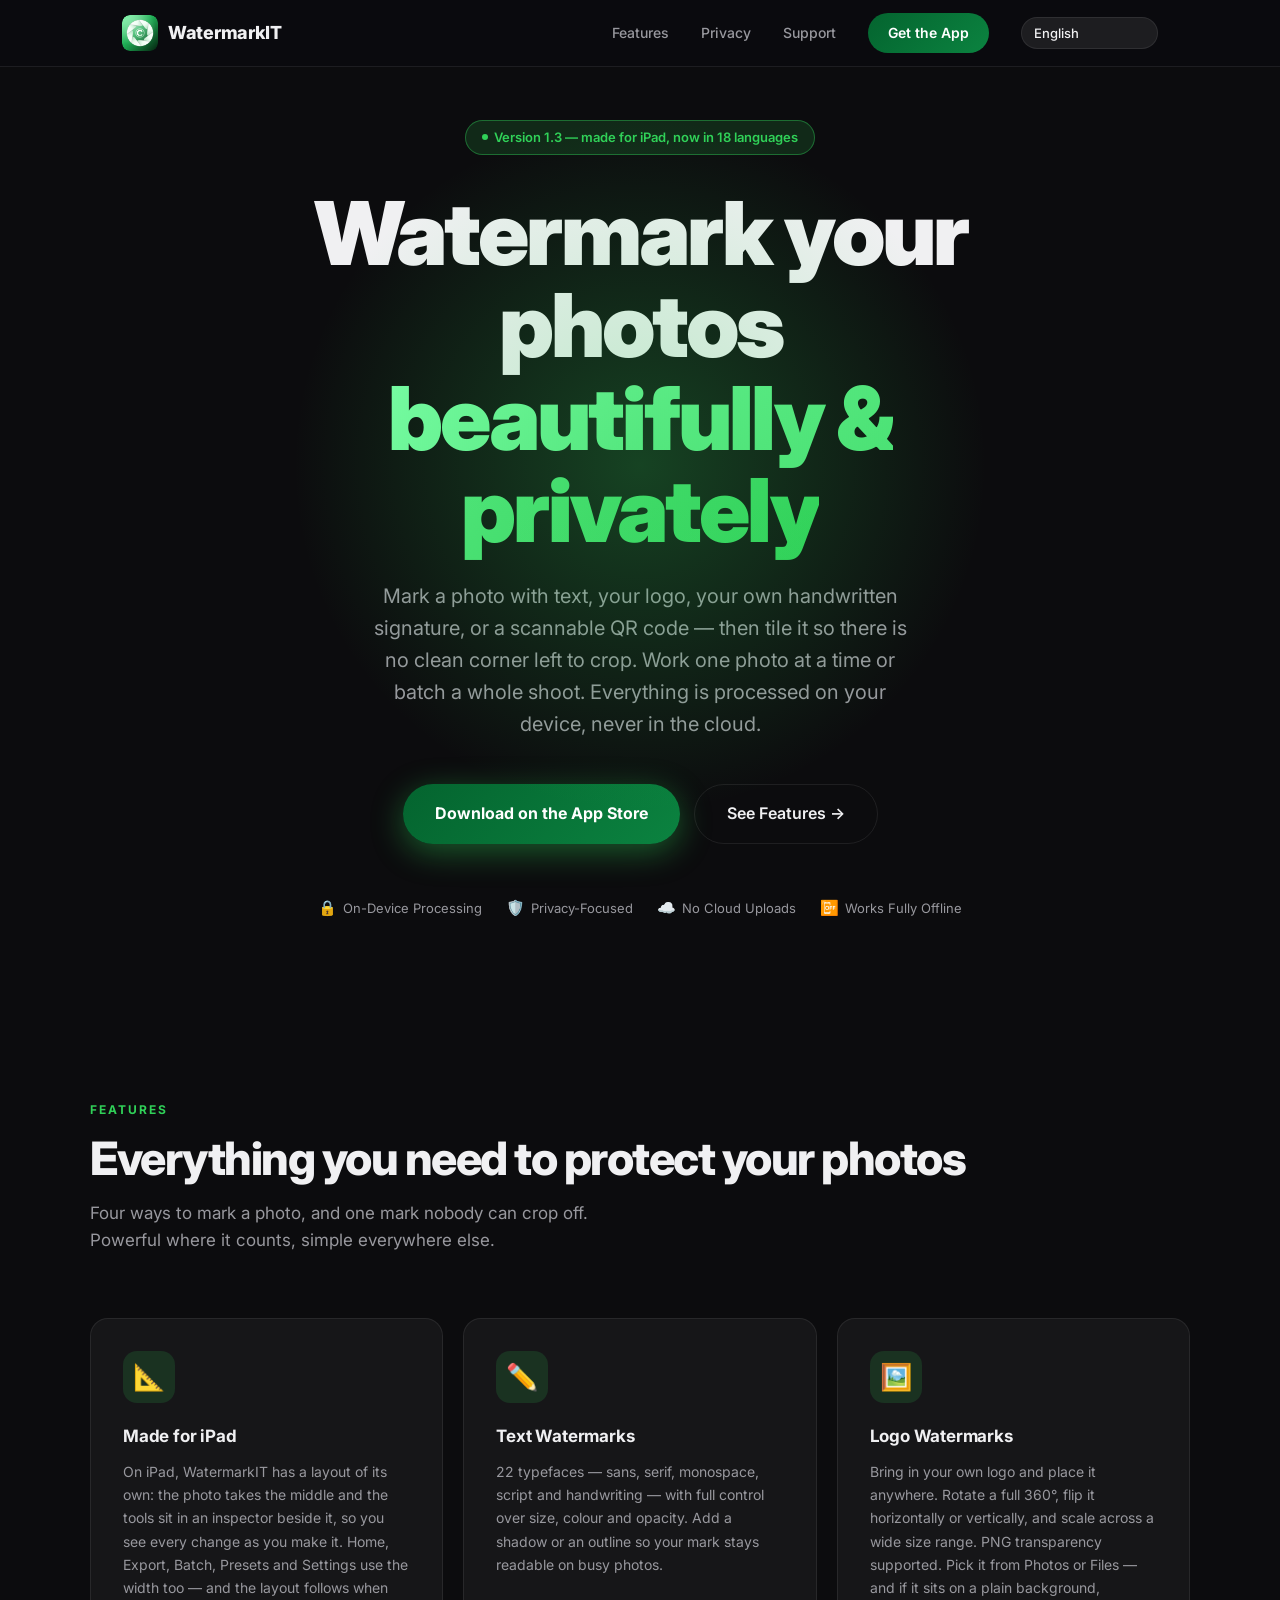
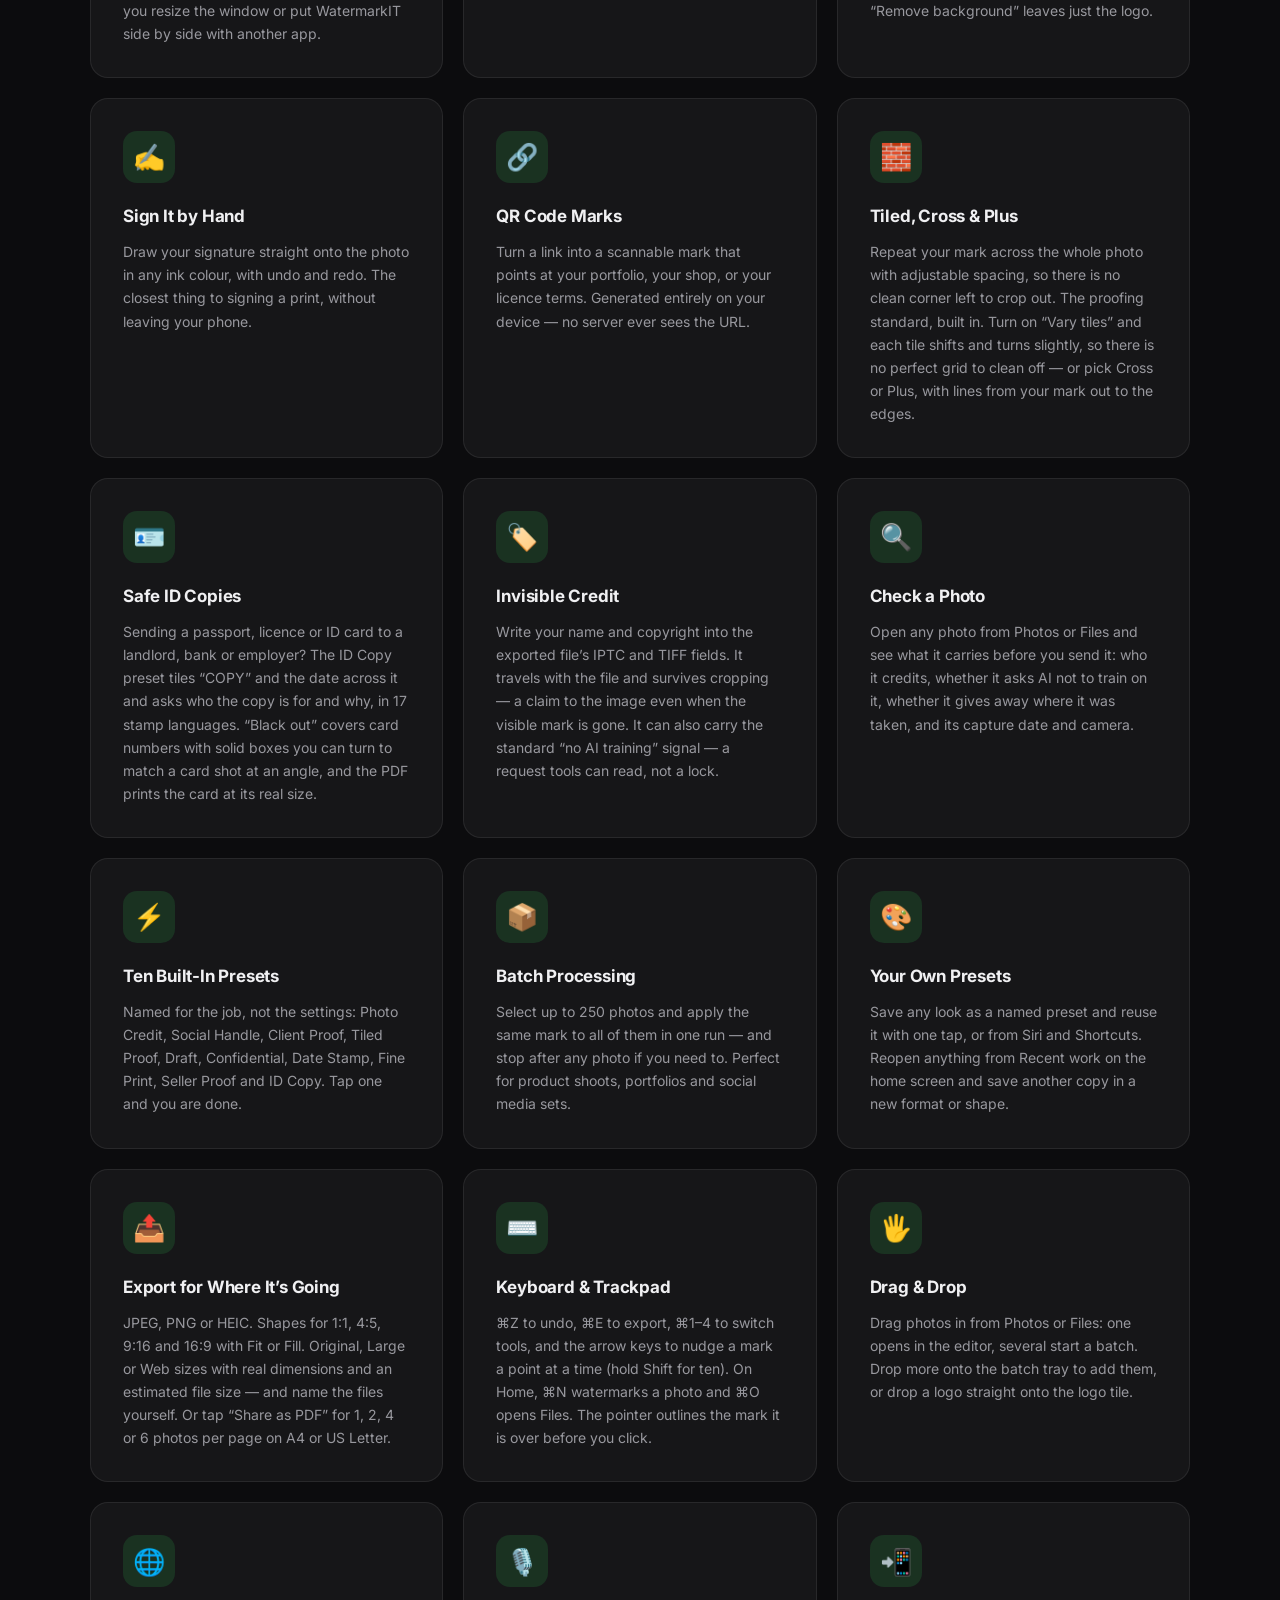
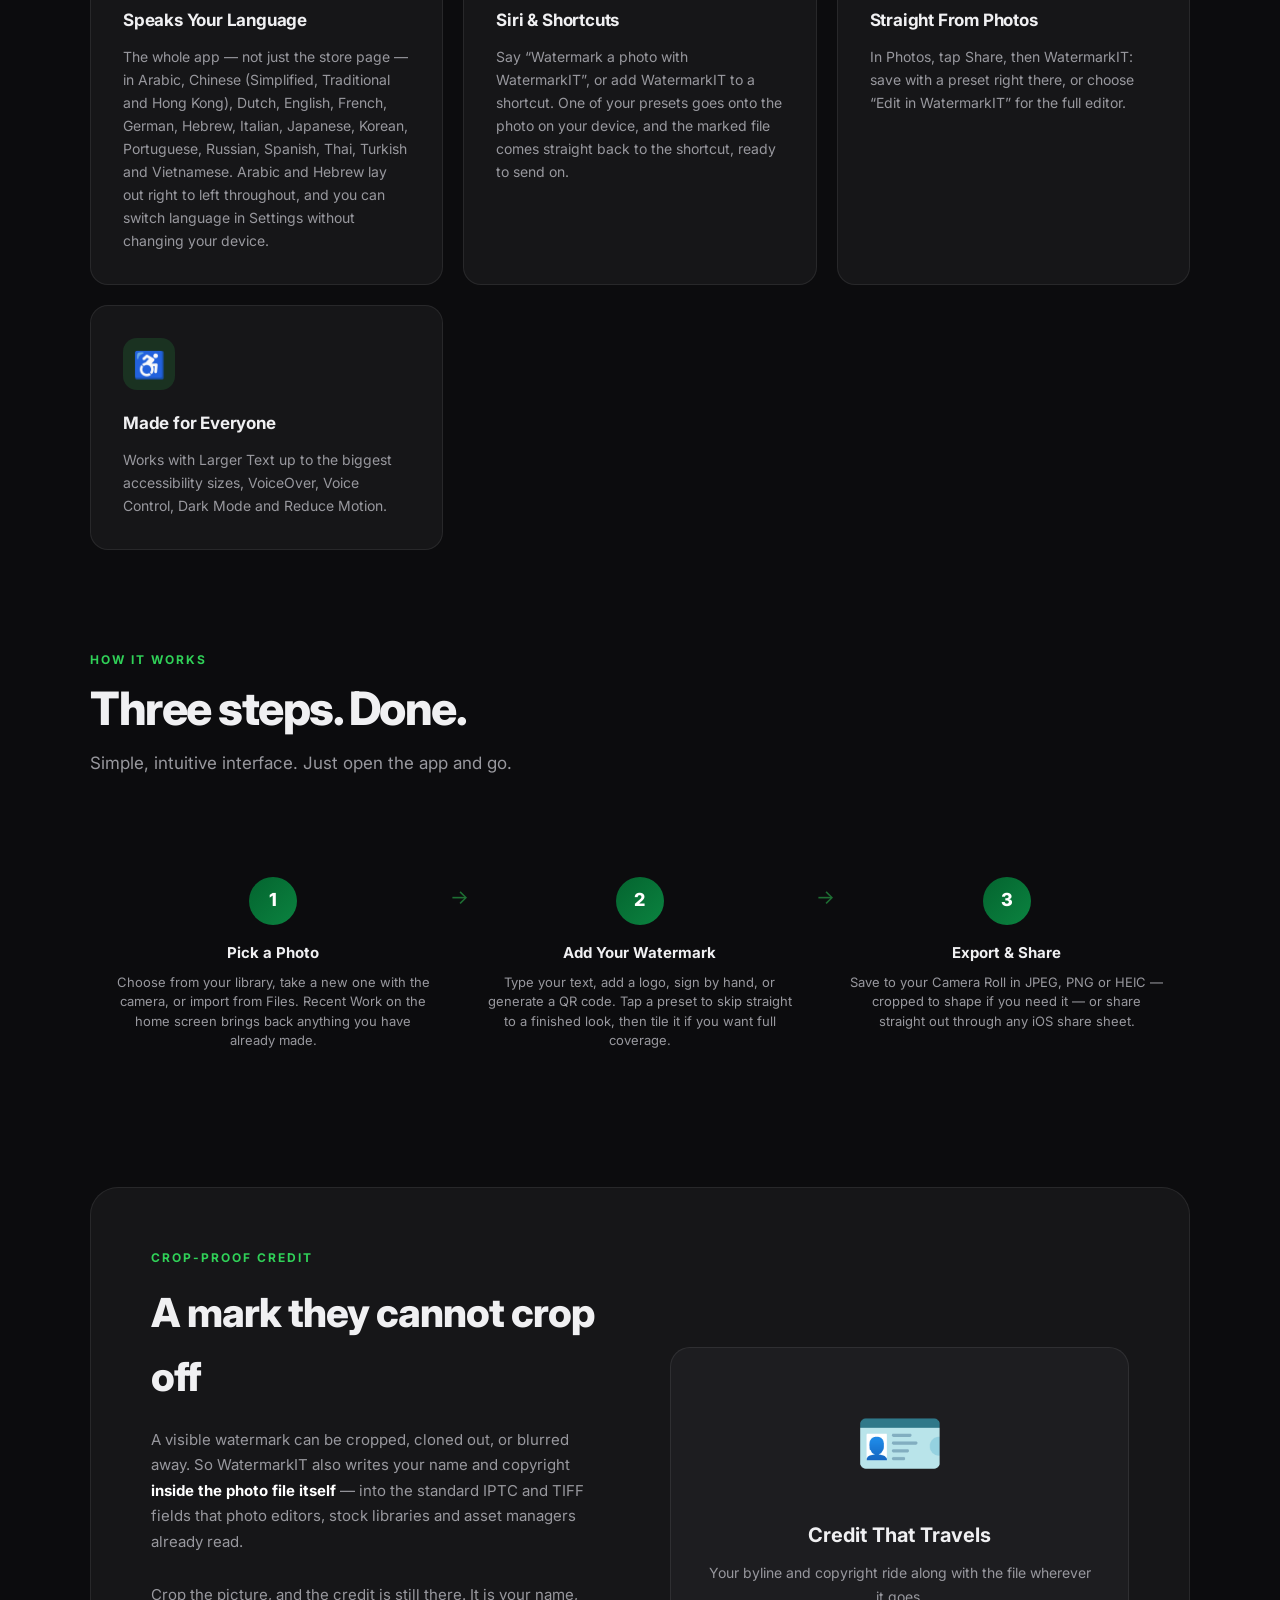
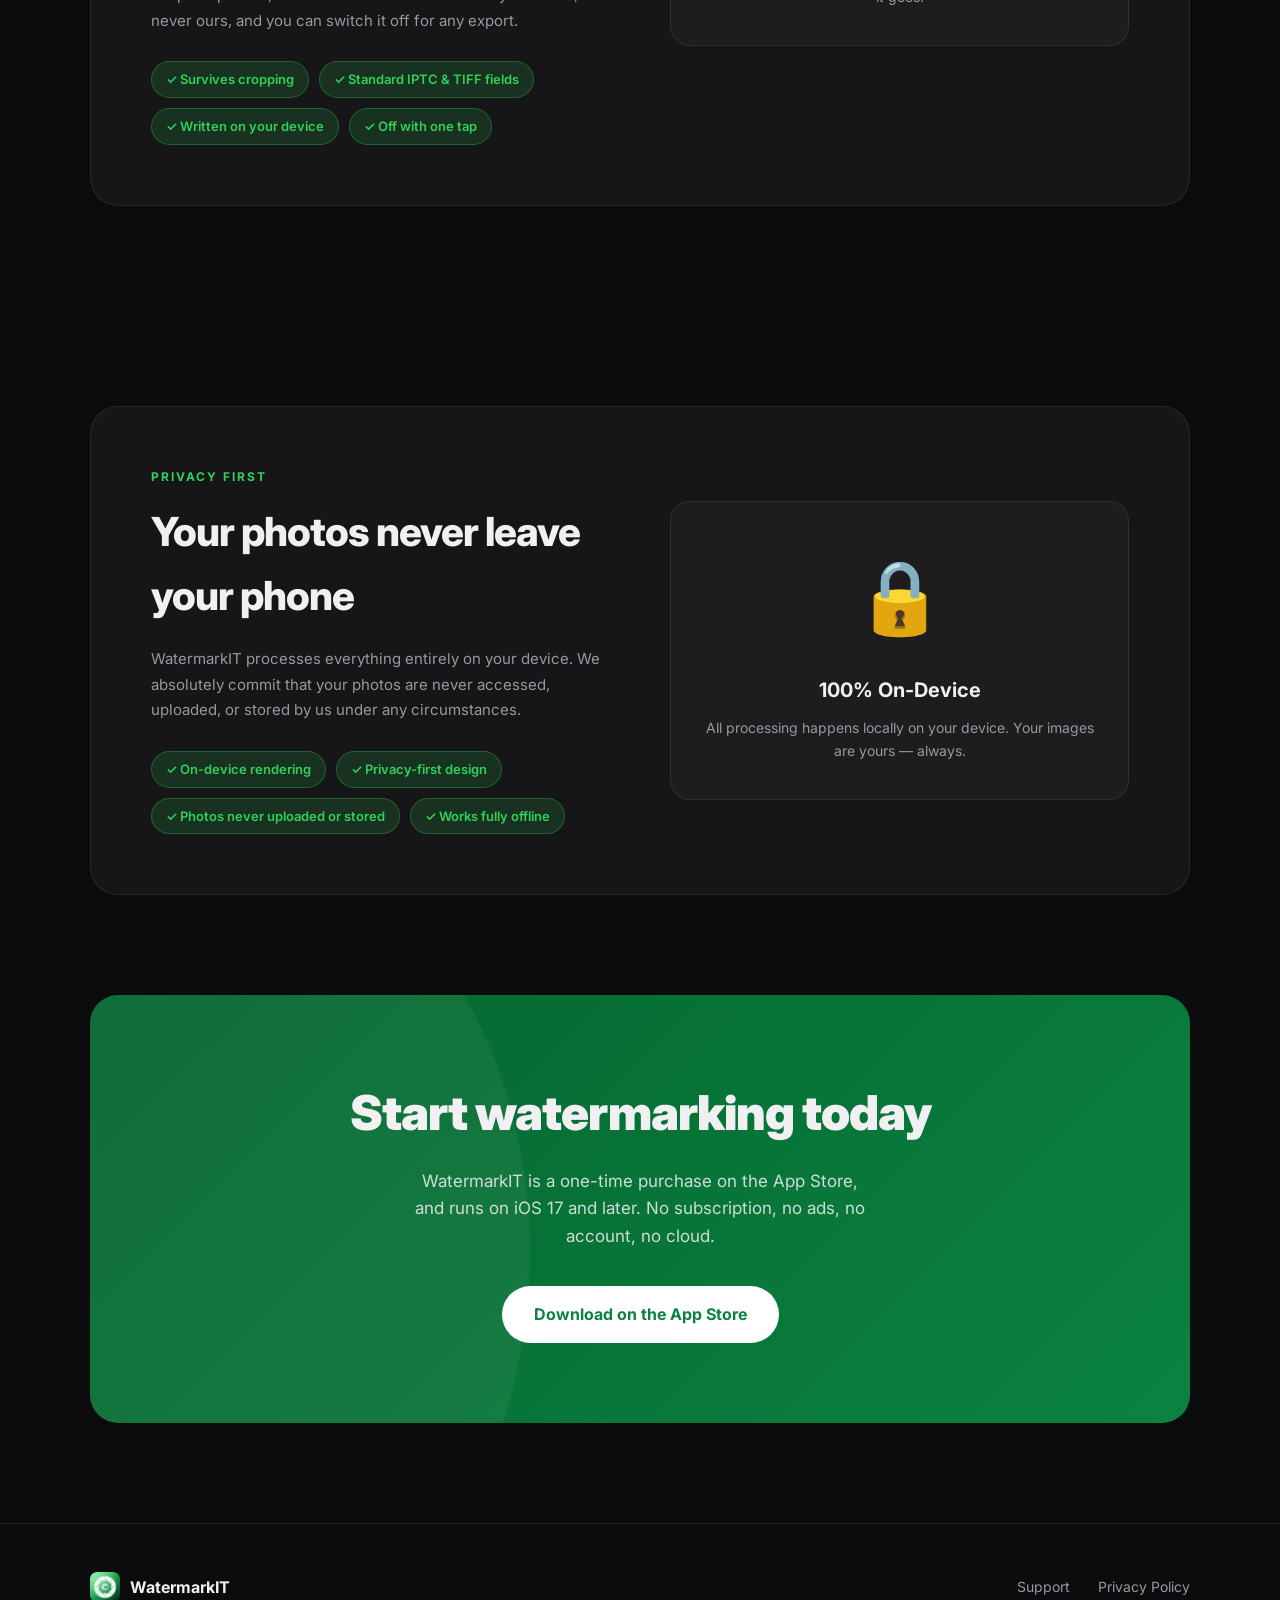
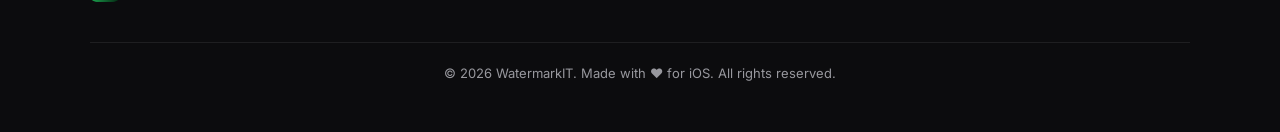
==== commit e289aecb: "Describe 1.3: made for iPad, keyboard and trackpad, drag and drop The home page leads with an iPad c" ====
--- a/index.html
+++ b/index.html
@@ -577,6 +577,11 @@
       <p class="section-sub" data-i18n="feat.sub"></p>
       <div class="features-grid">
           <div class="feature-card">
+            <div class="feature-icon">📐</div>
+            <h3 data-i18n="f17.h"></h3>
+            <p data-i18n="f17.p"></p>
+          </div>
+          <div class="feature-card">
             <div class="feature-icon">✏️</div>
             <h3 data-i18n="f1.h"></h3>
             <p data-i18n="f1.p"></p>
@@ -635,6 +640,16 @@
             <div class="feature-icon">📤</div>
             <h3 data-i18n="f10.h"></h3>
             <p data-i18n="f10.p"></p>
+          </div>
+          <div class="feature-card">
+            <div class="feature-icon">⌨️</div>
+            <h3 data-i18n="f18.h"></h3>
+            <p data-i18n="f18.p"></p>
+          </div>
+          <div class="feature-card">
+            <div class="feature-icon">🖐️</div>
+            <h3 data-i18n="f19.h"></h3>
+            <p data-i18n="f19.p"></p>
           </div>
           <div class="feature-card">
             <div class="feature-icon">🌐</div>
@@ -767,7 +782,7 @@
   "nav.privacy": "Privacy",
   "nav.support": "Support",
   "nav.cta": "Get the App",
-  "hero.badge": "Version 1.2.1 — ID copies, black-out boxes &amp; PDF",
+  "hero.badge": "Version 1.3 — made for iPad, now in 18 languages",
   "hero.h1a": "Watermark your photos",
   "hero.h1b": "beautifully &amp; privately",
   "hero.sub": "Mark a photo with text, your logo, your own handwritten signature, or a scannable QR code — then tile it so there is no clean corner left to crop. Work one photo at a time or batch a whole shoot. Everything is processed on your device, never in the cloud.",
@@ -835,17 +850,23 @@
   "foot.privacy": "Privacy Policy",
   "foot.copy": "WatermarkIT. Made with ❤️ for iOS. All rights reserved.",
   "f11.h": "Speaks Your Language",
-  "f11.p": "The whole app — not just the store page — in Arabic, Dutch, English, French, German, Japanese, Portuguese, Russian, Simplified and Traditional Chinese, Chinese (Hong Kong), Spanish, Turkish and Vietnamese. Arabic lays out right to left throughout, and you can switch language in Settings without changing your device.",
+  "f11.p": "The whole app — not just the store page — in Arabic, Chinese (Simplified, Traditional and Hong Kong), Dutch, English, French, German, Hebrew, Italian, Japanese, Korean, Portuguese, Russian, Spanish, Thai, Turkish and Vietnamese. Arabic and Hebrew lay out right to left throughout, and you can switch language in Settings without changing your device.",
   "f12.h": "Siri &amp; Shortcuts",
   "f12.p": "Say “Watermark a photo with WatermarkIT”, or add WatermarkIT to a shortcut. One of your presets goes onto the photo on your device, and the marked file comes straight back to the shortcut, ready to send on.",
   "f13.h": "Safe ID Copies",
-  "f13.p": "Sending a passport, licence or ID card to a landlord, bank or employer? The ID Copy preset tiles “COPY” and the date across it and asks who the copy is for and why, in 15 stamp languages. “Black out” covers card numbers with solid boxes you can turn to match a card shot at an angle, and the PDF prints the card at its real size.",
+  "f13.p": "Sending a passport, licence or ID card to a landlord, bank or employer? The ID Copy preset tiles “COPY” and the date across it and asks who the copy is for and why, in 17 stamp languages. “Black out” covers card numbers with solid boxes you can turn to match a card shot at an angle, and the PDF prints the card at its real size.",
   "f14.h": "Check a Photo",
   "f14.p": "Open any photo from Photos or Files and see what it carries before you send it: who it credits, whether it asks AI not to train on it, whether it gives away where it was taken, and its capture date and camera.",
   "f15.h": "Straight From Photos",
   "f15.p": "In Photos, tap Share, then WatermarkIT: save with a preset right there, or choose “Edit in WatermarkIT” for the full editor.",
   "f16.h": "Made for Everyone",
-  "f16.p": "Works with Larger Text up to the biggest accessibility sizes, VoiceOver, Voice Control, Dark Mode and Reduce Motion."
+  "f16.p": "Works with Larger Text up to the biggest accessibility sizes, VoiceOver, Voice Control, Dark Mode and Reduce Motion.",
+  "f17.h": "Made for iPad",
+  "f17.p": "On iPad, WatermarkIT has a layout of its own: the photo takes the middle and the tools sit in an inspector beside it, so you see every change as you make it. Home, Export, Batch, Presets and Settings use the width too — and the layout follows when you resize the window or put WatermarkIT side by side with another app.",
+  "f18.h": "Keyboard &amp; Trackpad",
+  "f18.p": "⌘Z to undo, ⌘E to export, ⌘1–4 to switch tools, and the arrow keys to nudge a mark a point at a time (hold Shift for ten). On Home, ⌘N watermarks a photo and ⌘O opens Files. The pointer outlines the mark it is over before you click.",
+  "f19.h": "Drag &amp; Drop",
+  "f19.p": "Drag photos in from Photos or Files: one opens in the editor, several start a batch. Drop more onto the batch tray to add them, or drop a logo straight onto the logo tile."
  },
  "ar": {
   "lang.label": "اللغة",
@@ -854,7 +875,7 @@
   "nav.privacy": "الخصوصية",
   "nav.support": "الدعم",
   "nav.cta": "احصل على التطبيق",
-  "hero.badge": "الإصدار 1.2.1 — نسخ الهوية ومربعات التعتيم وPDF",
+  "hero.badge": "الإصدار 1.3 — مصمَّم لجهاز iPad، والآن بـ 18 لغة",
   "hero.h1a": "ضع علامتك على صورك",
   "hero.h1b": "بأناقة وخصوصية",
   "hero.sub": "ضع على صورتك نصًا أو شعارك أو توقيعك بخط يدك أو رمز QR قابلًا للمسح، ثم كرّره حتى لا تبقى زاوية نظيفة يمكن اقتصاصها. اعمل على صورة واحدة أو على جلسة تصوير كاملة دفعة واحدة. تتم كل المعالجة على جهازك، لا في السحابة.",
@@ -922,17 +943,23 @@
   "foot.privacy": "سياسة الخصوصية",
   "foot.copy": "‏WatermarkIT. صُنع بـ ❤️ لـ iOS. جميع الحقوق محفوظة.",
   "f11.h": "يتحدث لغتك",
-  "f11.p": "التطبيق بالكامل — لا صفحة المتجر وحدها — بالألمانية والعربية والصينية (المبسطة والتقليدية) والصينية (هونغ كونغ) والإسبانية والفرنسية والإنجليزية والهولندية واليابانية والبرتغالية والروسية والتركية والفيتنامية. تُعرض العربية من اليمين إلى اليسار في كل شاشة، ويمكنك تغيير اللغة من الإعدادات دون تغيير لغة جهازك.",
+  "f11.p": "التطبيق بالكامل — لا صفحة المتجر وحدها — بالألمانية والإسبانية والإنجليزية والإيطالية والبرتغالية والتايلاندية والتركية والروسية والصينية (المبسطة والتقليدية وهونغ كونغ) والعبرية والعربية والفرنسية والفيتنامية والكورية والهولندية واليابانية. تُعرض العربية والعبرية من اليمين إلى اليسار في كل شاشة، ويمكنك تغيير اللغة من الإعدادات دون تغيير لغة جهازك.",
   "f12.h": "Siri والاختصارات",
   "f12.p": "قل «ضع علامة على صورة باستخدام WatermarkIT»، أو أضف WatermarkIT إلى اختصار. يوضع أحد إعداداتك المسبقة على الصورة على جهازك، ويعود الملف المعلَّم مباشرةً إلى الاختصار جاهزًا للإرسال.",
   "f13.h": "نسخ هوية آمنة",
-  "f13.p": "سترسل صورة جواز سفر أو رخصة قيادة أو بطاقة هوية إلى مؤجّر أو بنك أو جهة عمل؟ يكرّر الإعداد المسبق «نسخة الهوية» كلمة «نسخة» والتاريخ على الصورة كلها، ويسألك لمن النسخة ولأي غرض، بـ 15 لغة للختم. ويغطي «تعتيم» أرقام البطاقة بمربعات مصمتة يمكنك تدويرها لتطابق بطاقة مصوّرة بزاوية مائلة، وملف PDF يطبع البطاقة بحجمها الحقيقي.",
+  "f13.p": "سترسل صورة جواز سفر أو رخصة قيادة أو بطاقة هوية إلى مؤجّر أو بنك أو جهة عمل؟ يكرّر الإعداد المسبق «نسخة الهوية» كلمة «نسخة» والتاريخ على الصورة كلها، ويسألك لمن النسخة ولأي غرض، بـ 17 لغة للختم. ويغطي «تعتيم» أرقام البطاقة بمربعات مصمتة يمكنك تدويرها لتطابق بطاقة مصوّرة بزاوية مائلة، وملف PDF يطبع البطاقة بحجمها الحقيقي.",
   "f14.h": "افحص صورة",
   "f14.p": "افتح أي صورة من الصور أو الملفات لترى ما تحمله قبل إرسالها: لمن تُنسب، وهل تطلب عدم تدريب الذكاء الاصطناعي عليها، وهل تكشف مكان التقاطها، وتاريخ الالتقاط والكاميرا.",
   "f15.h": "من تطبيق الصور مباشرة",
   "f15.p": "في تطبيق الصور، اضغط «مشاركة» ثم WatermarkIT: احفظ بإعداد مسبق في مكانك، أو اختر «تعديل في WatermarkIT» لفتح المحرّر الكامل.",
   "f16.h": "للجميع",
-  "f16.p": "يعمل مع النص الأكبر حتى أكبر أحجام تسهيلات الاستخدام، وVoiceOver، والتحكم الصوتي، والوضع الداكن، وتقليل الحركة."
+  "f16.p": "يعمل مع النص الأكبر حتى أكبر أحجام تسهيلات الاستخدام، وVoiceOver، والتحكم الصوتي، والوضع الداكن، وتقليل الحركة.",
+  "f17.h": "مصمَّم لجهاز iPad",
+  "f17.p": "على iPad، لتطبيق WatermarkIT تصميم خاص به: تتوسط الصورة الشاشة وتصطف الأدوات في لوحة بجانبها، فترى كل تغيير لحظة إجرائه. وتستفيد شاشات الرئيسية والتصدير والدفعة والإعدادات المسبقة والإعدادات من العرض أيضًا — ويتبعك التصميم عند تغيير حجم النافذة أو وضع WatermarkIT جنبًا إلى جنب مع تطبيق آخر.",
+  "f18.h": "لوحة المفاتيح ولوحة التتبع",
+  "f18.p": "‏⌘Z للتراجع، و‏⌘E للتصدير، و‏⌘1–4 للتنقل بين الأدوات، ومفاتيح الأسهم لتحريك العلامة نقطة واحدة في كل مرة (اضغط Shift لعشر نقاط). وفي الشاشة الرئيسية، ‏⌘N لوضع علامة مائية على صورة و‏⌘O لفتح الملفات. ويحدّد المؤشر العلامة التي يمر فوقها قبل أن تنقر.",
+  "f19.h": "السحب والإفلات",
+  "f19.p": "اسحب الصور من تطبيق الصور أو الملفات: صورة واحدة تُفتح في المحرّر، وعدة صور تبدأ دفعة. أفلت المزيد على شريط الدفعة لإضافتها، أو أفلت شعارًا مباشرة على خانة الشعار."
  },
  "ja": {
   "lang.label": "言語",
@@ -941,7 +968,7 @@
   "nav.privacy": "プライバシー",
   "nav.support": "サポート",
   "nav.cta": "アプリを入手",
-  "hero.badge": "バージョン 1.2.1 — 身分証のコピー、黒塗り、PDF",
+  "hero.badge": "バージョン 1.3 — iPad に最適化、18 言語に対応",
   "hero.h1a": "写真に透かしを",
   "hero.h1b": "美しく、プライベートに",
   "hero.sub": "テキスト、ロゴ、手書きの署名、読み取り可能な QR コードで写真に印を付け、タイル状に並べて切り取れる余白をなくします。1 枚ずつでも、撮影一式をまとめてでも。処理はすべてデバイス内で行われ、クラウドには送られません。",
@@ -1009,17 +1036,23 @@
   "foot.privacy": "プライバシーポリシー",
   "foot.copy": "WatermarkIT. iOS のために ❤️ を込めて。All rights reserved.",
   "f11.h": "あなたの言語で",
-  "f11.p": "ストアページだけでなくアプリ全体が、アラビア語、英語、オランダ語、スペイン語、ドイツ語、トルコ語、日本語、フランス語、ベトナム語、ポルトガル語、ロシア語、繁体字・簡体字中国語、中国語（香港）に対応しています。アラビア語では全画面が右から左のレイアウトになり、デバイスの言語を変えずに設定から表示言語を切り替えられます。",
+  "f11.p": "ストアページだけでなく、アプリ全体が英語、日本語、韓国語、中国語（簡体字・繁体字・香港）、アラビア語、イタリア語、オランダ語、スペイン語、タイ語、ドイツ語、トルコ語、フランス語、ヘブライ語、ベトナム語、ポルトガル語、ロシア語に対応。アラビア語とヘブライ語はすべての画面が右から左に表示され、端末の言語を変えずに設定から言語を切り替えられます。",
   "f12.h": "Siri とショートカット",
   "f12.p": "「WatermarkITで写真に透かしを入れる」と話しかけるか、ショートカットに WatermarkIT を追加するだけ。プリセットがデバイス上で写真に適用され、透かし入りのファイルがそのままショートカットに戻り、すぐに送れます。",
   "f13.h": "身分証のコピーを安全に",
-  "f13.p": "パスポートや運転免許証など、身分証のコピーを不動産会社や銀行、勤務先に送るときに。「身分証のコピー」プリセットは「写し」と日付を全体にタイル状に入れ、提出先と用途をたずねます。スタンプは15言語に対応。「黒塗り」のボックスで番号を隠せて、斜めに撮ったカードに合わせて回転もできます。PDFならカードを実寸で印刷できます。",
+  "f13.p": "パスポートや運転免許証など、身分証のコピーを不動産会社や銀行、勤務先に送るときに。「身分証のコピー」プリセットは「写し」と日付を全体にタイル状に入れ、提出先と用途をたずねます。スタンプは17言語に対応。「黒塗り」のボックスで番号を隠せて、斜めに撮ったカードに合わせて回転もできます。PDFならカードを実寸で印刷できます。",
   "f14.h": "写真をチェック",
   "f14.p": "写真ライブラリや「ファイル」の写真を開けば、送る前に中身を確認できます。誰のクレジットか、AI学習を拒否しているか、撮影場所がわかるか、そして撮影日時とカメラ。",
   "f15.h": "「写真」から直接",
   "f15.p": "「写真」で「共有」から WatermarkIT を選び、その場でプリセットを使って保存。または「WatermarkIT で編集」でフルエディタへ。",
   "f16.h": "すべての人のために",
-  "f16.p": "さらに大きな文字(最大のアクセシビリティサイズまで)、VoiceOver、音声コントロール、ダークモード、視差効果を減らすに対応しています。"
+  "f16.p": "さらに大きな文字(最大のアクセシビリティサイズまで)、VoiceOver、音声コントロール、ダークモード、視差効果を減らすに対応しています。",
+  "f17.h": "iPad に最適化",
+  "f17.p": "iPad では WatermarkIT 専用のレイアウトに。写真を中央に、ツールはその横のインスペクタに並ぶので、変更をその場で確かめられます。ホーム、書き出し、バッチ処理、プリセット、設定も画面の幅をいかし、ウインドウのサイズを変えても、ほかのアプリと横に並べても、レイアウトが合わせて変わります。",
+  "f18.h": "キーボードとトラックパッド",
+  "f18.p": "⌘Z で取り消し、⌘E で書き出し、⌘1〜4 でツールを切り替え、矢印キーでマークを 1 ポイントずつ移動（Shift で 10 ポイント）。ホームでは ⌘N で写真に透かしを入れ、⌘O で「ファイル」を開きます。ポインタを重ねると、クリックする前にマークが枠で示されます。",
+  "f19.h": "ドラッグ＆ドロップ",
+  "f19.p": "「写真」や「ファイル」から写真をドラッグ。1 枚ならエディタで開き、複数ならバッチ処理が始まります。バッチのトレイにドロップして追加したり、ロゴをロゴのタイルに直接ドロップしたりできます。"
  },
  "zh-Hans": {
   "lang.label": "语言",
@@ -1028,7 +1061,7 @@
   "nav.privacy": "隐私",
   "nav.support": "支持",
   "nav.cta": "获取 App",
-  "hero.badge": "版本 1.2.1 — 证件复印件、涂黑与 PDF",
+  "hero.badge": "1.3 版 — 专为 iPad 打造，现支持 18 种语言",
   "hero.h1a": "为你的照片加水印",
   "hero.h1b": "既好看，又私密",
   "hero.sub": "用文字、徽标、你亲手写的签名，或一个可扫描的二维码为照片加上标记，再平铺开来，让人找不到可以裁掉的干净角落。可以一张张处理，也可以整组批量处理。所有处理都在你的设备上完成，绝不上传云端。",
@@ -1096,17 +1129,23 @@
   "foot.privacy": "隐私政策",
   "foot.copy": "WatermarkIT. 为 iOS 用 ❤️ 打造。保留所有权利。",
   "f11.h": "说你的语言",
-  "f11.p": "不只是商店页面，而是整个 App 都支持阿拉伯语、德语、法语、荷兰语、英语、日语、葡萄牙语、俄语、西班牙语、土耳其语、简体与繁体中文、中文（香港）以及越南语。阿拉伯语在所有界面均采用从右至左的排版，你还可以在设置中切换语言，无需更改设备语言。",
+  "f11.p": "不只是商店页面，整个 App 都支持阿拉伯语、德语、俄语、法语、韩语、荷兰语、葡萄牙语、日语、泰语、土耳其语、西班牙语、希伯来语、意大利语、英语、越南语和中文（简体、繁体、香港）。阿拉伯语和希伯来语全部从右到左排版，你还可以在设置中切换语言，无需更改设备语言。",
   "f12.h": "Siri 与快捷指令",
   "f12.p": "说出“用WatermarkIT为照片添加水印”，或把 WatermarkIT 加入快捷指令。你的预设会在设备上应用到照片，加好水印的文件直接交回快捷指令，随时可以发送。",
   "f13.h": "安全的证件复印件",
-  "f13.p": "要把身份证、护照或驾驶证复印件交给房东、银行或公司？“证件复印件”预设会在整张照片平铺“仅供○○使用，他用无效”与日期，并询问复印件给谁、用途是什么，提供 15 种语言。“涂黑”用实心方块盖住证件号码，方块还能旋转，对齐斜拍的证件；导出的 PDF 会按证件的实际大小打印。",
+  "f13.p": "要把身份证、护照或驾驶证复印件交给房东、银行或公司？“证件复印件”预设会在整张照片平铺“仅供○○使用，他用无效”与日期，并询问复印件给谁、用途是什么，提供 17 种语言。“涂黑”用实心方块盖住证件号码，方块还能旋转，对齐斜拍的证件；导出的 PDF 会按证件的实际大小打印。",
   "f14.h": "检查照片",
   "f14.p": "从照片图库或“文件”打开任何一张照片，发送前就能看到它带着什么：署名给谁、是否请求不用于 AI 训练、是否透露拍摄地点，以及拍摄日期与相机。",
   "f15.h": "直接从“照片”加水印",
   "f15.p": "在“照片”中点“共享”，再点 WatermarkIT：直接用预设存储，或选“在 WatermarkIT 中编辑”打开完整编辑器。",
   "f16.h": "人人都能用",
-  "f16.p": "支持更大字体（直到最大的辅助功能字号）、VoiceOver、语音控制、深色模式与减弱动态效果。"
+  "f16.p": "支持更大字体（直到最大的辅助功能字号）、VoiceOver、语音控制、深色模式与减弱动态效果。",
+  "f17.h": "专为 iPad 打造",
+  "f17.p": "在 iPad 上，WatermarkIT 拥有专属布局：照片居中，工具排在旁边的检查器中，每次修改都即时可见。主页、导出、批量、预设和设置也都充分利用屏幕宽度；调整窗口大小或与其他 App 并排使用时，布局会随之变化。",
+  "f18.h": "键盘与触控板",
+  "f18.p": "⌘Z 撤销，⌘E 导出，⌘1–4 切换工具，方向键每次将水印移动 1 点（按住 Shift 移动 10 点）。在主页，⌘N 为照片添加水印，⌘O 打开“文件”。指针悬停时，会在点按前勾勒出所指的水印。",
+  "f19.h": "拖放",
+  "f19.p": "从“照片”或“文件”拖入照片：一张会在编辑器中打开，多张会开始批量处理。将更多照片拖到批量托盘即可添加，或将标志直接拖到标志区块上。"
  },
  "zh-Hant": {
   "lang.label": "語言",
@@ -1115,7 +1154,7 @@
   "nav.privacy": "隱私",
   "nav.support": "支援",
   "nav.cta": "取得 App",
-  "hero.badge": "版本 1.2.1 — 證件影本、塗黑與 PDF",
+  "hero.badge": "1.3 版 — 專為 iPad 打造，現支援 18 種語言",
   "hero.h1a": "為你的照片加浮水印",
   "hero.h1b": "既好看，又私密",
   "hero.sub": "用文字、標誌、你親手寫的簽名，或一個可掃描的 QR 碼為照片加上標記，再並排重複鋪開，讓人找不到可以裁掉的乾淨角落。可以一張張處理，也可以整組批次處理。所有處理都在你的裝置上完成，絕不上傳雲端。",
@@ -1183,17 +1222,23 @@
   "foot.privacy": "隱私權政策",
   "foot.copy": "WatermarkIT. 為 iOS 用 ❤️ 打造。保留一切權利。",
   "f11.h": "說你的語言",
-  "f11.p": "不只是商店頁面，而是整個 App 都支援阿拉伯文、德文、法文、荷蘭文、英文、日文、葡萄牙文、俄文、西班牙文、土耳其文、簡體與繁體中文、中文（香港）以及越南文。阿拉伯文在所有畫面均採用由右至左的排版，你還可以在設定中切換語言，不必更改裝置語言。",
+  "f11.p": "不只是商店頁面，整個 App 都支援中文（簡體、繁體、香港）、英文、日文、韓文、阿拉伯文、希伯來文、泰文、越南文、土耳其文、俄文、德文、法文、義大利文、荷蘭文、西班牙文和葡萄牙文。阿拉伯文和希伯來文全部由右至左排版，你也可以在設定中切換語言，無須更改裝置語言。",
   "f12.h": "Siri 與捷徑",
   "f12.p": "說出「用WatermarkIT為照片加上浮水印」，或把 WatermarkIT 加入捷徑。你的預設集會在裝置上套用到照片，加好浮水印的檔案直接交回捷徑，隨時可以傳送。",
   "f13.h": "安全的證件影本",
-  "f13.p": "要把身分證、護照或駕照影本交給房東、銀行或公司？「證件影本」預設會在整張照片平鋪「僅供○○使用，他用無效」與日期，並詢問影本給誰、用途為何，提供 15 種語言。「塗黑」用實心方塊蓋住證件號碼，方塊還能旋轉，對齊斜拍的證件；匯出的 PDF 會依證件的實際大小列印。",
+  "f13.p": "要把身分證、護照或駕照影本交給房東、銀行或公司？「證件影本」預設會在整張照片平鋪「僅供○○使用，他用無效」與日期，並詢問影本給誰、用途為何，提供 17 種語言。「塗黑」用實心方塊蓋住證件號碼，方塊還能旋轉，對齊斜拍的證件；匯出的 PDF 會依證件的實際大小列印。",
   "f14.h": "檢查照片",
   "f14.p": "從照片圖庫或「檔案」打開任何一張照片，傳送前就能看到它帶著什麼：署名給誰、是否要求不用於 AI 訓練、是否透露拍攝地點，以及拍攝日期與相機。",
   "f15.h": "直接從「照片」加浮水印",
   "f15.p": "在「照片」中點「分享」，再點 WatermarkIT：直接用預設集儲存，或選「在 WatermarkIT 中編輯」開啟完整編輯器。",
   "f16.h": "人人都能用",
-  "f16.p": "支援更大的文字（直到最大的輔助使用字級）、VoiceOver、語音控制、深色模式與減少動態效果。"
+  "f16.p": "支援更大的文字（直到最大的輔助使用字級）、VoiceOver、語音控制、深色模式與減少動態效果。",
+  "f17.h": "專為 iPad 打造",
+  "f17.p": "在 iPad 上，WatermarkIT 擁有專屬版面：照片置中，工具排在旁邊的檢閱器中，每次修改都能即時看到。主畫面、匯出、批次、預設集和設定也都善用螢幕寬度；調整視窗大小或與其他 App 並排使用時，版面會隨之調整。",
+  "f18.h": "鍵盤與觸控式軌跡板",
+  "f18.p": "⌘Z 還原，⌘E 匯出，⌘1–4 切換工具，方向鍵每次將浮水印移動 1 點（按住 Shift 移動 10 點）。在主畫面，⌘N 為照片加上浮水印，⌘O 開啟「檔案」。指標停留時，會在點按前框出所指的浮水印。",
+  "f19.h": "拖放",
+  "f19.p": "從「照片」或「檔案」拖入照片：一張會在編輯器中開啟，多張會開始批次處理。將更多照片拖到批次匣即可加入，或將標誌直接拖到標誌區塊上。"
  },
  "fr": {
   "lang.label": "Langue",
@@ -1202,7 +1247,7 @@
   "nav.privacy": "Confidentialité",
   "nav.support": "Assistance",
   "nav.cta": "Obtenir l’app",
-  "hero.badge": "Version 1.2.1 — copies de pièce d’identité, masquage et PDF",
+  "hero.badge": "Version 1.3 — pensée pour l’iPad, désormais en 18 langues",
   "hero.h1a": "Filigranez vos photos",
   "hero.h1b": "avec élégance et discrétion",
   "hero.sub": "Marquez une photo avec du texte, votre logo, votre propre signature manuscrite ou un code QR scannable — puis mettez-la en mosaïque pour ne laisser aucun coin net à recadrer. Travaillez photo par photo ou traitez tout un shooting par lot. Tout est traité sur votre appareil, jamais dans le cloud.",
@@ -1270,17 +1315,23 @@
   "foot.privacy": "Politique de confidentialité",
   "foot.copy": "WatermarkIT. Conçu avec ❤️ pour iOS. Tous droits réservés.",
   "f11.h": "Parle votre langue",
-  "f11.p": "L’application entière — pas seulement la fiche de la boutique — en allemand, anglais, arabe, chinois simplifié et traditionnel, chinois (Hong Kong), espagnol, français, japonais, néerlandais, portugais, russe, turc et vietnamien. L’arabe s’affiche de droite à gauche partout, et vous pouvez changer de langue dans Réglages sans changer celle de votre appareil.",
+  "f11.p": "Toute l’app — pas seulement la fiche de l’App Store — en allemand, anglais, arabe, chinois (simplifié, traditionnel et Hong Kong), coréen, espagnol, français, hébreu, italien, japonais, néerlandais, portugais, russe, thaï, turc et vietnamien. L’arabe et l’hébreu s’affichent de droite à gauche partout, et vous pouvez changer de langue dans les Réglages sans modifier celle de votre appareil.",
   "f12.h": "Siri et Raccourcis",
   "f12.p": "Dites « Filigraner une photo avec WatermarkIT », ou ajoutez WatermarkIT à un raccourci. L’un de vos préréglages est appliqué à la photo sur votre appareil, et le fichier marqué revient directement au raccourci, prêt à être envoyé.",
   "f13.h": "Des copies d’identité sûres",
-  "f13.p": "Un passeport, un permis ou une carte d’identité à envoyer à un propriétaire, une banque ou un employeur ? Le préréglage Copie de pièce d’identité répète « COPIE » et la date sur toute l’image, et demande à qui elle est destinée et pourquoi, en 15 langues. « Masquer » couvre les numéros de rectangles opaques, inclinables pour une carte photographiée de biais, et le PDF imprime la carte à sa taille réelle.",
+  "f13.p": "Un passeport, un permis ou une carte d’identité à envoyer à un propriétaire, une banque ou un employeur ? Le préréglage Copie de pièce d’identité répète « COPIE » et la date sur toute l’image, et demande à qui elle est destinée et pourquoi, en 17 langues. « Masquer » couvre les numéros de rectangles opaques, inclinables pour une carte photographiée de biais, et le PDF imprime la carte à sa taille réelle.",
   "f14.h": "Vérifier une photo",
   "f14.p": "Ouvrez n’importe quelle photo depuis Photos ou Fichiers et voyez ce qu’elle contient avant de l’envoyer : qui elle crédite, si elle interdit l’entraînement d’IA, si elle révèle où elle a été prise, sa date de prise de vue et l’appareil.",
   "f15.h": "Directement depuis Photos",
   "f15.p": "Dans Photos, touchez Partager, puis WatermarkIT : enregistrez avec un préréglage sur place, ou ouvrez l’éditeur complet avec « Modifier dans WatermarkIT ».",
   "f16.h": "Pour tout le monde",
-  "f16.p": "Compatible avec le texte plus grand jusqu’aux plus grandes tailles d’accessibilité, VoiceOver, Contrôle vocal, le mode sombre et Réduire les animations."
+  "f16.p": "Compatible avec le texte plus grand jusqu’aux plus grandes tailles d’accessibilité, VoiceOver, Contrôle vocal, le mode sombre et Réduire les animations.",
+  "f17.h": "Pensé pour l’iPad",
+  "f17.p": "Sur iPad, WatermarkIT a sa propre mise en page : la photo occupe le centre et les outils se rangent dans un inspecteur à côté, pour voir chaque réglage au moment où vous le faites. L’accueil, l’exportation, le lot, les préréglages et les réglages profitent aussi de la largeur — et la mise en page suit quand vous redimensionnez la fenêtre ou placez WatermarkIT à côté d’une autre app.",
+  "f18.h": "Clavier et trackpad",
+  "f18.p": "⌘Z pour annuler, ⌘E pour exporter, ⌘1 à 4 pour changer d’outil et les flèches pour déplacer une marque d’un point à la fois (Maj pour dix). Sur l’accueil, ⌘N filigrane une photo et ⌘O ouvre Fichiers. Le pointeur entoure la marque qu’il survole avant même que vous cliquiez.",
+  "f19.h": "Glisser-déposer",
+  "f19.p": "Faites glisser des photos depuis Photos ou Fichiers : une seule s’ouvre dans l’éditeur, plusieurs lancent un lot. Déposez-en d’autres sur le bandeau du lot pour les ajouter, ou déposez un logo directement sur la vignette du logo."
  },
  "de": {
   "lang.label": "Sprache",
@@ -1289,7 +1340,7 @@
   "nav.privacy": "Datenschutz",
   "nav.support": "Support",
   "nav.cta": "App laden",
-  "hero.badge": "Version 1.2.1 — Ausweiskopien, Schwärzen &amp; PDF",
+  "hero.badge": "Version 1.3 — fürs iPad gemacht, jetzt in 18 Sprachen",
   "hero.h1a": "Versehen Sie Ihre Fotos mit einem Wasserzeichen",
   "hero.h1b": "schön und privat",
   "hero.sub": "Markieren Sie ein Foto mit Text, Ihrem Logo, Ihrer eigenen handgeschriebenen Unterschrift oder einem scanbaren QR-Code — und kacheln Sie es dann, sodass keine saubere Ecke zum Zuschneiden übrig bleibt. Bearbeiten Sie ein Foto nach dem anderen oder gleich ein ganzes Shooting als Stapel. Alles wird auf Ihrem Gerät verarbeitet, niemals in der Cloud.",
@@ -1357,17 +1408,23 @@
   "foot.privacy": "Datenschutzerklärung",
   "foot.copy": "WatermarkIT. Mit ❤️ für iOS gemacht. Alle Rechte vorbehalten.",
   "f11.h": "Spricht Ihre Sprache",
-  "f11.p": "Die gesamte App — nicht nur die Store-Seite — auf Arabisch, Chinesisch (vereinfacht und traditionell), Chinesisch (Hongkong), Deutsch, Englisch, Französisch, Japanisch, Niederländisch, Portugiesisch, Russisch, Spanisch, Türkisch und Vietnamesisch. Arabisch wird durchgängig von rechts nach links dargestellt, und Sie können die Sprache in den Einstellungen ändern, ohne die Gerätesprache zu ändern.",
+  "f11.p": "Die ganze App – nicht nur die Store-Seite – auf Arabisch, Chinesisch (vereinfacht, traditionell und Hongkong), Deutsch, Englisch, Französisch, Hebräisch, Italienisch, Japanisch, Koreanisch, Niederländisch, Portugiesisch, Russisch, Spanisch, Thai, Türkisch und Vietnamesisch. Arabisch und Hebräisch laufen durchgehend von rechts nach links, und Sie können die Sprache in den Einstellungen wechseln, ohne Ihr Gerät umzustellen.",
   "f12.h": "Siri &amp; Kurzbefehle",
   "f12.p": "Sagen Sie „Foto in WatermarkIT mit Wasserzeichen versehen“ oder fügen Sie WatermarkIT einem Kurzbefehl hinzu. Eine Ihrer Voreinstellungen wird auf Ihrem Gerät auf das Foto gelegt, und die markierte Datei geht direkt an den Kurzbefehl zurück – bereit zum Weiterschicken.",
   "f13.h": "Sichere Ausweiskopien",
-  "f13.p": "Reisepass, Führerschein oder Ausweis für Vermieter, Bank oder Arbeitgeber? Die Voreinstellung Ausweiskopie legt „KOPIE“ und das Datum über das ganze Bild und fragt, für wen und wofür die Kopie ist – in 15 Stempelsprachen. „Schwärzen“ deckt Nummern mit Feldern ab, die sich zu einer schräg fotografierten Karte drehen lassen, und das PDF druckt die Karte in Originalgröße.",
+  "f13.p": "Reisepass, Führerschein oder Ausweis für Vermieter, Bank oder Arbeitgeber? Die Voreinstellung Ausweiskopie legt „KOPIE“ und das Datum über das ganze Bild und fragt, für wen und wofür die Kopie ist – in 17 Stempelsprachen. „Schwärzen“ deckt Nummern mit Feldern ab, die sich zu einer schräg fotografierten Karte drehen lassen, und das PDF druckt die Karte in Originalgröße.",
   "f14.h": "Foto prüfen",
   "f14.p": "Öffnen Sie ein beliebiges Foto aus Fotos oder Dateien und sehen Sie vor dem Senden, was darin steckt: wem es zugeschrieben ist, ob es KI-Training untersagt, ob es verrät, wo es aufgenommen wurde, sowie Aufnahmedatum und Kamera.",
   "f15.h": "Direkt aus Fotos",
   "f15.p": "Tippen Sie in Fotos auf Teilen, dann auf WatermarkIT: direkt mit einer Voreinstellung sichern oder „In WatermarkIT bearbeiten“ für den vollen Editor.",
   "f16.h": "Für alle",
-  "f16.p": "Funktioniert mit größerem Text bis zu den größten Bedienungshilfen-Größen, VoiceOver, Sprachsteuerung, Dunkelmodus und „Bewegung reduzieren“."
+  "f16.p": "Funktioniert mit größerem Text bis zu den größten Bedienungshilfen-Größen, VoiceOver, Sprachsteuerung, Dunkelmodus und „Bewegung reduzieren“.",
+  "f17.h": "Fürs iPad gemacht",
+  "f17.p": "Auf dem iPad hat WatermarkIT ein eigenes Layout: Das Foto steht in der Mitte, die Werkzeuge sitzen in einem Inspektor daneben – so sehen Sie jede Änderung, während Sie sie vornehmen. Start, Export, Stapel, Voreinstellungen und Einstellungen nutzen ebenfalls die Breite, und das Layout passt sich an, wenn Sie die Fenstergröße ändern oder WatermarkIT neben einer anderen App verwenden.",
+  "f18.h": "Tastatur &amp; Trackpad",
+  "f18.p": "⌘Z zum Widerrufen, ⌘E zum Exportieren, ⌘1–4 zum Wechseln der Werkzeuge und die Pfeiltasten, um eine Markierung punktweise zu verschieben (mit Umschalttaste um zehn). Auf dem Startbildschirm versieht ⌘N ein Foto mit Wasserzeichen und ⌘O öffnet Dateien. Der Zeiger umrandet die Markierung, über der er steht, schon vor dem Klick.",
+  "f19.h": "Drag &amp; Drop",
+  "f19.p": "Ziehen Sie Fotos aus Fotos oder Dateien herein: Eines öffnet sich im Editor, mehrere starten einen Stapel. Legen Sie weitere auf der Stapelleiste ab, um sie hinzuzufügen, oder ziehen Sie ein Logo direkt auf die Logo-Kachel."
  },
  "ru": {
   "lang.label": "Язык",
@@ -1376,7 +1433,7 @@
   "nav.privacy": "Конфиденциальность",
   "nav.support": "Поддержка",
   "nav.cta": "Скачать",
-  "hero.badge": "Версия 1.2.1 — копии документов, закрашивание и PDF",
+  "hero.badge": "Версия 1.3 — создана для iPad, теперь на 18 языках",
   "hero.h1a": "Ставьте водяные знаки на фото",
   "hero.h1b": "красиво и приватно",
   "hero.sub": "Отметьте фото текстом, своим логотипом, собственной рукописной подписью или QR-кодом для сканирования — а затем замостите его знаком по всей площади, чтобы не осталось чистого угла для обрезки. Работайте с одним фото или обрабатывайте пакетом всю съёмку. Всё обрабатывается на вашем устройстве, никогда в облаке.",
@@ -1444,17 +1501,23 @@
   "foot.privacy": "Политика конфиденциальности",
   "foot.copy": "WatermarkIT. Сделано с ❤️ для iOS. Все права защищены.",
   "f11.h": "Говорит на вашем языке",
-  "f11.p": "Всё приложение целиком — а не только страница в магазине — на арабском, английском, вьетнамском, голландском, испанском, китайском (упрощённом и традиционном), китайском (Гонконг), немецком, португальском, русском, турецком, французском и японском. Арабский язык везде отображается справа налево, а сменить язык можно в настройках, не меняя язык устройства.",
+  "f11.p": "Всё приложение — а не только страница в магазине — на английском, арабском, вьетнамском, иврите, испанском, итальянском, китайском (упрощённом, традиционном и гонконгском), корейском, немецком, нидерландском, португальском, русском, тайском, турецком, французском и японском. Арабский и иврит везде идут справа налево, а язык можно сменить в настройках, не меняя язык устройства.",
   "f12.h": "Siri и Команды",
   "f12.p": "Скажите «Добавить водяной знак в WatermarkIT» или добавьте WatermarkIT в быструю команду. Один из ваших пресетов накладывается на фото прямо на устройстве, а готовый файл сразу возвращается в команду — его можно отправить дальше.",
   "f13.h": "Безопасные копии документов",
-  "f13.p": "Отправляете паспорт, права или удостоверение арендодателю, в банк или работодателю? Пресет «Копия документа» повторяет «КОПИЯ» и дату по всему снимку и спрашивает, для кого и для чего копия, — на 15 языках. «Закрасить» закрывает номера сплошными плашками, которые можно повернуть под карту, снятую под углом, а PDF распечатает карту в реальном размере.",
+  "f13.p": "Отправляете паспорт, права или удостоверение арендодателю, в банк или работодателю? Пресет «Копия документа» повторяет «КОПИЯ» и дату по всему снимку и спрашивает, для кого и для чего копия, — на 17 языках. «Закрасить» закрывает номера сплошными плашками, которые можно повернуть под карту, снятую под углом, а PDF распечатает карту в реальном размере.",
   "f14.h": "Проверить фото",
   "f14.p": "Откройте любое фото из «Фото» или «Файлов» и до отправки посмотрите, что в нём есть: кому оно приписано, запрещает ли обучение ИИ, выдаёт ли место съёмки, а также дату съёмки и камеру.",
   "f15.h": "Прямо из «Фото»",
   "f15.p": "В «Фото» нажмите «Поделиться», затем WatermarkIT: сохраните с пресетом на месте или выберите «Изменить в WatermarkIT», чтобы открыть полный редактор.",
   "f16.h": "Для всех",
-  "f16.p": "Работает с увеличенным текстом вплоть до самых крупных размеров универсального доступа, VoiceOver, Управлением голосом, тёмным режимом и Уменьшением движения."
+  "f16.p": "Работает с увеличенным текстом вплоть до самых крупных размеров универсального доступа, VoiceOver, Управлением голосом, тёмным режимом и Уменьшением движения.",
+  "f17.h": "Создано для iPad",
+  "f17.p": "На iPad у WatermarkIT собственная раскладка: фото в центре, инструменты — в инспекторе рядом, так что каждое изменение видно сразу. Главный экран, экспорт, пакетная обработка, пресеты и настройки тоже используют всю ширину, а раскладка подстраивается, когда вы меняете размер окна или открываете WatermarkIT рядом с другим приложением.",
+  "f18.h": "Клавиатура и трекпад",
+  "f18.p": "⌘Z — отменить, ⌘E — экспорт, ⌘1–4 — смена инструментов, стрелки сдвигают знак на один пункт (с Shift — на десять). На главном экране ⌘N ставит водяной знак на фото, а ⌘O открывает «Файлы». Указатель обводит знак, над которым находится, ещё до щелчка.",
+  "f19.h": "Перетаскивание",
+  "f19.p": "Перетащите фото из «Фото» или «Файлов»: одно откроется в редакторе, несколько — запустят пакетную обработку. Бросьте ещё фото на ленту пакета, чтобы добавить их, или бросьте логотип прямо на плитку логотипа."
  },
  "nl": {
   "lang.label": "Taal",
@@ -1463,7 +1526,7 @@
   "nav.privacy": "Privacy",
   "nav.support": "Ondersteuning",
   "nav.cta": "Download de app",
-  "hero.badge": "Versie 1.2.1 — kopieën van je ID, zwart maken &amp; pdf",
+  "hero.badge": "Versie 1.3 — gemaakt voor iPad, nu in 18 talen",
   "hero.h1a": "Voorzie je foto’s van een watermerk",
   "hero.h1b": "mooi en privé",
   "hero.sub": "Markeer een foto met tekst, je logo, je eigen handgeschreven handtekening of een scanbare QR-code — en leg er dan tegels van neer, zodat er geen schone hoek overblijft om bij te snijden. Werk foto voor foto of verwerk een hele shoot in batch. Alles wordt op je apparaat verwerkt, nooit in de cloud.",
@@ -1531,17 +1594,23 @@
   "foot.privacy": "Privacybeleid",
   "foot.copy": "WatermarkIT. Gemaakt met ❤️ voor iOS. Alle rechten voorbehouden.",
   "f11.h": "Spreekt jouw taal",
-  "f11.p": "De hele app — niet alleen de winkelpagina — in het Arabisch, Chinees (vereenvoudigd en traditioneel), Chinees (Hongkong), Duits, Engels, Frans, Japans, Nederlands, Portugees, Russisch, Spaans, Turks en Vietnamees. Arabisch wordt overal van rechts naar links weergegeven, en je kunt de taal wijzigen in Instellingen zonder de taal van je apparaat te veranderen.",
+  "f11.p": "De hele app — niet alleen de storepagina — in het Arabisch, Chinees (vereenvoudigd, traditioneel en Hongkong), Duits, Engels, Frans, Hebreeuws, Italiaans, Japans, Koreaans, Nederlands, Portugees, Russisch, Spaans, Thai, Turks en Vietnamees. Arabisch en Hebreeuws lopen overal van rechts naar links, en je kunt de taal wisselen in Instellingen zonder je apparaat om te zetten.",
   "f12.h": "Siri en Opdrachten",
   "f12.p": "Zeg “Zet een watermerk op een foto met WatermarkIT”, of voeg WatermarkIT toe aan een opdracht. Een van je voorinstellingen gaat op je apparaat op de foto, en het gemarkeerde bestand komt meteen terug bij de opdracht, klaar om door te sturen.",
   "f13.h": "Veilige kopieën van je ID",
-  "f13.p": "Stuur je een paspoort, rijbewijs of ID-kaart naar een verhuurder, bank of werkgever? De voorinstelling Kopie ID zet ‘KOPIE’ en de datum over de hele foto en vraagt voor wie en waarvoor de kopie is, in 15 stempeltalen. ‘Zwart maken’ dekt nummers af met dichte vlakken die je kunt draaien, passend bij een kaart die scheef is gefotografeerd, en de pdf drukt de kaart op ware grootte af.",
+  "f13.p": "Stuur je een paspoort, rijbewijs of ID-kaart naar een verhuurder, bank of werkgever? De voorinstelling Kopie ID zet ‘KOPIE’ en de datum over de hele foto en vraagt voor wie en waarvoor de kopie is, in 17 stempeltalen. ‘Zwart maken’ dekt nummers af met dichte vlakken die je kunt draaien, passend bij een kaart die scheef is gefotografeerd, en de pdf drukt de kaart op ware grootte af.",
   "f14.h": "Foto controleren",
   "f14.p": "Open een willekeurige foto uit Foto’s of Bestanden en zie vóór het versturen wat erin zit: aan wie hij wordt toegeschreven, of hij vraagt AI er niet op te trainen, of hij verraadt waar hij is genomen, en de opnamedatum en camera.",
   "f15.h": "Rechtstreeks vanuit Foto’s",
   "f15.p": "Tik in Foto’s op Deel en dan op WatermarkIT: bewaar direct met een voorinstelling, of kies ‘Bewerk in WatermarkIT’ voor de volledige editor.",
   "f16.h": "Voor iedereen",
-  "f16.p": "Werkt met grotere tekst tot de grootste toegankelijkheidsformaten, VoiceOver, Stembediening, donkere modus en Verminder beweging."
+  "f16.p": "Werkt met grotere tekst tot de grootste toegankelijkheidsformaten, VoiceOver, Stembediening, donkere modus en Verminder beweging.",
+  "f17.h": "Gemaakt voor iPad",
+  "f17.p": "Op iPad heeft WatermarkIT een eigen indeling: de foto staat in het midden en de gereedschappen zitten in een inspector ernaast, zodat je elke wijziging ziet terwijl je hem maakt. Begin, Exporteer, Batch, Voorinstellingen en Instellingen gebruiken ook de breedte — en de indeling past zich aan als je het venster groter of kleiner maakt of WatermarkIT naast een andere app zet.",
+  "f18.h": "Toetsenbord en trackpad",
+  "f18.p": "⌘Z om te herstellen, ⌘E om te exporteren, ⌘1–4 om van gereedschap te wisselen en de pijltoetsen om een markering punt voor punt te verschuiven (met Shift tien). Op het beginscherm geeft ⌘N een foto een watermerk en opent ⌘O Bestanden. De aanwijzer omlijnt de markering waar hij boven staat al voordat je klikt.",
+  "f19.h": "Slepen en neerzetten",
+  "f19.p": "Sleep foto’s naar binnen vanuit Foto’s of Bestanden: één foto opent in de editor, meerdere starten een batch. Zet er meer neer op de batchbalk om ze toe te voegen, of zet een logo direct op de logotegel."
  },
  "vi": {
   "lang.label": "Ngôn ngữ",
@@ -1550,7 +1619,7 @@
   "nav.privacy": "Quyền riêng tư",
   "nav.support": "Hỗ trợ",
   "nav.cta": "Tải ứng dụng",
-  "hero.badge": "Phiên bản 1.2.1 — bản sao giấy tờ, che đen và PDF",
+  "hero.badge": "Phiên bản 1.3 — thiết kế cho iPad, nay có 18 ngôn ngữ",
   "hero.h1a": "Đóng hình mờ cho ảnh của bạn",
   "hero.h1b": "đẹp mắt và riêng tư",
   "hero.sub": "Đánh dấu một bức ảnh bằng văn bản, logo, chữ ký viết tay của riêng bạn, hoặc mã QR có thể quét — rồi lát kín để không còn góc sạch nào để cắt. Xử lý từng ảnh một hoặc xử lý hàng loạt cả buổi chụp. Mọi thứ đều được xử lý trên thiết bị của bạn, không bao giờ trên đám mây.",
@@ -1618,17 +1687,23 @@
   "foot.privacy": "Chính sách quyền riêng tư",
   "foot.copy": "WatermarkIT. Được làm với ❤️ cho iOS. Bảo lưu mọi quyền.",
   "f11.h": "Nói ngôn ngữ của bạn",
-  "f11.p": "Toàn bộ ứng dụng — không chỉ trang cửa hàng — bằng tiếng Ả Rập, tiếng Anh, tiếng Bồ Đào Nha, tiếng Đức, tiếng Hà Lan, tiếng Nga, tiếng Nhật, tiếng Pháp, tiếng Tây Ban Nha, tiếng Thổ Nhĩ Kỳ, tiếng Trung (giản thể và phồn thể), tiếng Trung (Hồng Kông) và tiếng Việt. Tiếng Ả Rập được trình bày từ phải sang trái ở mọi nơi, và bạn có thể đổi ngôn ngữ trong Cài đặt mà không cần đổi ngôn ngữ thiết bị.",
+  "f11.p": "Toàn bộ ứng dụng — không chỉ trang trên App Store — bằng tiếng Anh, Ả Rập, Bồ Đào Nha, Đức, Hà Lan, Hàn, Hebrew, Nga, Nhật, Pháp, Tây Ban Nha, Thái, Thổ Nhĩ Kỳ, Trung (giản thể, phồn thể và Hồng Kông), Việt và Ý. Tiếng Ả Rập và Hebrew hiển thị từ phải sang trái ở mọi màn hình, và bạn có thể đổi ngôn ngữ trong Cài đặt mà không cần đổi ngôn ngữ thiết bị.",
   "f12.h": "Siri và Phím tắt",
   "f12.p": "Nói “Đóng hình mờ lên ảnh bằng WatermarkIT”, hoặc thêm WatermarkIT vào một phím tắt. Một cài đặt sẵn của bạn được áp lên ảnh ngay trên thiết bị, và tệp đã đánh dấu được trả thẳng về phím tắt, sẵn sàng để gửi tiếp.",
   "f13.h": "Bản sao giấy tờ an toàn",
-  "f13.p": "Bạn gửi hộ chiếu, bằng lái hay căn cước cho chủ nhà, ngân hàng hoặc công ty? Cài đặt sẵn “Bản sao giấy tờ” lát chữ “BẢN SAO” và ngày tháng khắp ảnh, rồi hỏi bản sao dành cho ai và để làm gì — với 15 ngôn ngữ con dấu. “Che đen” phủ số thẻ bằng các ô đặc, có thể xoay cho khớp với thẻ chụp nghiêng, và tệp PDF in thẻ đúng kích thước thật.",
+  "f13.p": "Bạn gửi hộ chiếu, bằng lái hay căn cước cho chủ nhà, ngân hàng hoặc công ty? Cài đặt sẵn “Bản sao giấy tờ” lát chữ “BẢN SAO” và ngày tháng khắp ảnh, rồi hỏi bản sao dành cho ai và để làm gì — với 17 ngôn ngữ con dấu. “Che đen” phủ số thẻ bằng các ô đặc, có thể xoay cho khớp với thẻ chụp nghiêng, và tệp PDF in thẻ đúng kích thước thật.",
   "f14.h": "Kiểm tra ảnh",
   "f14.p": "Mở bất kỳ ảnh nào từ Ảnh hoặc Tệp để xem ảnh mang theo gì trước khi gửi: ghi công cho ai, có yêu cầu AI không huấn luyện hay không, có để lộ nơi chụp hay không, cùng ngày chụp và máy ảnh.",
   "f15.h": "Ngay từ ứng dụng Ảnh",
   "f15.p": "Trong Ảnh, chạm Chia sẻ, rồi WatermarkIT: lưu ngay với một cài đặt sẵn, hoặc chọn “Sửa trong WatermarkIT” để mở trình chỉnh sửa đầy đủ.",
   "f16.h": "Dành cho mọi người",
-  "f16.p": "Hoạt động với Chữ lớn hơn tới cỡ trợ năng lớn nhất, VoiceOver, Khẩu lệnh, Chế độ tối và Giảm chuyển động."
+  "f16.p": "Hoạt động với Chữ lớn hơn tới cỡ trợ năng lớn nhất, VoiceOver, Khẩu lệnh, Chế độ tối và Giảm chuyển động.",
+  "f17.h": "Thiết kế cho iPad",
+  "f17.p": "Trên iPad, WatermarkIT có bố cục riêng: ảnh nằm ở giữa, công cụ xếp trong bảng kiểm tra bên cạnh, nên bạn thấy mọi thay đổi ngay khi thực hiện. Màn hình chính, Xuất, Hàng loạt, Cài đặt sẵn và Cài đặt cũng tận dụng chiều rộng — và bố cục tự điều chỉnh khi bạn đổi kích thước cửa sổ hoặc đặt WatermarkIT cạnh một ứng dụng khác.",
+  "f18.h": "Bàn phím và bàn di chuột",
+  "f18.p": "⌘Z để hoàn tác, ⌘E để xuất, ⌘1–4 để đổi công cụ, và phím mũi tên để dịch dấu từng điểm một (giữ Shift để dịch mười). Ở màn hình chính, ⌘N đóng dấu một ảnh và ⌘O mở Tệp. Con trỏ viền quanh dấu mà nó đang nằm trên trước cả khi bạn bấm.",
+  "f19.h": "Kéo và thả",
+  "f19.p": "Kéo ảnh vào từ Ảnh hoặc Tệp: một ảnh mở trong trình chỉnh sửa, nhiều ảnh bắt đầu một lượt hàng loạt. Thả thêm ảnh lên khay hàng loạt để thêm, hoặc thả logo thẳng lên ô logo."
  },
  "tr": {
   "lang.label": "Dil",
@@ -1637,7 +1712,7 @@
   "nav.privacy": "Gizlilik",
   "nav.support": "Destek",
   "nav.cta": "Uygulamayı Edinin",
-  "hero.badge": "Sürüm 1.2.1 — kimlik kopyaları, karartma ve PDF",
+  "hero.badge": "Sürüm 1.3 — iPad için tasarlandı, artık 18 dilde",
   "hero.h1a": "Fotoğraflarınıza filigran ekleyin",
   "hero.h1b": "şık ve gizli biçimde",
   "hero.sub": "Bir fotoğrafı metinle, logonuzla, kendi el yazınızla attığınız imzayla veya taranabilir bir QR koduyla işaretleyin — sonra kırpılacak temiz bir köşe kalmasın diye döşeyin. Tek tek fotoğrafla çalışın ya da bütün bir çekimi toplu işleyin. Her şey cihazınızda işlenir, asla bulutta değil.",
@@ -1705,17 +1780,23 @@
   "foot.privacy": "Gizlilik Politikası",
   "foot.copy": "WatermarkIT. iOS için ❤️ ile yapıldı. Tüm hakları saklıdır.",
   "f11.h": "Sizin Dilinizi Konuşur",
-  "f11.p": "Yalnızca mağaza sayfası değil, uygulamanın tamamı — Almanca, Arapça, Çince (basitleştirilmiş ve geleneksel), Çince (Hong Kong), Fransızca, Hollandaca, İngilizce, İspanyolca, Japonca, Portekizce, Rusça, Türkçe ve Vietnamca dillerinde. Arapça her yerde sağdan sola düzenlenir ve cihaz dilinizi değiştirmeden Ayarlar’dan dili değiştirebilirsiniz.",
+  "f11.p": "Yalnızca mağaza sayfası değil, uygulamanın tamamı Almanca, Arapça, Çince (Basitleştirilmiş, Geleneksel ve Hong Kong), Felemenkçe, Fransızca, İbranice, İngilizce, İspanyolca, İtalyanca, Japonca, Korece, Portekizce, Rusça, Tayca, Türkçe ve Vietnamca. Arapça ve İbranice her ekranda sağdan sola dizilir; dili, cihazınızın dilini değiştirmeden Ayarlar’dan değiştirebilirsiniz.",
   "f12.h": "Siri ve Kestirmeler",
   "f12.p": "“WatermarkIT ile fotoğrafa filigran ekle” deyin ya da WatermarkIT’i bir kestirmeye ekleyin. Hazır ayarlarınızdan biri fotoğrafa cihazınızda uygulanır ve işaretli dosya doğrudan kestirmeye, göndermeye hazır olarak geri döner.",
   "f13.h": "Güvenli Kimlik Kopyaları",
-  "f13.p": "Pasaport, ehliyet veya kimlik kartını ev sahibine, bankaya ya da işverene mi göndereceksiniz? Kimlik kopyası hazır ayarı “KOPYA” ve tarihi tüm görüntüye döşer, kopyanın kime ve ne için olduğunu sorar — 15 damga diliyle. “Karart” numaraları opak kutularla kapatır; kutuları eğik çekilmiş bir karta uyacak şekilde döndürebilirsiniz. PDF ise kartı gerçek boyutunda basar.",
+  "f13.p": "Pasaport, ehliyet veya kimlik kartını ev sahibine, bankaya ya da işverene mi göndereceksiniz? Kimlik kopyası hazır ayarı “KOPYA” ve tarihi tüm görüntüye döşer, kopyanın kime ve ne için olduğunu sorar — 17 damga diliyle. “Karart” numaraları opak kutularla kapatır; kutuları eğik çekilmiş bir karta uyacak şekilde döndürebilirsiniz. PDF ise kartı gerçek boyutunda basar.",
   "f14.h": "Fotoğrafı Kontrol Et",
   "f14.p": "Fotoğraflar’dan veya Dosyalar’dan herhangi bir fotoğrafı açın ve göndermeden önce içinde ne olduğunu görün: kime ait gösterildiği, yapay zekâ eğitimine kapalı olup olmadığı, çekildiği yeri ele verip vermediği, çekim tarihi ve kamera.",
   "f15.h": "Doğrudan Fotoğraflar’dan",
   "f15.p": "Fotoğraflar’da Paylaş’a, ardından WatermarkIT’e dokunun: orada bir hazır ayarla kaydedin ya da tam düzenleyici için “WatermarkIT’te düzenle”yi seçin.",
   "f16.h": "Herkes İçin",
-  "f16.p": "Erişilebilirliğin en büyük boyutlarına kadar Daha Büyük Metin, VoiceOver, Sesle Denetim, Karanlık Mod ve Hareketi Azalt ile çalışır."
+  "f16.p": "Erişilebilirliğin en büyük boyutlarına kadar Daha Büyük Metin, VoiceOver, Sesle Denetim, Karanlık Mod ve Hareketi Azalt ile çalışır.",
+  "f17.h": "iPad İçin Tasarlandı",
+  "f17.p": "iPad’de WatermarkIT’in kendine ait bir düzeni var: Fotoğraf ortada, araçlar yanındaki denetçide duruyor; böylece her değişikliği yaparken görüyorsunuz. Ana ekran, Dışa Aktar, Toplu, Hazır Ayarlar ve Ayarlar da genişlikten yararlanır; pencereyi yeniden boyutlandırdığınızda ya da WatermarkIT’i başka bir uygulamanın yanına koyduğunuzda düzen de buna uyar.",
+  "f18.h": "Klavye ve İzleme Dörtgeni",
+  "f18.p": "Geri almak için ⌘Z, dışa aktarmak için ⌘E, araç değiştirmek için ⌘1–4, bir işareti noktası noktasına kaydırmak için ok tuşları (on nokta için Shift’i basılı tutun). Ana ekranda ⌘N bir fotoğrafa filigran ekler, ⌘O Dosyalar’ı açar. İmleç, üzerinde durduğu işaretin çevresini siz tıklamadan önce çizer.",
+  "f19.h": "Sürükle ve Bırak",
+  "f19.p": "Fotoğrafları Fotoğraflar’dan veya Dosyalar’dan sürükleyin: Tek fotoğraf düzenleyicide açılır, birkaç fotoğraf toplu işlem başlatır. Eklemek için toplu işlem şeridine daha fazlasını bırakın ya da bir logoyu doğrudan logo kutucuğuna bırakın."
  },
  "es-MX": {
   "lang.label": "Idioma",
@@ -1724,7 +1805,7 @@
   "nav.privacy": "Privacidad",
   "nav.support": "Soporte",
   "nav.cta": "Obtén la app",
-  "hero.badge": "Versión 1.2.1 — copias de identidad, tapado y PDF",
+  "hero.badge": "Versión 1.3 — hecha para iPad, ahora en 18 idiomas",
   "hero.h1a": "Marca tus fotos con marca de agua",
   "hero.h1b": "con estilo y privacidad",
   "hero.sub": "Marca una foto con texto, tu logotipo, tu propia firma escrita a mano o un código QR escaneable — y luego repítela en mosaico para que no quede ninguna esquina limpia que recortar. Trabaja con una foto a la vez o procesa toda una sesión por lotes. Todo se procesa en tu dispositivo, nunca en la nube.",
@@ -1792,17 +1873,23 @@
   "foot.privacy": "Política de privacidad",
   "foot.copy": "WatermarkIT. Hecho con ❤️ para iOS. Todos los derechos reservados.",
   "f11.h": "Habla tu idioma",
-  "f11.p": "La aplicación completa —no solo la ficha de la tienda— en alemán, árabe, chino (simplificado y tradicional), chino (Hong Kong), español, francés, holandés, inglés, japonés, portugués, ruso, turco y vietnamita. El árabe se muestra de derecha a izquierda en toda la app, y puedes cambiar el idioma en Ajustes sin cambiar el idioma de tu dispositivo.",
+  "f11.p": "Toda la app —no solo la página de la tienda— en alemán, árabe, chino (simplificado, tradicional y de Hong Kong), coreano, español, francés, hebreo, inglés, italiano, japonés, neerlandés, portugués, ruso, tailandés, turco y vietnamita. El árabe y el hebreo se muestran de derecha a izquierda en todas partes, y puedes cambiar el idioma en Ajustes sin cambiar el de tu dispositivo.",
   "f12.h": "Siri y Atajos",
   "f12.p": "Di “Poner marca de agua a una foto con WatermarkIT”, o agrega WatermarkIT a un atajo. Uno de tus preajustes se aplica a la foto en tu dispositivo, y el archivo marcado vuelve directamente al atajo, listo para enviarlo.",
   "f13.h": "Copias de identidad seguras",
-  "f13.p": "¿Vas a mandar tu pasaporte, licencia o identificación a un casero, un banco o una empresa? El preajuste Copia de identidad repite “COPIA” y la fecha por toda la imagen, y pregunta para quién es la copia y para qué, en 15 idiomas. “Tapar” cubre los números con recuadros opacos que puedes girar para que encajen con una tarjeta fotografiada en ángulo, y el PDF imprime la tarjeta a su tamaño real.",
+  "f13.p": "¿Vas a mandar tu pasaporte, licencia o identificación a un casero, un banco o una empresa? El preajuste Copia de identidad repite “COPIA” y la fecha por toda la imagen, y pregunta para quién es la copia y para qué, en 17 idiomas. “Tapar” cubre los números con recuadros opacos que puedes girar para que encajen con una tarjeta fotografiada en ángulo, y el PDF imprime la tarjeta a su tamaño real.",
   "f14.h": "Comprobar una foto",
   "f14.p": "Abre cualquier foto de Fotos o Archivos y mira lo que lleva antes de enviarla: a quién da crédito, si pide que no se entrene IA con ella, si revela dónde se tomó, y su fecha de captura y cámara.",
   "f15.h": "Directo desde Fotos",
   "f15.p": "En Fotos, toca Compartir y luego WatermarkIT: guarda con un preajuste ahí mismo o elige “Editar en WatermarkIT” para el editor completo.",
   "f16.h": "Para todos",
-  "f16.p": "Funciona con Texto más grande hasta los tamaños de accesibilidad más grandes, VoiceOver, Control por voz, modo oscuro y Reducir movimiento."
+  "f16.p": "Funciona con Texto más grande hasta los tamaños de accesibilidad más grandes, VoiceOver, Control por voz, modo oscuro y Reducir movimiento.",
+  "f17.h": "Hecho para iPad",
+  "f17.p": "En iPad, WatermarkIT tiene un diseño propio: la foto ocupa el centro y las herramientas se colocan en un inspector al lado, así ves cada cambio mientras lo haces. Inicio, Exportar, Lote, Preajustes y Ajustes también aprovechan el ancho, y el diseño se adapta cuando cambias el tamaño de la ventana o pones WatermarkIT junto a otra app.",
+  "f18.h": "Teclado y trackpad",
+  "f18.p": "⌘Z para deshacer, ⌘E para exportar, ⌘1–4 para cambiar de herramienta y las flechas para mover una marca de punto en punto (con Mayúsculas, de diez en diez). En Inicio, ⌘N pone marca de agua a una foto y ⌘O abre Archivos. El puntero contornea la marca sobre la que está antes de que hagas clic.",
+  "f19.h": "Arrastrar y soltar",
+  "f19.p": "Arrastra fotos desde Fotos o Archivos: una se abre en el editor y varias empiezan un lote. Suelta más en la bandeja del lote para añadirlas, o suelta un logo directamente en el recuadro del logo."
  },
  "pt-BR": {
   "lang.label": "Idioma",
@@ -1811,7 +1898,7 @@
   "nav.privacy": "Privacidade",
   "nav.support": "Suporte",
   "nav.cta": "Baixe o app",
-  "hero.badge": "Versão 1.2.1 — cópias de documento, tarjas e PDF",
+  "hero.badge": "Versão 1.3 — feita para iPad, agora em 18 idiomas",
   "hero.h1a": "Coloque marca d’água nas suas fotos",
   "hero.h1b": "com elegância e privacidade",
   "hero.sub": "Marque uma foto com texto, seu logotipo, sua própria assinatura manuscrita ou um código QR escaneável — depois coloque em mosaico para não sobrar nenhum canto limpo para recortar. Trabalhe foto por foto ou processe em lote uma sessão inteira. Tudo é processado no seu aparelho, nunca na nuvem.",
@@ -1879,17 +1966,23 @@
   "foot.privacy": "Política de Privacidade",
   "foot.copy": "WatermarkIT. Feito com ❤️ para iOS. Todos os direitos reservados.",
   "f11.h": "Fala o seu idioma",
-  "f11.p": "O app inteiro — não apenas a página da loja — em alemão, árabe, chinês (simplificado e tradicional), chinês (Hong Kong), espanhol, francês, holandês, inglês, japonês, português, russo, turco e vietnamita. O árabe é exibido da direita para a esquerda em todo o app, e você pode trocar o idioma em Ajustes sem mudar o idioma do aparelho.",
+  "f11.p": "O app inteiro — não só a página da loja — em alemão, árabe, chinês (simplificado, tradicional e de Hong Kong), coreano, espanhol, francês, hebraico, holandês, inglês, italiano, japonês, português, russo, tailandês, turco e vietnamita. Árabe e hebraico aparecem da direita para a esquerda em todas as telas, e você pode trocar o idioma em Ajustes sem mudar o do aparelho.",
   "f12.h": "Siri e Atalhos",
   "f12.p": "Diga “Marcar uma foto com o WatermarkIT”, ou adicione o WatermarkIT a um atalho. Uma das suas predefinições é aplicada à foto no seu dispositivo, e o arquivo marcado volta direto para o atalho, pronto para enviar.",
   "f13.h": "Cópias de documento seguras",
-  "f13.p": "Vai mandar passaporte, CNH ou RG para o locador, o banco ou o empregador? A predefinição Cópia de documento repete “CÓPIA” e a data por toda a imagem e pergunta para quem é a cópia e para quê, em 15 idiomas de carimbo. “Tarjar” cobre os números com caixas opacas que você pode girar para acompanhar um documento fotografado de lado, e o PDF imprime o documento no tamanho real.",
+  "f13.p": "Vai mandar passaporte, CNH ou RG para o locador, o banco ou o empregador? A predefinição Cópia de documento repete “CÓPIA” e a data por toda a imagem e pergunta para quem é a cópia e para quê, em 17 idiomas de carimbo. “Tarjar” cobre os números com caixas opacas que você pode girar para acompanhar um documento fotografado de lado, e o PDF imprime o documento no tamanho real.",
   "f14.h": "Verificar uma foto",
   "f14.p": "Abra qualquer foto do app Fotos ou do Arquivos e veja o que ela carrega antes de enviar: a quem dá crédito, se pede que a IA não treine com ela, se revela onde foi tirada, e a data de captura e a câmera.",
   "f15.h": "Direto do app Fotos",
   "f15.p": "No Fotos, toque em Compartilhar e depois em WatermarkIT: salve com uma predefinição ali mesmo ou escolha “Editar no WatermarkIT” para o editor completo.",
   "f16.h": "Para todo mundo",
-  "f16.p": "Funciona com Texto Maior até os maiores tamanhos de acessibilidade, VoiceOver, Controle por Voz, Modo Escuro e Reduzir Movimento."
+  "f16.p": "Funciona com Texto Maior até os maiores tamanhos de acessibilidade, VoiceOver, Controle por Voz, Modo Escuro e Reduzir Movimento.",
+  "f17.h": "Feito para iPad",
+  "f17.p": "No iPad, o WatermarkIT tem um layout próprio: a foto fica no centro e as ferramentas ficam num inspetor ao lado, então você vê cada mudança enquanto a faz. Início, Exportar, Lote, Predefinições e Ajustes também aproveitam a largura — e o layout acompanha quando você redimensiona a janela ou coloca o WatermarkIT lado a lado com outro app.",
+  "f18.h": "Teclado e trackpad",
+  "f18.p": "⌘Z para desfazer, ⌘E para exportar, ⌘1–4 para trocar de ferramenta e as setas para mover uma marca um ponto por vez (segure Shift para dez). No Início, ⌘N aplica marca d’água a uma foto e ⌘O abre o Arquivos. O ponteiro contorna a marca sobre a qual está antes mesmo de você clicar.",
+  "f19.h": "Arrastar e soltar",
+  "f19.p": "Arraste fotos do Fotos ou do Arquivos: uma abre no editor, várias começam um lote. Solte mais na bandeja do lote para adicioná-las, ou solte um logo direto no quadro do logo."
  },
  "zh-HK": {
   "lang.label": "語言",
@@ -1898,7 +1991,7 @@
   "nav.privacy": "私隱",
   "nav.support": "支援",
   "nav.cta": "取得 App",
-  "hero.badge": "版本 1.2.1 — 證件影本、塗黑同 PDF",
+  "hero.badge": "1.3 版 — 專為 iPad 而設，而家支援 18 種語言",
   "hero.h1a": "為你嘅相片加浮水印",
   "hero.h1b": "靚又私隱",
   "hero.sub": "用文字、標誌、你親手寫嘅簽名，或者一個可以掃描嘅 QR 碼為相片加上標記，再平鋪成幅相都冇乾淨嘅角落畀人剪走。可以一張張處理，亦可以成套相一齊批次處理。所有嘢都喺你部裝置度處理，唔會經雲端。",
@@ -1966,17 +2059,23 @@
   "foot.privacy": "私隱政策",
   "foot.copy": "WatermarkIT. 為 iOS 用 ❤️ 打造。保留一切權利。",
   "f11.h": "講你嘅語言",
-  "f11.p": "整個應用程式——不只是商店頁面——支援阿拉伯文、德文、法文、荷蘭文、日文、俄文、葡萄牙文、西班牙文、簡體及繁體中文、繁體中文（香港）、土耳其文、越南文和英文。阿拉伯文在所有畫面均採用由右至左的排版，你可以喺「設定」入面轉語言，唔使改裝置語言。",
+  "f11.p": "唔止商店頁面，成個 App 都支援中文（簡體、繁體、香港）、英文、日文、韓文、阿拉伯文、希伯來文、泰文、越南文、土耳其文、俄文、德文、法文、意大利文、荷蘭文、西班牙文同葡萄牙文。阿拉伯文同希伯來文全部由右至左排版，你亦可以喺設定轉語言，唔使改裝置語言。",
   "f12.h": "Siri 同捷徑",
   "f12.p": "講「用WatermarkIT為相片加上浮水印」，或者將 WatermarkIT 加入捷徑。你其中一個預設集會喺裝置上套用落相片度，加好浮水印嘅檔案會直接交返畀捷徑，隨時可以傳送。",
   "f13.h": "安全嘅證件影本",
-  "f13.p": "要將身份證、護照或者駕駛執照影本交俾業主、銀行或者公司？「證件影本」預設會喺成張相平鋪「僅供○○使用，他用無效」同日期，再問你影本係俾邊個、做咩用，有 15 種語言。「塗黑」用實心方塊遮住證件號碼，方塊仲可以轉，夾返斜住影嘅證件；匯出嘅 PDF 會按證件嘅實際大小列印。",
+  "f13.p": "要將身份證、護照或者駕駛執照影本交俾業主、銀行或者公司？「證件影本」預設會喺成張相平鋪「僅供○○使用，他用無效」同日期，再問你影本係俾邊個、做咩用，有 17 種語言。「塗黑」用實心方塊遮住證件號碼，方塊仲可以轉，夾返斜住影嘅證件；匯出嘅 PDF 會按證件嘅實際大小列印。",
   "f14.h": "檢查相片",
   "f14.p": "喺相片圖庫或者「檔案」打開任何一張相，傳送之前就睇到佢帶住乜嘢：署名係邊個、有冇要求唔好用嚟訓練 AI、會唔會透露影相地點，仲有拍攝日期同相機。",
   "f15.h": "直接喺「相片」加浮水印",
   "f15.p": "喺「相片」㩒「分享」，再㩒 WatermarkIT：即刻用預設集儲存，或者揀「在 WatermarkIT 中編輯」打開完整編輯器。",
   "f16.h": "人人都用得",
-  "f16.p": "支援更大的文字（去到最大嘅輔助使用字級）、VoiceOver、語音控制、深色模式同減少動態效果。"
+  "f16.p": "支援更大的文字（去到最大嘅輔助使用字級）、VoiceOver、語音控制、深色模式同減少動態效果。",
+  "f17.h": "專為 iPad 而設",
+  "f17.p": "喺 iPad 上，WatermarkIT 有自己嘅版面：相片喺中間，工具排喺旁邊嘅檢閱器，每個改動即刻睇到。主畫面、匯出、批次、預設集同設定都用盡個闊度；改視窗大小，或者同其他 App 並排用，版面都會跟住變。",
+  "f18.h": "鍵盤同觸控板",
+  "f18.p": "⌘Z 還原，⌘E 匯出，⌘1–4 轉工具，方向鍵每次將浮水印移 1 點（㩒住 Shift 移 10 點）。喺主畫面，⌘N 為相片加浮水印，⌘O 打開「檔案」。指標停喺浮水印上面，未㩒之前已經會框住佢。",
+  "f19.h": "拖放",
+  "f19.p": "由「相片」或者「檔案」拖相入嚟：一張就喺編輯器打開，幾張就開始批次處理。拖多啲去批次匣就可以加入，或者將標誌直接拖去標誌格。"
  },
  "es-ES": {
   "lang.label": "Idioma",
@@ -1985,7 +2084,7 @@
   "nav.privacy": "Privacidad",
   "nav.support": "Soporte",
   "nav.cta": "Consigue la app",
-  "hero.badge": "Versión 1.2.1 — copias de identidad, tapado y PDF",
+  "hero.badge": "Versión 1.3 — hecha para iPad, ahora en 18 idiomas",
   "hero.h1a": "Pon una marca de agua a tus fotos",
   "hero.h1b": "con estilo y privacidad",
   "hero.sub": "Marca una foto con texto, tu logotipo, tu propia firma escrita a mano o un código QR escaneable — y ponla luego en mosaico para que no quede ni una esquina limpia que recortar. Trabaja foto a foto o procesa una sesión entera por lotes. Todo se procesa en tu dispositivo, nunca en la nube.",
@@ -2053,17 +2152,23 @@
   "foot.privacy": "Política de privacidad",
   "foot.copy": "WatermarkIT. Hecho con ❤️ para iOS. Todos los derechos reservados.",
   "f11.h": "Habla tu idioma",
-  "f11.p": "La aplicación completa —no solo la ficha de la tienda— en alemán, árabe, chino (simplificado y tradicional), chino (Hong Kong), español, francés, neerlandés, inglés, japonés, portugués, ruso, turco y vietnamita. El árabe se muestra de derecha a izquierda en toda la app, y puedes cambiar el idioma en Ajustes sin cambiar el idioma de tu dispositivo.",
+  "f11.p": "Toda la app —no solo la página de la tienda— en alemán, árabe, chino (simplificado, tradicional y de Hong Kong), coreano, español, francés, hebreo, inglés, italiano, japonés, neerlandés, portugués, ruso, tailandés, turco y vietnamita. El árabe y el hebreo se muestran de derecha a izquierda en todas partes, y puedes cambiar el idioma en Ajustes sin cambiar el de tu dispositivo.",
   "f12.h": "Siri y Atajos",
   "f12.p": "Di “Poner marca de agua a una foto con WatermarkIT”, o añade WatermarkIT a un atajo. Uno de tus preajustes se aplica a la foto en tu dispositivo, y el archivo marcado vuelve directamente al atajo, listo para enviarlo.",
   "f13.h": "Copias de identidad seguras",
-  "f13.p": "¿Vas a enviar tu pasaporte, carné de conducir o DNI a un casero, un banco o una empresa? El preajuste Copia de identidad repite “COPIA” y la fecha por toda la imagen, y pregunta para quién es la copia y para qué, en 15 idiomas. “Tapar” cubre los números con recuadros opacos que puedes girar para que encajen con una tarjeta fotografiada en ángulo, y el PDF imprime la tarjeta a su tamaño real.",
+  "f13.p": "¿Vas a enviar tu pasaporte, carné de conducir o DNI a un casero, un banco o una empresa? El preajuste Copia de identidad repite “COPIA” y la fecha por toda la imagen, y pregunta para quién es la copia y para qué, en 17 idiomas. “Tapar” cubre los números con recuadros opacos que puedes girar para que encajen con una tarjeta fotografiada en ángulo, y el PDF imprime la tarjeta a su tamaño real.",
   "f14.h": "Comprobar una foto",
   "f14.p": "Abre cualquier foto de Fotos o Archivos y mira lo que lleva antes de enviarla: a quién da crédito, si pide que no se entrene IA con ella, si revela dónde se tomó, y su fecha de captura y cámara.",
   "f15.h": "Directo desde Fotos",
   "f15.p": "En Fotos, toca Compartir y luego WatermarkIT: guarda con un preajuste ahí mismo o elige “Editar en WatermarkIT” para el editor completo.",
   "f16.h": "Para todos",
-  "f16.p": "Funciona con Texto más grande hasta los tamaños de accesibilidad más grandes, VoiceOver, Control por voz, modo oscuro y Reducir movimiento."
+  "f16.p": "Funciona con Texto más grande hasta los tamaños de accesibilidad más grandes, VoiceOver, Control por voz, modo oscuro y Reducir movimiento.",
+  "f17.h": "Hecho para iPad",
+  "f17.p": "En iPad, WatermarkIT tiene un diseño propio: la foto ocupa el centro y las herramientas se colocan en un inspector al lado, así ves cada cambio mientras lo haces. Inicio, Exportar, Lote, Preajustes y Ajustes también aprovechan el ancho, y el diseño se adapta cuando cambias el tamaño de la ventana o pones WatermarkIT junto a otra app.",
+  "f18.h": "Teclado y trackpad",
+  "f18.p": "⌘Z para deshacer, ⌘E para exportar, ⌘1–4 para cambiar de herramienta y las flechas para mover una marca de punto en punto (con Mayúsculas, de diez en diez). En Inicio, ⌘N pone marca de agua a una foto y ⌘O abre Archivos. El puntero contornea la marca sobre la que está antes de que hagas clic.",
+  "f19.h": "Arrastrar y soltar",
+  "f19.p": "Arrastra fotos desde Fotos o Archivos: una se abre en el editor y varias empiezan un lote. Suelta más en la bandeja del lote para añadirlas, o suelta un logo directamente en el recuadro del logo."
  }
 };
 
